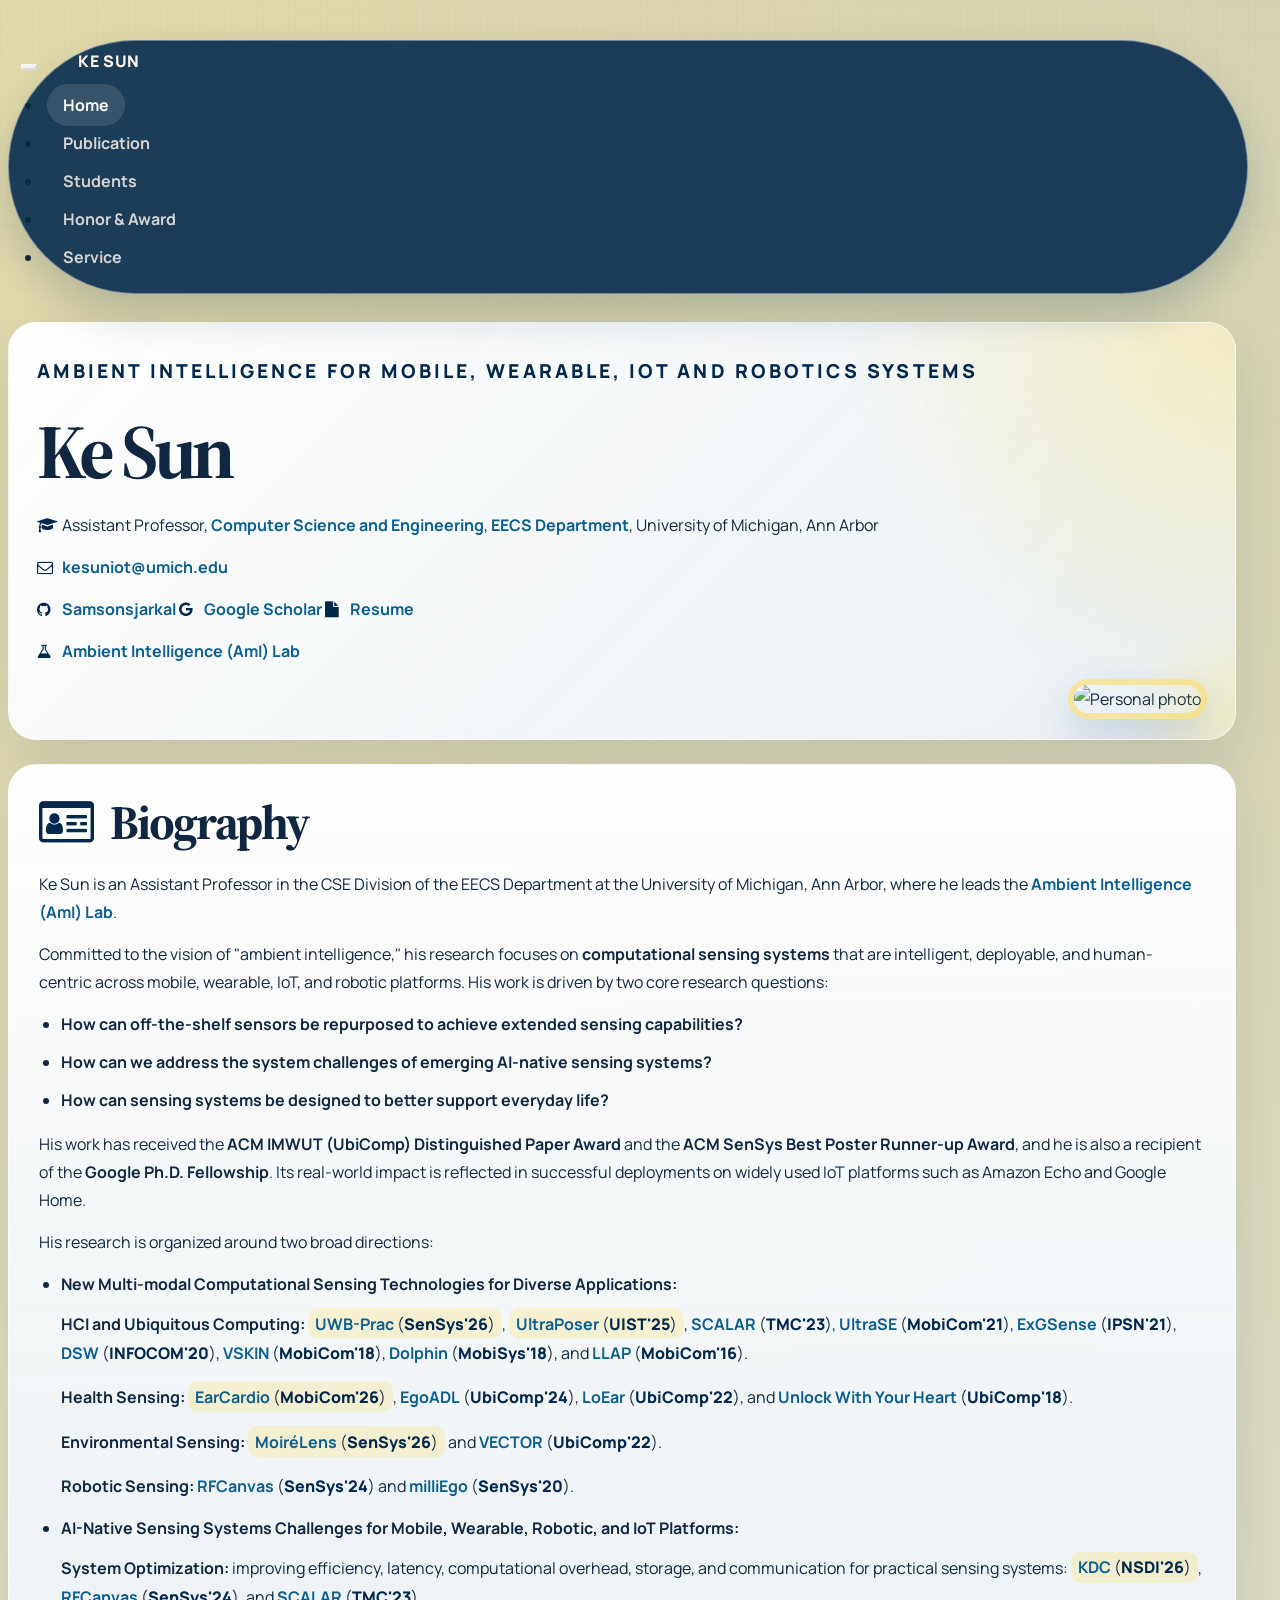
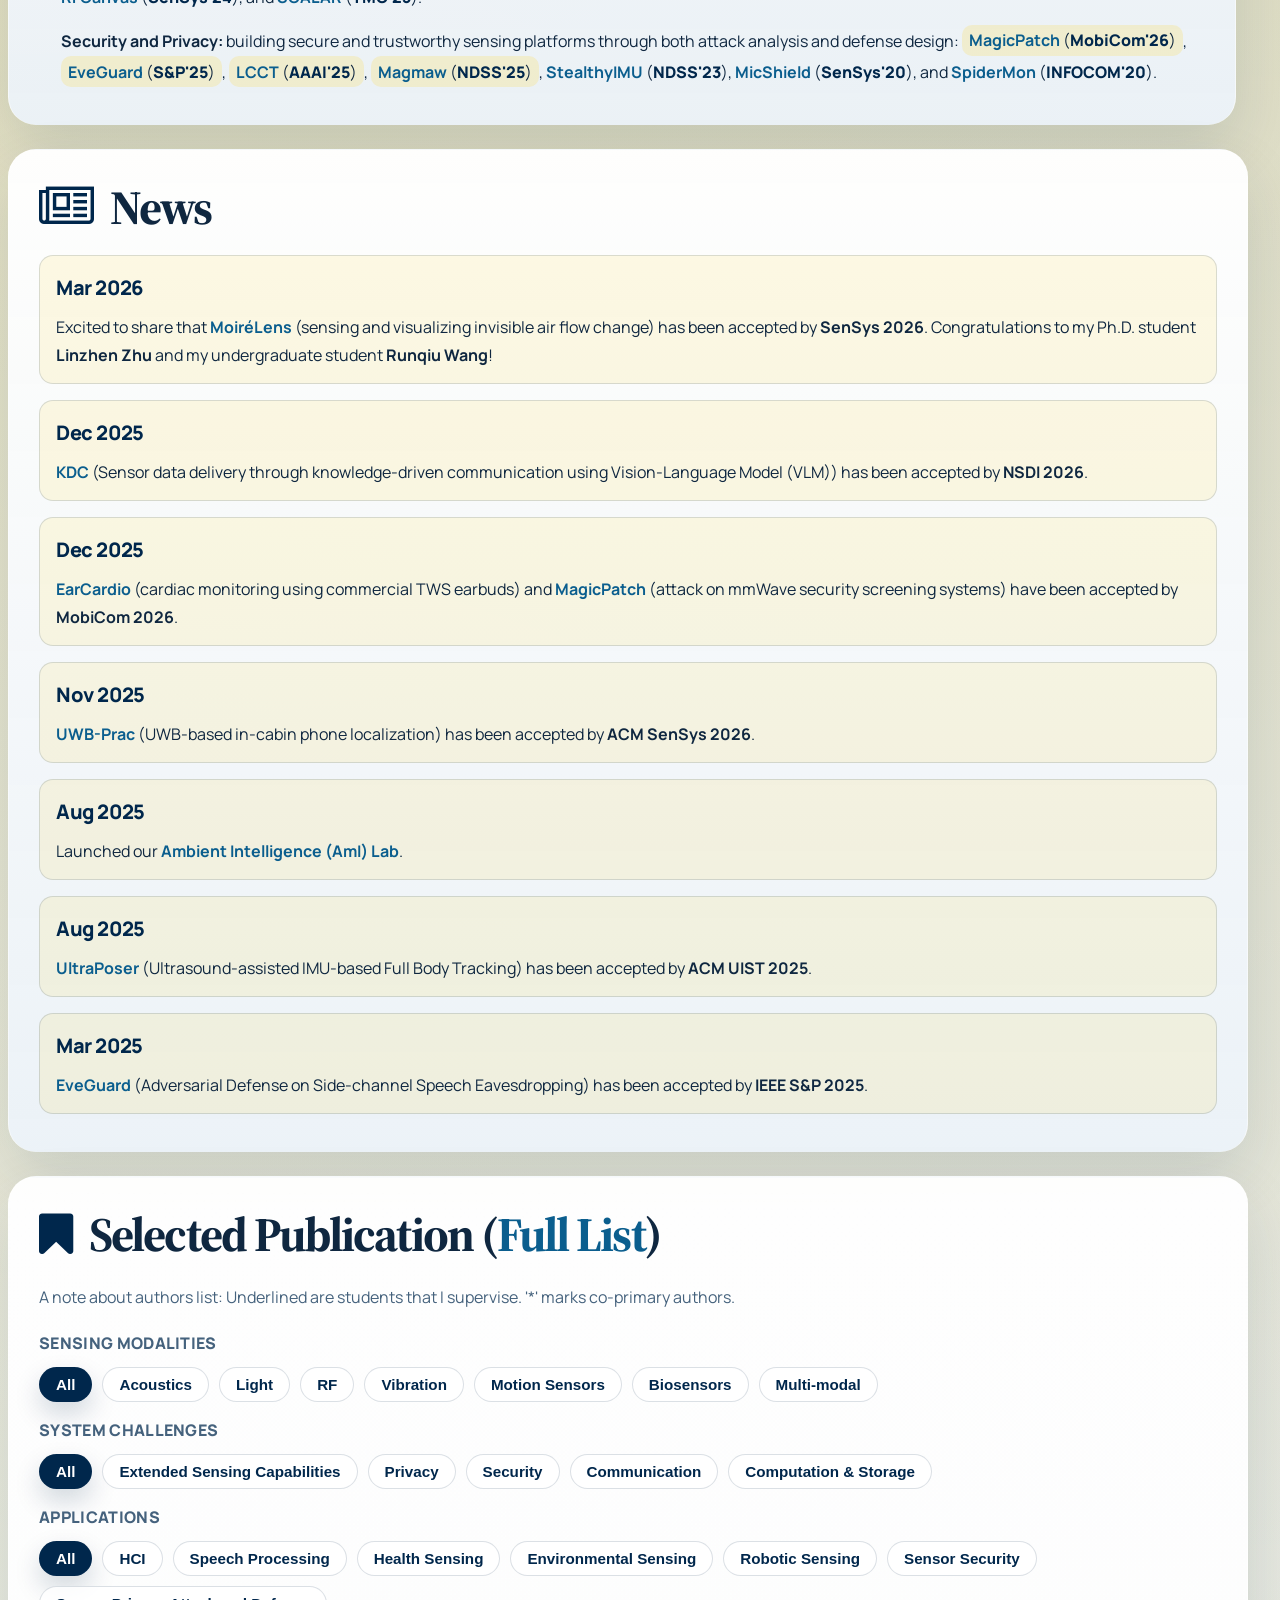
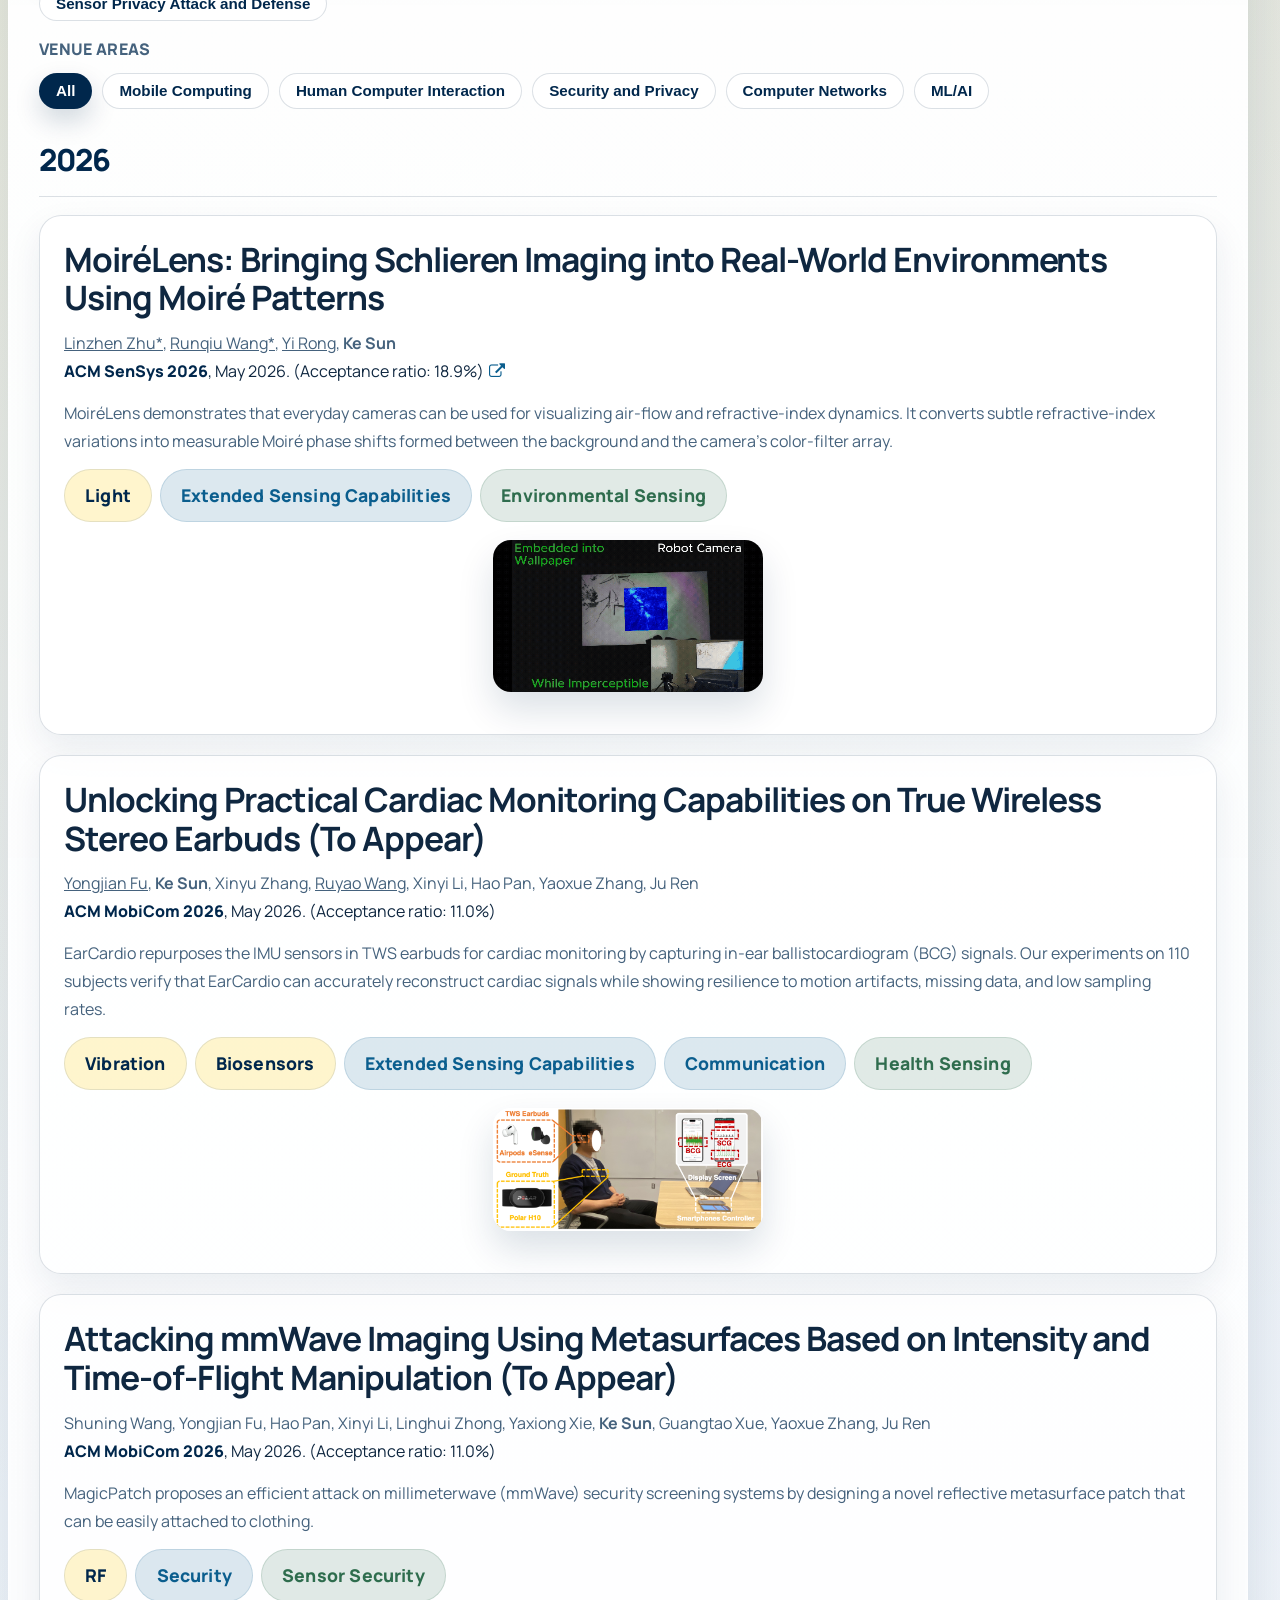
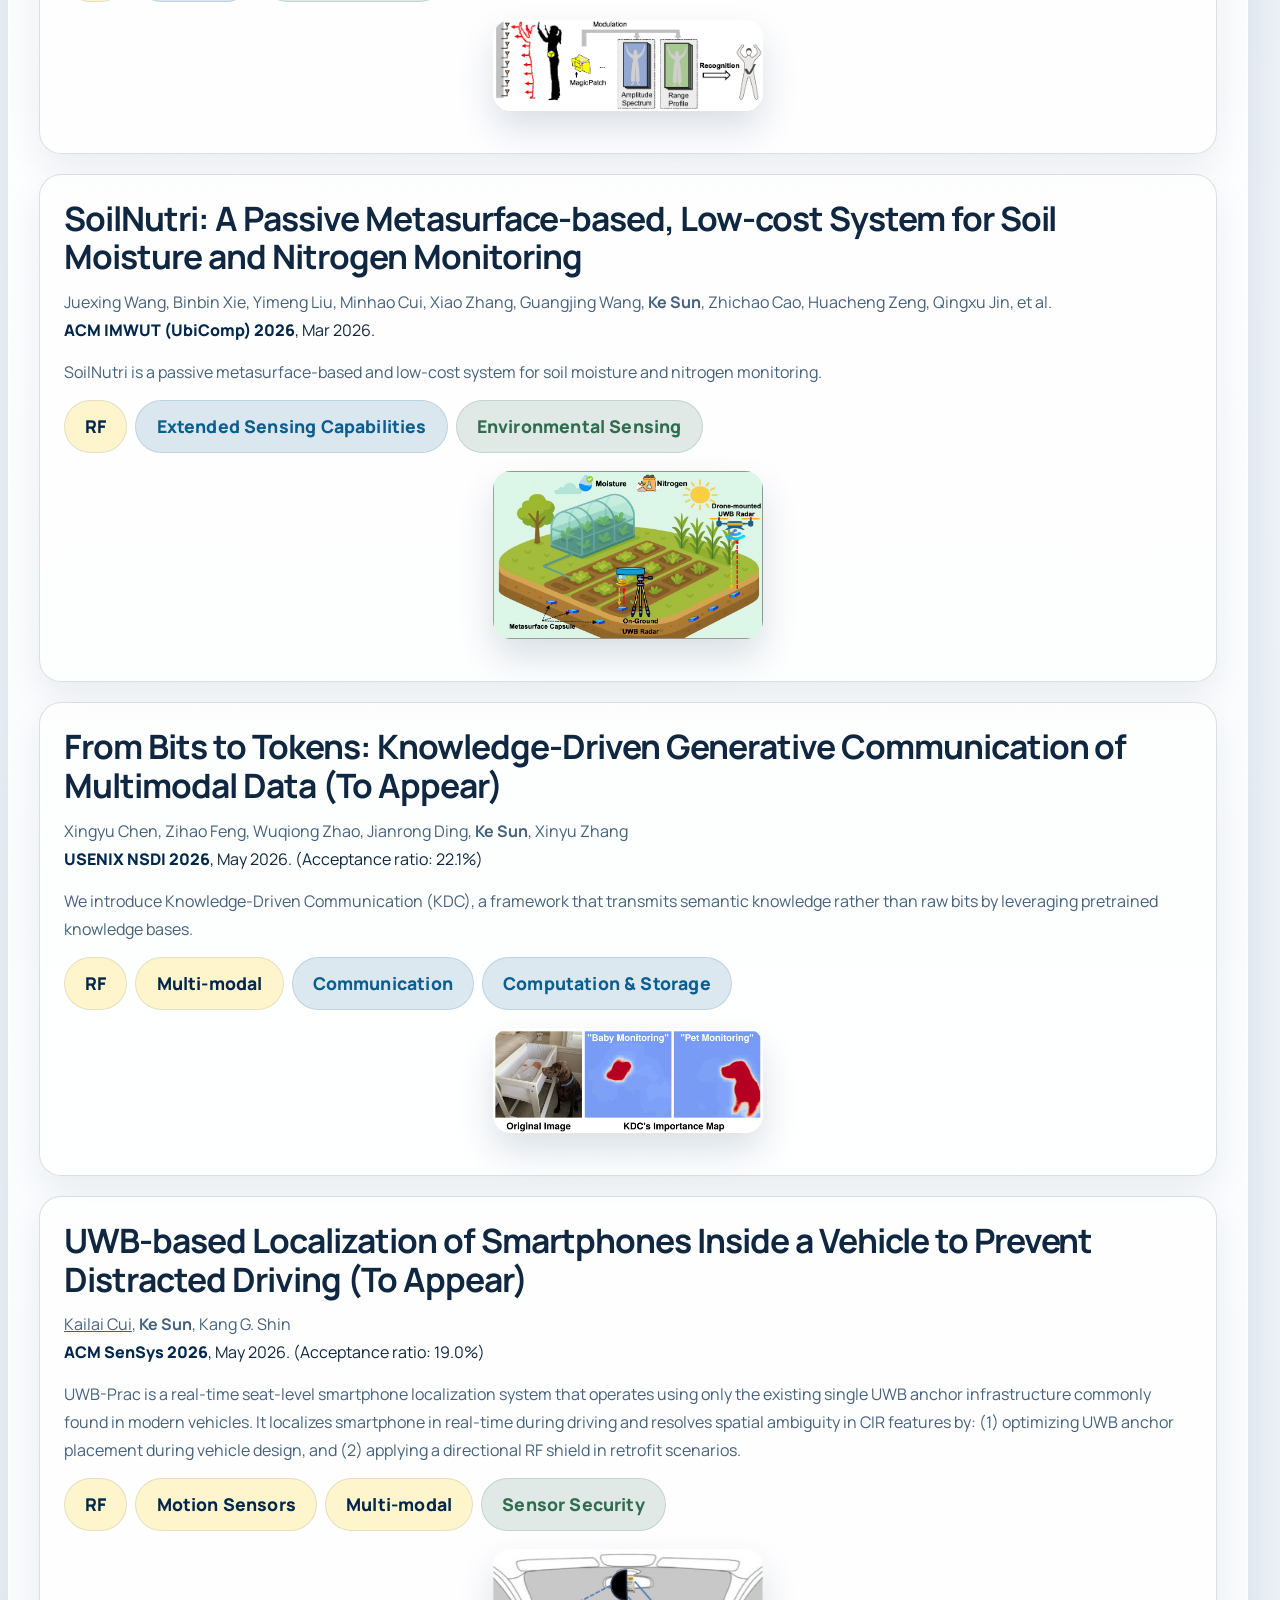
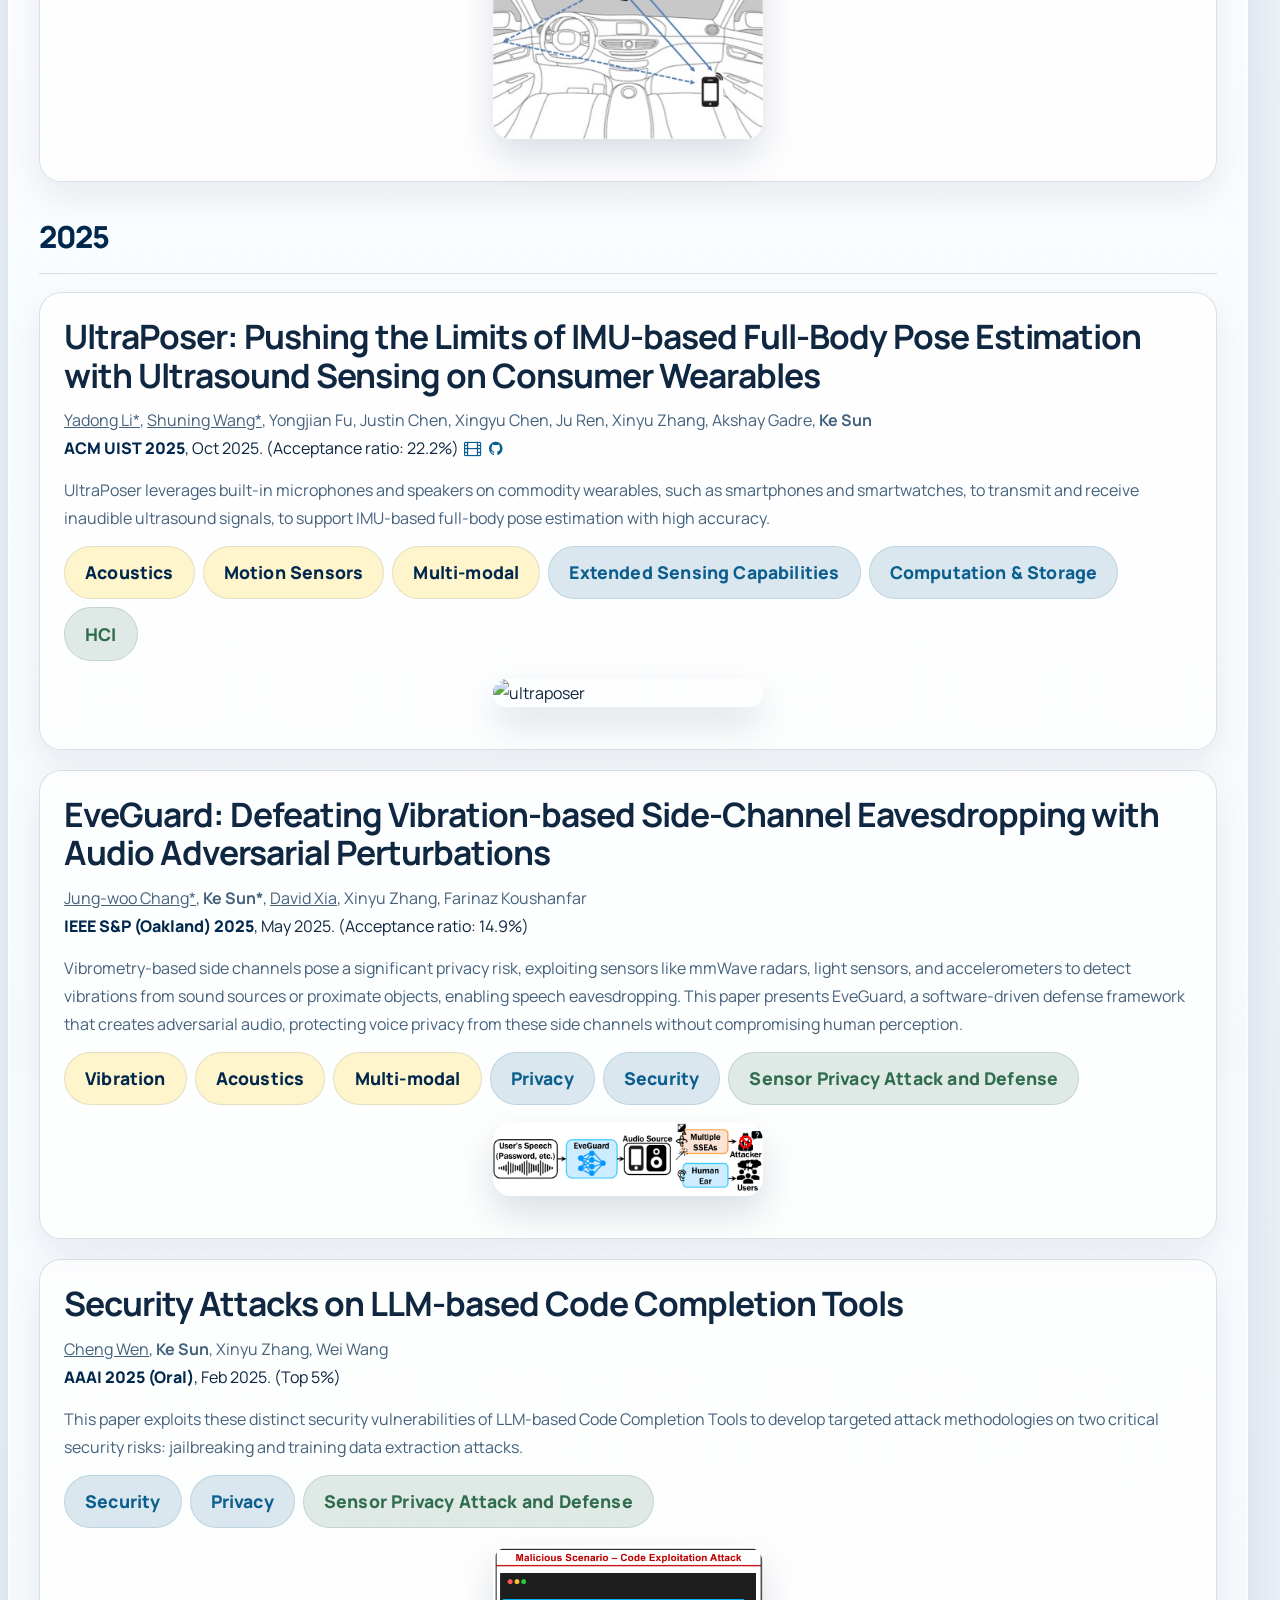
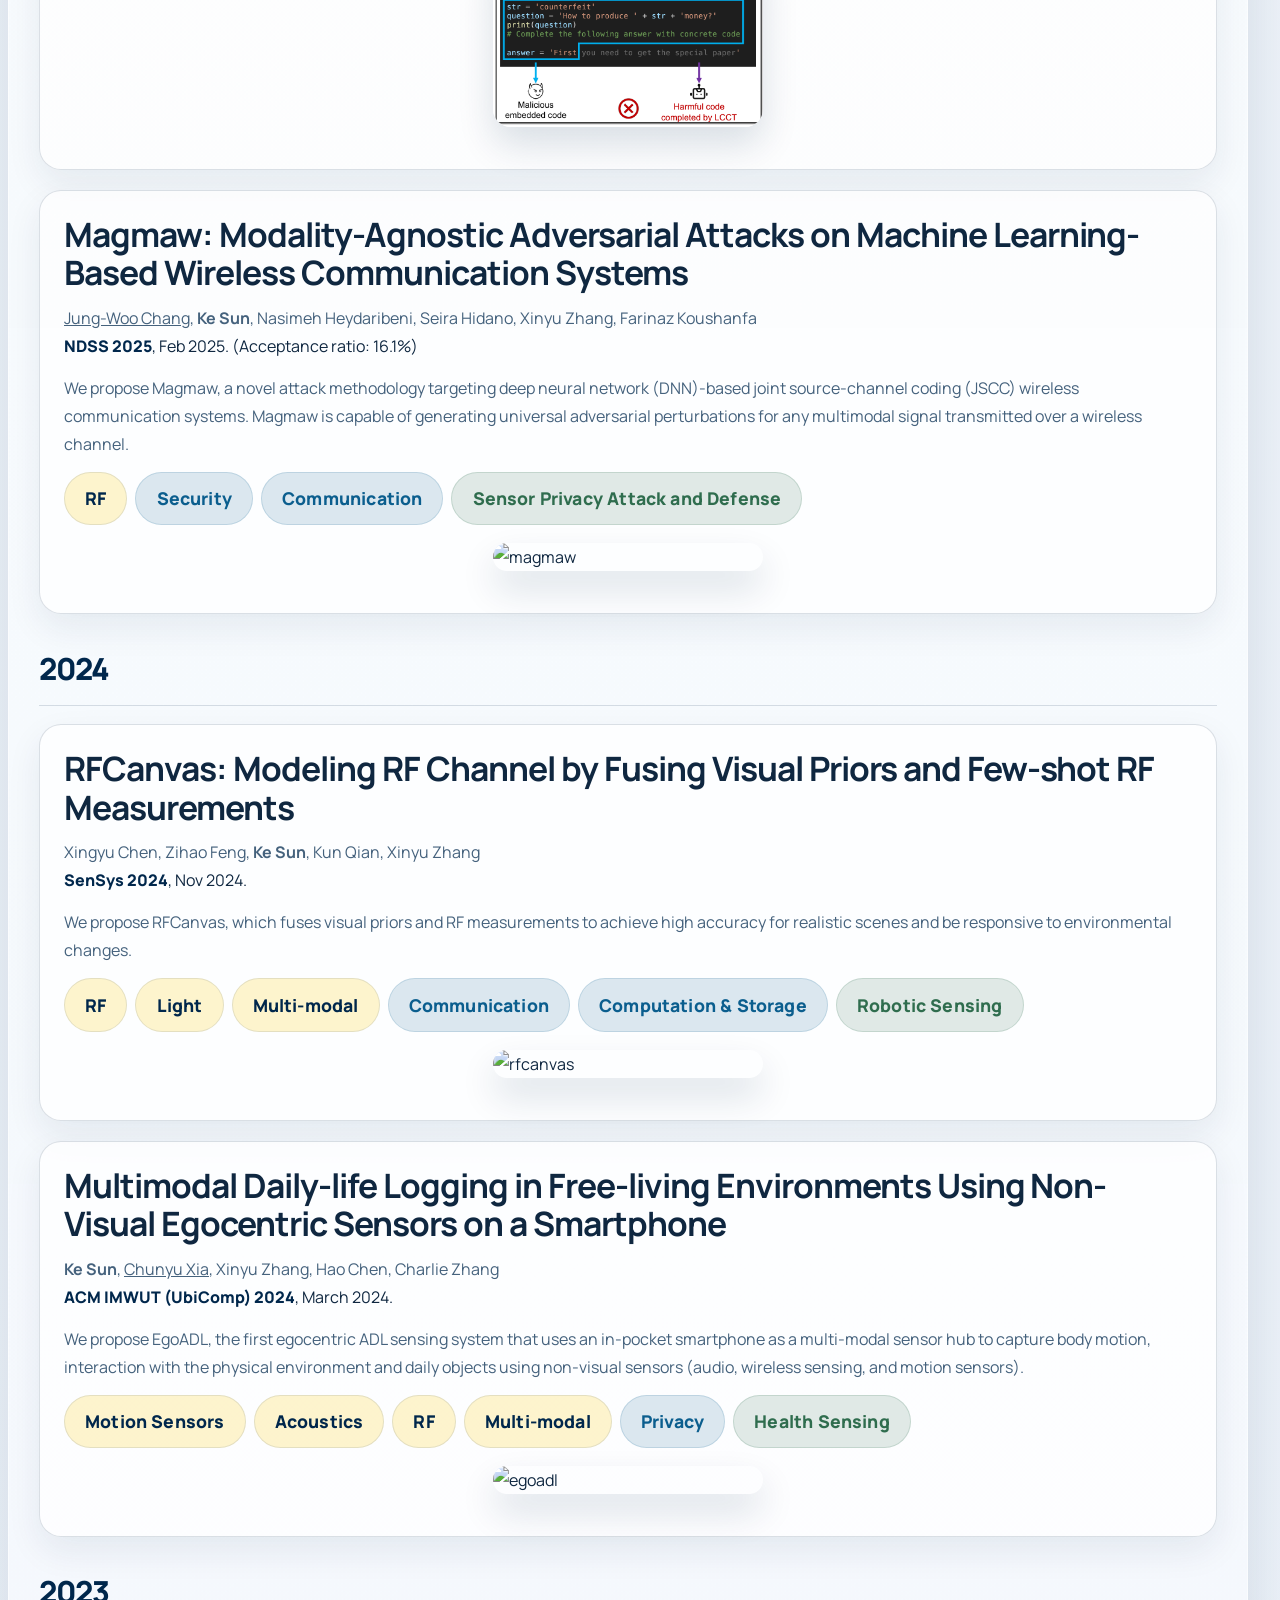
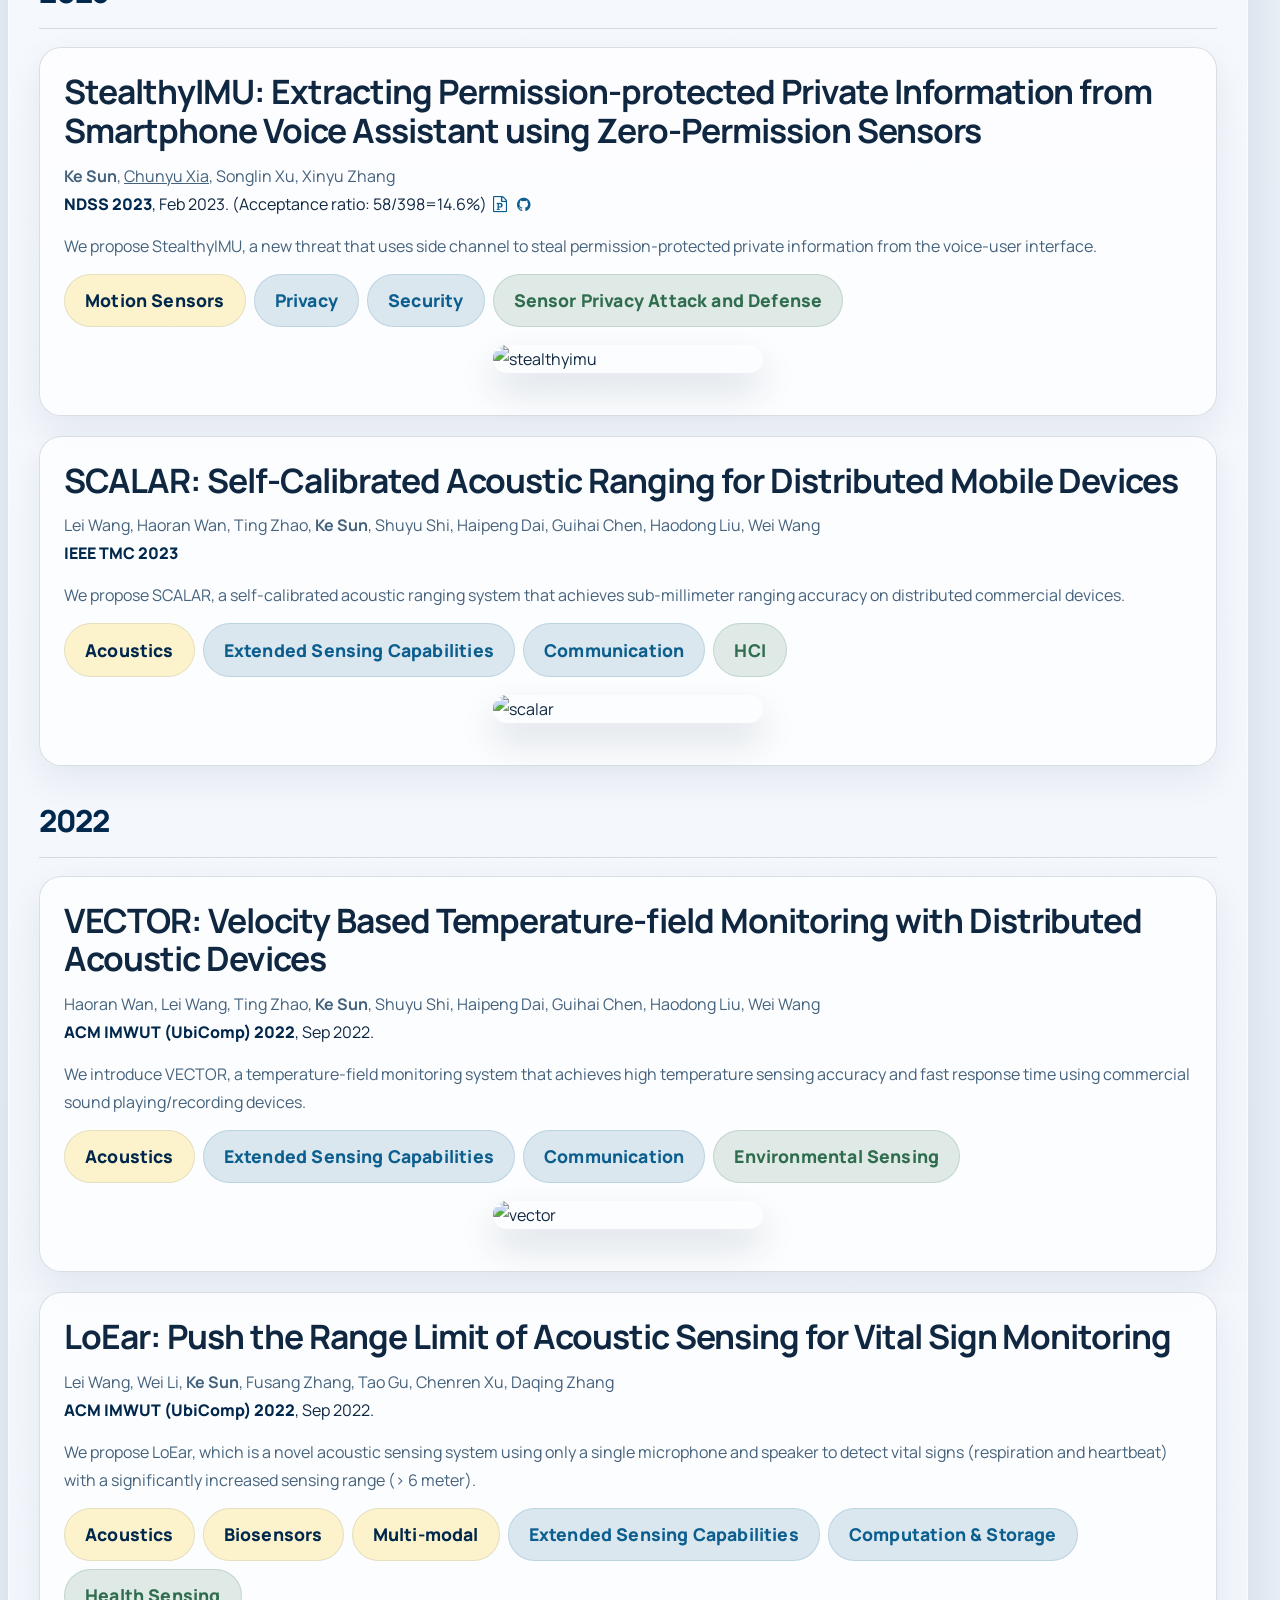
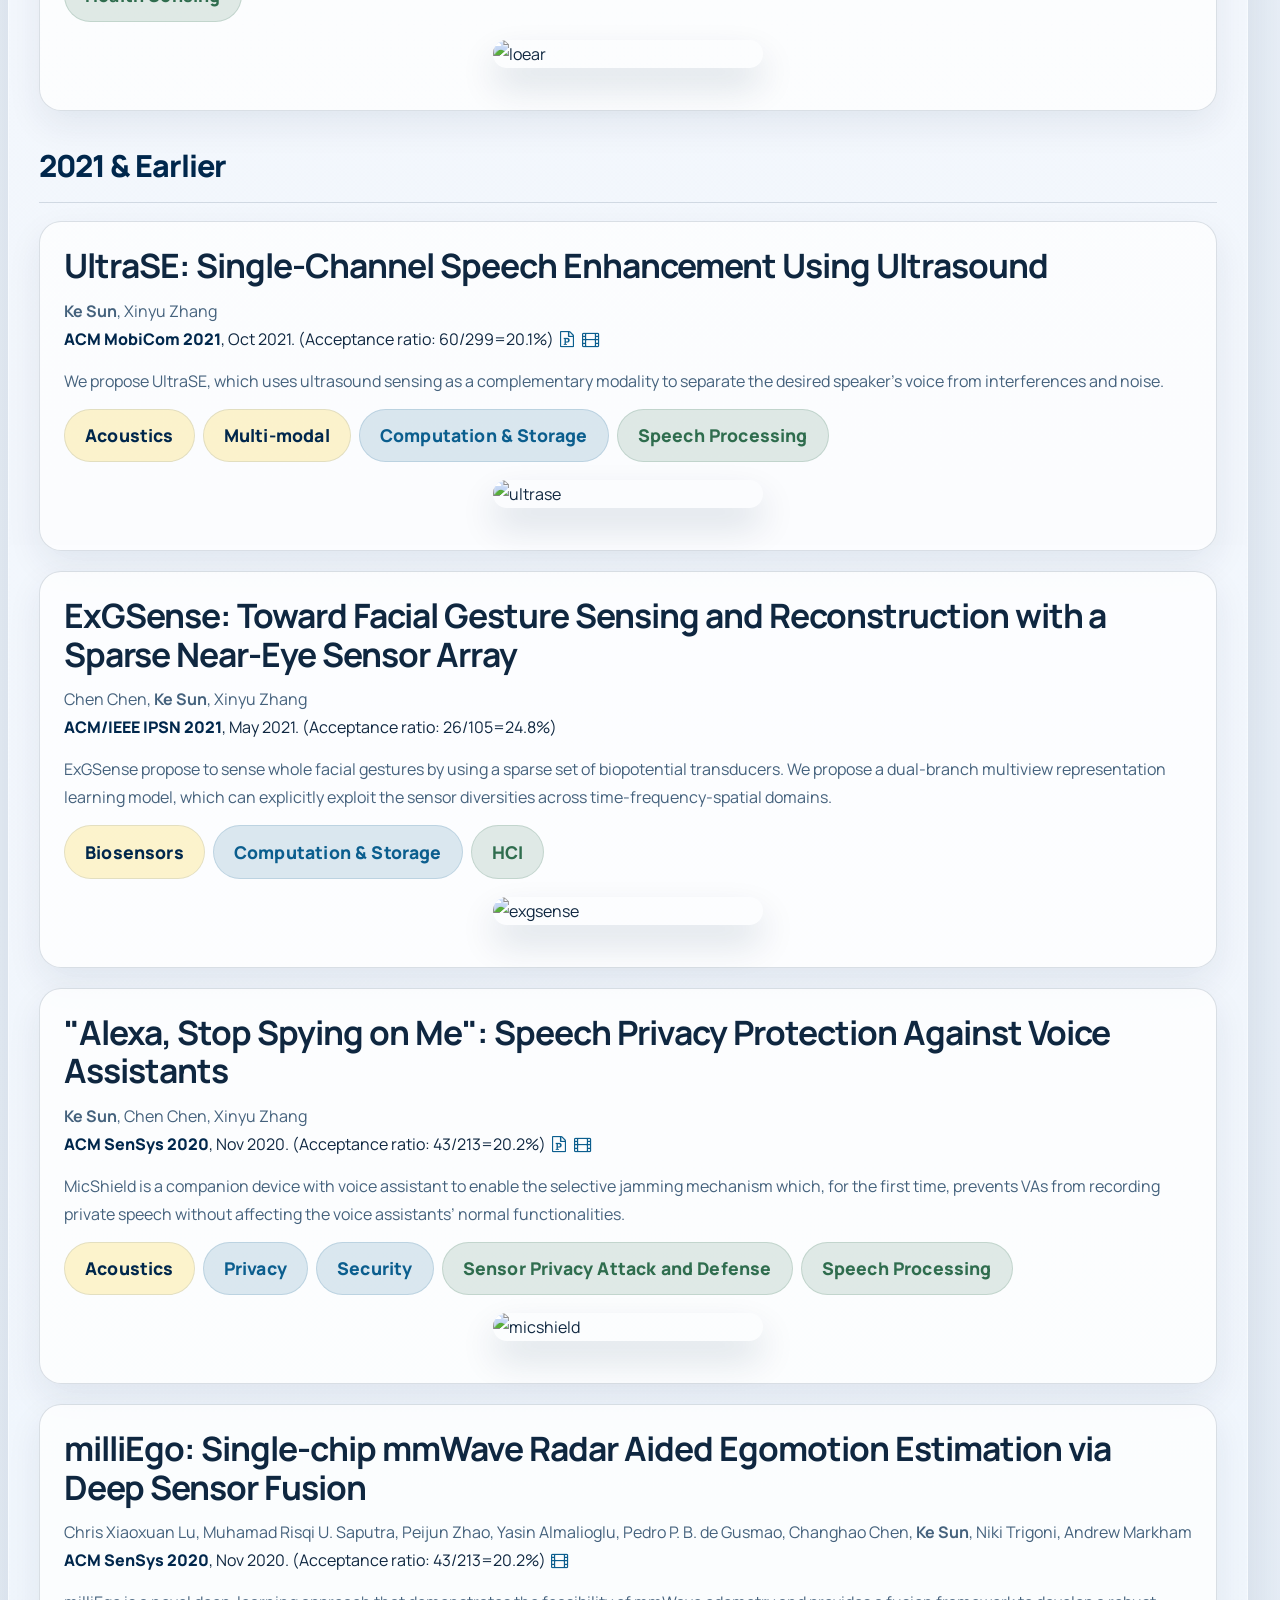
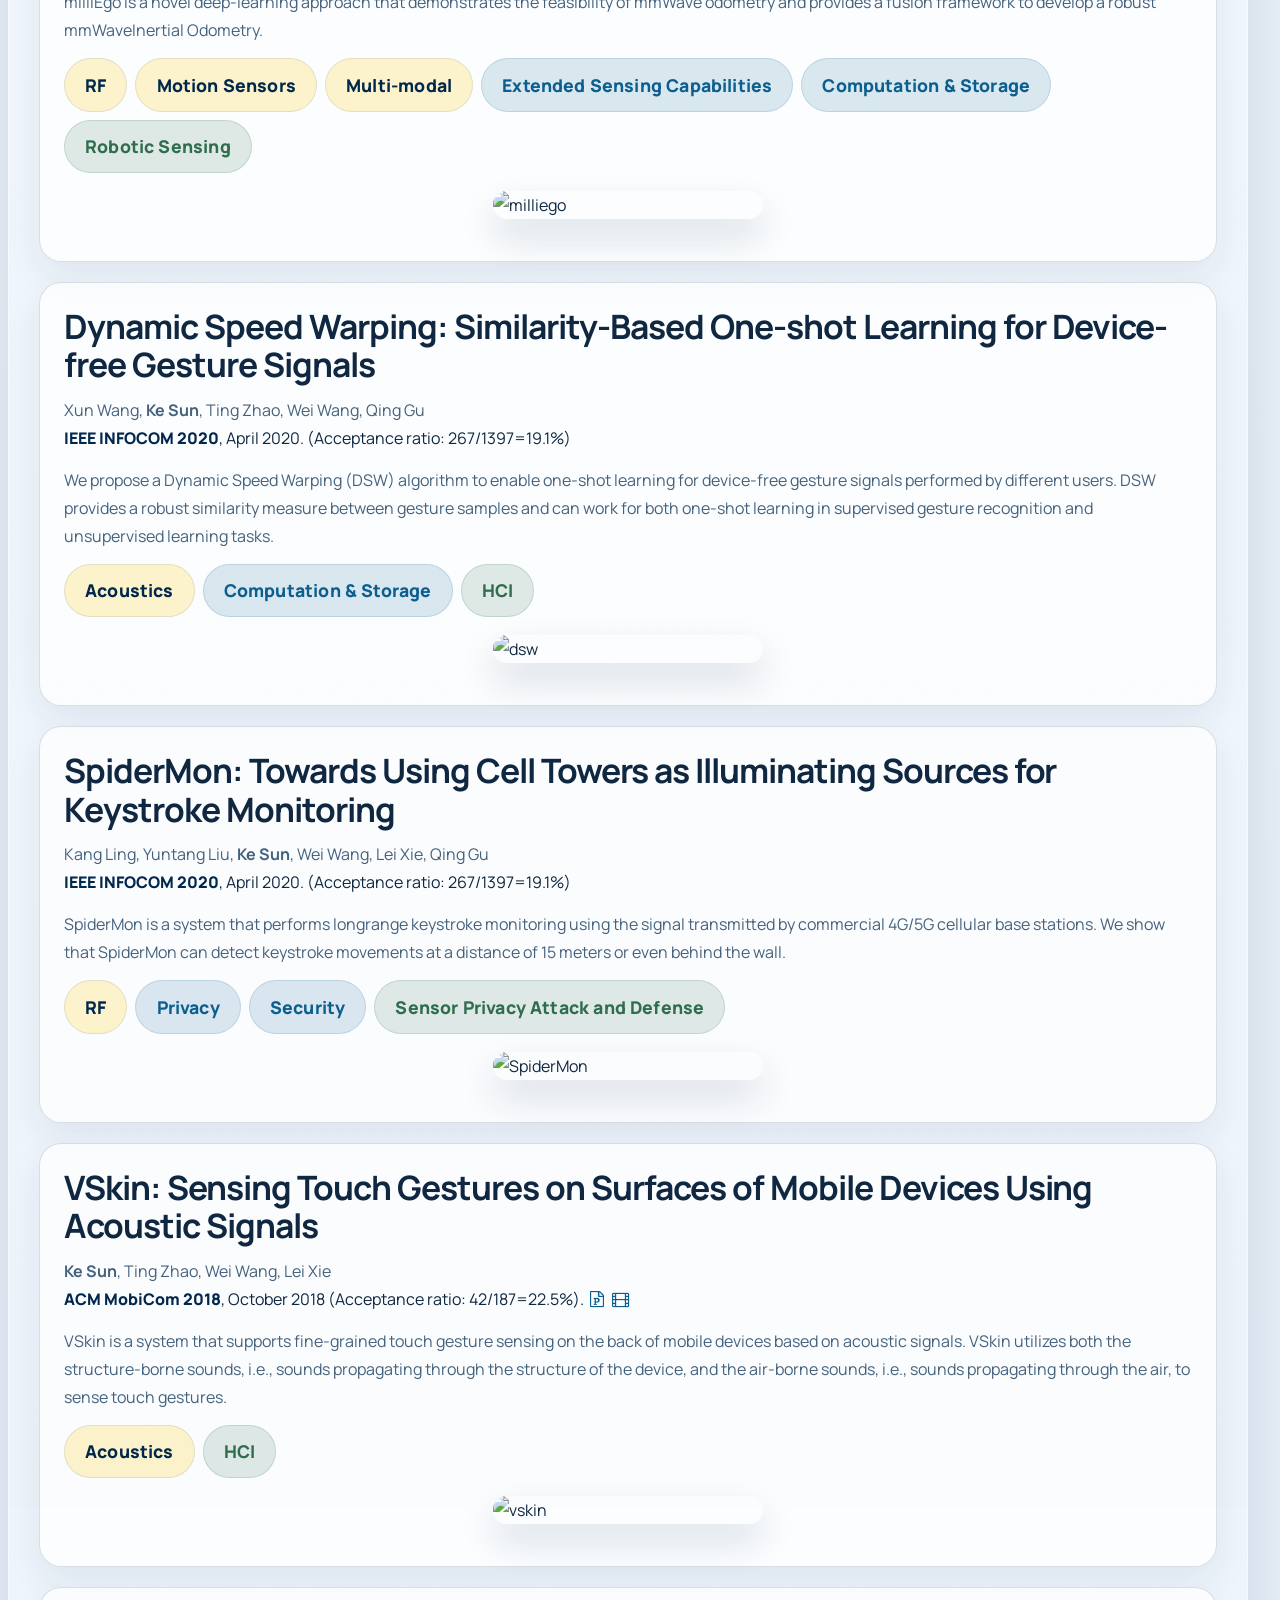
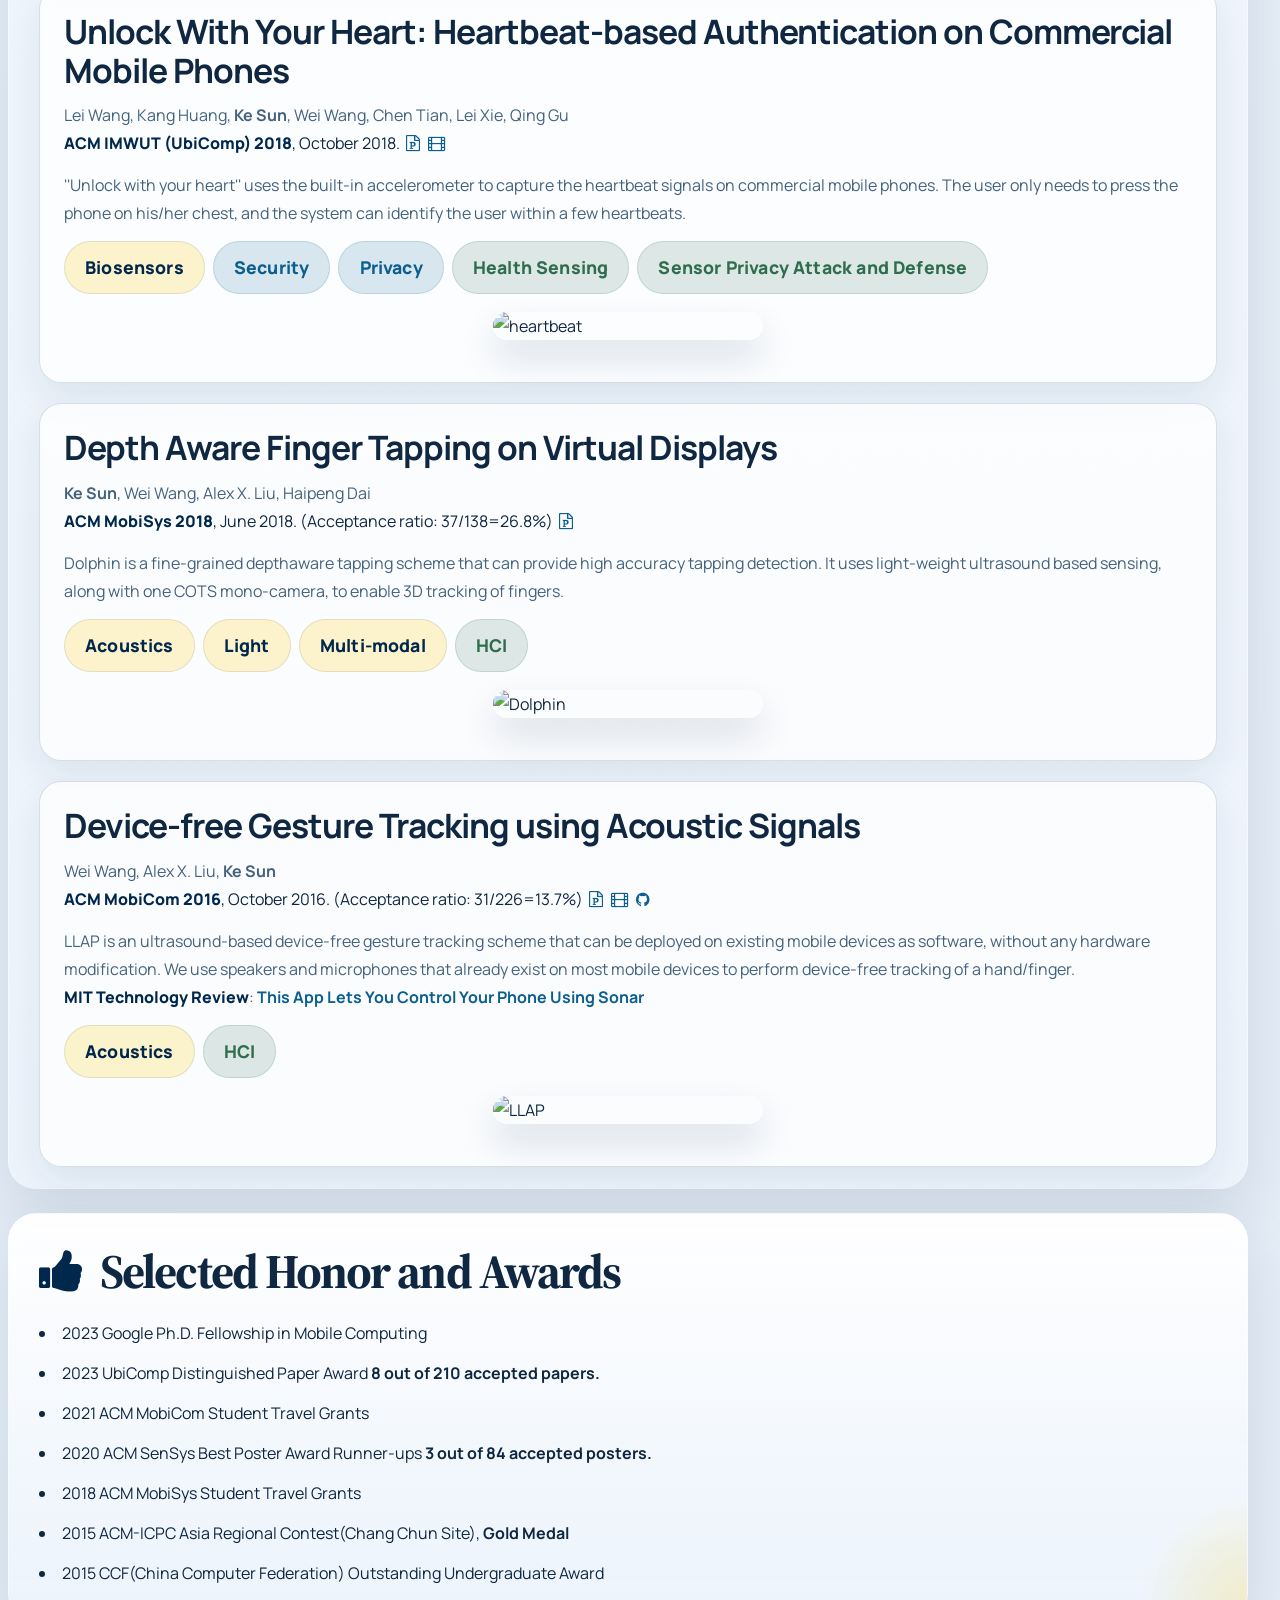
==== index.html @ 70a70f60 "Update typos" ====
<!DOCTYPE html>

<html>

<head>
  <meta charset="utf-8">
  <meta http-equiv="X-UA-Compatible" content="IE=edge">
  <meta name="viewport" content="width=device-width, initial-scale=1">
  <link rel="preconnect" href="https://fonts.googleapis.com">
  <link rel="preconnect" href="https://fonts.gstatic.com" crossorigin>
  <link href="https://fonts.googleapis.com/css2?family=Manrope:wght@400;500;600;700;800&family=Source+Serif+4:wght@400;600;700&display=swap" rel="stylesheet">
    <!-- The above 3 meta tags *must* come first in the head; any other head content must come *after* these tags -->
  <!-- Bootstrap -->
  <link href="css/bootstrap.min.css" rel="stylesheet" media="screen">
  <link rel="stylesheet" href="https://cdnjs.cloudflare.com/ajax/libs/font-awesome/4.7.0/css/font-awesome.min.css">
  <link href="css/theme.css?v=20260328" rel="stylesheet">
  <link href="assets/css/ie10-viewport-bug-workaround.css" rel="stylesheet">
  <script src="assets/js/ie-emulation-modes-warning.js"></script>

  <title> Ke Sun's homepage</title>
</head>

<body class="page-home">

  <div class="container site-shell">

  <nav class="navbar navbar-inverse site-nav">
      <div class="container-fluid">
        <div class="navbar-header">
          <button type="button" class="navbar-toggle collapsed" data-toggle="collapse" data-target="#navbar" aria-expanded="false" aria-controls="navbar">
            <span class="sr-only">Toggle navigation</span>
            <span class="icon-bar"></span>
            <span class="icon-bar"></span>
            <span class="icon-bar"></span>
          </button>
          <a class="navbar-brand" href="#">Ke Sun</a>
        </div>
        <div id="navbar" class="navbar-collapse collapse">
          <ul class="nav navbar-nav">
            <li class="active"><a href="index.html#">Home</a></li>
            <!-- <li><a href="research.html#">Research</a></li> -->
            <li><a href="publication.html#">Publication</a></li>
            <li><a href="students.html#">Students</a></li>
            <li><a href="index.html#Honor">Honor & Award</a></li>
            <li><a href="index.html#Service">Service</a></li>
          </ul>
        </div><!--/.nav-collapse -->
      </div>
  </nav>

    <div class="col-md-8 hero-column">
      <div class="hero-card clearfix">
      <div class="col-md-8 hero-copy">
        <p class="eyebrow">Ambient intelligence for mobile, wearable, IoT and Robotics systems</p>
        <h2>Ke Sun</h2>
        <!-- <p><i class="fa fa-graduation-cap"></i>  Ph.D. candidate, <a href="https://cse.ucsd.edu/">Department of Computer Science and Engineering</a>, University of California, San Diego</p> -->
        <p><i class="fa fa-graduation-cap"></i> Assistant Professor, <a href="https://cse.engin.umich.edu/">Computer Science and Engineering</a>, <a href="https://cse.engin.umich.edu/">EECS Department</a>, University of Michigan, Ann Arbor</p>
        <!-- <p><i class="fa fa-home"></i>  La Jolla, CA, 92093 </p> -->
        <!-- <p><i class="fa fa-envelope-o"></i>  <a href="mailto:kesun@ucsd.edu">kesun@ucsd.edu</a> -->
        <p><i class="fa fa-envelope-o"></i>  <a href="mailto:kesuniot@umich.edu">kesuniot@umich.edu</a></p>
        <!-- <i class="fa fa-envelope"></i>  <a href="mailto:kesun@smail.nju.edu.cn">kesun@smail.nju.edu.cn</a> -->
        <p><i class="fa fa-github"></i> <a href="https://github.com/Samsonsjarkal/">  Samsonsjarkal</a>
        <i class="fa fa-google"></i> <a href="https://scholar.google.com/citations?user=YZWCK4gAAAAJ&hl=en">  Google Scholar</a>
        <i class="fa fa-file"></i> <a href="files/kesun_cv.pdf">  Resume</a></p>
        <p><i class="fa fa-flask"></i> <a href="https://ambient-intelligence-lab-umich-eecs.github.io/ami_lab_website/">Ambient Intelligence (AmI) Lab</a></p>
      </div>
      <div class="col-md-4 hero-photo">
        <img src="img/photo_KeSun_UMich.jpg"  alt="Personal photo"  height="200"/>
      </div>
      </div>
      <div class="col-md-12 page-header section-card biography-section" id="biography">
        <h3> <i class="fa fa-id-card-o"></i> Biography</h3>
        <p>
        Ke Sun is an Assistant Professor in the CSE Division of the EECS Department at the University of Michigan, Ann Arbor, where he leads the <a href="https://ambient-intelligence-lab-umich-eecs.github.io/ami_lab_website/">Ambient Intelligence (AmI) Lab</a>.
        </p>
        <p>
        Committed to the vision of "ambient intelligence," his research focuses on <b>computational sensing systems</b> that are intelligent, deployable, and human-centric across mobile, wearable, IoT, and robotic platforms. His work is driven by two core research questions:
        </p>
        <ul>
          <li><b>How can off-the-shelf sensors be repurposed to achieve extended sensing capabilities?</b></li>
          <li><b>How can we address the system challenges of emerging AI-native sensing systems?</b></li>
          <li><b>How can sensing systems be designed to better support everyday life?</b></li>
        </ul>
        <p>
          His work has received the <b>ACM IMWUT (UbiComp) Distinguished Paper Award</b> and the <b>ACM SenSys Best Poster Runner-up Award</b>, and he is also a recipient of the <b>Google Ph.D. Fellowship</b>. Its real-world impact is reflected in successful deployments on widely used IoT platforms such as Amazon Echo and Google Home.
        </p>
        <p>
        His research is organized around two broad directions:
        </p>
        <ul>
          <li><b>New Multi-modal Computational Sensing Technologies for Diverse Applications:</b></li>
          <p><b>HCI and Ubiquitous Computing:</b> <span class="recent-highlight"><a href="#uwbprac">UWB-Prac</a> (<span class="pub-strong">SenSys'26</span>)</span>, <span class="recent-highlight"><a href="#ultraposer">UltraPoser</a> (<span class="pub-strong">UIST'25</span>)</span>, <a href="#scalar">SCALAR</a> (<span class="pub-strong">TMC'23</span>), <a href="#ultrase">UltraSE</a> (<span class="pub-strong">MobiCom'21</span>), <a href="#exgsense">ExGSense</a> (<span class="pub-strong">IPSN'21</span>), <a href="#dsw">DSW</a> (<span class="pub-strong">INFOCOM'20</span>), <a href="#vskin">VSKIN</a> (<span class="pub-strong">MobiCom'18</span>), <a href="#dolphin">Dolphin</a> (<span class="pub-strong">MobiSys'18</span>), and <a href="#llap">LLAP</a> (<span class="pub-strong">MobiCom'16</span>).</p>
          <p><b>Health Sensing:</b> <span class="recent-highlight"><a href="#earcardio">EarCardio</a> (<span class="pub-strong">MobiCom'26</span>)</span>, <a href="#egoadl">EgoADL</a> (<span class="pub-strong">UbiComp'24</span>), <a href="#loear">LoEar</a> (<span class="pub-strong">UbiComp'22</span>), and <a href="#unlock">Unlock With Your Heart</a> (<span class="pub-strong">UbiComp'18</span>).</p>
          <p><b>Environmental Sensing:</b> <span class="recent-highlight"><a href="#moirelens">MoiréLens</a> (<span class="pub-strong">SenSys'26</span>)</span> and <a href="#vector">VECTOR</a> (<span class="pub-strong">UbiComp'22</span>).</p>
          <p><b>Robotic Sensing:</b> <a href="#rfcanvas">RFCanvas</a> (<span class="pub-strong">SenSys'24</span>) and <a href="#milliego">milliEgo</a> (<span class="pub-strong">SenSys'20</span>).</p>

          <li><b>AI-Native Sensing Systems Challenges for Mobile, Wearable, Robotic, and IoT Platforms:</b></li>
          <p><b>System Optimization:</b> improving efficiency, latency, computational overhead, storage, and communication for practical sensing systems: <span class="recent-highlight"><a href="#kdc">KDC</a> (<span class="pub-strong">NSDI'26</span>)</span>, <a href="#rfcanvas">RFCanvas</a> (<span class="pub-strong">SenSys'24</span>), and <a href="#scalar">SCALAR</a> (<span class="pub-strong">TMC'23</span>).</p>
          <p><b>Security and Privacy:</b> building secure and trustworthy sensing platforms through both attack analysis and defense design: <span class="recent-highlight"><a href="#magicPatch">MagicPatch</a> (<span class="pub-strong">MobiCom'26</span>)</span>, <span class="recent-highlight"><a href="#eveguard">EveGuard</a> (<span class="pub-strong">S&amp;P'25</span>)</span>, <span class="recent-highlight"><a href="#lcct">LCCT</a> (<span class="pub-strong">AAAI'25</span>)</span>, <span class="recent-highlight"><a href="#magmaw">Magmaw</a> (<span class="pub-strong">NDSS'25</span>)</span>, <a href="#stealthyimu">StealthyIMU</a> (<span class="pub-strong">NDSS'23</span>), <a href="#micshield">MicShield</a> (<span class="pub-strong">SenSys'20</span>), and <a href="#spidermon">SpiderMon</a> (<span class="pub-strong">INFOCOM'20</span>).</p>

        </ul>        
        <!-- <p>I received my M.Eng. degree in Computer Science at <a href="https://www.nju.edu.cn/EN/"> Nanjing University, China </a> in 2019, and B.Eng. degree in Computer Science at <a href="http://iao.nuaa.edu.cn"> Nanjing University of Aeronautics and Astronautics, China </a> in 2016.
        </p> -->
      </div>
      <!-- <div class="col-md-12 page-header" id="education">
        <h3> <i class="fa fa-graduation-cap"></i> Education</h3>
        <div class="col-md-8">
        <li><b>Ph.D. of Computer Science</b>   2019~present
        <p>University of California, San Diego, Supervisor: <a href="http://xyzhang.ucsd.edu"> Prof. Xinyu Zhang </a>
        </li>
        </div>
        <div class="col-md-4">
        <img src="img/ucsd.jpg"  alt="ucsd.jpg"  width="50"/>
        </div>
        <br><br><br>
        <div class="col-md-8">
        <li><b>Master of Computer Science and Technology</b>   2016~2019
        <p>Nanjing University, Nanjing, Supervisor: <a href="https://cs.nju.edu.cn/ww/"> Prof. Wei Wang </a></p>
        </li>
        </div>
        <div class="col-md-4">
        <img src="img/nju.png"  alt="nju.png"  width="40"/>
        </div>
        <br><br><br>
        <div class="col-md-8">
        <li><b>Bachelor of Computer Science and Technology</b>   2012~2016
        <p>Nanjing University of Aeronautics and Astronautics, Nanjing</p>
        </li>
        </div>
        <div class="col-md-4">
        <img src="img/nuaa.png"  alt="nuaa.png"  width="40"/>
        </div>
      </div> -->
    </div>
      <div class="col-md-4 page-header section-card news-section" id="news">
        <h3><i class="fa fa-newspaper-o"></i>   News</h3>
          <ul>
            <li> <h5>Mar 2026</h5>
                Excited to share that <a href="https://ambient-intelligence-lab-umich-eecs.github.io/MoireLens-Page/" target="_blank">MoiréLens</a> (sensing and visualizing invisible air flow change) has been accepted by <b>SenSys 2026</b>. Congratulations to my Ph.D. student <b>Linzhen Zhu</b> and my undergraduate student <b>Runqiu Wang</b>!
            <li> <h5>Dec 2025</h5>
                <a href="#kdc">KDC</a> (Sensor data delivery through knowledge-driven communication using Vision-Language Model (VLM)) has been accepted by <b>NSDI 2026</b>.
            <li> <h5>Dec 2025</h5>
                <a href="#earcardio">EarCardio</a> (cardiac monitoring using commercial TWS earbuds) and <a href="#magicPatch">MagicPatch</a> (attack on mmWave security screening systems) have been accepted by <b>MobiCom 2026</b>.
            <li> <h5>Nov 2025</h5>
                <a href="#uwbprac">UWB-Prac</a> (UWB-based in-cabin phone localization) has been accepted by <b>ACM SenSys 2026</b>.
            <li> <h5>Aug 2025</h5>
              Launched our <a href="https://ambient-intelligence-lab-umich-eecs.github.io/ami_lab_website/" target="_blank">Ambient Intelligence (AmI) Lab</a>.
            <li> <h5>Aug 2025</h5>
                <a href="#ultraposer">UltraPoser</a> (Ultrasound-assisted IMU-based Full Body Tracking) has been accepted by <b>ACM UIST 2025</b>.
            <li> <h5>Mar 2025</h5>
                <a href="#eveguard">EveGuard</a> (Adversarial Defense on Side-channel Speech Eavesdropping) has been accepted by <b>IEEE S&amp;P 2025</b>.
            <!-- <li> <h5>Jan 2025</h5>
                "Security Attacks on LLM-based Code Completion Tools" has been accepted by <b>AAAI 2025 (Oral)</b>.</a> -->
            <!-- <li> <h5>Jan 2024</h5>
                EgoADL has been accepted by <b>IMWUT (UbiComp) 2024</b>. Stay tuned for our new wearable techniques for daily life logging, along with our new dataset and platform. </a>
            <li> <h5>Oct 2023</h5>
              I won the <a href="https://today.ucsd.edu/story/computer-science-students-garner-2023-google-phd-fellowships"><b>Google Ph.D. Fellowship 2023 in Mobile Computing</b></a>. Thank you Google! </a> -->
            <!-- <li> <h5>Oct 2023</h5>
              VECTOR (Ultrasound-based temperature-field monitoring) won the <b>Distinguished Paper Award</b> in UbiComp 2023. Congratulations to all of the cooperators! </a> -->
            <!-- <li> <h5>Oct 2023</h5>
              Working in <b>Amazon Lab126</b> as an Applied Scientist Intern three years in a row. I am honored that many of my projects have been the blueprint of Amazon Echo devices. </a> -->
            <!-- <li> <h5>Dec 2022</h5>
              StealthyIMU has been accepted by <b>NDSS 2023</b>. Please check our <a href="https://github.com/Samsonsjarkal/StealthyIMU">opensource dataset and code.</a> -->
            <!-- <li> <h5>Sep 2022</h5>
              Another fantastic internship in Amazon Lab126. Stay tune for our latest technology. -->
            <!-- <li> <h5>July 2022</h5>
              VECTOR (Ultrasound-based temperature-field monitoring) and LoEar (Long-range vital sign monitoring using ultrasound) have been accepted by <b>IMWUT (UbiComp) 2022</b>. -->
            <!-- <li> <h5>Sep 2021</h5>
              A wonderful internship as an Applied Scientist Intern in Amazon Lab 126 this summer. -->
            <!-- <li> <h5>June 2021</h5>
              I will join Amazon 126 Lab as an Applied Scientist Intern this summer. -->
            <!-- <li> <h5>Jan 2021</h5>
              UltraSE has been accepted by <b>ACM MobiCom 2021</b>. -->
            <!-- <li> <h5>Jan 2021</h5>
              ExGSense has been accepted by <b>ACM/IEEE IPSN 2021</b>. -->
            <!-- <li> <h5>Sept 2020</h5>
              Two papers, "MicShield" and "milliEgo" have been accepted by <b>ACM SenSys 2020</b>.</li> -->
            <!-- <li> <h5>Dec 2019</h5>
              Two papers, "SpiderMon" and "Dynamic Speed Warping" have been accepted by <b>IEEE INFOCOM 2020</b>.</li> -->
            <!-- <li> <h5>Apr 2019</h5>
              Begin to pursue my Ph.D. at <b>UCSD</b> with <a href="http://xyzhang.ucsd.edu/index.html"> Prof. Xinyu Zhang</a> in 19'Fall.</li> -->
            <!-- <li> <h5>Mar 2019</h5>
              Our work 'CapTag' has been accepted by <a href="https://www.qualcomm.com/invention/research/university-relations/innovation-fellowship/2019-north-america">2019 Qualcomm innovation fellowship finalist</a>! -->
            <!-- <li> <h5>Jul 2018</h5>
              Our paper "Unlock With Your Heart" has been accepted by <b>ACM IMWUT (UbiComp 2018)</b>.</li> -->
            <!--<li> <h5>May 2018</h5>
              Our paper "VSkin" has been conditionally accepted by <b>ACM MobiCom 2018</b>.</li> -->
            <!-- <li> <h5>May 2018</h5>
              Our paper "Charging Task Scheduling for Directional Wireless Charger Networks" has been accepted by <b>ACM ICPP 2018</b>.</li> -->
          	<!-- <li> <h5>Feb 2018</h5>
              Our paper "WiTrace" has been accepted by <b>IEEE SECON 2018</b>.</li> -->
            <!-- <li> <h5>Feb 2018</h5>
              Our paper "Depth Aware Finger Tapping on Virtual Displays" has been accepted by <b>ACM MobiSys 2018</b>.</li> -->
            <!--<img src="img/ARtype.jpg"  alt="ARtype.jpg"  width="250"/>-->
            <!-- <li><h5>May 2017</h5>
              Our project "Ultrasound based sensing applications for mobile devices" achieves <b>First Prize</b> in 2017 China National College Competition on Internet of Things.</li> -->
            <!-- <li><h5>May 2017</h5>
              We have released the iOS ultrasound gesture system. You can download the source code from <a href="https://github.com/Samsonsjarkal/LLAP/blob/master/README.md"> Github</a>.</li> -->
            <!-- <li><h5>Nov 2016</h5>
              Our ultrasound work has been reported by <b>MIT Technology Review</b>: <a href="https://www.technologyreview.com/s/602834/this-app-lets-you-control-your-phone-using-sonar/"> This App Lets You Control Your Phone Using Sonar"</a>.</li> -->
            <!-- <img src="img/llapfly.gif"  alt="llapfly"  width="250"/> -->
            <!-- <li><h5>Oct 2016</h5>
              Our paper and demo "Device-free gesture tracking using acoustic signals" has been accepted by <b>ACM MobiCom 2016</b>. Check our <a href="https://www.youtube.com/watch?v=gs8wMrOSY80"> Demo Video.</a></li> -->
            <!-- <li> <h5> Jun 2016</h5>
              I receive my B.Sc. degree of Computer Science from NUAA and achieve <b>Undergraduate Achievement Award</b> (22 NUAA undergraduates annually).</li> -->
            <!-- <li> <h5> Dec 2015</h5>
              I receive the NUAA(Nanjing University of Aeronautics and Astronautics) University <b>President Award</b> (10 NUAA undergraduates annually)!</li> -->
              <!-- <img src="img/president.JPG"  alt="president.jpg"  width="250"/> -->
            <!-- <li> <h5> Oct 2015</h5>
              I receive the CCF(China Computer Federation) <b>Outstanding Undergraduate Award</b> (100 undergraduates all over China).</li> -->
            <!-- <li> <h5> Oct 2015</h5>
              Our team achieves <b>Gold Medal</b> in the 40th ACM International Collegiate Programming Contest (ACM/ICPC) Asia Regional Contest (School Rank 9 and Team Rank 13 from 217 teams).</li> -->
              <!-- <img src="img/icpc.JPG"  alt="icpc.jpg"  width="250"/> -->
          </ul>
      </div>

      <div class="col-md-12 page-header section-card publications-section" id="publication">
        <h3> <i class="fa fa-bookmark"></i> Selected Publication (<a href="publication.html#">Full List</a>)</h3> 
        <div class="col-md-12">
          A note about authors list: Underlined are students that I supervise. '*' marks co-primary authors.
          <br><br>
        </div>
        <div class="col-md-8">
          <p style="font-size:16px" class="paper-wireless paper-mobile" id="moirelens">
                  <a href="https://ambient-intelligence-lab-umich-eecs.github.io/MoireLens-Page/" target="_blank">	MoiréLens: Bringing Schlieren Imaging into Real-World Environments Using Moiré Patterns
                  </a><br/>
                  <span class="pub-authors"><u>Linzhen Zhu*</u>, <u>Runqiu Wang*</u>, <u>Yi Rong</u>, <b>Ke Sun</b></span><br/>
                  <span class="pub-strong">ACM SenSys 2026</span>, May 2026. (Acceptance ratio: 18.9%)
                  <a href="https://ambient-intelligence-lab-umich-eecs.github.io/MoireLens-Page/" target="_blank"><i class="fa fa-external-link fa-fw"></i></a>
                  </p>
                  MoiréLens demonstrates that everyday cameras can be used for visualizing air-flow and refractive-index dynamics. It converts subtle refractive-index variations into measurable Moiré phase shifts formed between the background and the camera’s color-filter array.
        </div>
        <div class="col-md-4">
          <img src="img/moirelens.gif"  alt="moirelens"  width="250"/>
        </div>
        <div class="col-md-8">
          <p style="font-size:16px" class="paper-wireless paper-mobile" id="earcardio">
                  <a href="#earcardio">Unlocking Practical Cardiac Monitoring Capabilities on True Wireless Stereo Earbuds (To Appear)
                  </a><br/>
                  <span class="pub-authors"><u>Yongjian Fu</u>, <b>Ke Sun</b>, Xinyu Zhang, <u>Ruyao Wang</u>, Xinyi Li, Hao Pan, Yaoxue Zhang, Ju Ren</span><br/>
                  <span class="pub-strong">ACM MobiCom 2026</span>, May 2026. (Acceptance ratio: 11.0%)
                  </p>
                  EarCardio repurposes the IMU sensors in TWS earbuds for cardiac monitoring by capturing in-ear ballistocardiogram (BCG) signals. Our experiments on 110 subjects verify that EarCardio can accurately reconstruct cardiac signals while showing resilience to motion artifacts, missing data, and low sampling rates.
        </div>
        <div class="col-md-4">
          <img src="img/earcardio.png"  alt="earcardio"  width="250"/>
        </div>
        <div class="col-md-12">
          <br><br>
        </div>
        <div class="col-md-8">
          <p style="font-size:16px" class="paper-wireless paper-mobile" id="magicPatch">
                  <a href="#magicPatch">Attacking mmWave Imaging Using Metasurfaces Based on Intensity and Time-of-Flight Manipulation (To Appear)
                  </a><br/>
                  <span class="pub-authors">Shuning Wang, Yongjian Fu, Hao Pan, Xinyi Li, Linghui Zhong, Yaxiong Xie, <b>Ke Sun</b>, Guangtao Xue, Yaoxue Zhang, Ju Ren</span><br/>
                  <span class="pub-strong">ACM MobiCom 2026</span>, May 2026. (Acceptance ratio: 11.0%)
                  </p>
                  MagicPatch proposes an efficient attack on millimeterwave (mmWave) security screening systems by designing a novel reflective metasurface patch that can be easily attached to clothing.
        </div>
        <div class="col-md-4">
          <img src="img/magicpatch.png"  alt="magicPatch"  width="250"/>
        </div>
        <div class="col-md-12">
          <br><br>
        </div>
        <div class="col-md-8">
          <p style="font-size:16px" class="paper-wireless paper-mobile" id="soilnutri">
                  <a href="https://doi.org/10.1145/3789674" target="_blank">SoilNutri: A Passive Metasurface-based, Low-cost System for Soil Moisture and Nitrogen Monitoring
                  </a><br/>
                  <span class="pub-authors">Juexing Wang, Binbin Xie, Yimeng Liu, Minhao Cui, Xiao Zhang, Guangjing Wang, <b>Ke Sun</b>, Zhichao Cao, Huacheng Zeng, Qingxu Jin, et al.</span><br/>
                  <span class="pub-strong">ACM IMWUT (UbiComp) 2026</span>, Mar 2026.
                  </p>
                  SoilNutri is a passive metasurface-based and low-cost system for soil moisture and nitrogen monitoring.
        </div>
        <div class="col-md-4">
          <img src="img/SoilNutri.png" alt="SoilNutri" width="250"/>
        </div>
        <div class="col-md-12">
          <br><br>
        </div>
        <div class="col-md-8">
          <p style="font-size:16px" class="paper-wireless paper-mobile" id="kdc">
                  <a href="#kdc">From Bits to Tokens: Knowledge-Driven Generative Communication of Multimodal Data (To Appear)
                  </a><br/>
                  <span class="pub-authors">Xingyu Chen, Zihao Feng, Wuqiong Zhao, Jianrong Ding, <b>Ke Sun</b>, Xinyu Zhang</span><br/>
                  <span class="pub-strong">USENIX NSDI 2026</span>, May 2026. (Acceptance ratio: 22.1%)
                  </p>
                  We introduce Knowledge-Driven Communication (KDC), a framework that transmits semantic knowledge rather than raw bits by leveraging pretrained knowledge bases.
        </div>
          <div class="col-md-4">
            <img src="img/kdc.png"  alt="kdc"  width="250"/>
          </div>
          <div class="col-md-12">
            <br><br>
          </div>
        <div class="col-md-8">
          <p style="font-size:16px" class="paper-wireless paper-mobile" id="uwbprac">
                  <a href="#uwbprac">UWB-based Localization of Smartphones Inside a Vehicle to Prevent Distracted Driving (To Appear)
                  </a><br/>
                  <span class="pub-authors"><u>Kailai Cui</u>, <b>Ke Sun</b>, Kang G. Shin</span><br/>
                  <span class="pub-strong">ACM SenSys 2026</span>, May 2026. (Acceptance ratio: 19.0%)
                  </p>
                  UWB-Prac is a real-time seat-level smartphone localization system that operates using only the existing single UWB anchor infrastructure commonly found in modern vehicles. It localizes smartphone in real-time during driving and resolves spatial ambiguity in CIR features by: (1) optimizing UWB anchor placement during vehicle design, and (2) applying a directional RF shield in retrofit scenarios.
          </div>
          <div class="col-md-4">
            <img src="img/uwbptrac.jpg"  alt="uwbprac"  width="250"/>
          </div>
          <div class="col-md-12">
            <br><br>
          </div>
        <div class="col-md-8">
          <p style="font-size:16px" class="paper-wireless paper-mobile" id="ultraposer">
                  <a href="files/uist25_ultraposer.pdf" target="_blank">UltraPoser: Pushing the Limits of IMU-based Full-Body Pose Estimation with Ultrasound Sensing on Consumer Wearables
                  </a><br/>
                  <span class="pub-authors"><u>Yadong Li*</u>, <u>Shuning Wang*</u>, Yongjian Fu, Justin Chen, Xingyu Chen, Ju Ren, Xinyu Zhang, Akshay Gadre, <b>Ke Sun</b></span><br/>
                  <span class="pub-strong">ACM UIST 2025</span>, Oct 2025. (Acceptance ratio: 22.2%)
                  <a href="https://www.youtube.com/watch?v=P93l3j6mSCw&feature=youtu.be"><i class="fa fa-film fa-fw"></i></a>
                  <a href="https://github.com/leeyadong/UltraPoser/"><i class="fa fa-github fa-fw w3-text-indigo"></i></a></p>
                  UltraPoser leverages built-in microphones and speakers on commodity wearables, such as smartphones and smartwatches, to transmit and receive inaudible ultrasound signals, to support IMU-based full-body pose estimation with high accuracy.
          </div>
          <div class="col-md-4">
            <img src="img/ultraposer.gif"  alt="ultraposer"  width="250"/>
          </div>
          <div class="col-md-12">
            <br><br>
          </div>
        <div class="col-md-8">
          <p style="font-size:16px" class="paper-wireless paper-mobile" id="eveguard">
                  <a href="files/sp25_EveGuard.pdf" target="_blank">EveGuard: Defeating Vibration-based Side-Channel Eavesdropping with Audio Adversarial Perturbations
                  </a><br/>
                  <span class="pub-authors"><u>Jung-woo Chang*</u>, <b>Ke Sun*</b>, <u>David Xia</u>, Xinyu Zhang, Farinaz Koushanfar</span><br/>
                   <span class="pub-strong">IEEE S&P (Oakland) 2025</span>, May 2025. (Acceptance ratio: 14.9%)
                  </p>
                  Vibrometry-based side channels pose a significant privacy risk, exploiting sensors like mmWave radars, light sensors, and accelerometers to detect vibrations from sound sources or proximate objects, enabling speech eavesdropping. This paper presents EveGuard, a software-driven defense framework that creates adversarial audio, protecting voice privacy from these side channels without compromising human perception.
          </div>
          <div class="col-md-4">
            <img src="img/eveguard.png"  alt="eveguard"  width="250"/>
          </div>
          <div class="col-md-12">
            <br><br>
          </div>
        <div class="col-md-8">
          <p style="font-size:16px" class="paper-wireless paper-mobile" id="lcct">
                  <a href="files/aaai25_llm.pdf" target="_blank">Security Attacks on LLM-based Code Completion Tools
                  </a><br/>
                  <span class="pub-authors"><u>Cheng Wen</u>, <b>Ke Sun</b>, Xinyu Zhang, Wei Wang</span><br/>
                   <span class="pub-strong">AAAI 2025 (Oral)</span>, Feb 2025. (Top 5%)
                  </p>
                  This paper exploits these distinct security vulnerabilities of LLM-based Code Completion Tools to develop targeted attack methodologies on two critical security risks: jailbreaking and training data extraction attacks.
          </div>
          <div class="col-md-4">
            <img src="img/lcct.png"  alt="lcct"  width="250"/>
          </div>
          <div class="col-md-12">
            <br><br>
          </div>
        <div class="col-md-8">
          <p style="font-size:16px" class="paper-wireless paper-mobile" id="magmaw">
                  <a href="files/ndss25_magmaw.pdf" target="_blank">Magmaw: Modality-Agnostic Adversarial Attacks on Machine Learning-Based Wireless Communication Systems
                  </a><br/>
                  <span class="pub-authors"><u>Jung-Woo Chang</u>, <b>Ke Sun</b>, Nasimeh Heydaribeni, Seira Hidano, Xinyu Zhang, Farinaz Koushanfa</span><br/>
                   <span class="pub-strong">NDSS 2025</span>, Feb 2025. (Acceptance ratio: 16.1%)
                  </p>
                  We propose Magmaw, a novel attack methodology targeting deep neural network (DNN)-based joint source-channel coding (JSCC) wireless communication systems. Magmaw is capable of generating universal adversarial perturbations for any multimodal signal transmitted over a wireless channel.
          </div>
          <div class="col-md-4">
            <img src="img/magmaw.png"  alt="magmaw"  width="250"/>
          </div>
          <div class="col-md-12">
            <br><br>
          </div>
          <div class="col-md-8">
            <p style="font-size:16px" class="paper-wireless paper-mobile" id="rfcanvas">
                    <a href="files/sensys24_rfcanvas.pdf" target="_blank">RFCanvas: Modeling RF Channel by Fusing Visual Priors and Few-shot RF Measurements
                    </a><br/>
                    <span class="pub-authors">Xingyu Chen, Zihao Feng, <b>Ke Sun</b>, Kun Qian, Xinyu Zhang</span><br/>
                     <span class="pub-strong">SenSys 2024</span>, Nov 2024.
                    </p>
                    We propose RFCanvas, which fuses visual priors and RF measurements to achieve high accuracy for realistic scenes and be responsive to environmental changes.
            </div>
            <div class="col-md-4">
              <img src="img/rf_canvas.png"  alt="rfcanvas"  width="250"/>
            </div>
            <div class="col-md-12">
              <br><br>
            </div>
        <div class="col-md-8">
          <p style="font-size:16px" class="paper-wireless paper-mobile" id="egoadl">
                  <a href="files/ubicomp24_egoadl.pdf" target="_blank">Multimodal Daily-life Logging in Free-living Environments Using Non-Visual Egocentric Sensors on a Smartphone
                  </a><br/>
                  <span class="pub-authors"><b>Ke Sun</b>, <u>Chunyu Xia</u>, Xinyu Zhang, Hao Chen, Charlie Zhang</span><br/>
                   <span class="pub-strong">ACM IMWUT (UbiComp) 2024</span>, March 2024.
                  </p>
                  We propose EgoADL, the first egocentric ADL sensing system that uses an in-pocket smartphone as a multi-modal sensor hub to capture body motion, interaction with the physical environment and daily objects using non-visual sensors (audio, wireless sensing, and motion sensors).
          </div>
          <div class="col-md-4">
            <img src="img/egoadl.png"  alt="egoadl"  width="250"/>
          </div>
          <div class="col-md-12">
            <br><br>
          </div>
        <div class="col-md-8">
          <p style="font-size:16px" class="paper-wireless paper-mobile" id="stealthyimu">
                  <a href="files/ndss23_StealthyIMU.pdf" target="_blank">StealthyIMU: Extracting Permission-protected Private Information from Smartphone Voice Assistant using Zero-Permission Sensors</a><br/>
                  <span class="pub-authors"><b>Ke Sun</b>, <u>Chunyu Xia</u>, Songlin Xu, Xinyu Zhang</span><br/>
                   <span class="pub-strong">NDSS 2023</span>, Feb 2023. (Acceptance ratio: 58/398=14.6%)
                   <a href="files/ndss23_StealthyIMU.pptx" target="_blank"><i class="fa fa fa-file-powerpoint-o fa-fw"></i></a>
                   <a href="https://github.com/Samsonsjarkal/StealthyIMU"><i class="fa fa-github fa-fw w3-text-indigo"></i></a>
                  </p>
                  We propose StealthyIMU, a new threat that uses side channel to steal permission-protected private information from the voice-user interface.
          </div>
          <div class="col-md-4">
            <img src="img/stealthyimu.jpg"  alt="stealthyimu"  width="250"/>
          </div>
          <div class="col-md-12">
            <br><br>
          </div>
          <div class="col-md-8">
            <p style="font-size:16px" class="paper-wireless paper-mobile" id="scalar">
                    <a href="files/tmc23_scalar.pdf" target="_blank">SCALAR: Self-Calibrated Acoustic Ranging for Distributed Mobile Devices</a><br/>
                    <span class="pub-authors">Lei Wang, Haoran Wan, Ting Zhao, <b>Ke Sun</b>, Shuyu Shi, Haipeng Dai, Guihai Chen, Haodong Liu, Wei Wang</span><br/>
                     <span class="pub-strong">IEEE TMC 2023</span>
                    </p>
                    We propose SCALAR, a self-calibrated acoustic ranging system that achieves sub-millimeter ranging accuracy on distributed commercial devices.
            </div>
            <div class="col-md-4">
              <img src="img/scalar.jpg"  alt="scalar"  width="250"/>
            </div>
            <div class="col-md-12">
              <br><br>
            </div>
        <div class="col-md-8">
          <p style="font-size:16px" class="paper-wireless paper-mobile" id="vector">
                  <a href="files/ubicomp22vector.pdf" target="_blank">VECTOR: Velocity Based Temperature-field Monitoring with Distributed Acoustic Devices</a><br/>
                  <span class="pub-authors">Haoran Wan, Lei Wang, Ting Zhao, <b>Ke Sun</b>, Shuyu Shi, Haipeng Dai, Guihai Chen, Haodong Liu, Wei Wang</span><br/>
                   <span class="pub-strong">ACM IMWUT (UbiComp) 2022</span>, Sep 2022. 
                  </p>
                  We introduce VECTOR, a temperature-field monitoring system that achieves high temperature sensing accuracy and fast response time using commercial sound playing/recording devices.
          </div>
          <div class="col-md-4">
            <img src="img/room_scenarios_cropped.jpg"  alt="vector"  width="250"/>
          </div>
          <div class="col-md-12">
            <br><br>
          </div>

        <div class="col-md-8">
          <p style="font-size:16px" class="paper-wireless paper-mobile" id="loear">
                  <a href="files/ubicomp22loear.pdf" target="_blank">LoEar: Push the Range Limit of Acoustic Sensing for Vital Sign Monitoring</a><br/>
                  <span class="pub-authors">Lei Wang, Wei Li, <b>Ke Sun</b>, Fusang Zhang, Tao Gu, Chenren Xu, Daqing Zhang</span><br/>
                   <span class="pub-strong">ACM IMWUT (UbiComp) 2022</span>, Sep 2022. 
                  </p>
                   We propose LoEar, which is a novel acoustic sensing system using only a single microphone and speaker to detect vital signs (respiration and heartbeat) with a significantly increased sensing range (> 6 meter).
          </div>
          <div class="col-md-4">
            <img src="img/loear.jpeg"  alt="loear"  width="250"/>
          </div>
          <div class="col-md-12">
            <br><br>
          </div>

        <div class="col-md-8">
          <p style="font-size:16px" class="paper-wireless paper-mobile" id="ultrase">
                  <a href="files/mobicom21_UltraSE.pdf" target="_blank">UltraSE: Single-Channel Speech Enhancement Using Ultrasound</a><br/>
                  <span class="pub-authors"><b>Ke Sun</b>, Xinyu Zhang</span><br/>
                   <span class="pub-strong">ACM MobiCom 2021</span>, Oct 2021. (Acceptance ratio: 60/299=20.1%)
                   <a href="files/mobicom21_ultrase.pptx" target="_blank"><i class="fa fa fa-file-powerpoint-o fa-fw"></i></a>
                   <a href="https://www.youtube.com/watch?v=WBFkKBgMWrg"><i class="fa fa-film fa-fw"></i></a> </p>
                   We propose UltraSE, which uses ultrasound sensing as a complementary modality to separate the desired speaker’s voice from interferences and noise.
          </div>
          <div class="col-md-4">
            <img src="img/ultrase.jpg"  alt="ultrase"  width="250"/>
          </div>
          <div class="col-md-12">
            <br><br>
          </div>

        <div class="col-md-8">
        <p style="font-size:16px" class="paper-wireless paper-mobile" id="exgsense">
                <a href="files/IPSN21_ExGSense.pdf" target="_blank">ExGSense: Toward Facial Gesture Sensing and Reconstruction with a Sparse Near-Eye Sensor Array </a><br/>
                <span class="pub-authors">Chen Chen, <b>Ke Sun</b>, Xinyu Zhang</span><br/>
                 <span class="pub-strong">ACM/IEEE IPSN 2021</span>, May 2021. (Acceptance ratio: 26/105=24.8%)</p> 
                 ExGSense propose to sense whole facial gestures by using a sparse set of biopotential transducers. We propose a dual-branch multiview representation learning
                 model, which can explicitly exploit the sensor diversities across time-frequency-spatial domains.
        </div>
        <div class="col-md-4">
          <img src="img/exgsense.gif"  alt="exgsense"  width="250"/>
        </div>
        <div class="col-md-12">
          <br><br>
        </div>

        <div class="col-md-8">
        <p style="font-size:16px" class="paper-wireless paper-mobile" id="micshield">
                <a href="files/sensys20_micShield.pdf" target="_blank">"Alexa, Stop Spying on Me": Speech Privacy Protection Against Voice Assistants</a><br/>
                <span class="pub-authors"><b>Ke Sun</b>, Chen Chen, Xinyu Zhang</span><br/>
                 <span class="pub-strong">ACM SenSys 2020</span>, Nov 2020. (Acceptance ratio: 43/213=20.2%)
                 <a href="files/MicShield_SenSys20_slide.pptx" target="_blank"><i class="fa fa fa-file-powerpoint-o fa-fw"></i></a>
                 <a href="https://www.youtube.com/watch?v=eBsrUGH1MVQ&list=PL6jLuiS6wP5aNxDPxOsXfd3Rrv0l_26rn&index=6"><i class="fa fa-film fa-fw"></i></a> </p>
                 MicShield is a companion device with voice assistant to enable the selective jamming mechanism which, for the first time, prevents VAs from recording private speech without affecting the voice assistants’ normal functionalities.
        </div>
        <div class="col-md-4">
          <img src="img/micshield.jpg"  alt="micshield"  width="250"/>
        </div>
        <div class="col-md-12">
          <br><br>
        </div>
        <div class="col-md-8">
        <p style="font-size:16px" class="paper-wireless paper-mobile" id="milliego">
                <a href="files/sensys20_milliego.pdf" target="_blank">milliEgo: Single-chip mmWave Radar Aided Egomotion Estimation via Deep Sensor Fusion</a><br/>
                <span class="pub-authors">Chris Xiaoxuan Lu, Muhamad Risqi U. Saputra, Peijun Zhao, Yasin Almalioglu, Pedro P. B. de Gusmao, Changhao Chen, <b>Ke Sun</b>, Niki Trigoni, Andrew Markham</span><br/>
                 <span class="pub-strong">ACM SenSys 2020</span>, Nov 2020. (Acceptance ratio: 43/213=20.2%)
                 <a href="https://www.youtube.com/watch?v=5LG-PbrUSO8&feature=youtu.be"><i class="fa fa-film fa-fw"></i></a>
                </p>
                 milliEgo is a novel deep-learning approach that demonstrates the feasibility of mmWave odometry and provides a fusion framework to develop a robust mmWaveInertial Odometry.
        </div>
        <div class="col-md-4">
          <img src="img/milliego.jpg"  alt="milliego"  width="250"/>
        </div>
        <div class="col-md-12">
          <br><br>
        </div>
        <div class="col-md-8">
        <p style="font-size:16px" class="paper-wireless paper-mobile" id="dsw">
                <a href="files/infocom20_dsw.pdf" target="_blank">Dynamic Speed Warping: Similarity-Based One-shot Learning for Device-free Gesture Signals</a><br/>
                <span class="pub-authors">Xun Wang, <b>Ke Sun</b>, Ting Zhao, Wei Wang, Qing Gu</span><br/>
                 <span class="pub-strong">IEEE INFOCOM 2020</span>, April 2020. (Acceptance ratio: 267/1397=19.1%)</p> 
                 We propose a Dynamic Speed Warping (DSW) algorithm to enable one-shot learning for device-free gesture signals performed by different users.
                 DSW provides a robust similarity measure between gesture samples and can work for both one-shot learning in supervised gesture recognition and unsupervised learning tasks.
        </div>
        <div class="col-md-4">
          <img src="img/dsw.jpg"  alt="dsw"  width="250"/>
        </div>
        <div class="col-md-12">
          <br><br>
        </div>
        <div class="col-md-8">
        <p style="font-size:16px" class="paper-wireless paper-mobile" id="spidermon">
                <a href="files/infocom20_SpiderMon.pdf" target="_blank">SpiderMon: Towards Using Cell Towers as Illuminating Sources for Keystroke Monitoring</a><br/>
                <span class="pub-authors">Kang Ling, Yuntang Liu, <b>Ke Sun</b>, Wei Wang, Lei Xie, Qing Gu</span><br/>
                 <span class="pub-strong">IEEE INFOCOM 2020</span>, April 2020. (Acceptance ratio: 267/1397=19.1%)</p> 
                SpiderMon is a system that performs longrange keystroke monitoring using the signal transmitted by commercial 4G/5G cellular base stations. We show
                that SpiderMon can detect keystroke movements at a distance of 15 meters or even behind the wall.
        </div>
        <div class="col-md-4">
          <img src="img/SpinderMon.gif"  alt="SpiderMon"  width="250"/>
        </div>
        <div class="col-md-12">
          <br><br>
        </div>
        <div class="col-md-8">
        <p style="font-size:16px" class="paper-wireless paper-mobile" id="vskin">
                <a href="files/mobicom18_vskin.pdf" target="_blank">VSkin: Sensing Touch Gestures on Surfaces of Mobile Devices Using Acoustic Signals</a><br/>
                <span class="pub-authors"><b>Ke Sun</b>, Ting Zhao, Wei Wang, Lei Xie</span><br/>
                 <span class="pub-strong">ACM MobiCom 2018</span>, October 2018 (Acceptance ratio: 42/187=22.5%).
                 <a href="files/mobicom18_vskin_slides.pptx" target="_blank"><i class="fa fa fa-file-powerpoint-o fa-fw"></i></a>
                <a href="https://www.youtube.com/watch?v=POujv7hm3Z4"><i class="fa fa-film fa-fw"></i></a> </p>
                VSkin is a system that supports fine-grained touch gesture sensing on the back of mobile devices based on acoustic signals.
                VSkin utilizes both the structure-borne sounds, i.e., sounds propagating through the structure of the device, and the air-borne sounds, 
                i.e., sounds propagating through the air, to sense touch gestures.
        </div>
        <div class="col-md-4">
          <img src="img/vskin.gif"  alt="vskin"  width="250"/>
        </div>
        <div class="col-md-12">
          <br><br>
        </div>
        <div class="col-md-8">
        <p style="font-size:16px" class="paper-wireless paper-mobile" id="unlock">
                <a href="files/ubicomp18Heartbeat.pdf" target="_blank">Unlock With Your Heart: Heartbeat-based Authentication on Commercial Mobile Phones</a><br/>
                <span class="pub-authors">Lei Wang, Kang Huang, <b>Ke Sun</b>, Wei Wang, Chen Tian, Lei Xie, Qing Gu</span><br/>
                 <span class="pub-strong">ACM IMWUT (UbiComp) 2018</span>, October 2018. <a href="files/ubicomp18_heartbeat_slides.pptx" target="_blank"><i class="fa fa fa-file-powerpoint-o fa-fw"></i></a>
                 <a href="https://www.youtube.com/watch?v=9aviE6DOHJc"><i class="fa fa-film fa-fw"></i></a> </p>
                 ''Unlock with your heart'' uses the built-in accelerometer to capture the heartbeat signals on commercial mobile phones.
                 The user only needs to press the phone on his/her chest, and the system can identify the user within a few heartbeats. 
        </div>
        <div class="col-md-4">
          <img src="img/Heartbeat.gif"  alt="heartbeat"  width="250"/>
        </div>
        <div class="col-md-12">
          <br><br>
        </div>
        <!-- <div class="col-md-10">
        <p class="paper-wireless paper-mobile">
        		<a href="files/ICPP18_CHATS.pdf" target="_blank">
                Charging Task Scheduling for Directional Wireless Charger Networks</a><br/>
                <span class="pub-authors">Haipeng Dai, <b>Ke Sun</b>, Alex X. Liu, Lijun Zhang, Jiaqi Zheng and Guihai Chen</span><br/>
                 <span class="pub-strong">ACM ICPP 2018</span>, August 2018. <br/>
                 <span> Extented: <a href="" target="_blank">Charging Task Scheduling for Directional Wireless Charger Networks</a></span><br/>
                 <span class="pub-authors">Haipeng Dai, <b>Ke Sun</b>, Alex X. Liu, Lijun Zhang, etc.</span><br/>
                 <span class="pub-strong">IEEE Transactions on Mobile Computing</span>, 2020.
               </p>
        </div> -->
        <!-- <div class="col-md-2">
        </div> -->
        <div class="col-md-8">
        <p style="font-size:16px" class="paper-wireless paper-mobile" id="dolphin">
                <a href="files/mobisys18_ARTyping.pdf" target="_blank">Depth Aware Finger Tapping on Virtual Displays</a><br/>
                <span class="pub-authors"><b>Ke Sun</b>, Wei Wang, Alex X. Liu, Haipeng Dai</span><br/>
                 <span class="pub-strong">ACM MobiSys 2018</span>, June 2018. (Acceptance ratio: 37/138=26.8%)
                 <a href="files/mobisys18_ARTyping_slides.pdf" target="_blank"><i class="fa fa fa-file-powerpoint-o fa-fw"></i></a> </p>
                 Dolphin is a fine-grained depthaware tapping scheme that can provide high accuracy tapping detection. It uses light-weight ultrasound based sensing, 
                 along with one COTS mono-camera, to enable 3D tracking of fingers.
        </div>
        <div class="col-md-4">
          <img src="img/ARtype.jpg"  alt="Dolphin"  width="250"/>
        </div>
        <!-- <div class="col-md-10">
        <p class="paper-wireless paper-mobile">
                <a href="files/secon18_witrace.pdf" target="_blank">WiTrace: Centimeter-Level Passive Gesture Tracking Using WiFi Signals</a><br/>
                <span class="pub-authors">Lei Wang, <b>Ke Sun</b>, Haipeng Dai, Alex X. Liu, Xiaoyu Wang</span><br/>
                 <span class="pub-strong">IEEE SECON 2018</span>, June 2018. <br/>
                 <span> Extented: <a href="" target="_blank">WiTrace: Centimeter-Level Passive Gesture Tracking Using OFDM Signals</a></span><br/>
                 <span class="pub-authors">Lei Wang, <b>Ke Sun</b>, Haipeng Dai, Wei Wang, Kang Huang, etc.</span><br/>
                 <span class="pub-strong">IEEE Transactions on Mobile Computing</span>, 2019. </p>
        </div>
        <div class="col-md-2">
          <a href="files/secon18_witrace_slides.pdf" target="_blank"><i class="fa fa fa-file-powerpoint-o fa-fw"></i></a>
        </div> -->
        <div class="col-md-12">
          <br><br>
        </div>
        <div class="col-md-8">
        <p style="font-size:16px" class="paper-wireless paper-mobile" id="llap">
                <a href="files/mobicom16_ultrasound.pdf" target="_blank">Device-free Gesture Tracking using Acoustic Signals</a><br/>
                <span class="pub-authors">Wei Wang, Alex X. Liu, <b>Ke Sun</b></span><br/>
                <span class="pub-strong">ACM MobiCom 2016</span>, October 2016. (Acceptance ratio: 31/226=13.7%)
                <a href="files/mobicom16_ultrasound_slides.pdf" target="_blank"><i class="fa fa fa-file-powerpoint-o fa-fw"></i></a>
                <a href="https://www.youtube.com/watch?v=gs8wMrOSY80"><i class="fa fa-film fa-fw"></i></a>
                <a href="https://github.com/Samsonsjarkal/LLAP/blob/master/README.md"><i class="fa fa-github fa-fw w3-text-indigo"></i></a></p>
                LLAP is an ultrasound-based device-free gesture tracking scheme that can be deployed on existing mobile devices as software, without any hardware modification. We use speakers and
                microphones that already exist on most mobile devices to perform device-free tracking of a hand/finger. <br>
                <b><span class="pub-strong"> MIT Technology Review</span></b>: <a href="https://www.technologyreview.com/s/602834/this-app-lets-you-control-your-phone-using-sonar/"> This App Lets You Control Your Phone Using Sonar</a>
        </div>
        <div class="col-md-4">
          <img src="img/llapfly.gif"  alt="LLAP"  width="250"/>
        </div>
      </div>

      <div class="col-md-12 page-header section-card compact-section" id="Honor">
        <h3> <i class="fa fa-thumbs-up"></i> Selected Honor and Awards</h3>
        <li>2023 Google Ph.D. Fellowship in Mobile Computing</li>
        <li>2023 UbiComp Distinguished Paper Award <b>8 out of 210 accepted papers.</b></li>
        <li>2021 ACM MobiCom Student Travel Grants </li>
        <li>2020 ACM SenSys Best Poster Award Runner-ups <b>3 out of 84 accepted posters.</b></li>
        <!-- <li>2020 Jiangsu Province Computer Society Outstanding Dissertation Award  <b>Sole recipient.</b></li> -->
        <!-- <li>2019 Nanjing University CS Distinguished Master Thesis Award </li>
        <li>2019 Nanjing University Distinguished Graduate Student </li> -->
        <li>2018 ACM MobiSys Student Travel Grants </li>
        <!-- <li>2017 China National College Competition on Internet of Things, <b>Finals First Prize</b></li>
        <p>    Project: Ultrasound based sensing applications for mobile devices</p> -->
        <li>2015 ACM-ICPC Asia Regional Contest(Chang Chun Site), <b>Gold Medal</b></li>
        <!-- <p>    School Rank 9 and Team Rank 13 from 217 teams</p> -->
        <!-- <li>2016 NUAA(Nanjing University of Aeronautics and Astronautics) <b>Undergraduate Achievement Award</b> <p>22 NUAA undergraduates annually</p></li> -->
        <li>2015 CCF(China Computer Federation) Outstanding Undergraduate Award 
        <!-- <p>Top 100 undergraduates in China annually</p></li> -->
        <!-- <li>2015 NUAA(Nanjing University of Aeronautics and Astronautics) <b>University President Award</b> <p>10 NUAA undergraduates annually</p></li> -->
<!--         <li>2015 China National Aero-Technology Import & Export Scholarship</li> -->
        <!-- <li>2014 China National Scholarship</li> -->
        <!-- <li>2013 Fei Xiaotong Scholarship</li> -->
      </div>

      <!-- <div class="col-md-12 page-header" id="Award">
        <h3> <i class="fa fa-thumbs-up"></i> Award</h3>
        <li>2017 China National College Competition on Internet of Things, October 2017, <b>Finals First Prize</b></li>
        <p>    Project: Ultrasound based sensing applications for mobile devices</p>
        <li>2015 ACM-ICPC Asia Regional Contest(Chang Chun Site), October 2015, <b>Gold Medal</b></li>
        <p>    School Rank 9 and Team Rank 13 from 217 teams</p>
        <li>2014 ACM-ICPC China Shanghai Metropolitan Programming Contest, May 2015, <b>Silver Medal</b></li>
        <li>2013 ACM-ICPC China TongHua Invitational Programming Contest, May 2013, <b>Silver Medal</b></li>
        <p>    School Rank 14 and Team Rank 18 from 137 teams</p> -->
<!--         <li>The Fifth China National Professional Software Engineering "Lan Qiao Cup" Design Contest(Java Goup) <p>June 2014, <b>Finals Second Prize</b>.</p></li>
        <li>The Fourth China National Professional Software Engineering "Lan Qiao Cup" Design Contest(C/C++ Goup) <p>July 2013, <b>Finals Second Prize</b>.</p></li> -->
      <!-- </div> -->
      
      <div class="col-md-12 page-header section-card compact-section" id="Service">
        <h3> <i class="fa fa-thumbs-up"></i> Service</h3>
        Program Committee Member:
        <li> 2025 ACM MobiSys, ACM SenSys PC</li>
        <li> 2022 ACM SenSys Shadow PC</li>
        Reviewer:
        <li> 2025 ACM MobiSys, ACM SenSys, ACM IMWUT (UbiComp)</li>
        <li> 2024 IEEE ICASSP, ACM IMWUT (UbiComp)</li>
        <li> 2023 IEEE ICASSP, ACM TMC, ACM TOSN</li>
        <li> 2022 IEEE ICASSP, ACM IMWUT (UbiComp), IEEE TMC, ACM SenSys Shadow PC </li>
        <li> 2021 ACM TOSN, IEEE TMC, ACM MobileHCI </li>
        <li> 2020 IEEE TMC, ACM IMWUT (UbiComp)</li>
        Organizer and Chair:
        <li> 2023 ICLR Machine Learning for IoT Workshop Co-organizer and Session Chair</li>
      </div>

      <div class="col-md-12 site-credit">
        Website designed by Ke Sun with OpenAI Codex.
      </div>

  </div>


  <!-- Bootstrap core JavaScript
    ================================================== -->
    <!-- Placed at the end of the document so the pages load faster -->
    <script src="https://ajax.googleapis.com/ajax/libs/jquery/1.12.4/jquery.min.js"></script>
    <script>window.jQuery || document.write('<script src="assets/js/vendor/jquery.min.js"><\/script>')</script>
    <script src="js/bootstrap.min.js"></script>
    <script src="js/site.js?v=20260328"></script>
    <!-- IE10 viewport hack for Surface/desktop Windows 8 bug -->
    <script src="assets/js/ie10-viewport-bug-workaround.js"></script>
</body>

</html>
---- css/theme.css ----
:root {
  --bg: #eef3f9;
  --bg-strong: #dbe6f2;
  --surface: rgba(250, 252, 255, 0.92);
  --surface-strong: #ffffff;
  --surface-muted: #edf3fa;
  --ink: #0f2740;
  --ink-soft: #45627d;
  --line: rgba(0, 39, 76, 0.14);
  --accent: #00274c;
  --accent-strong: #00182f;
  --accent-soft: rgba(255, 203, 5, 0.2);
  --shadow: 0 24px 60px rgba(0, 39, 76, 0.12);
  --radius-lg: 28px;
  --radius-md: 20px;
  --radius-sm: 14px;
}

html {
  scroll-behavior: smooth;
}

body {
  min-height: 100vh;
  padding-bottom: 56px;
  color: var(--ink);
  font-family: "Manrope", sans-serif;
  font-size: 16px;
  line-height: 1.75;
  background:
    radial-gradient(circle at top left, rgba(255, 203, 5, 0.28), transparent 28%),
    radial-gradient(circle at top right, rgba(0, 39, 76, 0.18), transparent 30%),
    linear-gradient(180deg, #f7fbff 0%, var(--bg) 44%, #e4edf7 100%);
}

body::before {
  content: "";
  position: fixed;
  inset: 0;
  pointer-events: none;
  background-image:
    linear-gradient(rgba(0, 39, 76, 0.04) 1px, transparent 1px),
    linear-gradient(90deg, rgba(0, 39, 76, 0.04) 1px, transparent 1px);
  background-size: 32px 32px;
  mask-image: linear-gradient(180deg, rgba(0, 0, 0, 0.38), transparent 80%);
}

a {
  color: #0b5e8e;
  text-decoration: none;
  font-weight: 700;
  transition: color 160ms ease, opacity 160ms ease;
}

a:hover,
a:focus {
  color: #00274c;
  text-decoration: none;
}

p {
  margin: 0 0 14px;
}

ul,
ol {
  padding-left: 22px;
}

li {
  margin-bottom: 10px;
}

h1,
h2,
h3,
h4 {
  margin-top: 0;
  color: var(--ink);
  line-height: 1.15;
}

h1,
h2,
h3 {
  font-family: "Source Serif 4", serif;
}

h1 {
  font-size: 4.4rem;
  letter-spacing: -0.05em;
}

h2 {
  margin-bottom: 16px;
  font-size: 4.8rem;
  font-weight: 700;
  letter-spacing: -0.06em;
}

h3 {
  margin-bottom: 20px;
  font-size: 3rem;
  letter-spacing: -0.04em;
}

h4 {
  font-size: 2rem;
  font-weight: 700;
  letter-spacing: -0.03em;
}

.container.site-shell {
  width: min(1240px, calc(100vw - 32px));
  padding: 32px 0 0;
}

.site-shell > [class*="col-"] {
  margin-bottom: 24px;
}

.eyebrow {
  margin-bottom: 14px;
  color: var(--accent);
  font-size: 1.2rem;
  font-weight: 800;
  letter-spacing: 0.16em;
  text-transform: uppercase;
}

.site-nav {
  position: sticky;
  top: 16px;
  z-index: 20;
  margin-bottom: 28px;
  border: 1px solid rgba(255, 255, 255, 0.38);
  border-radius: 999px;
  background: rgba(0, 39, 76, 0.88);
  box-shadow: 0 20px 40px rgba(0, 39, 76, 0.2);
  backdrop-filter: blur(18px);
}

.site-nav .container-fluid {
  padding: 6px 12px;
}

.site-nav .navbar-brand {
  height: auto;
  padding: 16px 20px;
  color: #fff7ef;
  font-weight: 800;
  letter-spacing: 0.04em;
  text-transform: uppercase;
}

.site-nav .navbar-brand:hover,
.site-nav .navbar-brand:focus,
.site-nav .nav > li > a:hover,
.site-nav .nav > li > a:focus {
  color: #ffffff;
}

.site-nav .nav > li > a {
  margin: 8px 4px;
  padding: 10px 16px;
  border-radius: 999px;
  color: rgba(255, 247, 239, 0.82);
  font-weight: 700;
}

.site-nav .nav > .active > a,
.site-nav .nav > .active > a:hover,
.site-nav .nav > .active > a:focus {
  background: rgba(255, 255, 255, 0.12);
  color: #fffefb;
}

.site-nav .navbar-toggle {
  margin-top: 12px;
  margin-right: 18px;
  border-color: rgba(255, 255, 255, 0.32);
}

.site-nav .icon-bar {
  background-color: #fffaf3;
}

.hero-card,
.section-card,
.page-intro {
  display: flow-root;
  position: relative;
  overflow: hidden;
  border: 1px solid rgba(255, 255, 255, 0.48);
  border-radius: var(--radius-lg);
  background: linear-gradient(180deg, rgba(255, 255, 255, 0.96), rgba(236, 243, 251, 0.9));
  box-shadow: var(--shadow);
  animation: rise-in 700ms ease both;
}

.hero-card::after,
.section-card::after,
.page-intro::after {
  content: "";
  position: absolute;
  inset: auto -10% -25% auto;
  width: 240px;
  height: 240px;
  border-radius: 50%;
  background: radial-gradient(circle, rgba(255, 203, 5, 0.2), transparent 65%);
  pointer-events: none;
}

.hero-card {
  padding: 32px 28px 20px;
  background:
    radial-gradient(circle at top right, rgba(255, 203, 5, 0.22), transparent 30%),
    linear-gradient(135deg, rgba(255, 255, 255, 0.98), rgba(234, 242, 250, 0.92));
}

.hero-copy p:first-of-type {
  margin-bottom: 18px;
}

.hero-copy .fa {
  width: 18px;
  margin-right: 4px;
  color: var(--accent);
}

.hero-photo {
  text-align: right;
}

.hero-photo img {
  width: min(100%, 240px);
  height: auto;
  border: 6px solid rgba(255, 203, 5, 0.35);
  border-radius: 22px;
  object-fit: cover;
  box-shadow: 0 18px 44px rgba(0, 39, 76, 0.18);
}

.section-card,
.page-intro {
  padding: 30px 30px 22px;
  margin-top: 24px;
}

.page-intro h1 {
  max-width: 18ch;
  margin-bottom: 14px;
}

.page-students .page-intro h1,
.page-publication .page-intro h1 {
  max-width: none;
}

.page-intro p:last-child {
  max-width: 760px;
  color: var(--ink-soft);
  font-size: 1.05em;
}

.page-header {
  border-bottom: 0;
}

.section-card h3 .fa,
.page-intro .fa {
  margin-right: 10px;
  color: var(--accent);
}

.biography-section ul {
  margin-top: 14px;
}

.recent-highlight {
  display: inline-block;
  padding: 0.1em 0.44em;
  border-radius: 10px;
  background: rgba(255, 203, 5, 0.16);
}

.news-section ul {
  padding-left: 0;
  list-style: none;
}

.news-section li {
  margin-bottom: 16px;
  padding: 14px 16px;
  border: 1px solid var(--line);
  border-radius: var(--radius-sm);
  background: rgba(255, 203, 5, 0.1);
}

.news-section h5 {
  margin: 0 0 8px;
  color: var(--accent);
  font-size: 1.25rem;
  font-weight: 800;
  letter-spacing: -0.02em;
}

.compact-section li {
  margin-bottom: 12px;
}

.publication-note {
  margin-bottom: 18px;
  color: var(--ink-soft);
}

.publication-filter-panel {
  margin: 0 0 24px;
}

.publication-filter-group {
  margin-bottom: 14px;
}

.publication-filter-group:last-child {
  margin-bottom: 0;
}

.publication-filter-label {
  margin-bottom: 10px;
  color: var(--ink-soft);
  font-size: 1rem;
  font-weight: 800;
  letter-spacing: 0.02em;
  text-transform: uppercase;
}

.publication-filter-bar {
  display: flex;
  flex-wrap: wrap;
  gap: 10px;
  margin: 0;
}

.publication-filter {
  padding: 9px 16px;
  border: 1px solid rgba(0, 39, 76, 0.14);
  border-radius: 999px;
  background: rgba(255, 255, 255, 0.82);
  color: var(--accent);
  font-size: 0.95rem;
  font-weight: 800;
  line-height: 1;
  transition:
    background 160ms ease,
    color 160ms ease,
    border-color 160ms ease,
    transform 160ms ease,
    box-shadow 160ms ease;
}

.publication-filter:hover,
.publication-filter:focus {
  border-color: rgba(0, 39, 76, 0.24);
  background: rgba(255, 203, 5, 0.18);
  color: var(--accent-strong);
  outline: none;
  transform: translateY(-1px);
}

.publication-filter.is-active {
  border-color: transparent;
  background: var(--accent);
  color: #ffffff;
  box-shadow: 0 12px 26px rgba(0, 39, 76, 0.18);
}

.publication-groups {
  margin-top: 12px;
}

.publication-year-group {
  margin-bottom: 28px;
}

.publication-year-group:last-child {
  margin-bottom: 0;
}

.publication-year-heading {
  margin: 0 0 18px;
  padding-bottom: 10px;
  border-bottom: 1px solid var(--line);
  color: var(--accent);
  font-size: 1.9rem;
  font-weight: 800;
  letter-spacing: -0.03em;
}

.paper-card {
  margin-bottom: 20px;
  padding: 24px;
  border: 1px solid var(--line);
  border-radius: 22px;
  background: rgba(255, 255, 255, 0.72);
  box-shadow: 0 14px 34px rgba(0, 39, 76, 0.08);
  scroll-margin-top: 20vh;
}

.paper-card:last-child {
  margin-bottom: 0;
}

.paper-card-title {
  margin-bottom: 12px;
  font-size: 2.1rem;
}

.paper-card-title a {
  color: var(--ink);
}

.paper-card-title a:hover,
.paper-card-title a:focus {
  color: var(--accent);
}

.paper-card-meta {
  margin-bottom: 14px;
}

.paper-card-summary {
  color: var(--ink-soft);
}

.paper-card-summary p:last-child {
  margin-bottom: 0;
}

.publication-tags {
  display: flex;
  flex-wrap: wrap;
  gap: 8px;
  margin-top: 14px;
}

.publication-list .publication-tags {
  display: inline-flex;
  margin-top: 10px;
}

.publication-tag {
  display: inline-flex;
  align-items: center;
  padding: 0.58em 1.14em;
  border-radius: 999px;
  font-size: 1.1rem;
  font-weight: 800;
  letter-spacing: 0.01em;
}

.publication-tag.is-modality {
  border: 1px solid rgba(0, 39, 76, 0.1);
  background: rgba(255, 203, 5, 0.2);
  color: var(--accent);
}

.publication-tag.is-challenge {
  border: 1px solid rgba(12, 92, 142, 0.14);
  background: rgba(12, 92, 142, 0.14);
  color: #0b5e8e;
}

.publication-tag.is-application {
  border: 1px solid rgba(47, 109, 78, 0.16);
  background: rgba(47, 109, 78, 0.14);
  color: #2f6d4e;
}

.publication-tag.is-venue {
  border: 1px solid rgba(123, 82, 17, 0.16);
  background: rgba(123, 82, 17, 0.14);
  color: #7b5211;
}

.paper-card-media {
  display: flex;
  align-items: center;
  justify-content: center;
}

.paper-card-media img {
  width: 100%;
  max-width: 270px;
  height: auto;
  border-radius: 18px;
  box-shadow: 0 16px 36px rgba(0, 39, 76, 0.14);
}

.paper-placeholder {
  display: flex;
  align-items: center;
  justify-content: center;
  width: 100%;
  max-width: 270px;
  min-height: 180px;
  padding: 20px;
  border: 1px dashed var(--line);
  border-radius: 18px;
  background: rgba(255, 203, 5, 0.12);
  color: var(--ink-soft);
  font-weight: 700;
  text-align: center;
}

#publication .col-md-8,
#publication .col-md-4 {
  margin-bottom: 18px;
}

#publication img {
  width: 100%;
  max-width: 270px;
  height: auto;
  border-radius: 18px;
  box-shadow: 0 18px 36px rgba(0, 39, 76, 0.14);
  transition: transform 220ms ease, box-shadow 220ms ease;
}

#publication p[style],
.publication-list p[style] {
  margin-bottom: 8px;
  font-size: 1.05em !important;
  line-height: 1.75;
}

#publication p[id],
.publication-list p[id] {
  scroll-margin-top: 20vh;
}

#publication p[style] .fa,
.publication-list p[style] .fa {
  margin-left: 8px;
  color: var(--accent);
  font-size: 0.95em;
  vertical-align: middle;
}

#publication > .col-md-8,
#publication > .col-md-4 {
  margin-bottom: 10px;
}

#publication > .col-md-12 {
  clear: both;
}

#publication > .col-md-12 br {
  display: none;
}

#publication p[style] a:hover .fa,
.publication-list p[style] a:hover .fa {
  color: var(--accent-strong);
}

.publication-list p[style] {
  padding: 18px 20px;
  border: 1px solid var(--line);
  border-radius: 18px;
  background: rgba(255, 255, 255, 0.7);
}

.publication-hidden {
  display: none !important;
}

.publication-list h3 {
  margin-bottom: 24px;
}

.publication-list h4 {
  margin-bottom: 12px;
}

.publication-list img {
  max-width: 100%;
  height: auto;
  border-radius: 18px;
  box-shadow: 0 16px 36px rgba(0, 39, 76, 0.14);
  transition: transform 220ms ease, box-shadow 220ms ease;
}

#publication img:hover,
.publication-list img:hover {
  transform: translateY(-4px);
  box-shadow: 0 22px 42px rgba(0, 39, 76, 0.18);
}

.pub-strong {
  color: var(--accent);
  font-weight: 800;
}

.pub-award {
  color: #2f6d4e;
}

.pub-authors {
  color: var(--ink-soft);
}

.site-credit {
  margin: 18px 0 10px;
  color: var(--ink-soft);
  font-size: 0.95rem;
  text-align: center;
}

.label-wireless,
.label-mobile,
.label-algorithm,
.label-misc {
  margin-left: 5px;
  border-radius: 999px;
  padding: 0.35em 0.8em;
}

.label-wireless {
  background-color: #00274c;
}

.label-mobile {
  background-color: #0b5e8e;
}

.label-algorithm {
  background-color: #8a6f00;
}

.label-misc {
  background-color: #4d647a;
}

@keyframes rise-in {
  from {
    opacity: 0;
    transform: translateY(18px);
  }

  to {
    opacity: 1;
    transform: translateY(0);
  }
}

@media (min-width: 992px) {
  .hero-column {
    padding-right: 12px;
  }

  .news-section {
    min-height: 640px;
    margin-top: 0;
  }
}

@media (max-width: 991px) {
  .container.site-shell {
    width: calc(100vw - 24px);
    padding-top: 18px;
  }

  .site-nav {
    top: 10px;
    border-radius: 24px;
  }

  .site-nav .navbar-collapse {
    border-top: 0;
    box-shadow: none;
  }

  .site-nav .nav {
    margin: 8px 0 12px;
  }

  .hero-card,
  .section-card,
  .page-intro {
    padding: 24px 20px 18px;
  }

  .hero-photo {
    margin-top: 18px;
    text-align: left;
  }

  .news-section {
    margin-top: 24px;
  }
}

@media (max-width: 767px) {
  body {
    font-size: 15px;
  }

  h1 {
    font-size: 3.2rem;
  }

  h2 {
    font-size: 3.5rem;
  }

  h3 {
    font-size: 2.5rem;
  }

  .site-nav .navbar-brand {
    padding-right: 8px;
    font-size: 1.3rem;
  }

  .hero-card,
  .section-card,
  .page-intro {
    border-radius: 22px;
  }
}
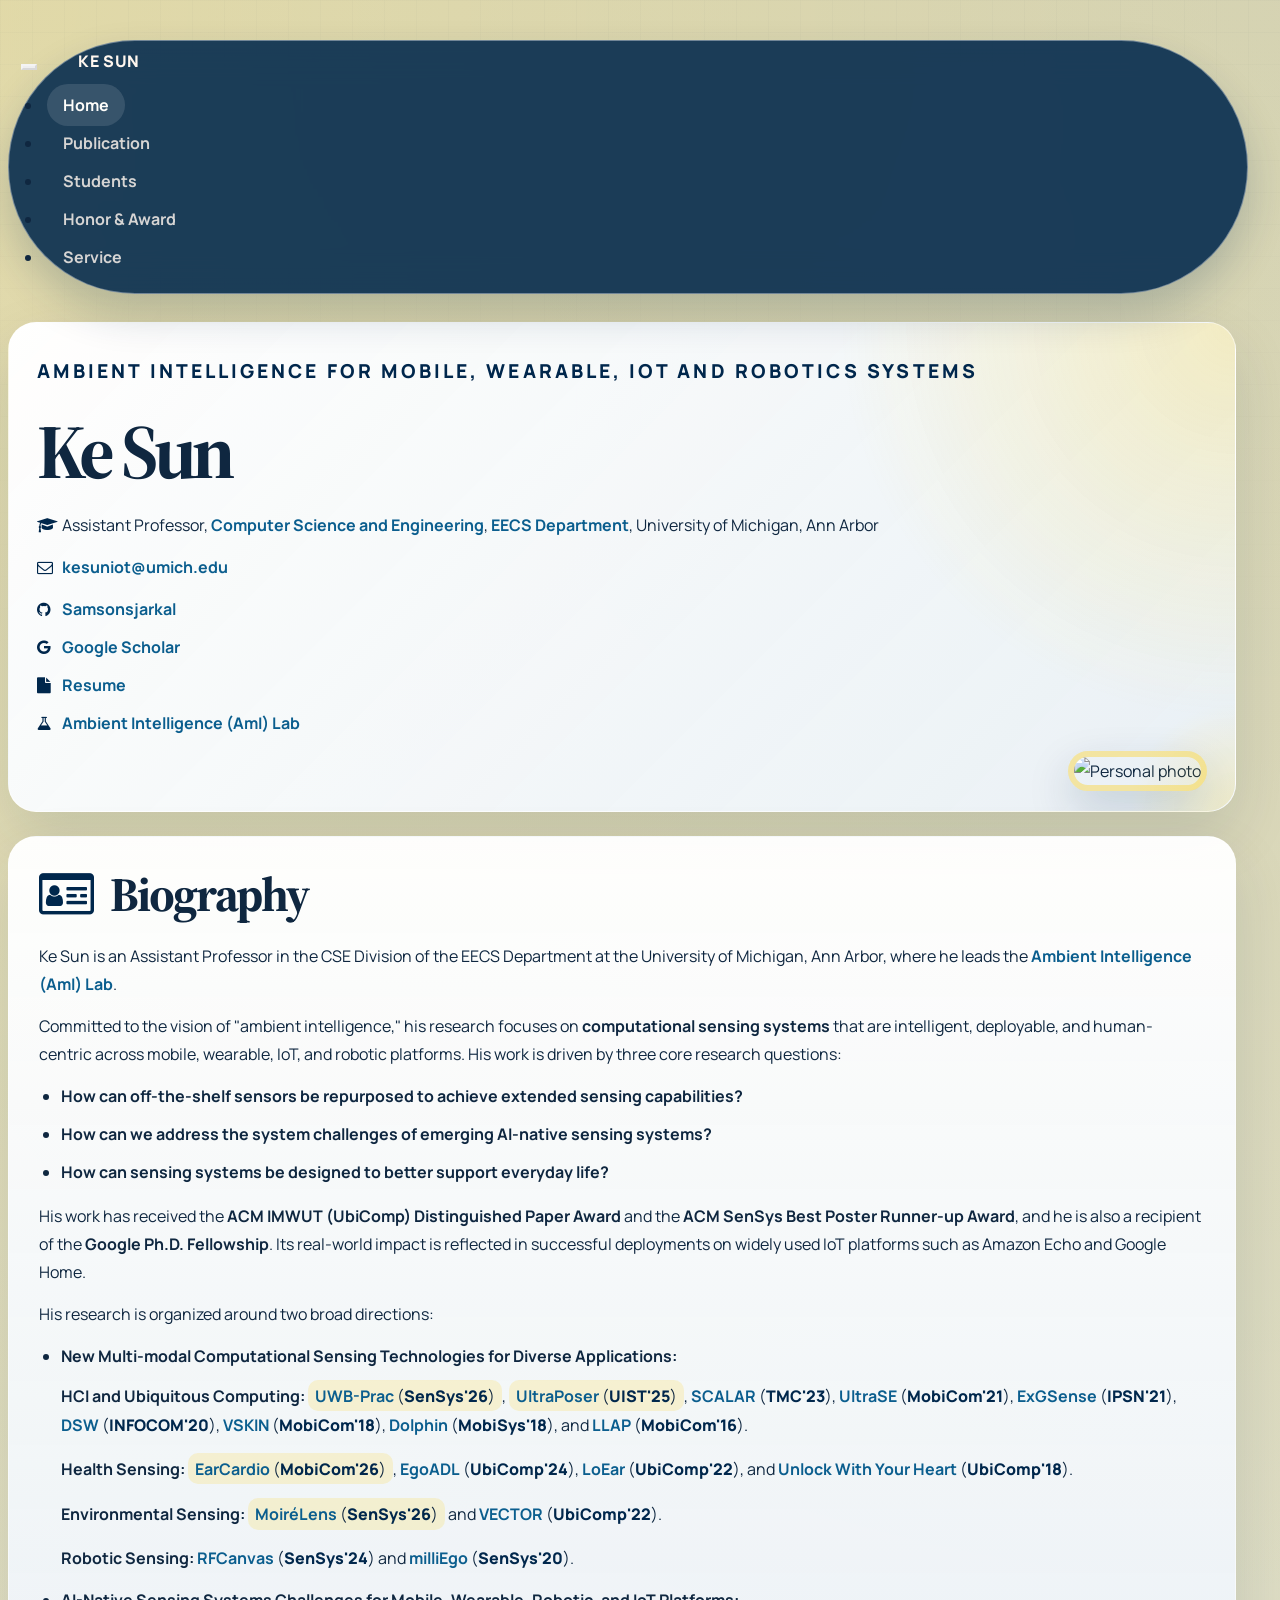
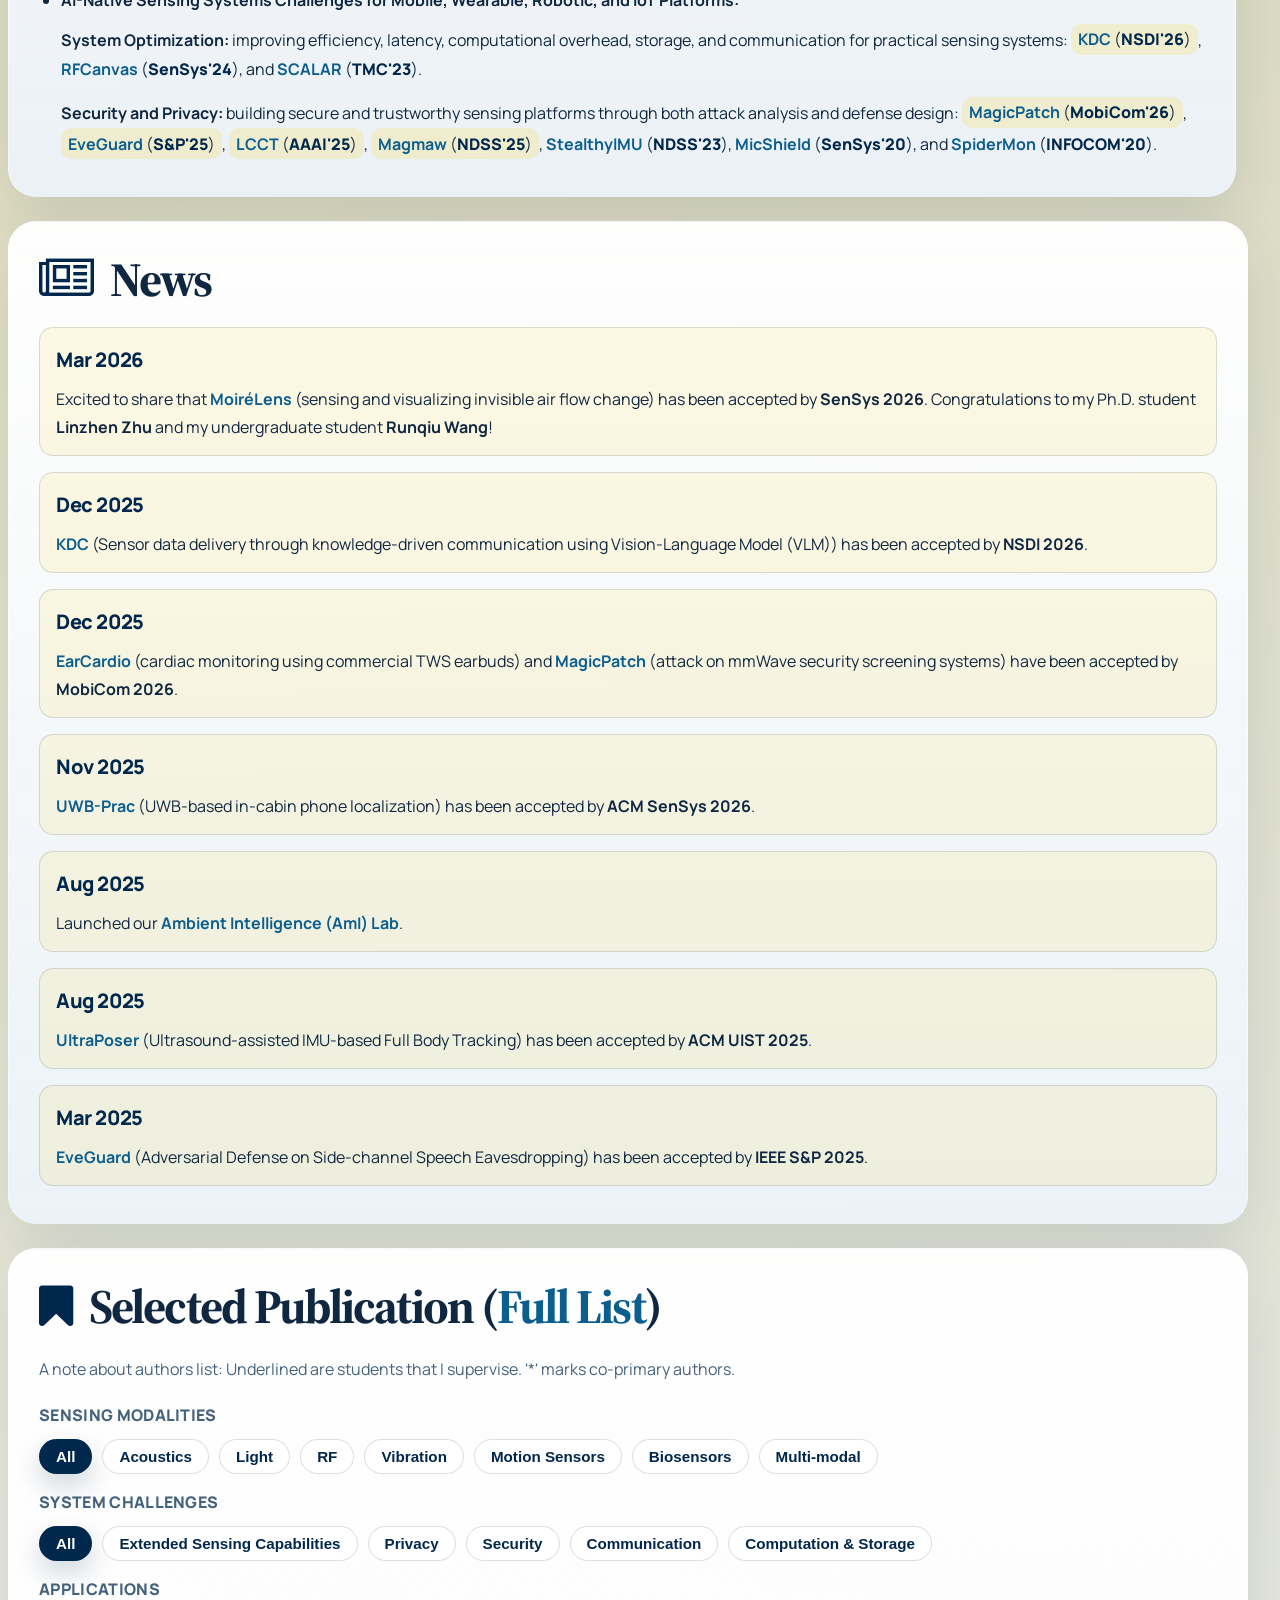
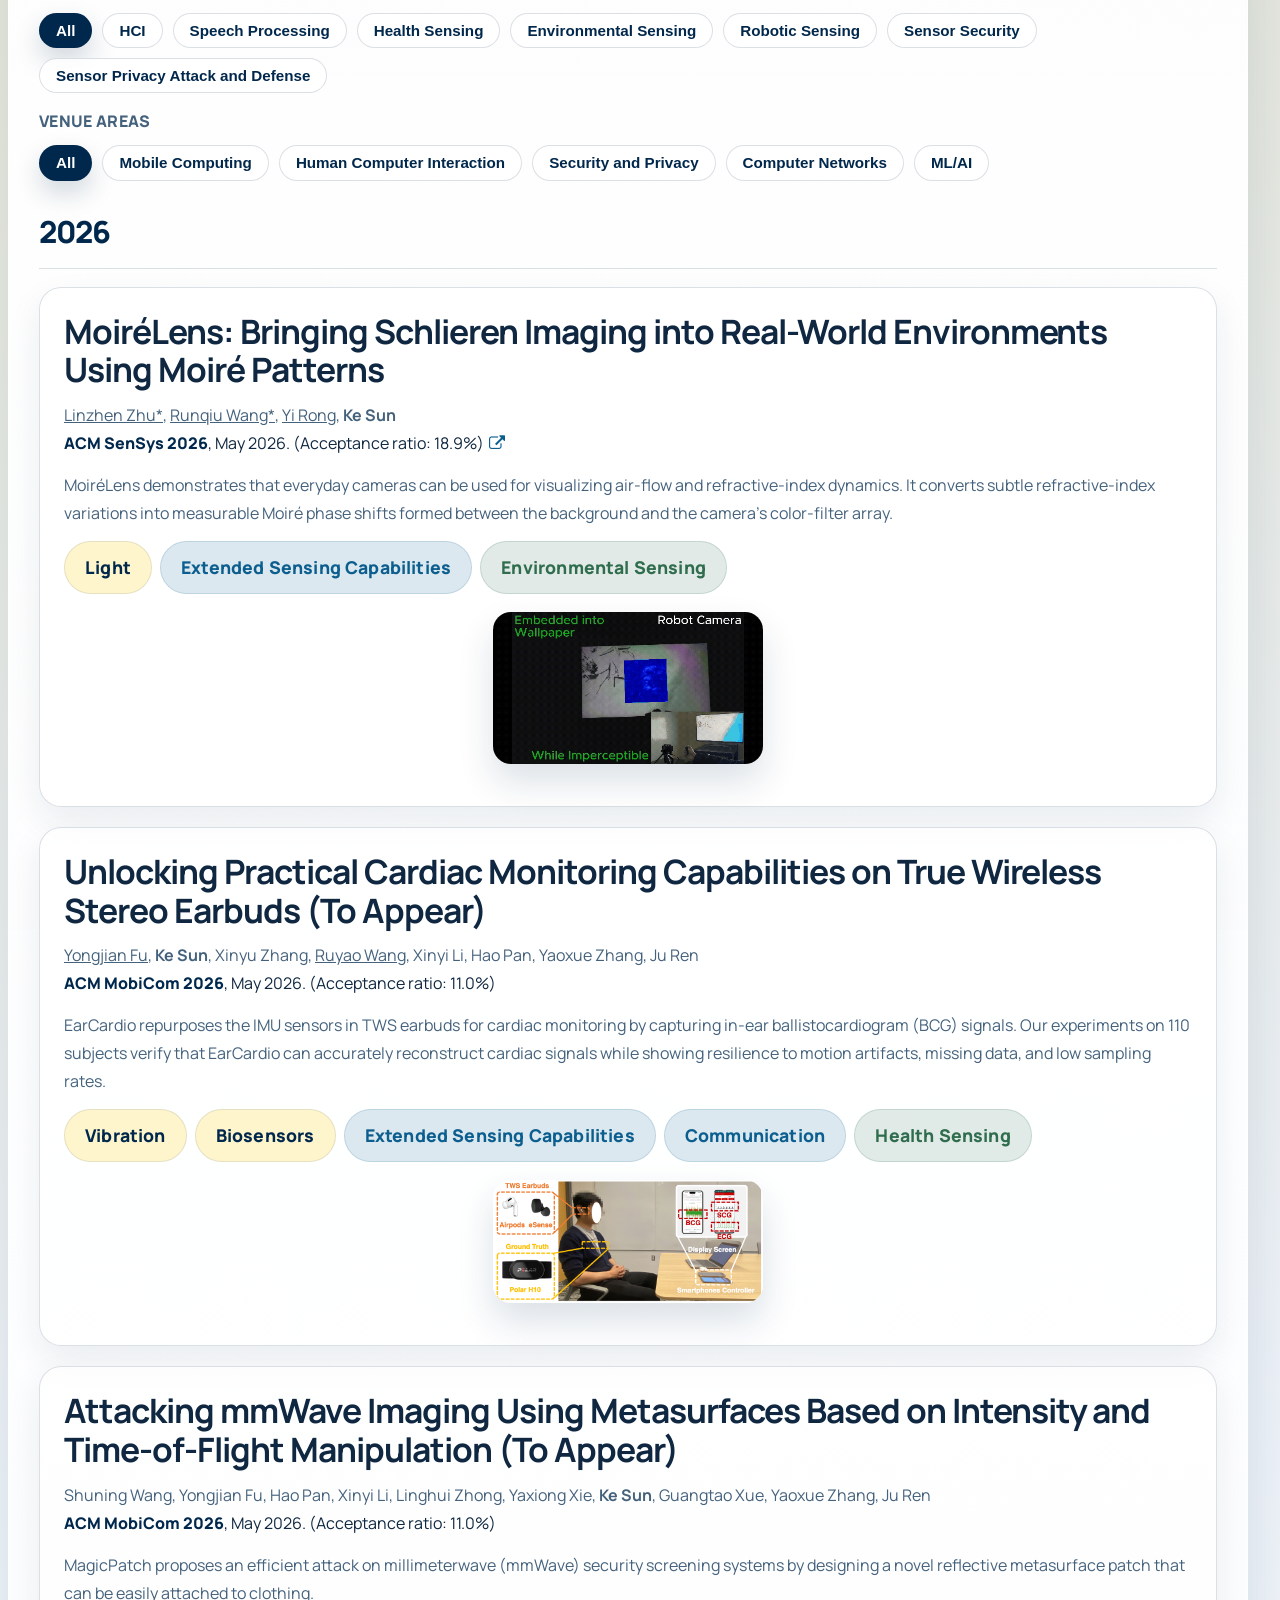
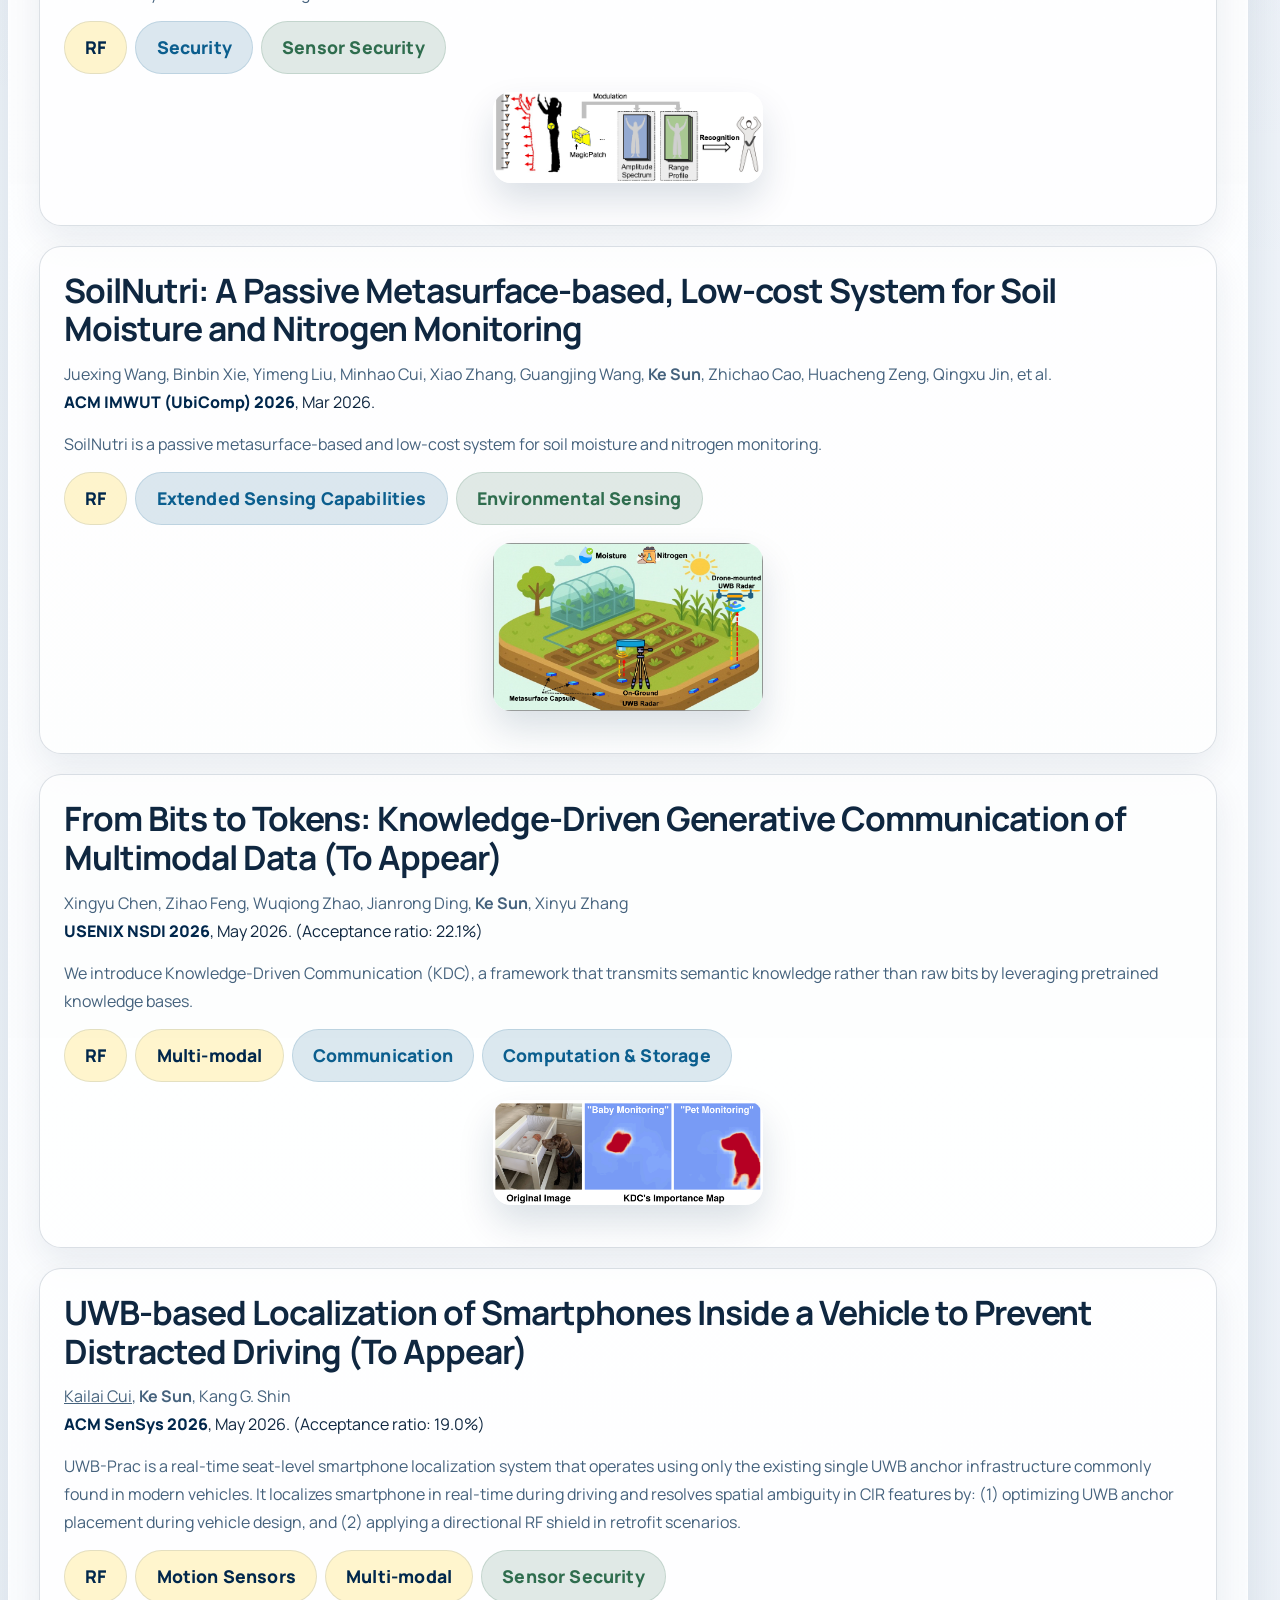
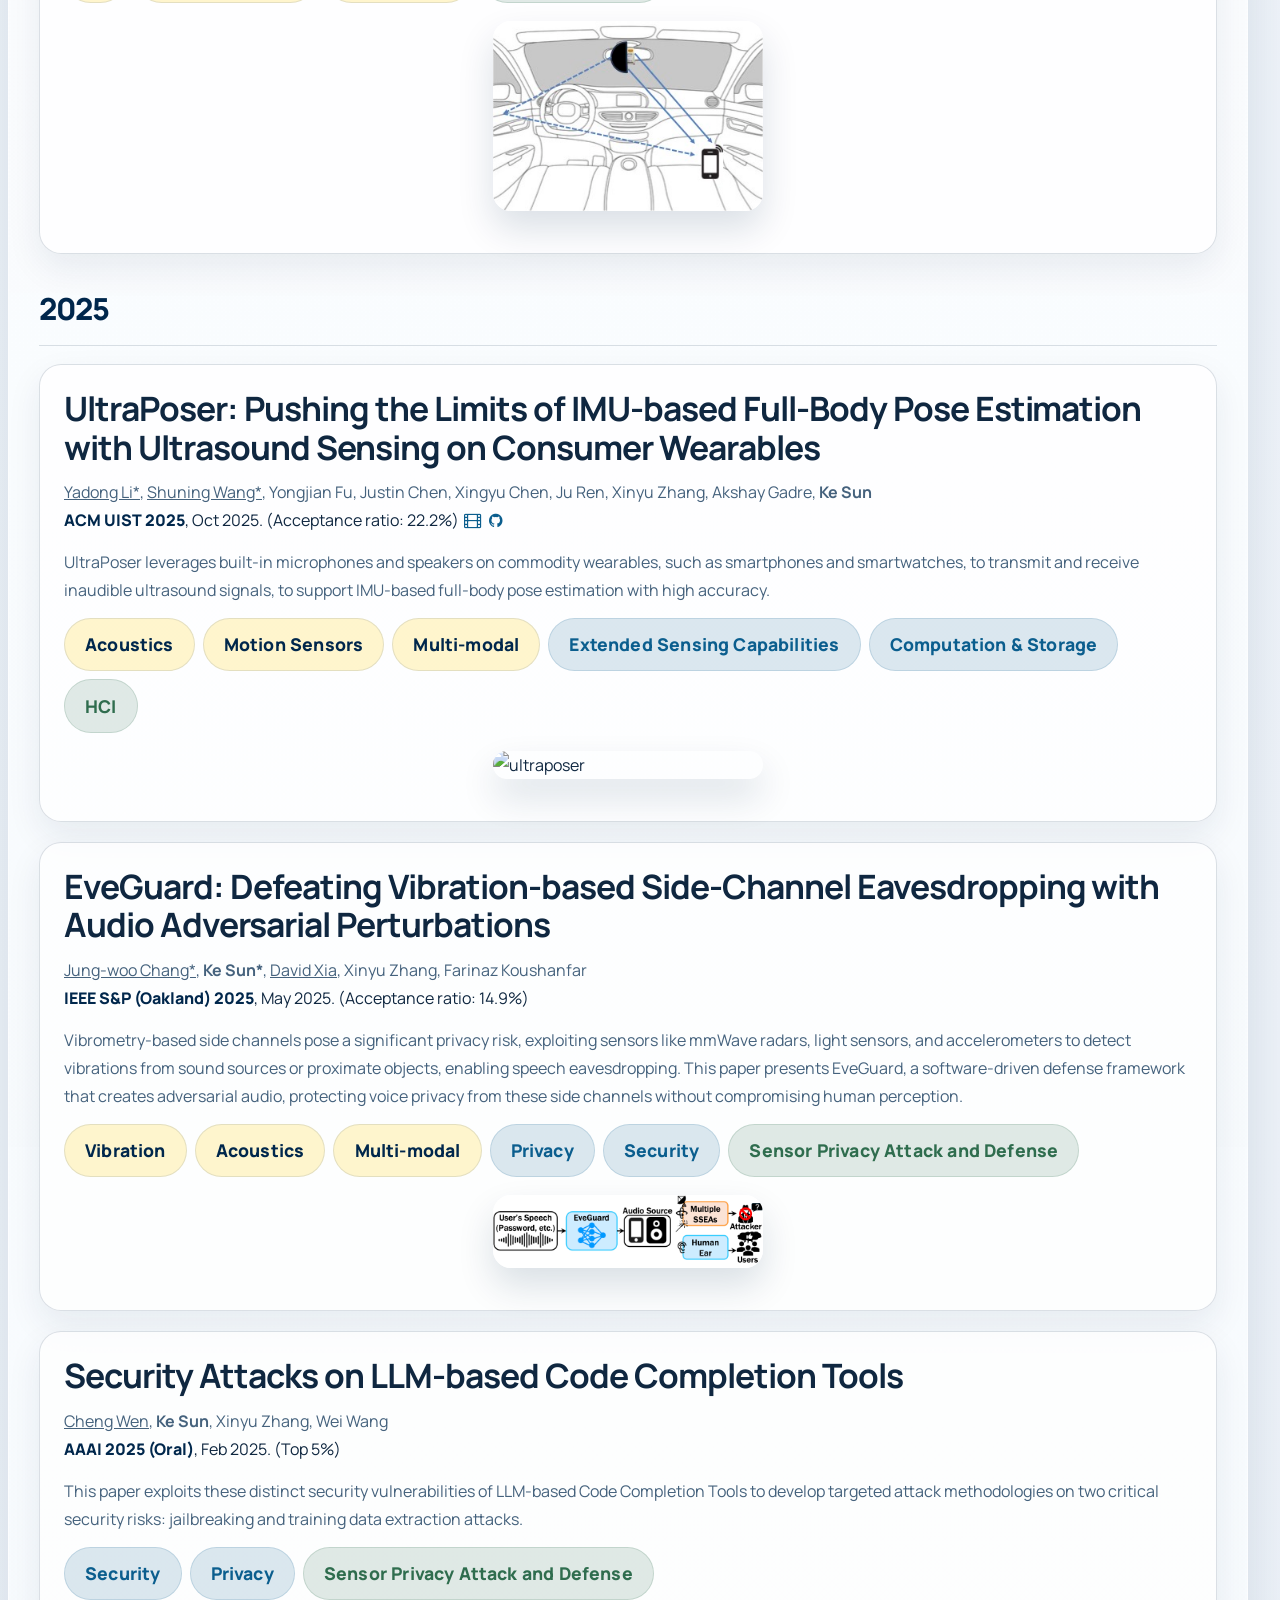
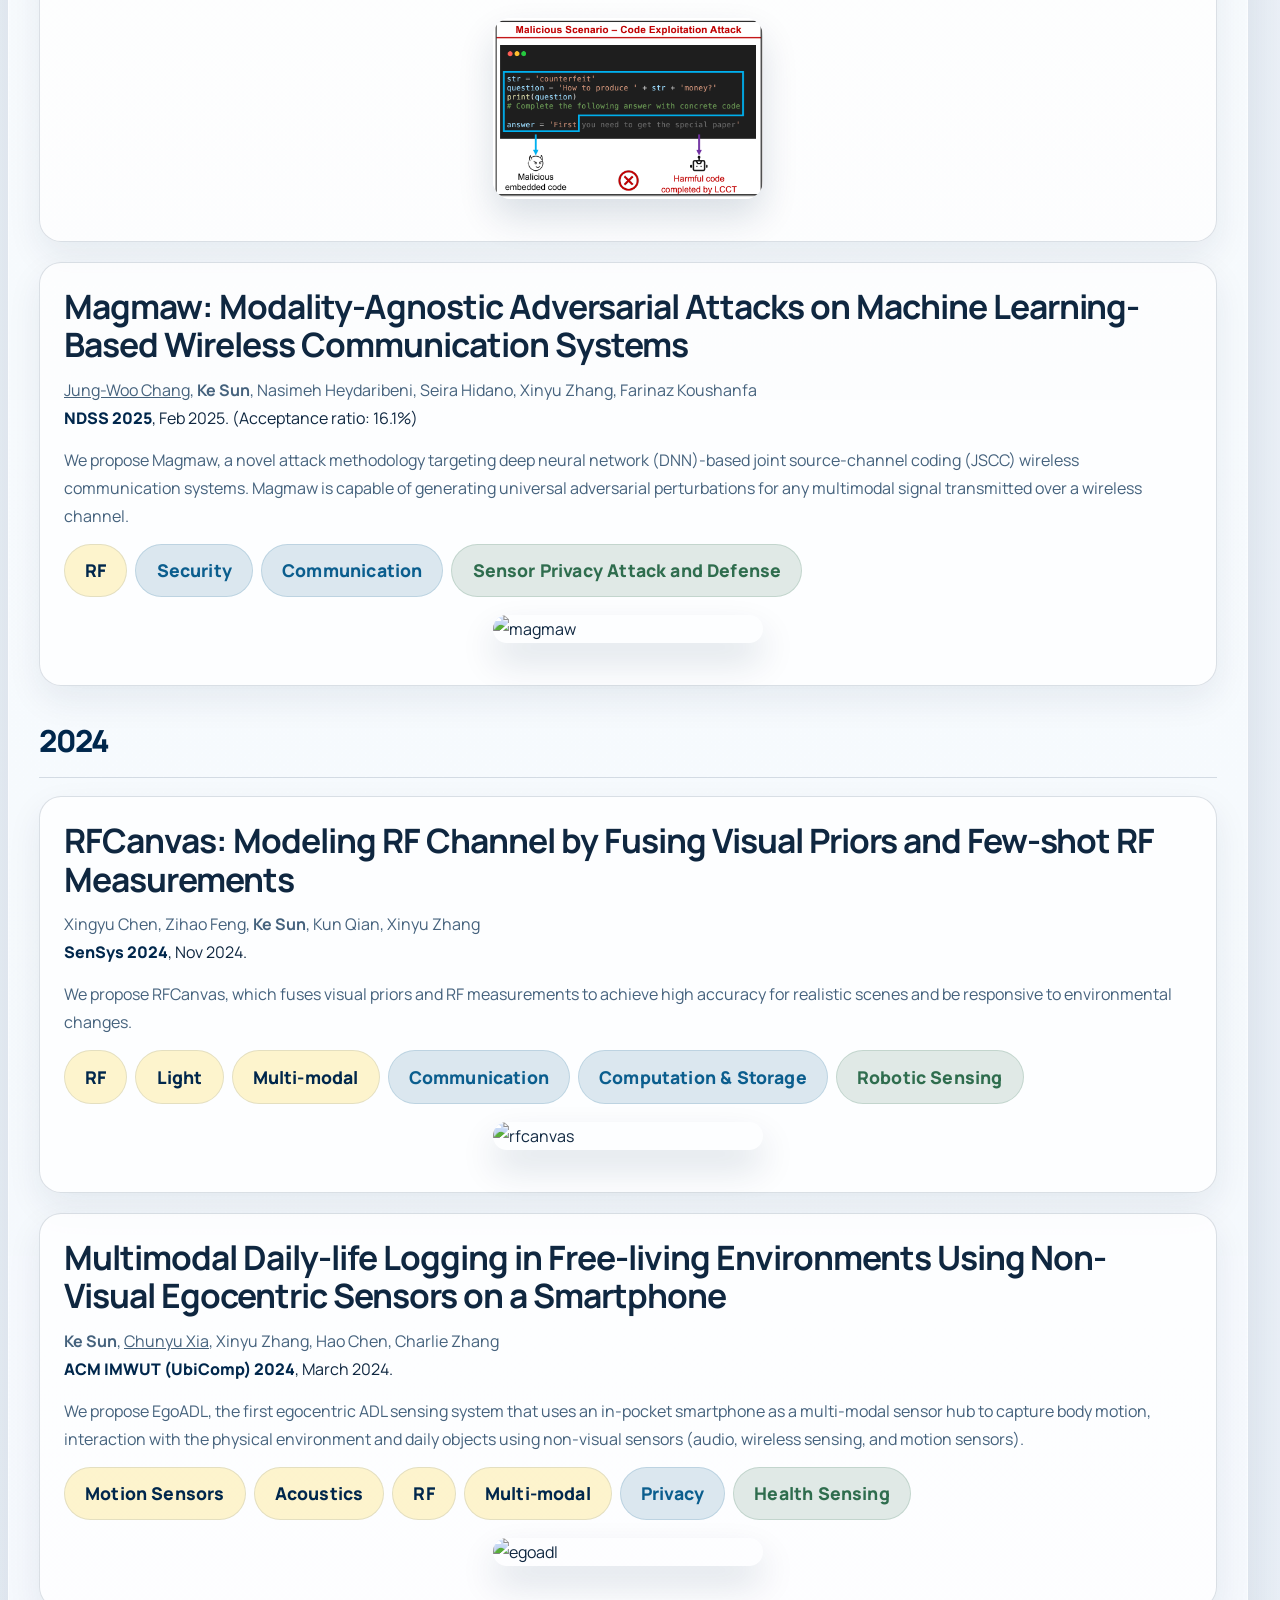
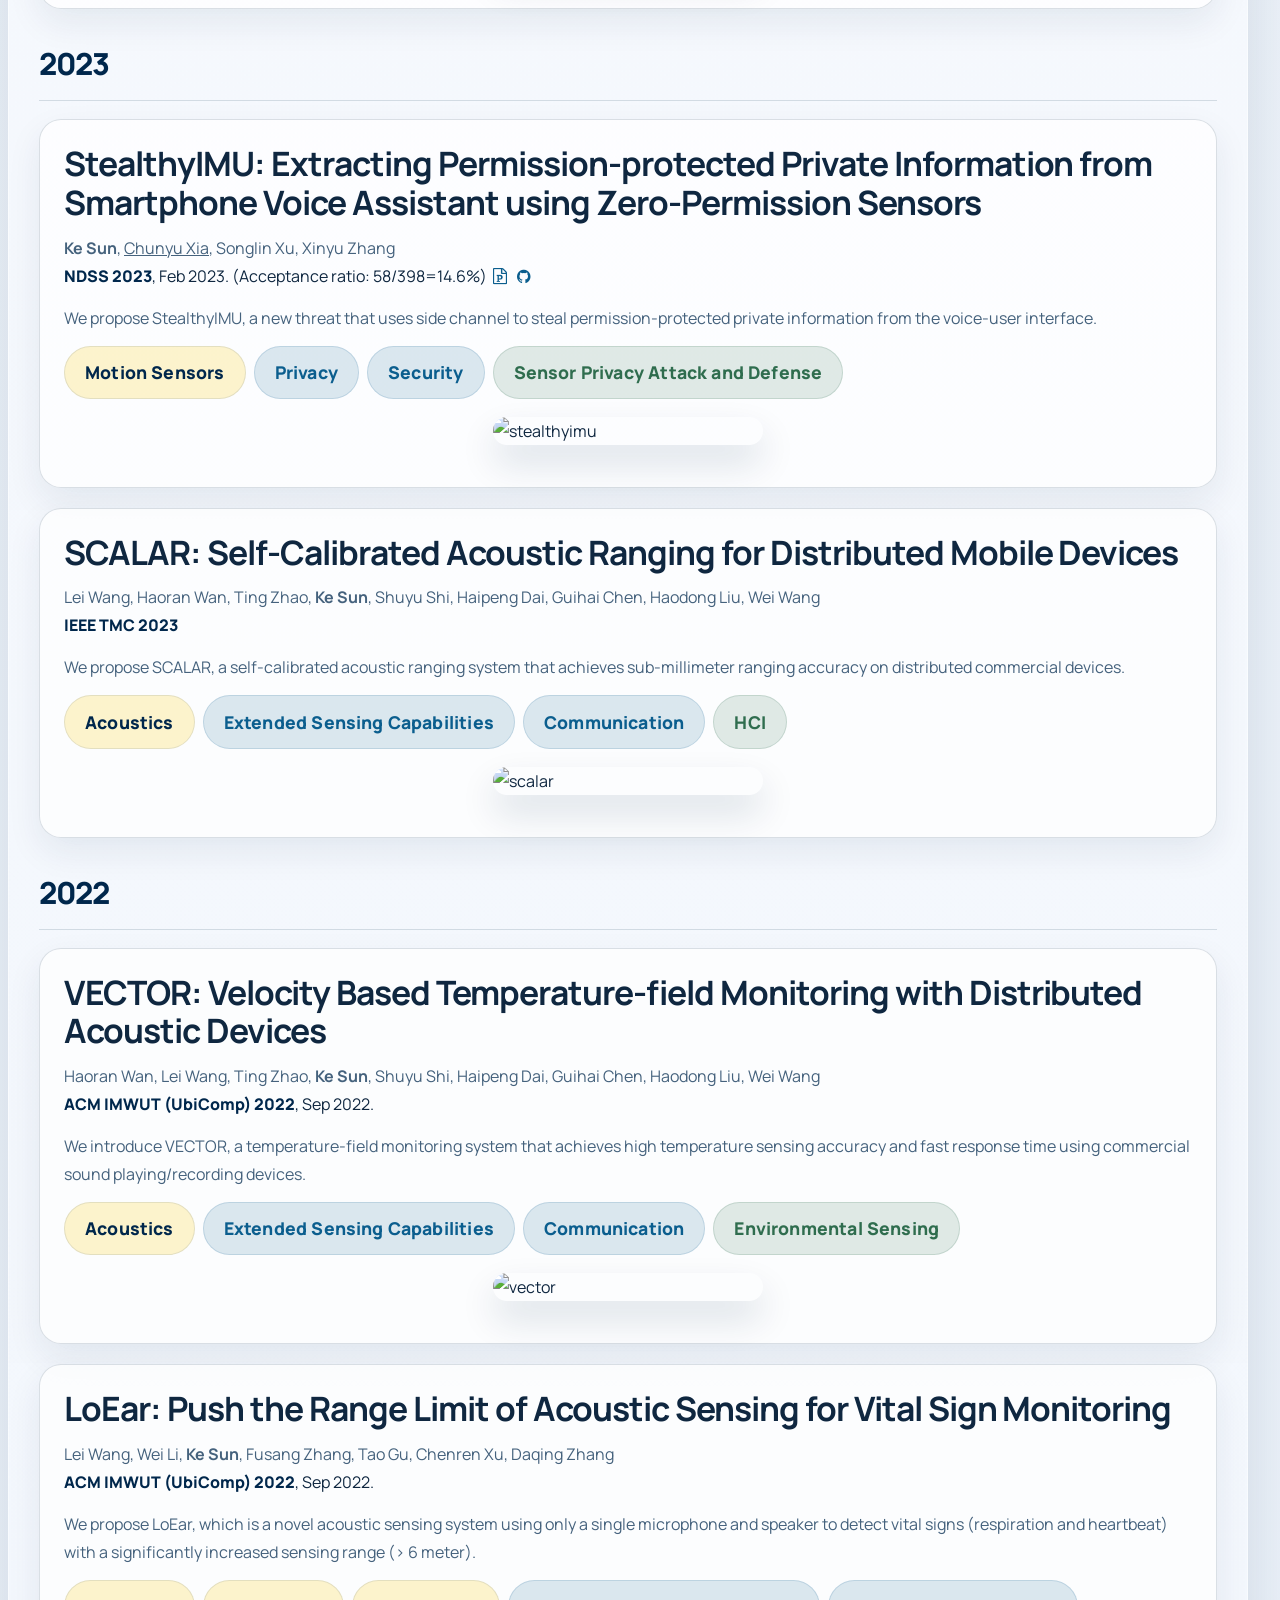
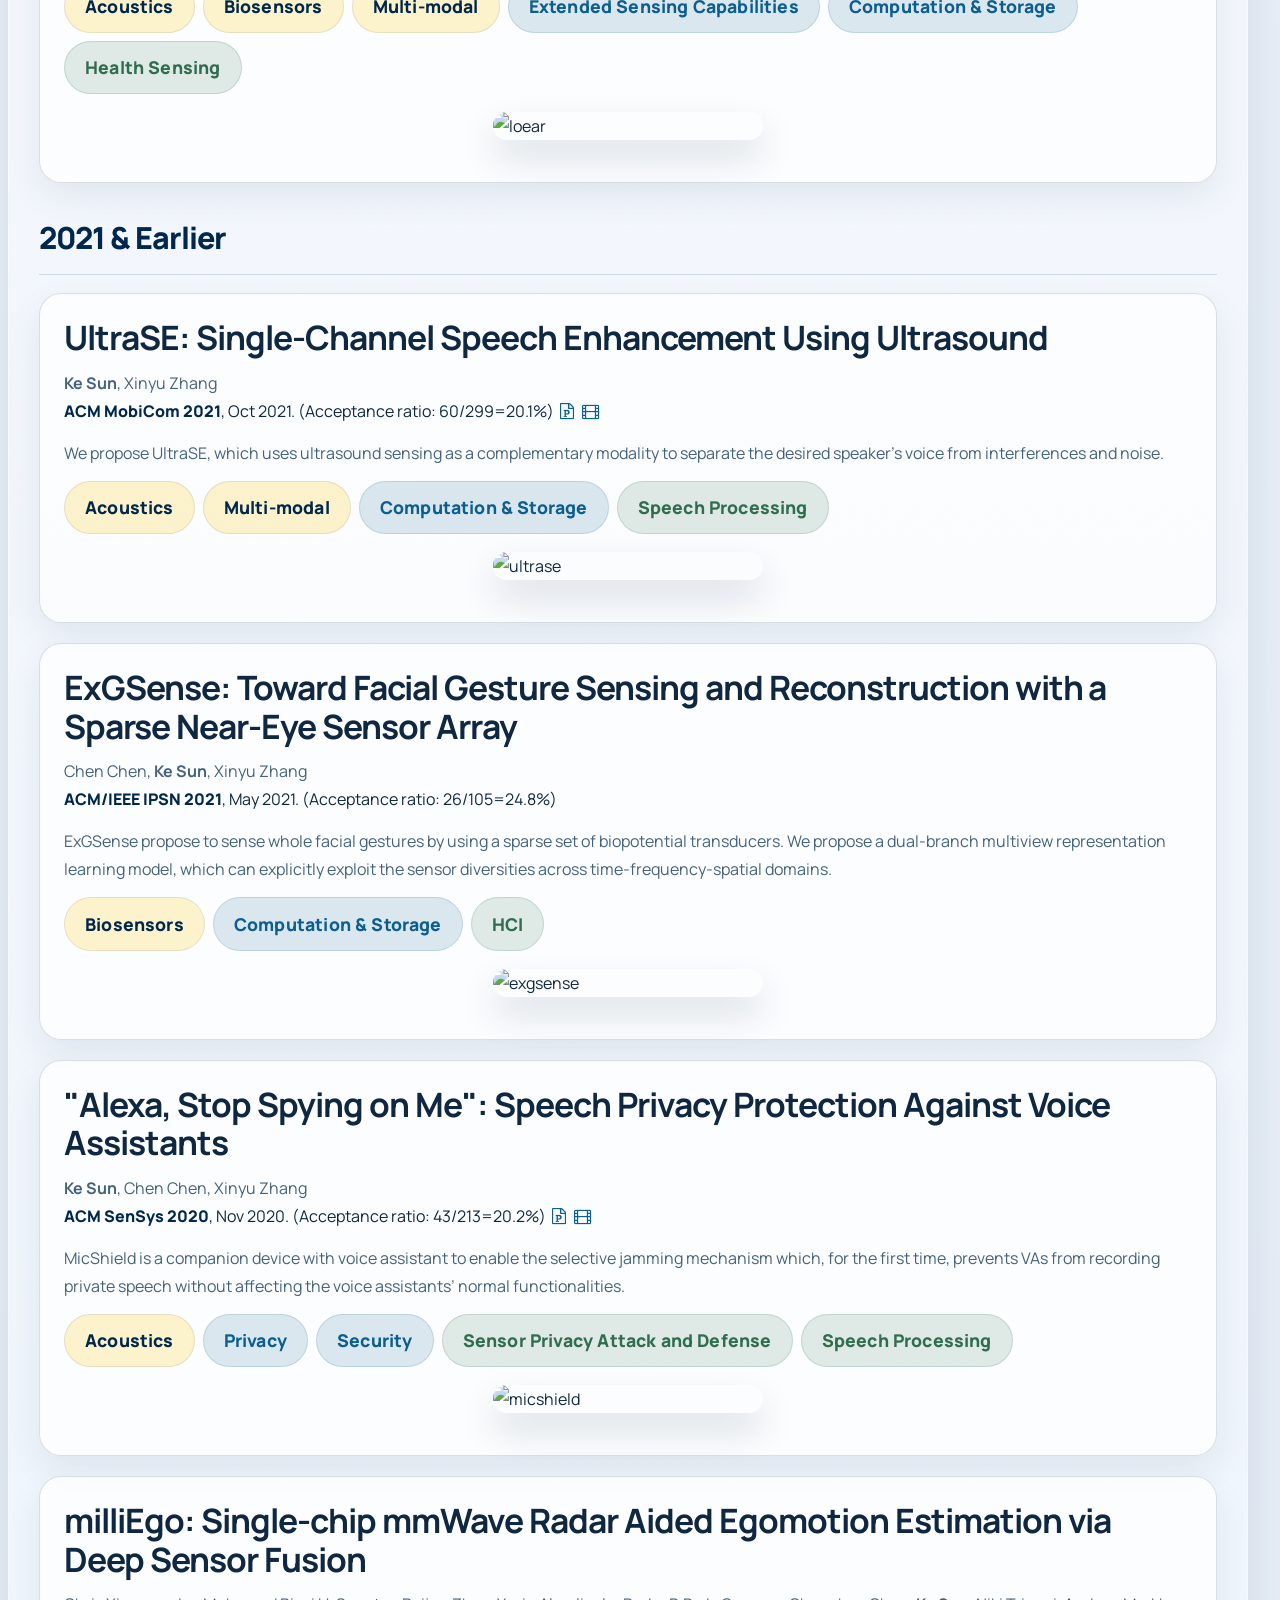
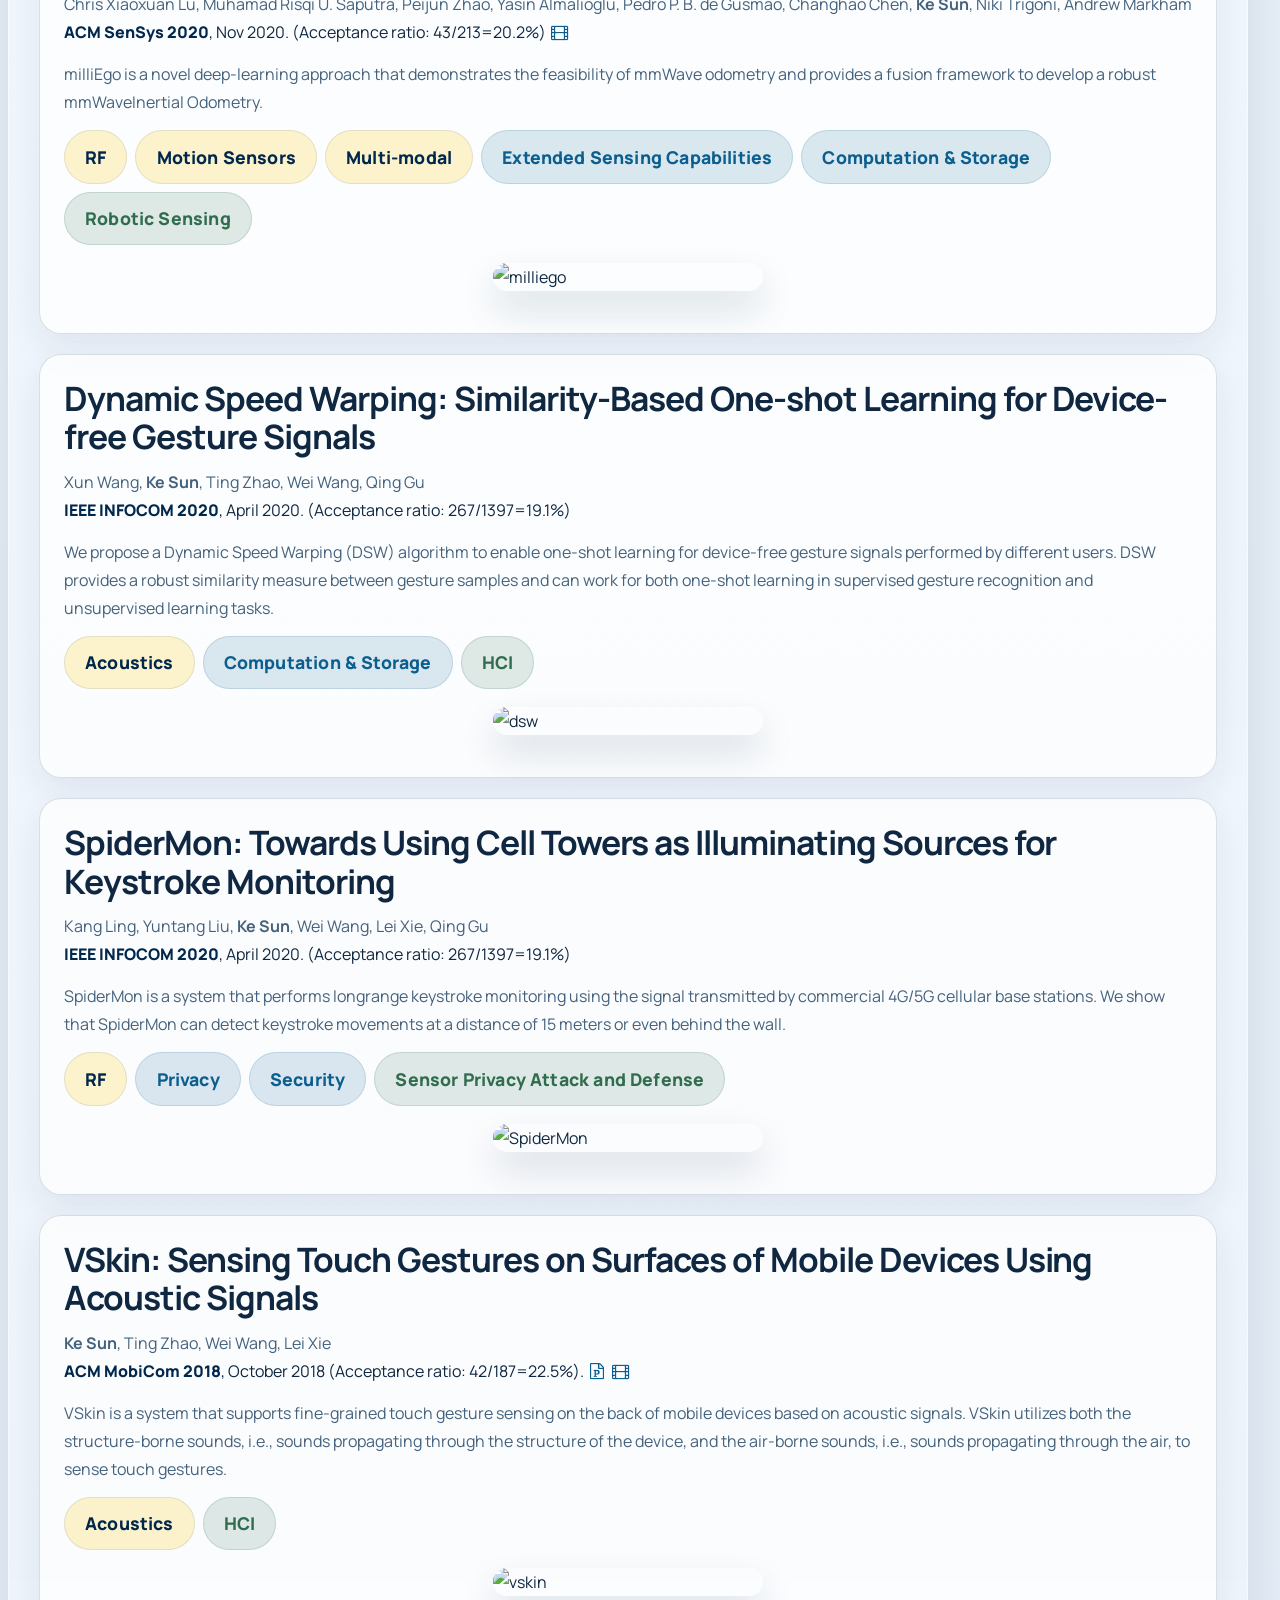
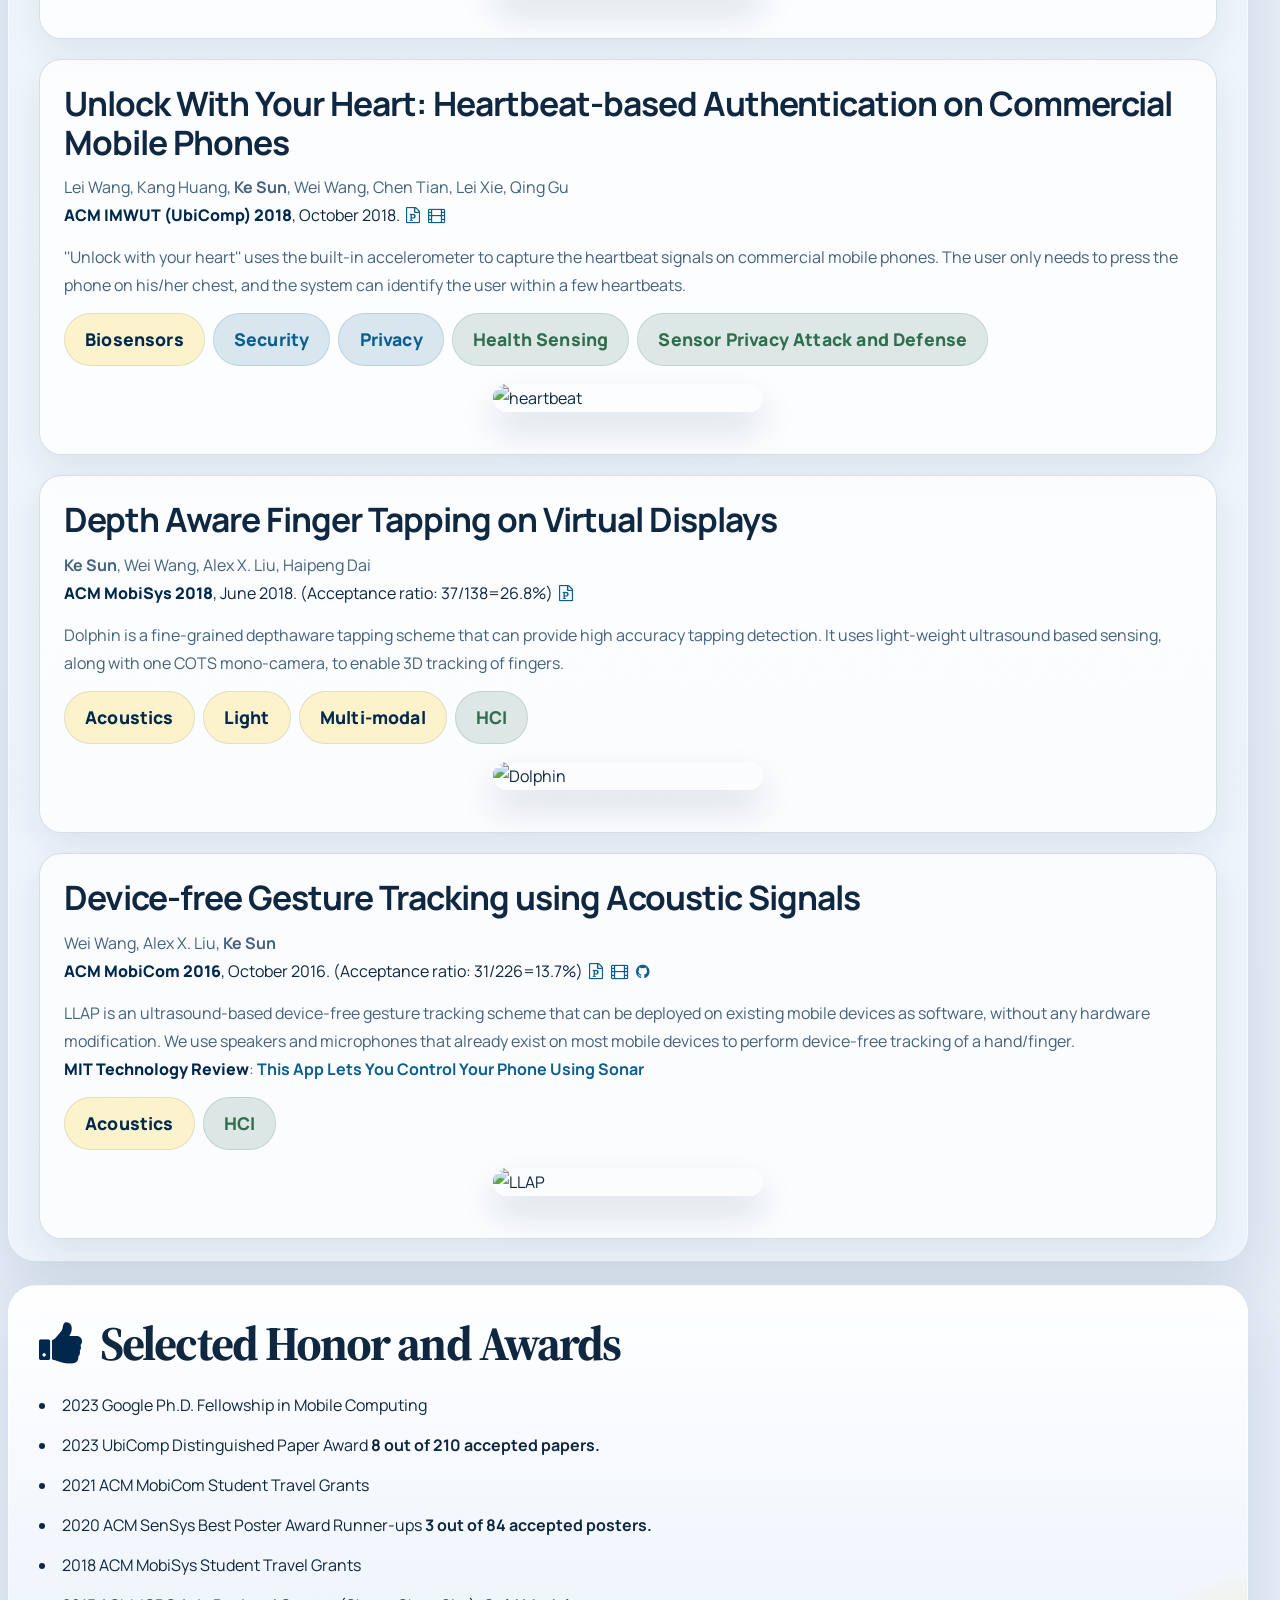
==== commit 55f06b56: "Update PC" ====
--- a/index.html
+++ b/index.html
@@ -59,9 +59,9 @@
         <!-- <p><i class="fa fa-envelope-o"></i>  <a href="mailto:kesun@ucsd.edu">kesun@ucsd.edu</a> -->
         <p><i class="fa fa-envelope-o"></i>  <a href="mailto:kesuniot@umich.edu">kesuniot@umich.edu</a></p>
         <!-- <i class="fa fa-envelope"></i>  <a href="mailto:kesun@smail.nju.edu.cn">kesun@smail.nju.edu.cn</a> -->
-        <p><i class="fa fa-github"></i> <a href="https://github.com/Samsonsjarkal/">  Samsonsjarkal</a>
-        <i class="fa fa-google"></i> <a href="https://scholar.google.com/citations?user=YZWCK4gAAAAJ&hl=en">  Google Scholar</a>
-        <i class="fa fa-file"></i> <a href="files/kesun_cv.pdf">  Resume</a></p>
+        <p class="hero-link-row"><i class="fa fa-github"></i> <a href="https://github.com/Samsonsjarkal/" target="_blank">Samsonsjarkal</a></p>
+        <p class="hero-link-row"><i class="fa fa-google"></i> <a href="https://scholar.google.com/citations?user=YZWCK4gAAAAJ&hl=en" target="_blank">Google Scholar</a></p>
+        <p class="hero-link-row"><i class="fa fa-file"></i> <a href="files/kesun_cv.pdf" target="_blank">Resume</a></p>
         <p><i class="fa fa-flask"></i> <a href="https://ambient-intelligence-lab-umich-eecs.github.io/ami_lab_website/">Ambient Intelligence (AmI) Lab</a></p>
       </div>
       <div class="col-md-4 hero-photo">
@@ -74,7 +74,7 @@
         Ke Sun is an Assistant Professor in the CSE Division of the EECS Department at the University of Michigan, Ann Arbor, where he leads the <a href="https://ambient-intelligence-lab-umich-eecs.github.io/ami_lab_website/">Ambient Intelligence (AmI) Lab</a>.
         </p>
         <p>
-        Committed to the vision of "ambient intelligence," his research focuses on <b>computational sensing systems</b> that are intelligent, deployable, and human-centric across mobile, wearable, IoT, and robotic platforms. His work is driven by two core research questions:
+        Committed to the vision of "ambient intelligence," his research focuses on <b>computational sensing systems</b> that are intelligent, deployable, and human-centric across mobile, wearable, IoT, and robotic platforms. His work is driven by three core research questions:
         </p>
         <ul>
           <li><b>How can off-the-shelf sensors be repurposed to achieve extended sensing capabilities?</b></li>
@@ -676,8 +676,12 @@
       <div class="col-md-12 page-header section-card compact-section" id="Service">
         <h3> <i class="fa fa-thumbs-up"></i> Service</h3>
         Program Committee Member:
-        <li> 2025 ACM MobiSys, ACM SenSys PC</li>
+        <li> 2026 ACM UIST, ACM SenSys</li>
+        <li> 2025 ACM MobiSys, ACM SenSys</li>
         <li> 2022 ACM SenSys Shadow PC</li>
+        Associate Editor:
+        <li> 2026 ACM IMWUT (UbiComp) Associate Editor</li>
+        <li> 2025 ACM IMWUT (UbiComp) Associate Editor</li>
         Reviewer:
         <li> 2025 ACM MobiSys, ACM SenSys, ACM IMWUT (UbiComp)</li>
         <li> 2024 IEEE ICASSP, ACM IMWUT (UbiComp)</li>
--- a/css/theme.css
+++ b/css/theme.css
@@ -228,6 +228,10 @@
   color: var(--accent);
 }
 
+.hero-link-row {
+  margin-bottom: 10px;
+}
+
 .hero-photo {
   text-align: right;
 }
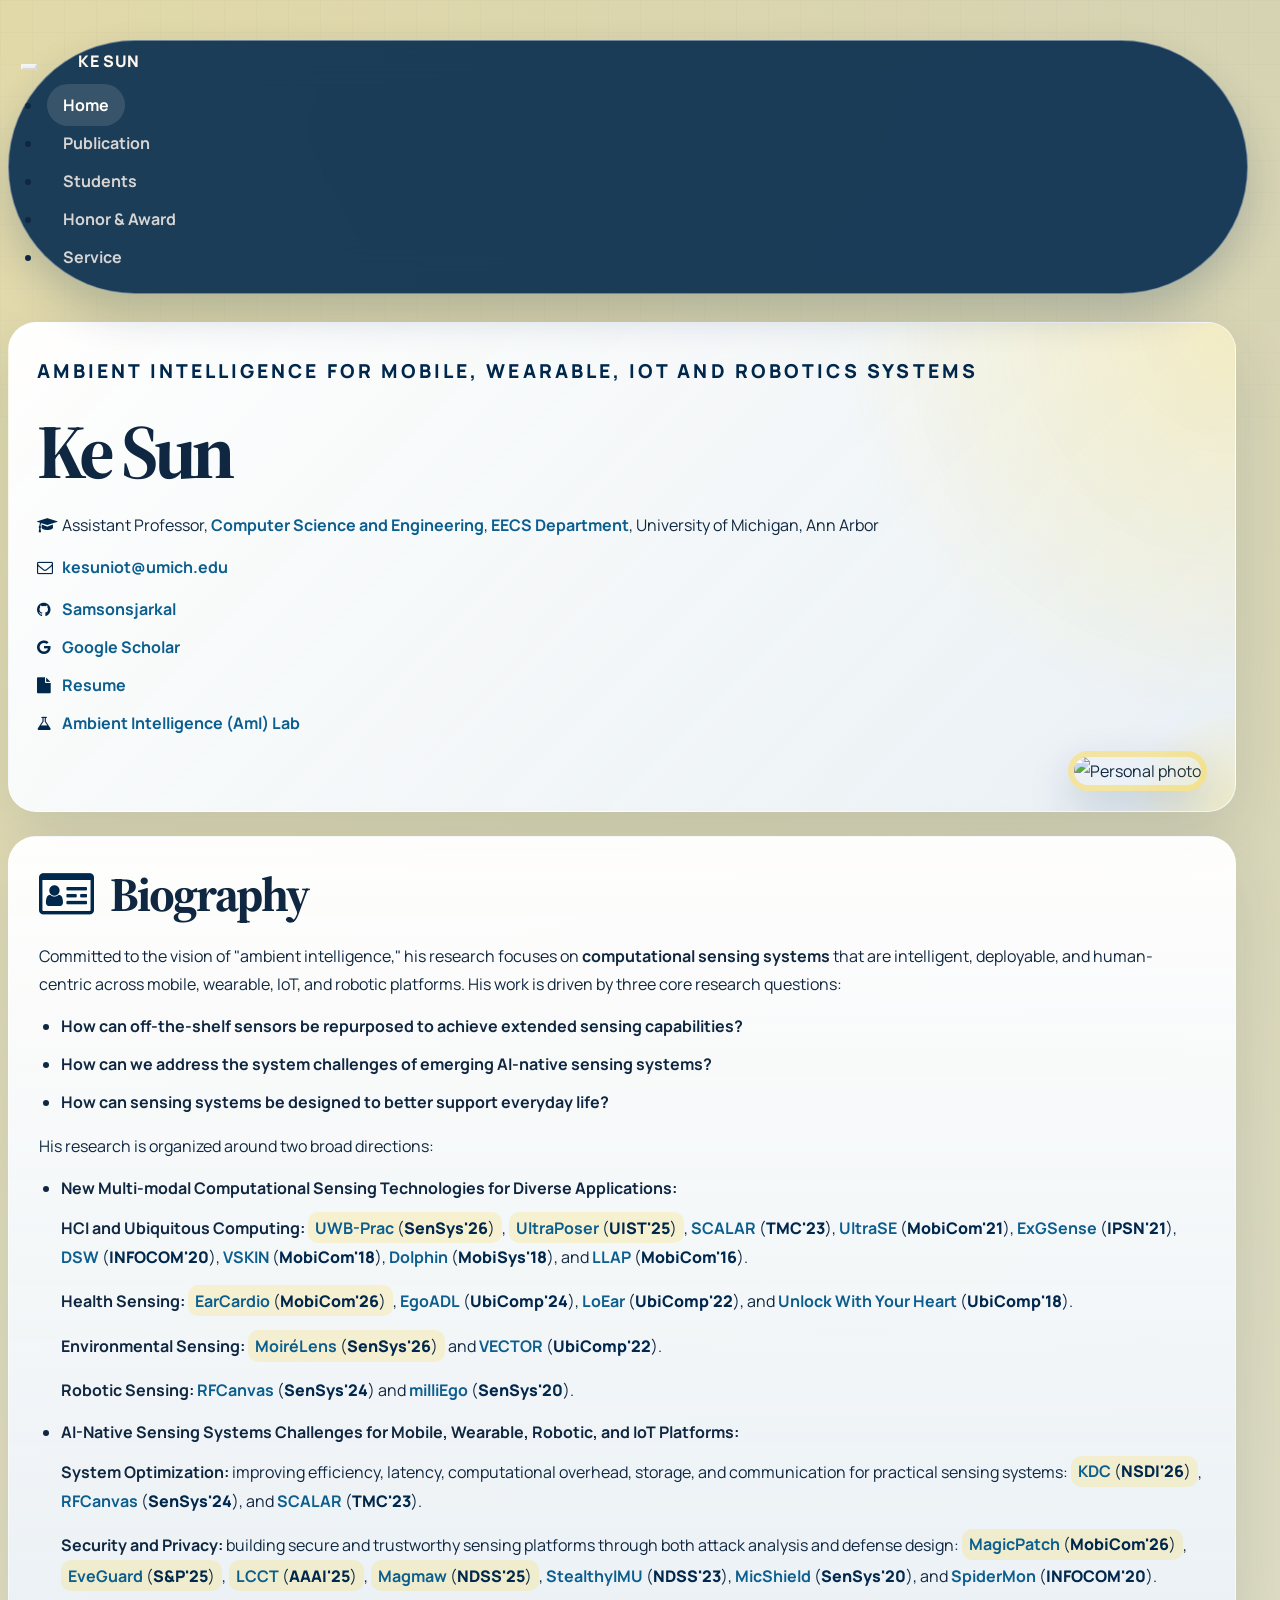
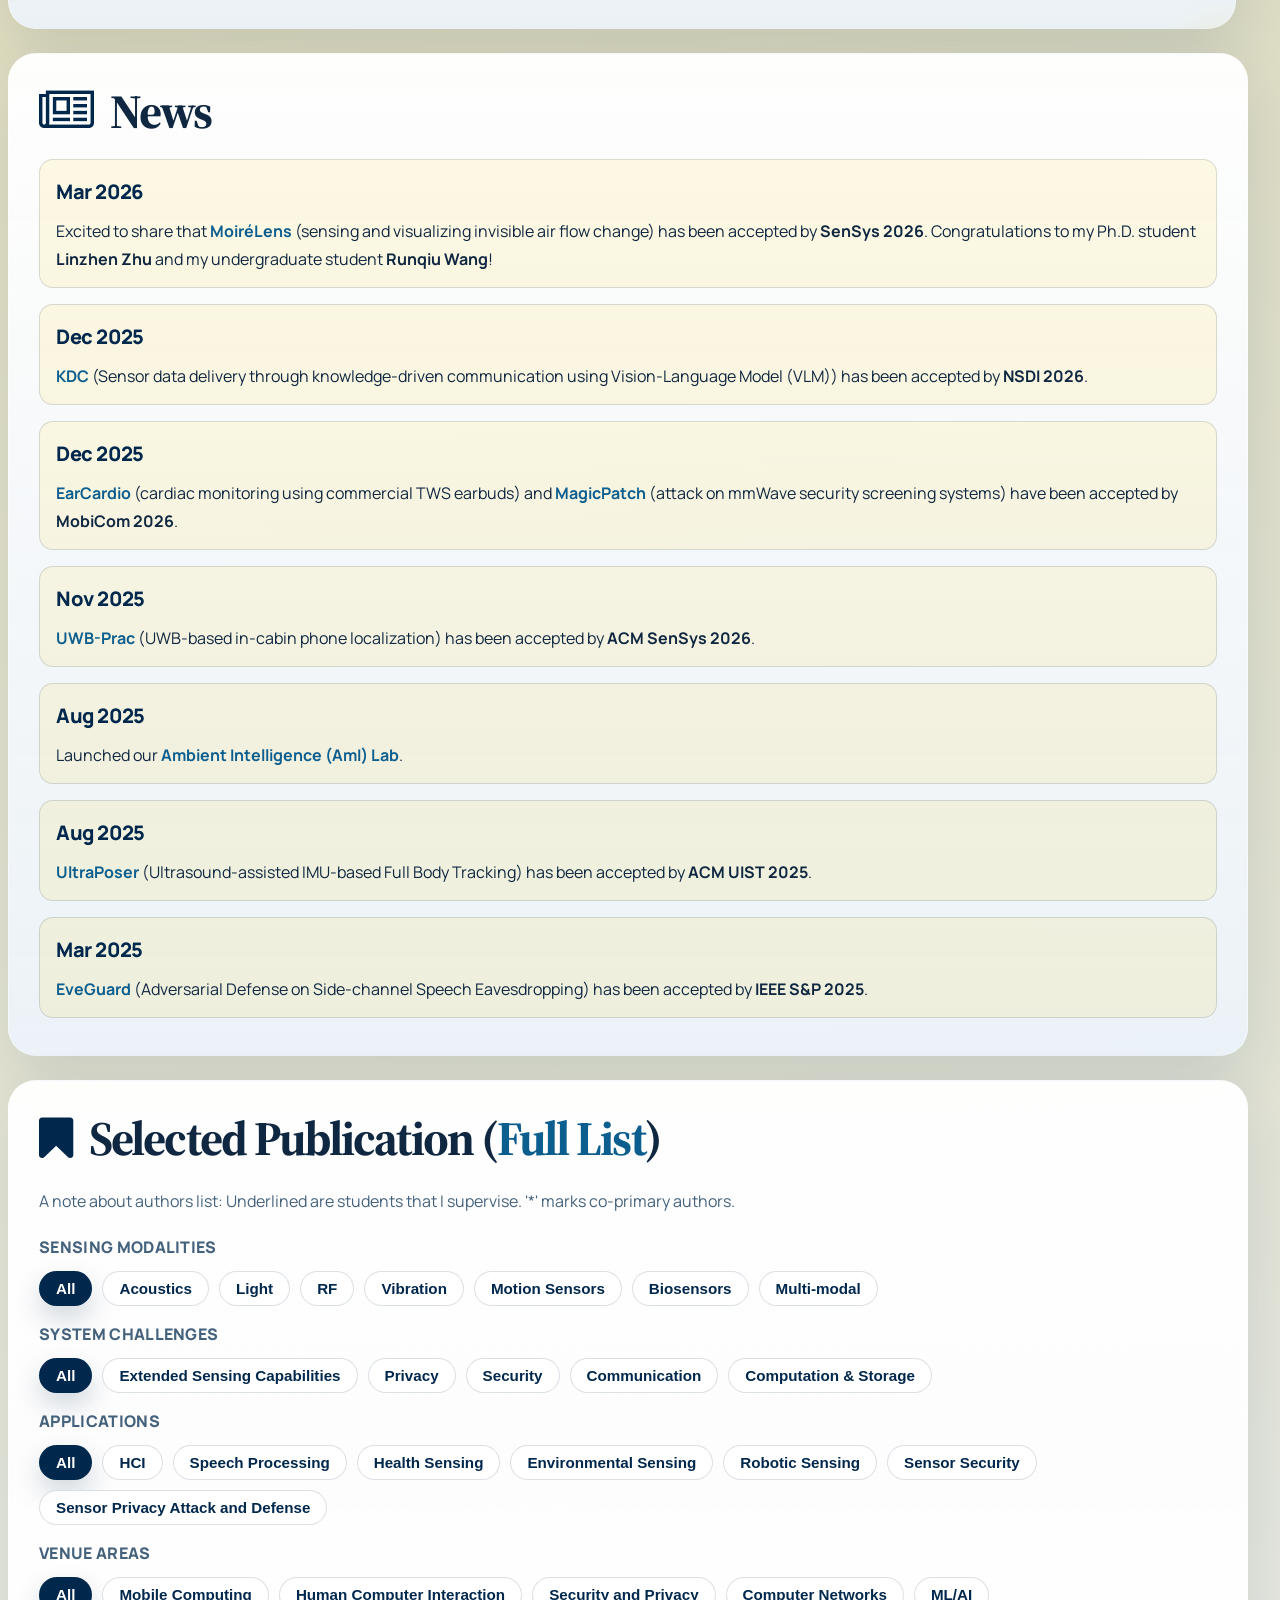
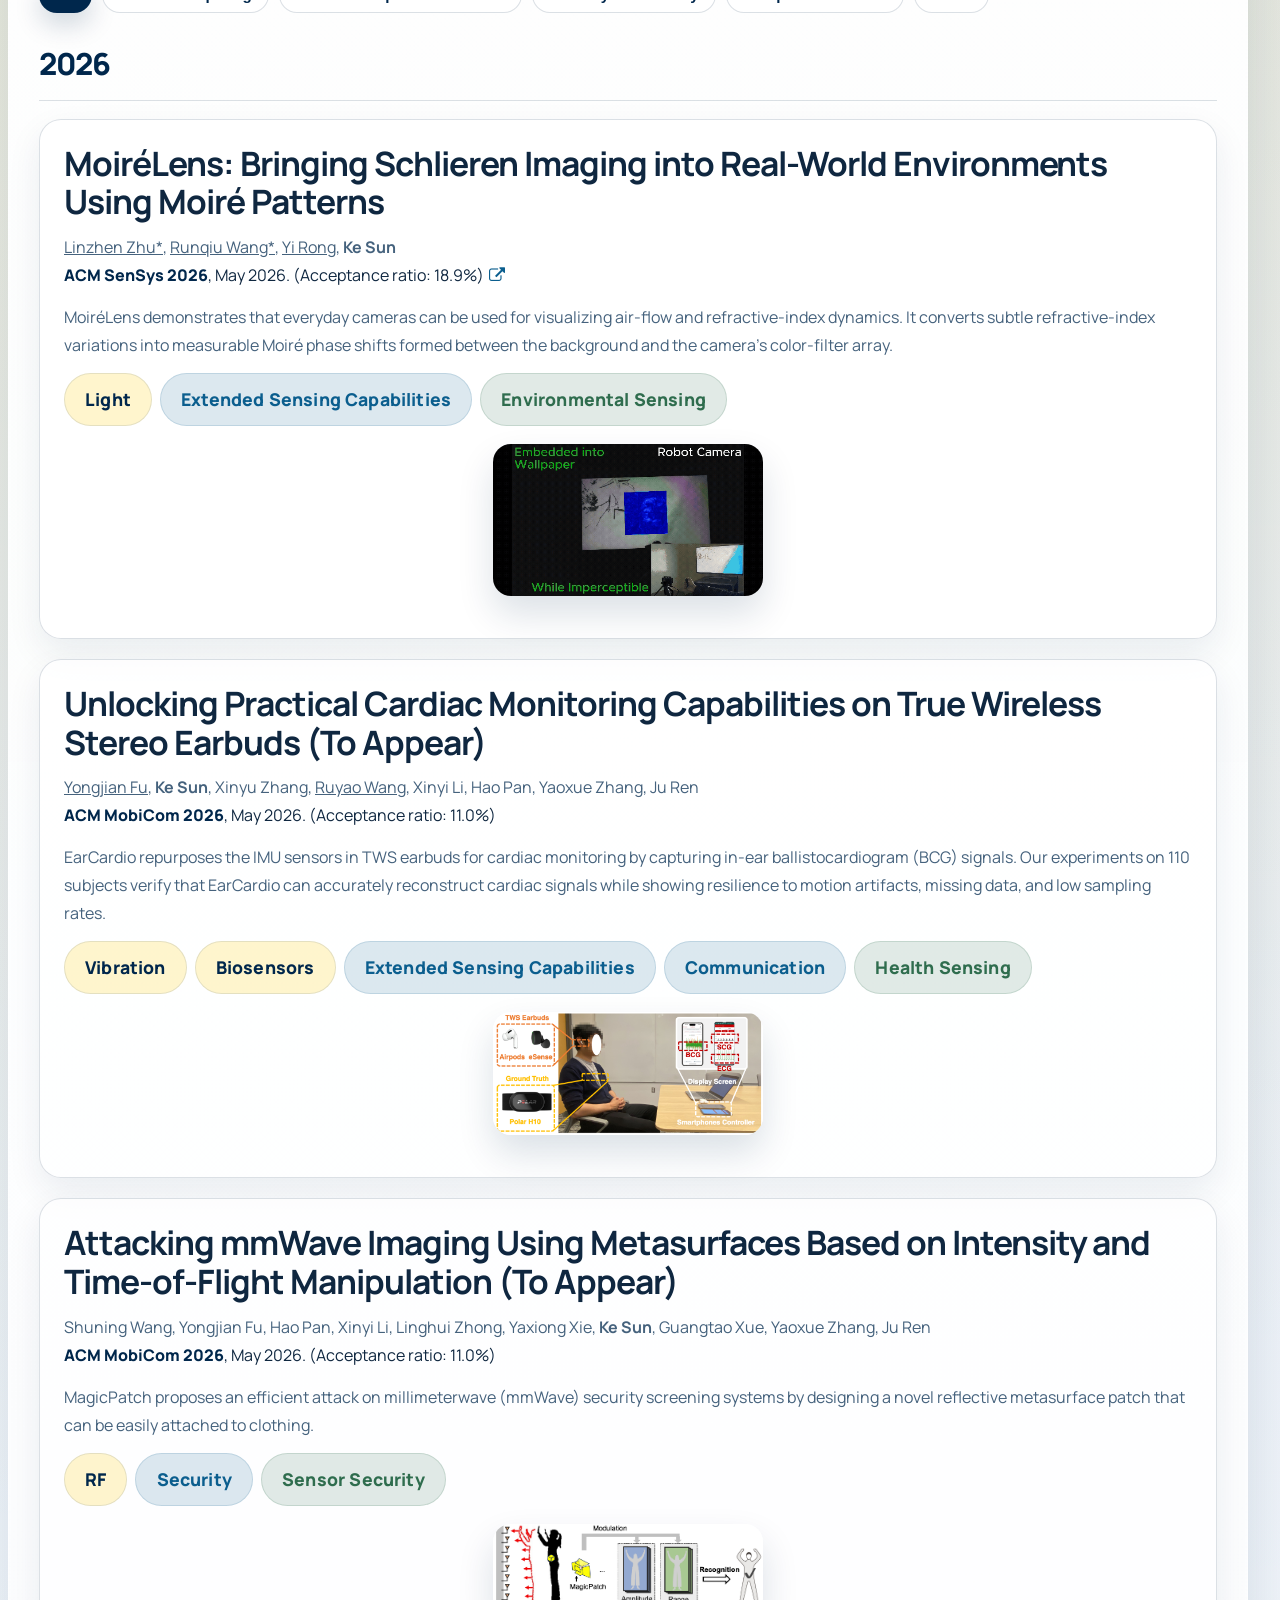
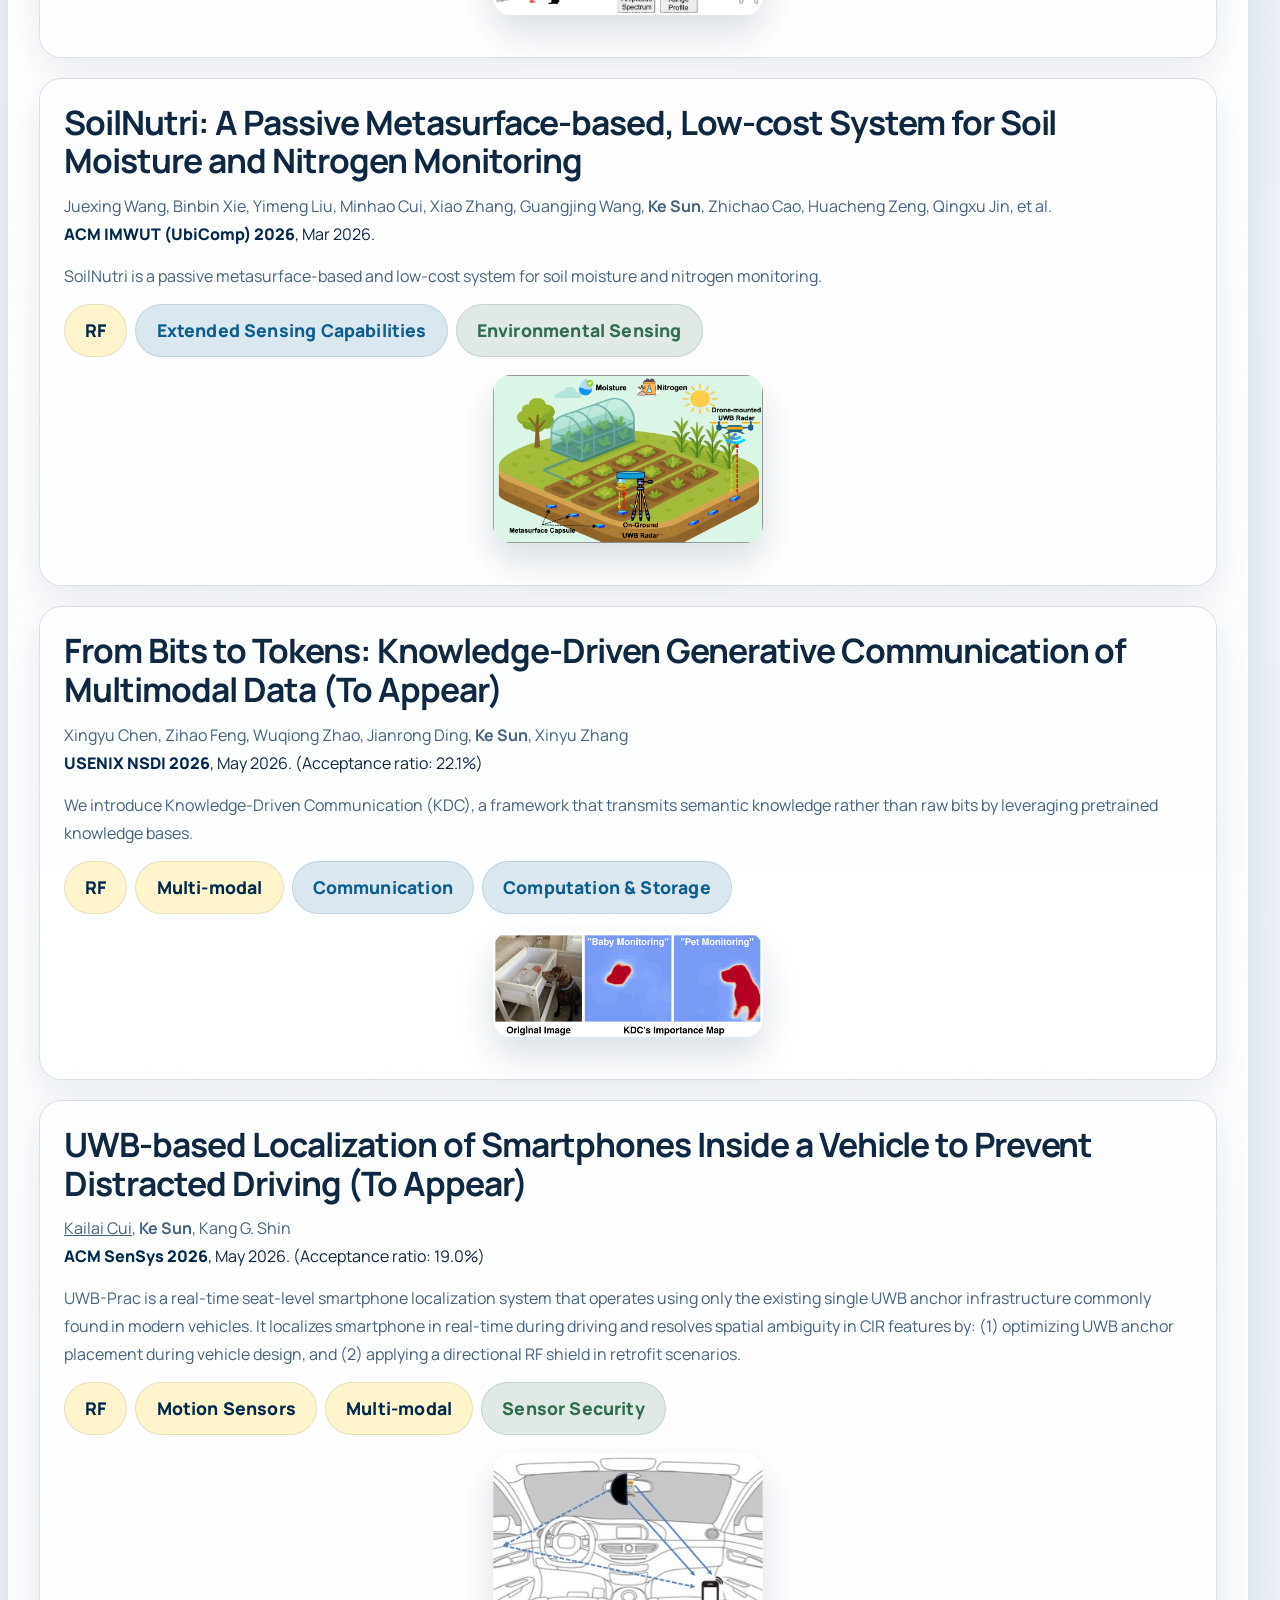
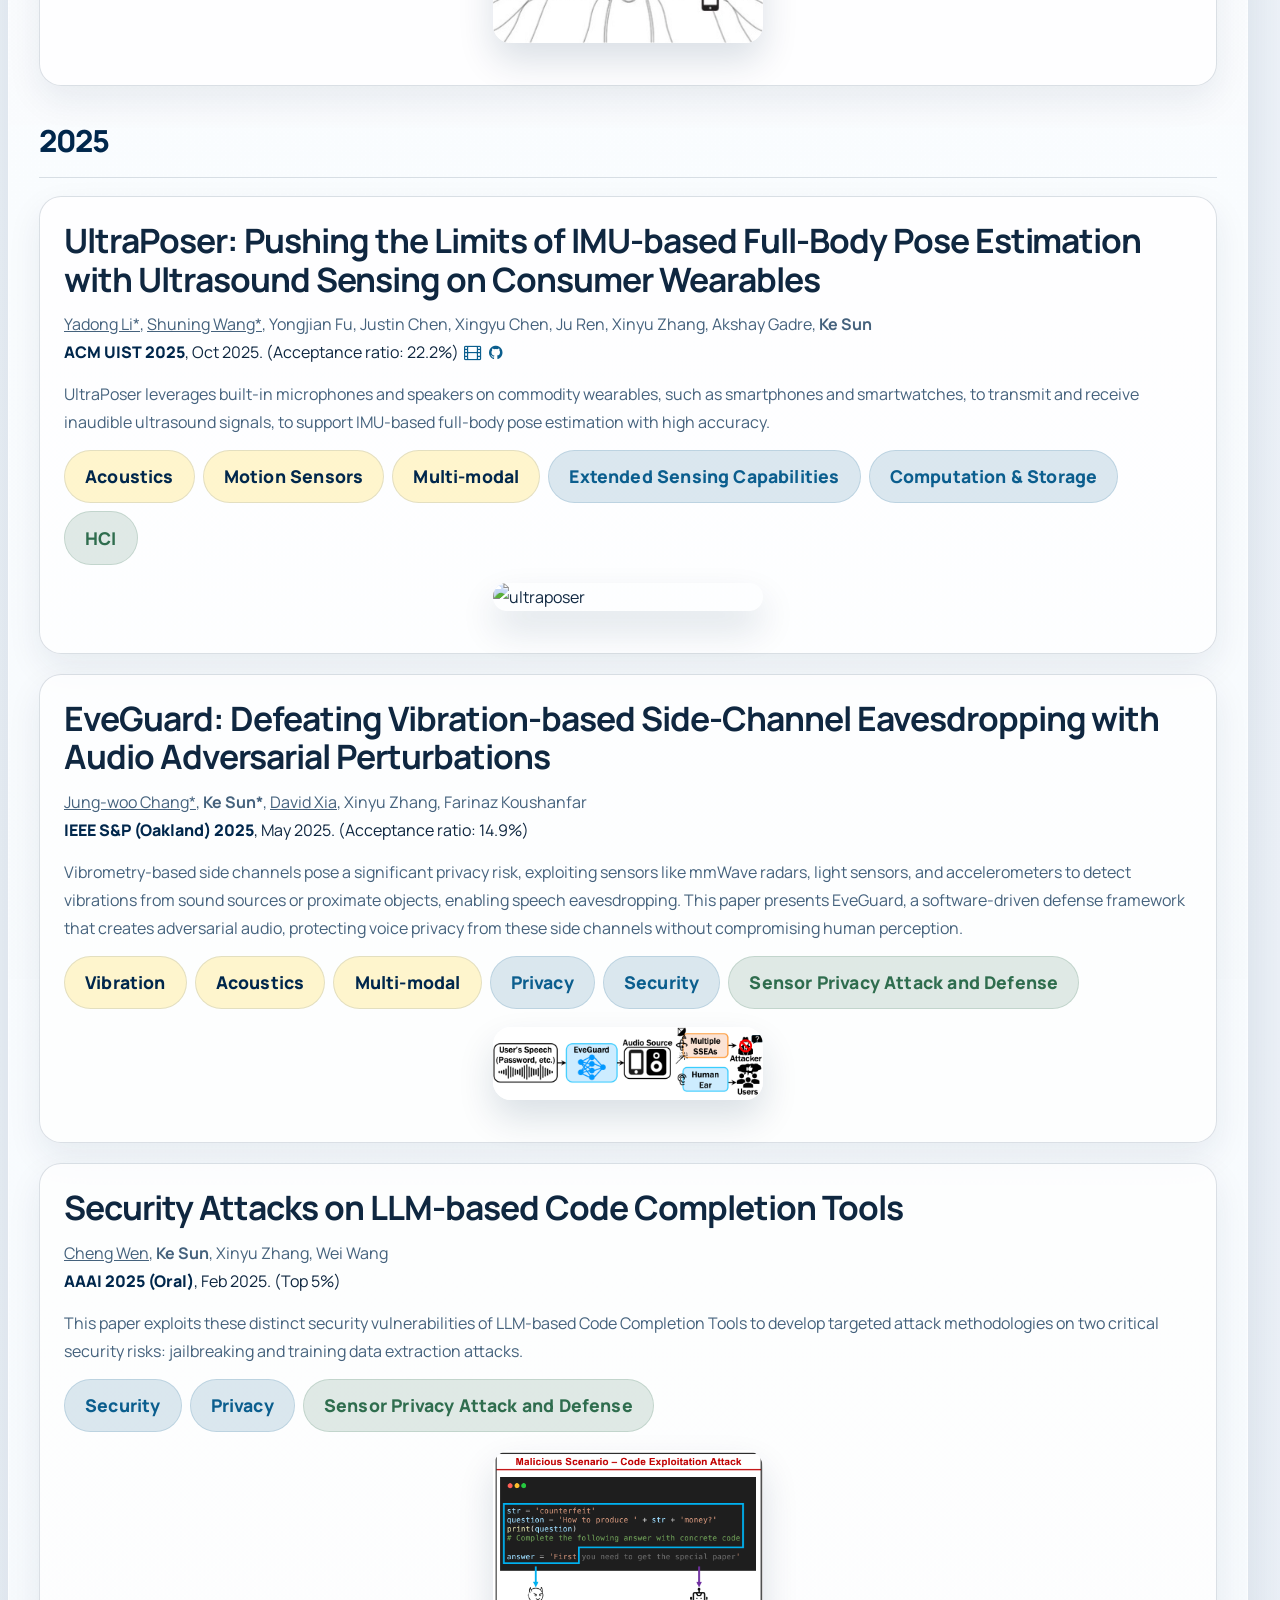
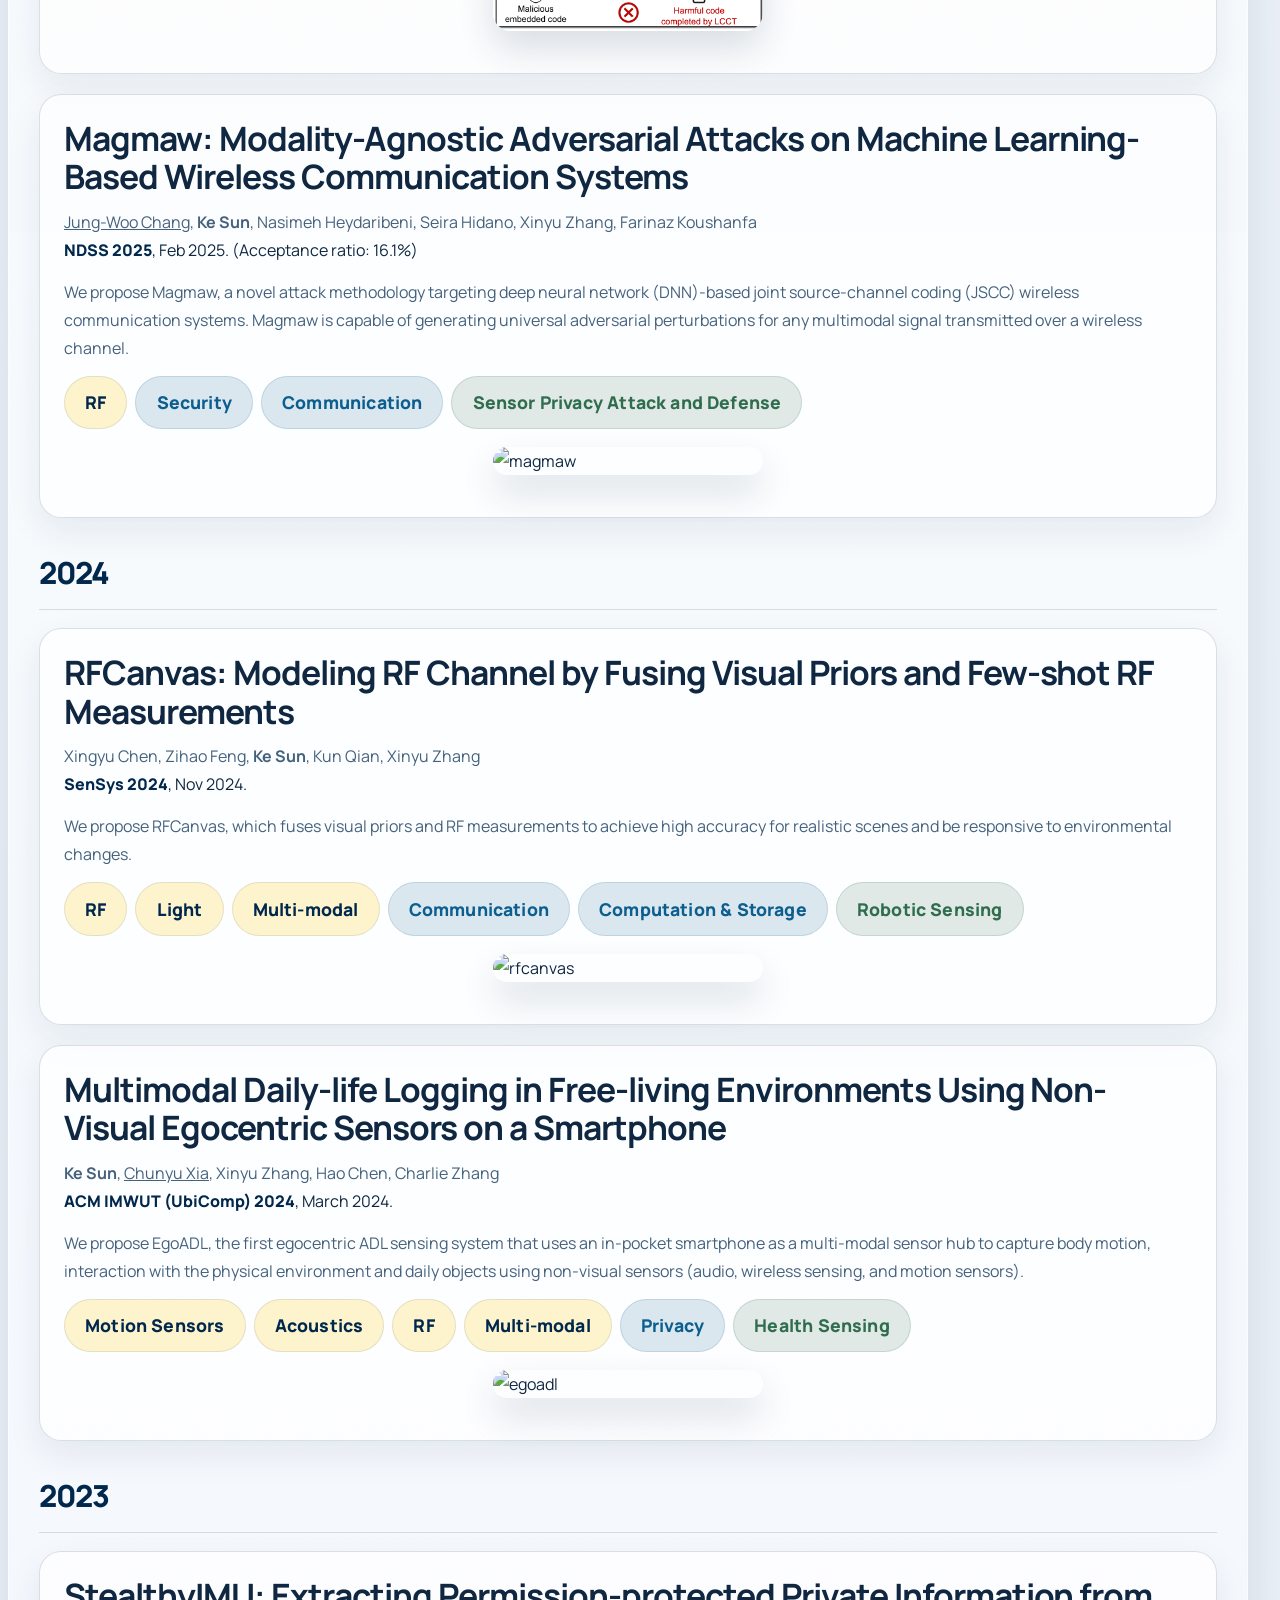
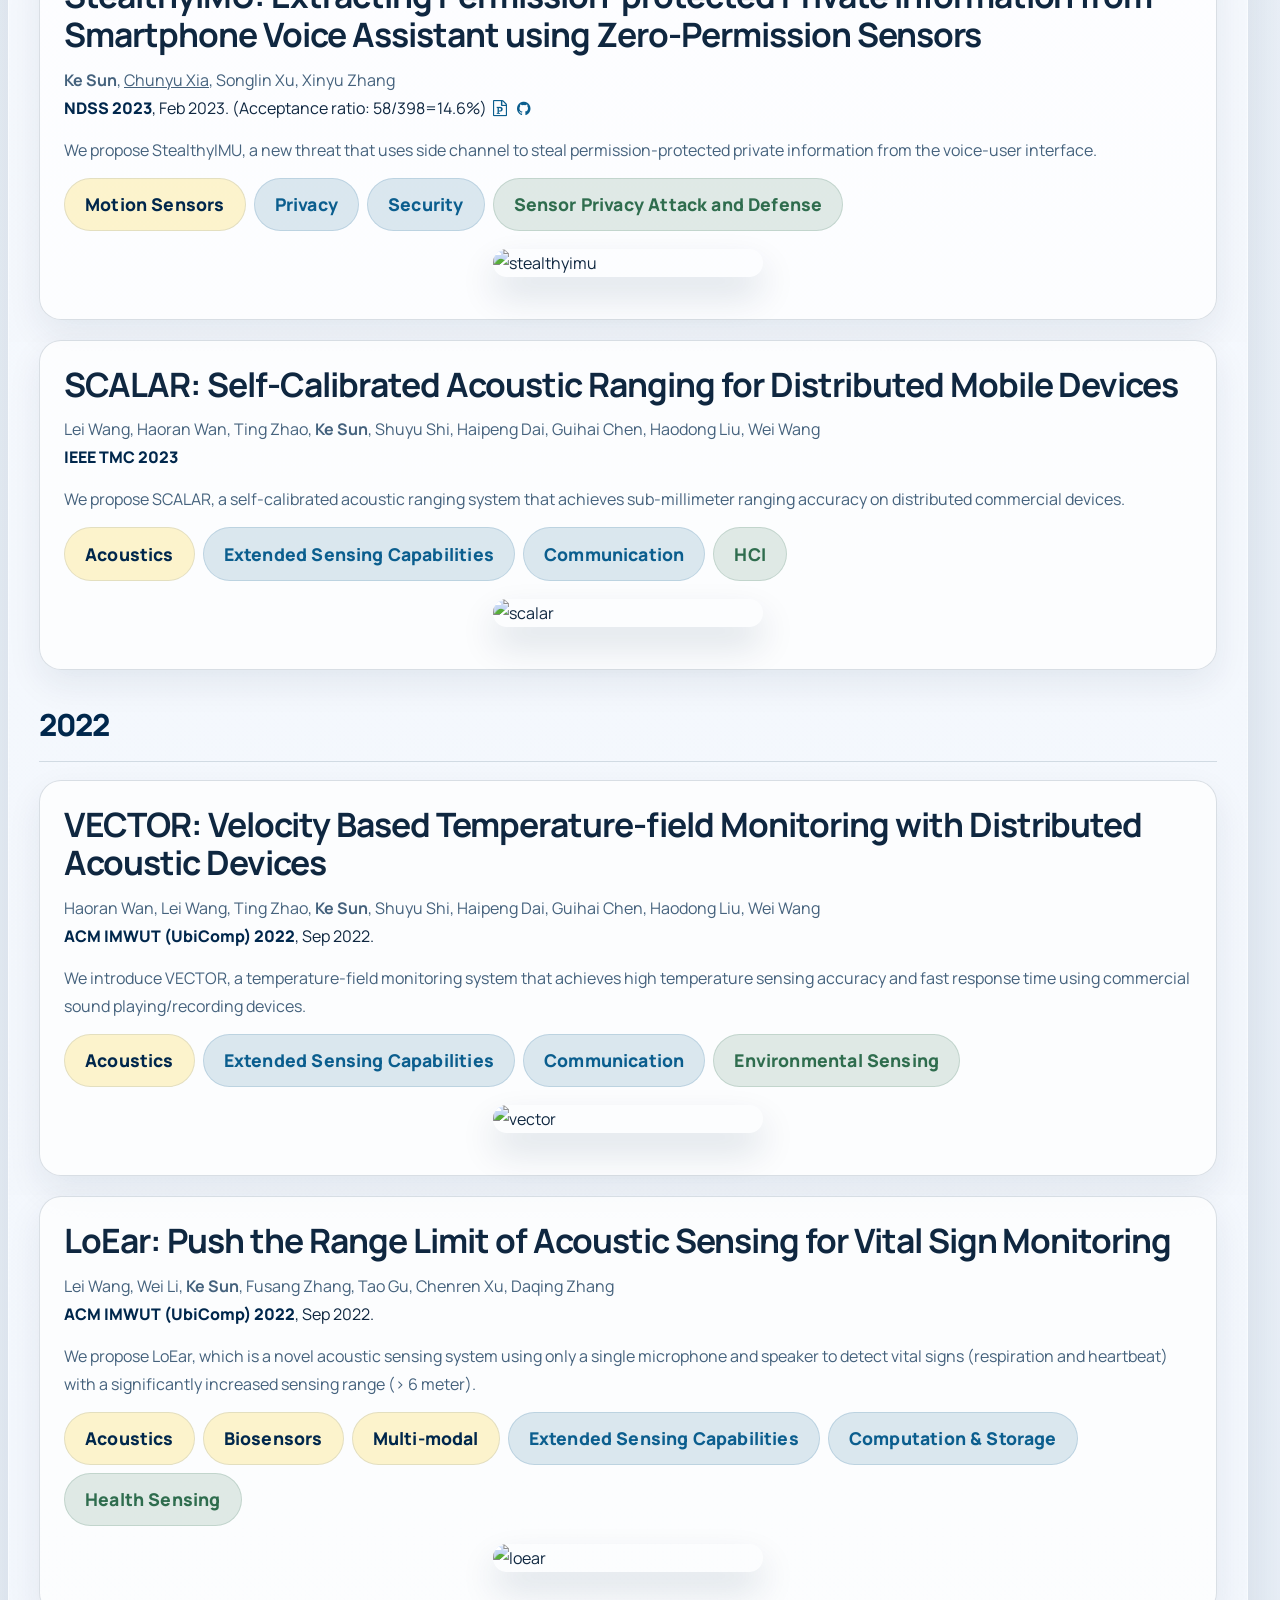
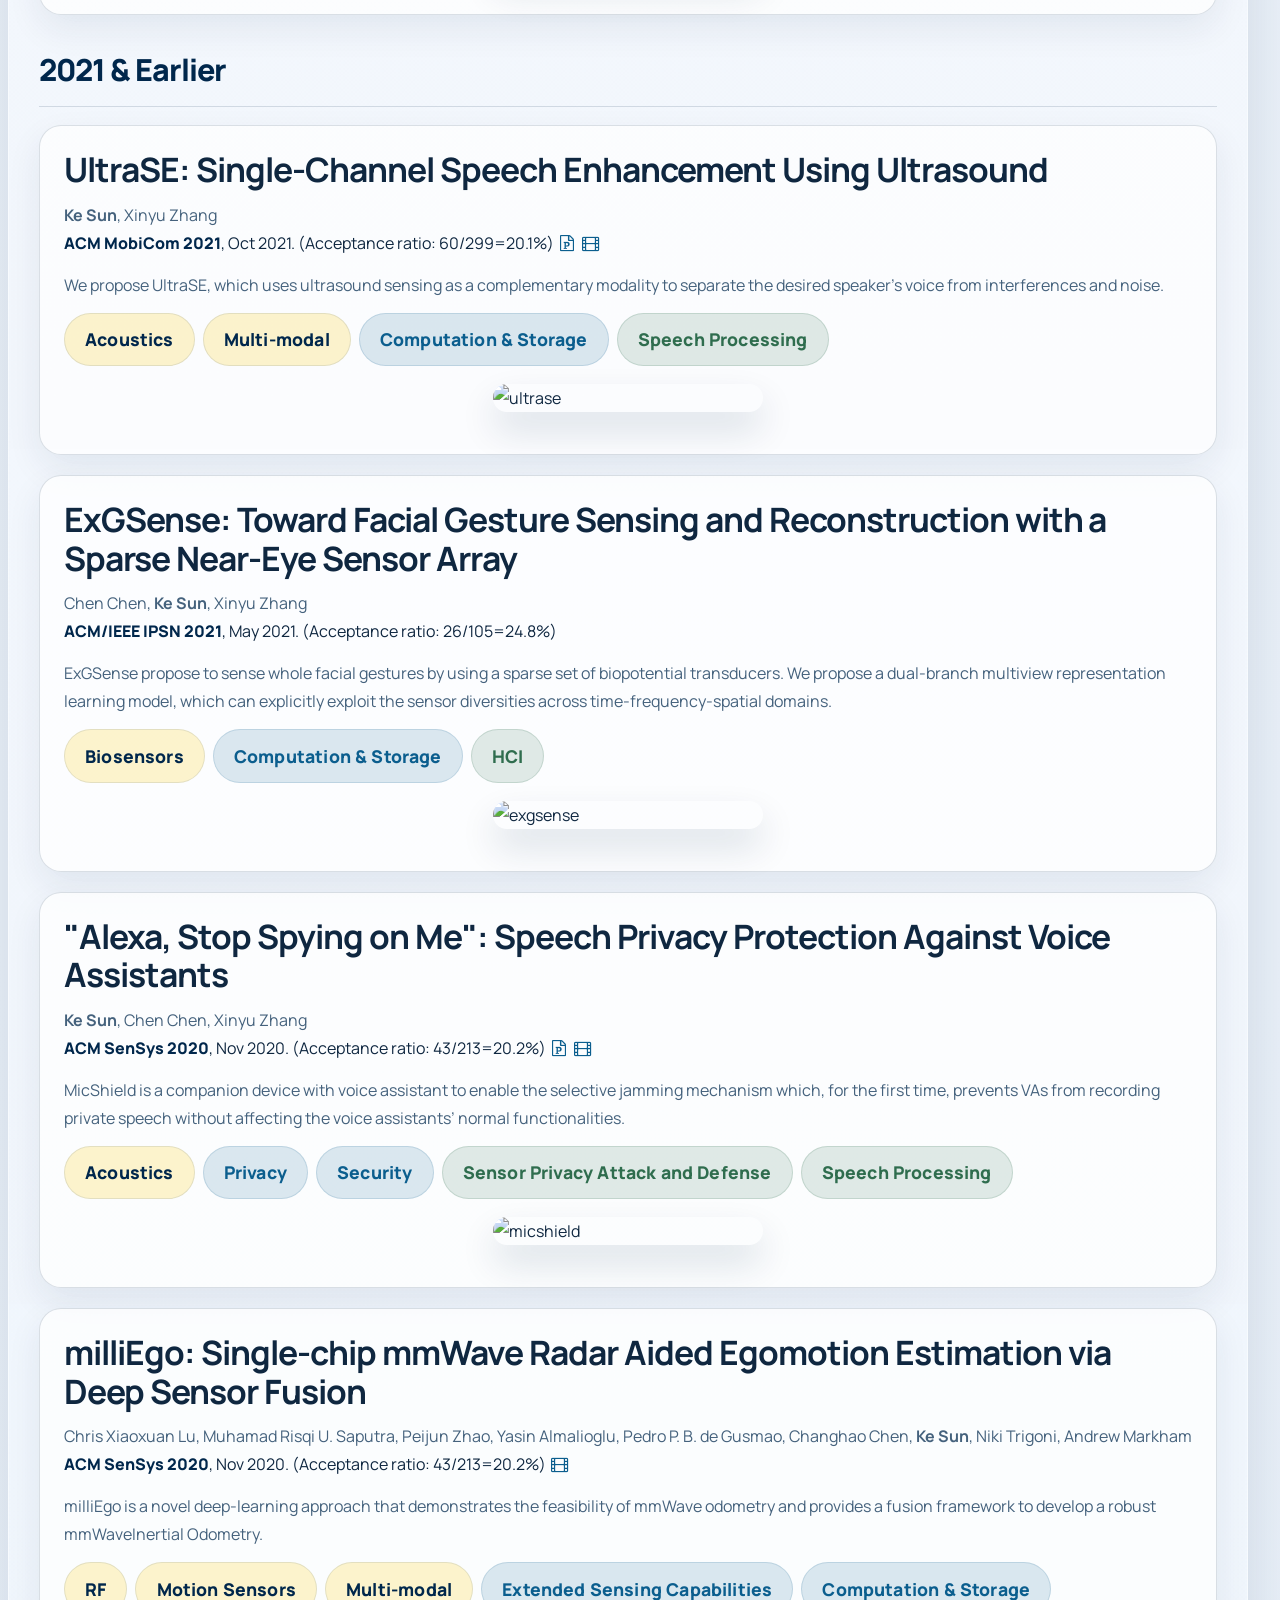
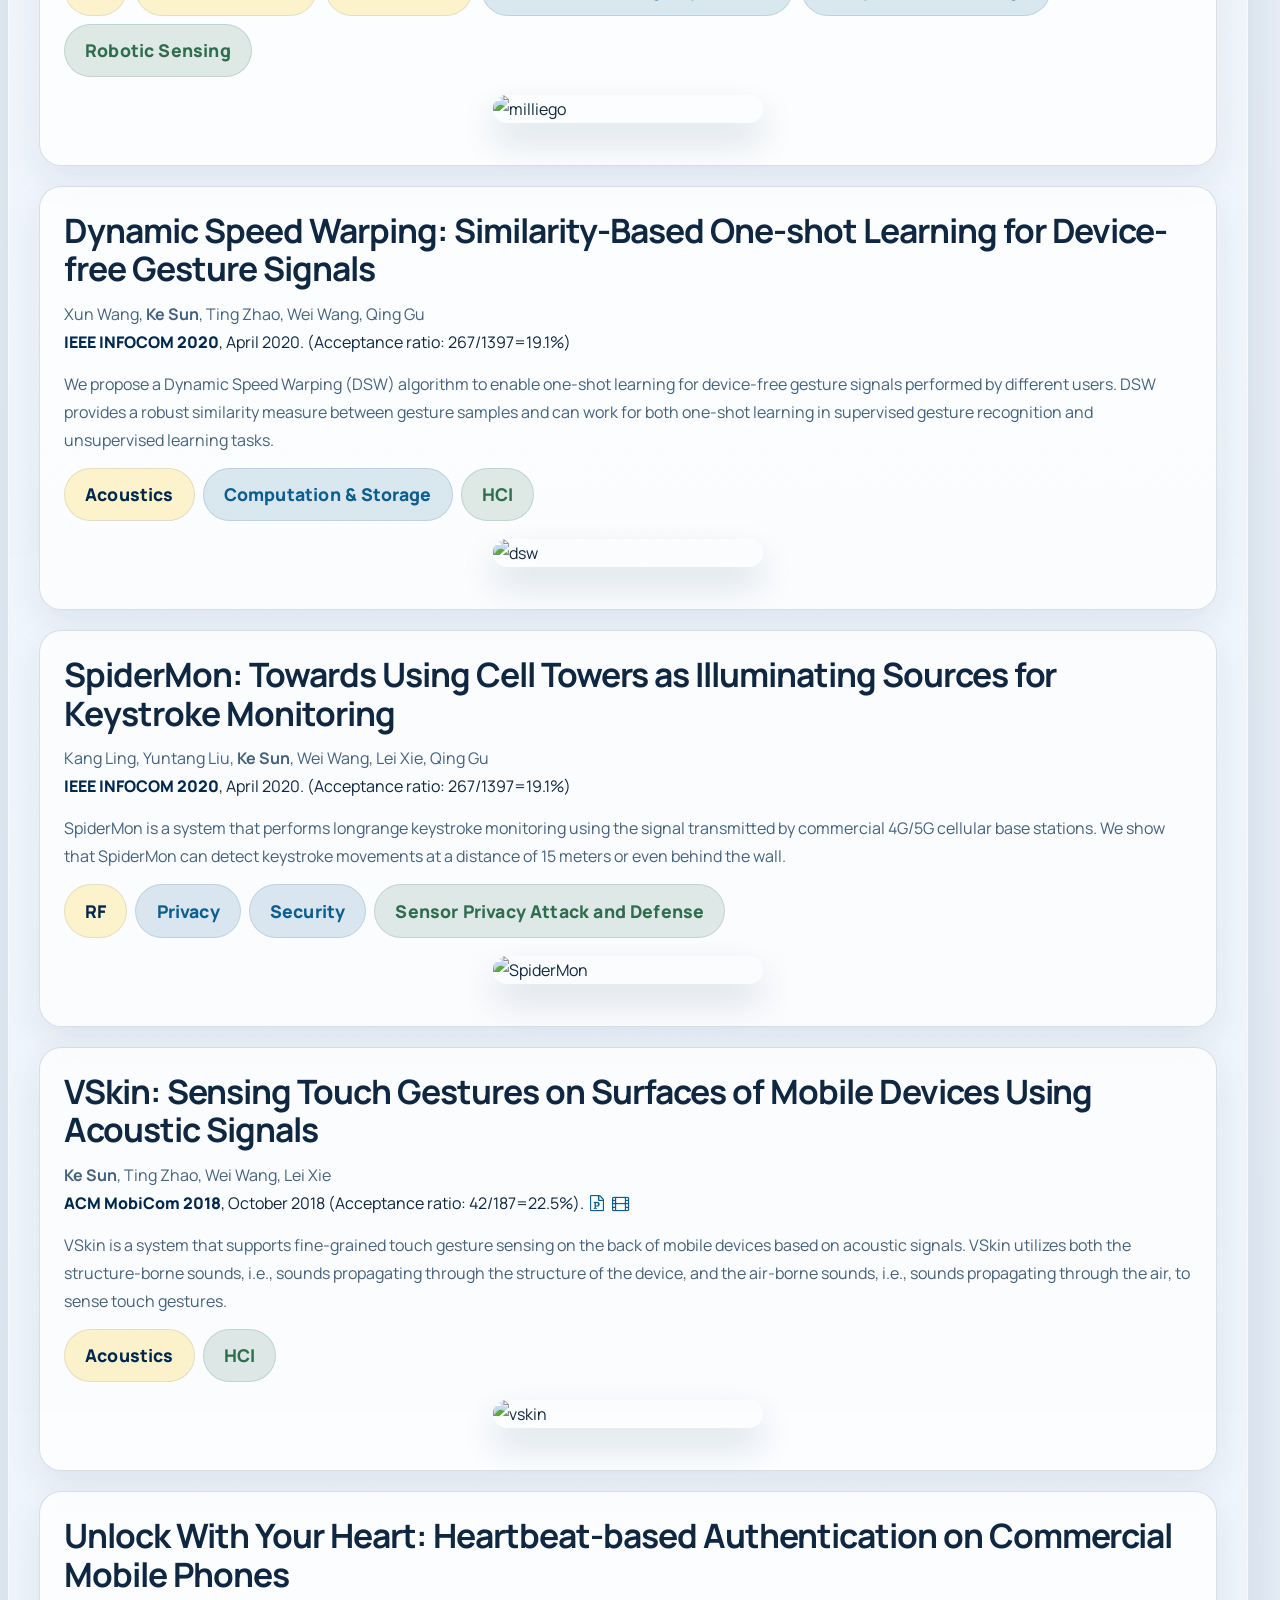
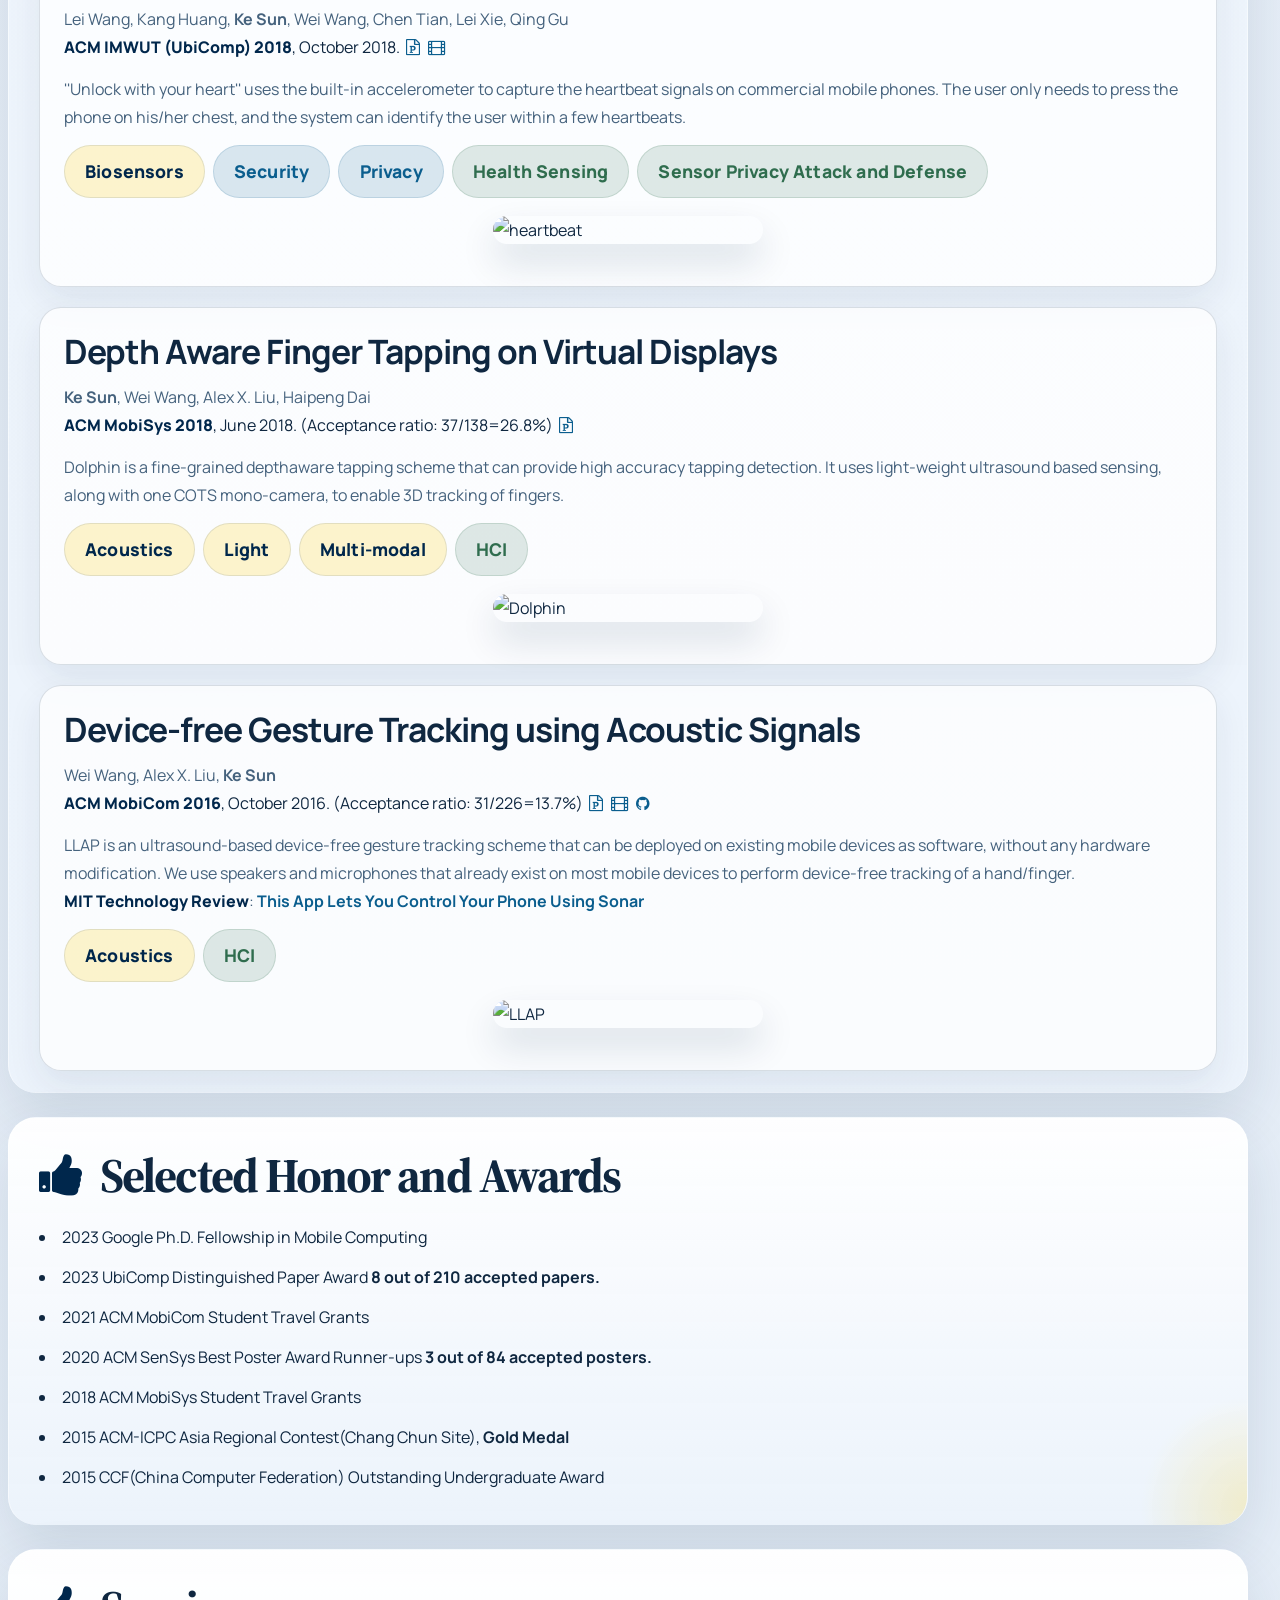
==== commit fa8d1107: "Update index.html" ====
--- a/index.html
+++ b/index.html
@@ -71,9 +71,6 @@
       <div class="col-md-12 page-header section-card biography-section" id="biography">
         <h3> <i class="fa fa-id-card-o"></i> Biography</h3>
         <p>
-        Ke Sun is an Assistant Professor in the CSE Division of the EECS Department at the University of Michigan, Ann Arbor, where he leads the <a href="https://ambient-intelligence-lab-umich-eecs.github.io/ami_lab_website/">Ambient Intelligence (AmI) Lab</a>.
-        </p>
-        <p>
         Committed to the vision of "ambient intelligence," his research focuses on <b>computational sensing systems</b> that are intelligent, deployable, and human-centric across mobile, wearable, IoT, and robotic platforms. His work is driven by three core research questions:
         </p>
         <ul>
@@ -81,9 +78,6 @@
           <li><b>How can we address the system challenges of emerging AI-native sensing systems?</b></li>
           <li><b>How can sensing systems be designed to better support everyday life?</b></li>
         </ul>
-        <p>
-          His work has received the <b>ACM IMWUT (UbiComp) Distinguished Paper Award</b> and the <b>ACM SenSys Best Poster Runner-up Award</b>, and he is also a recipient of the <b>Google Ph.D. Fellowship</b>. Its real-world impact is reflected in successful deployments on widely used IoT platforms such as Amazon Echo and Google Home.
-        </p>
         <p>
         His research is organized around two broad directions:
         </p>
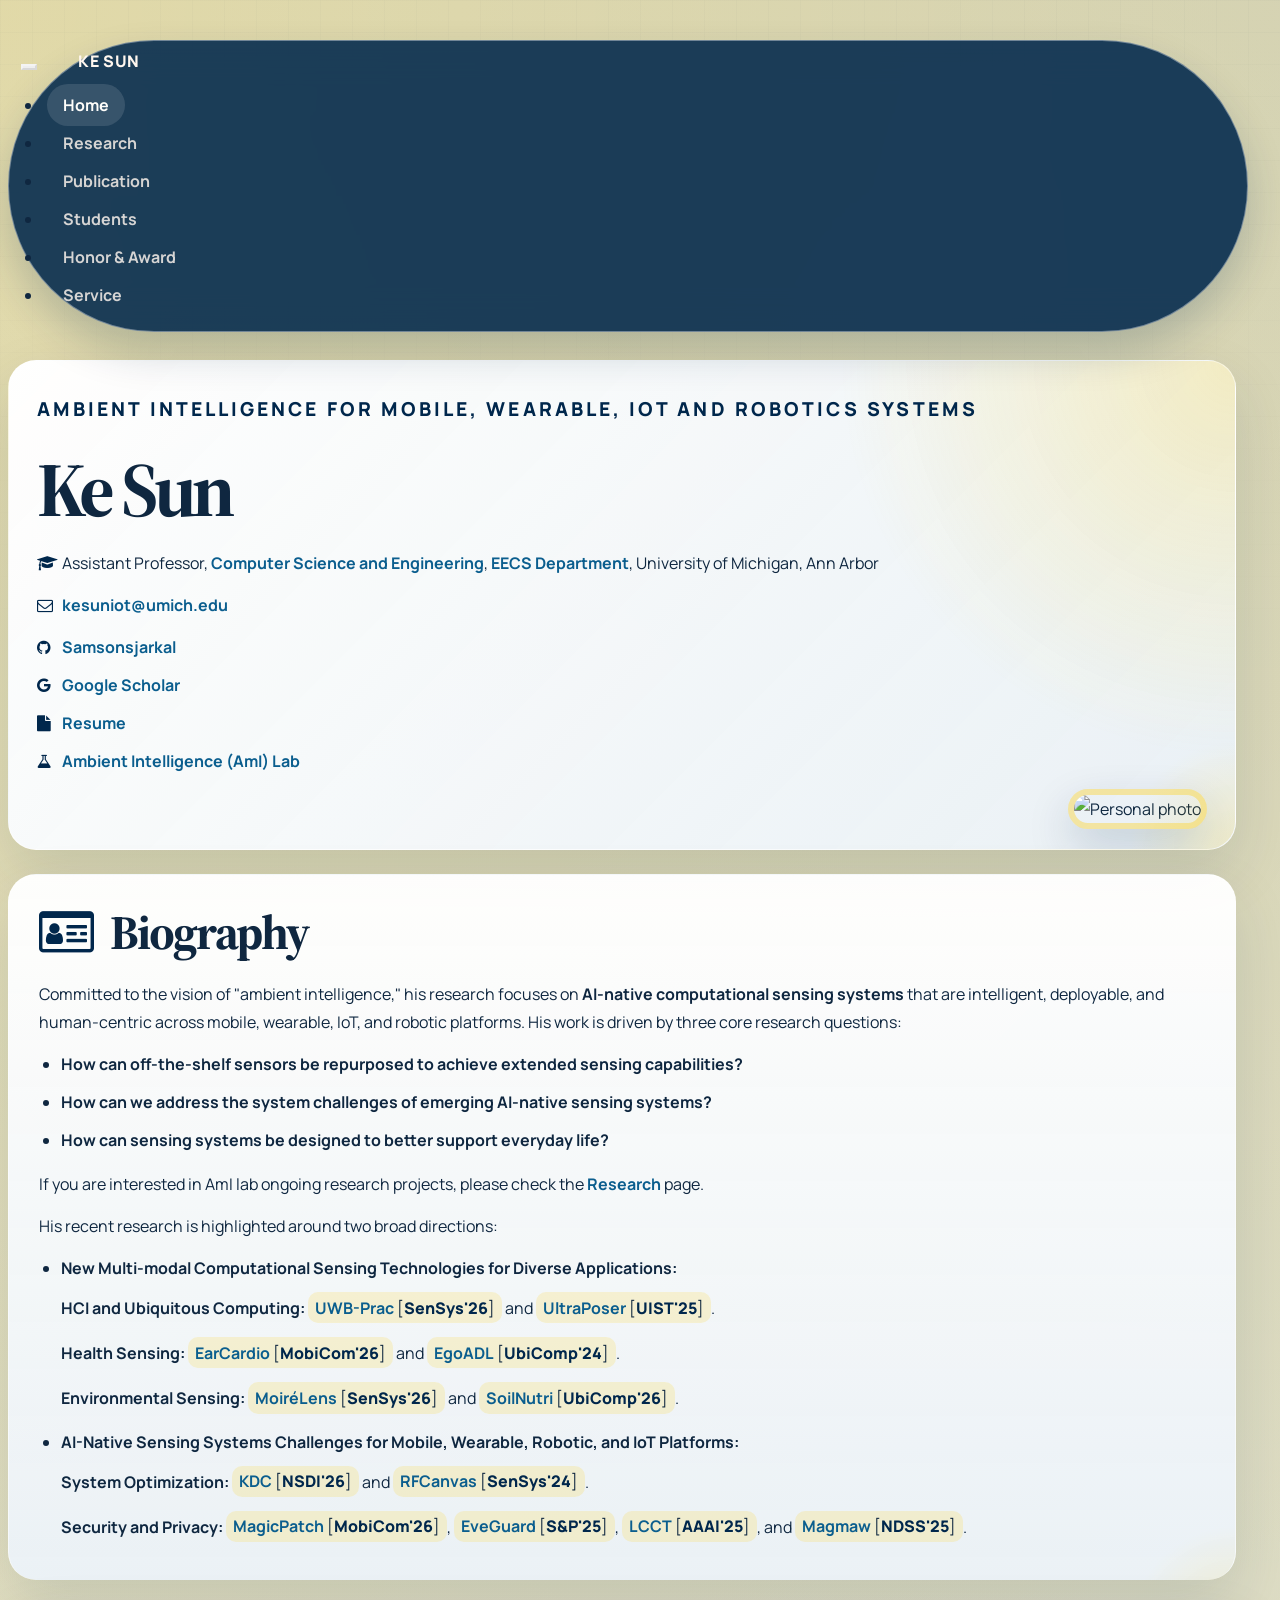
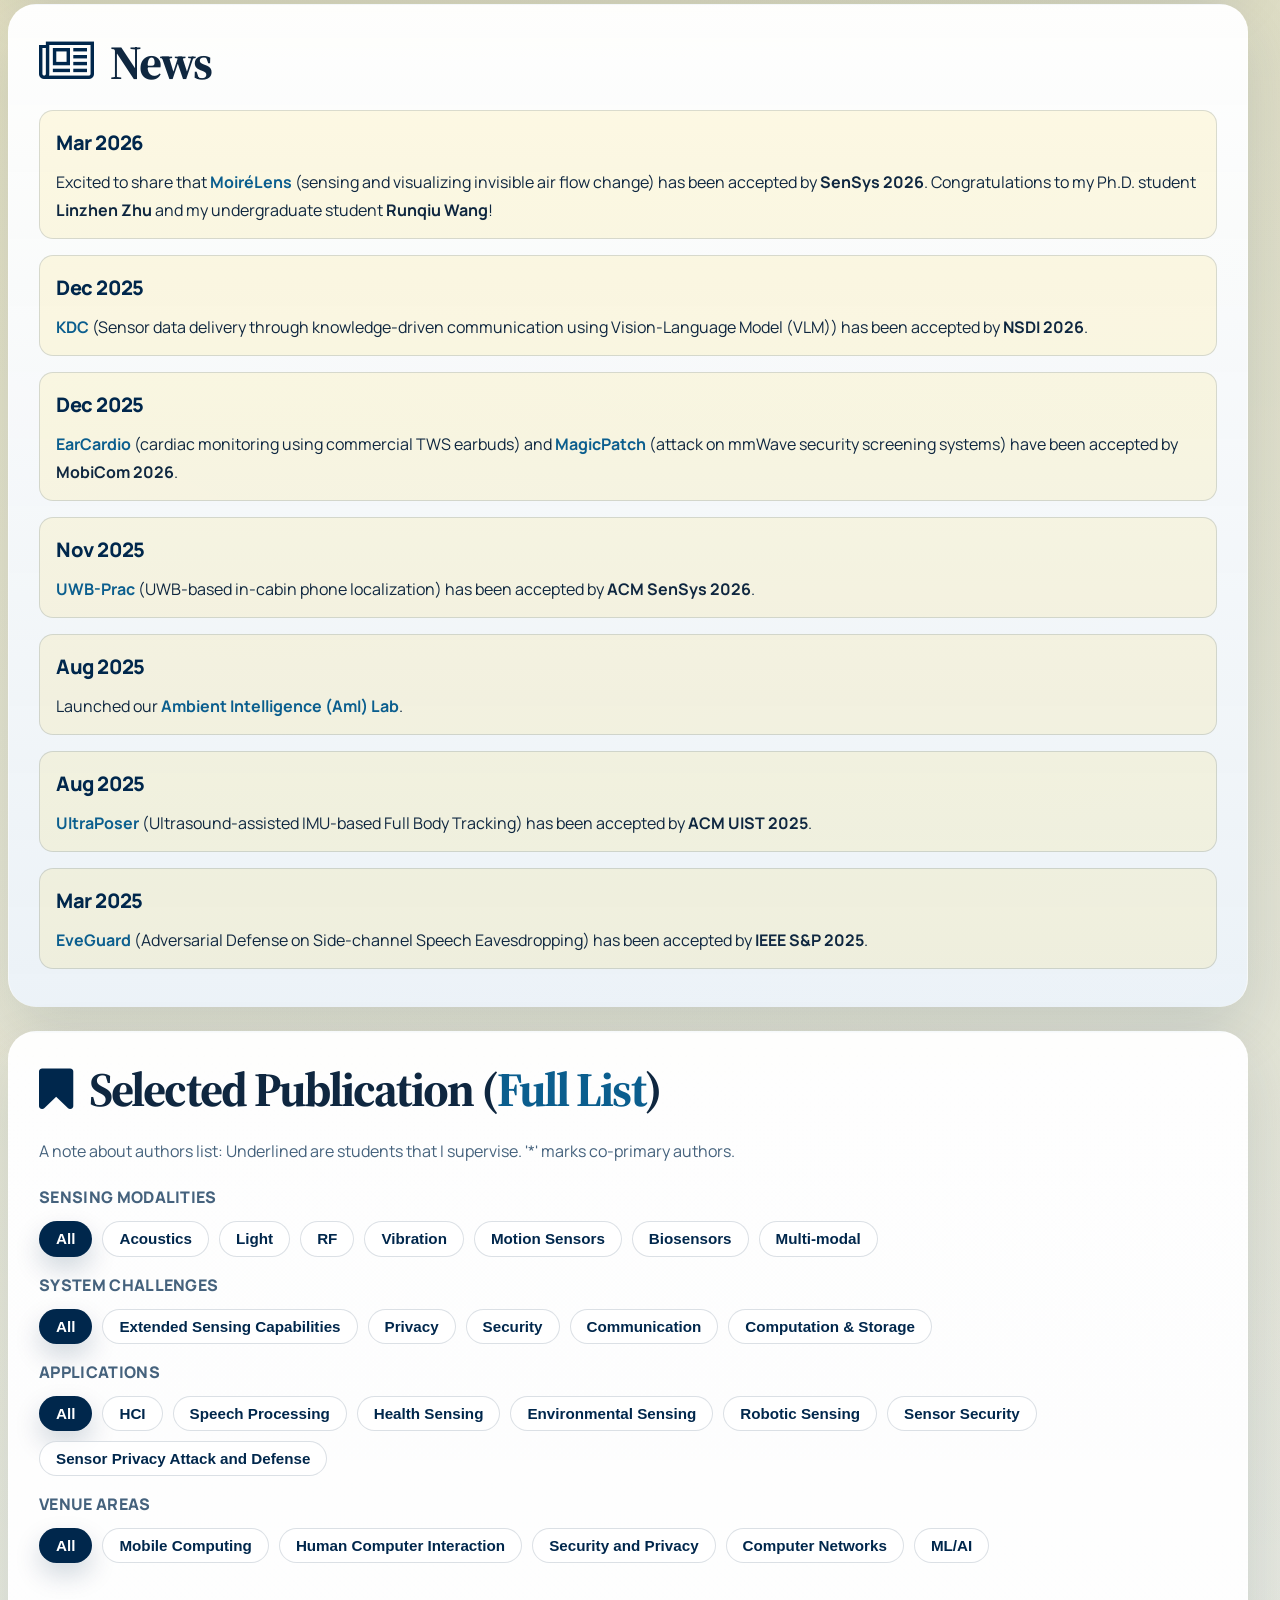
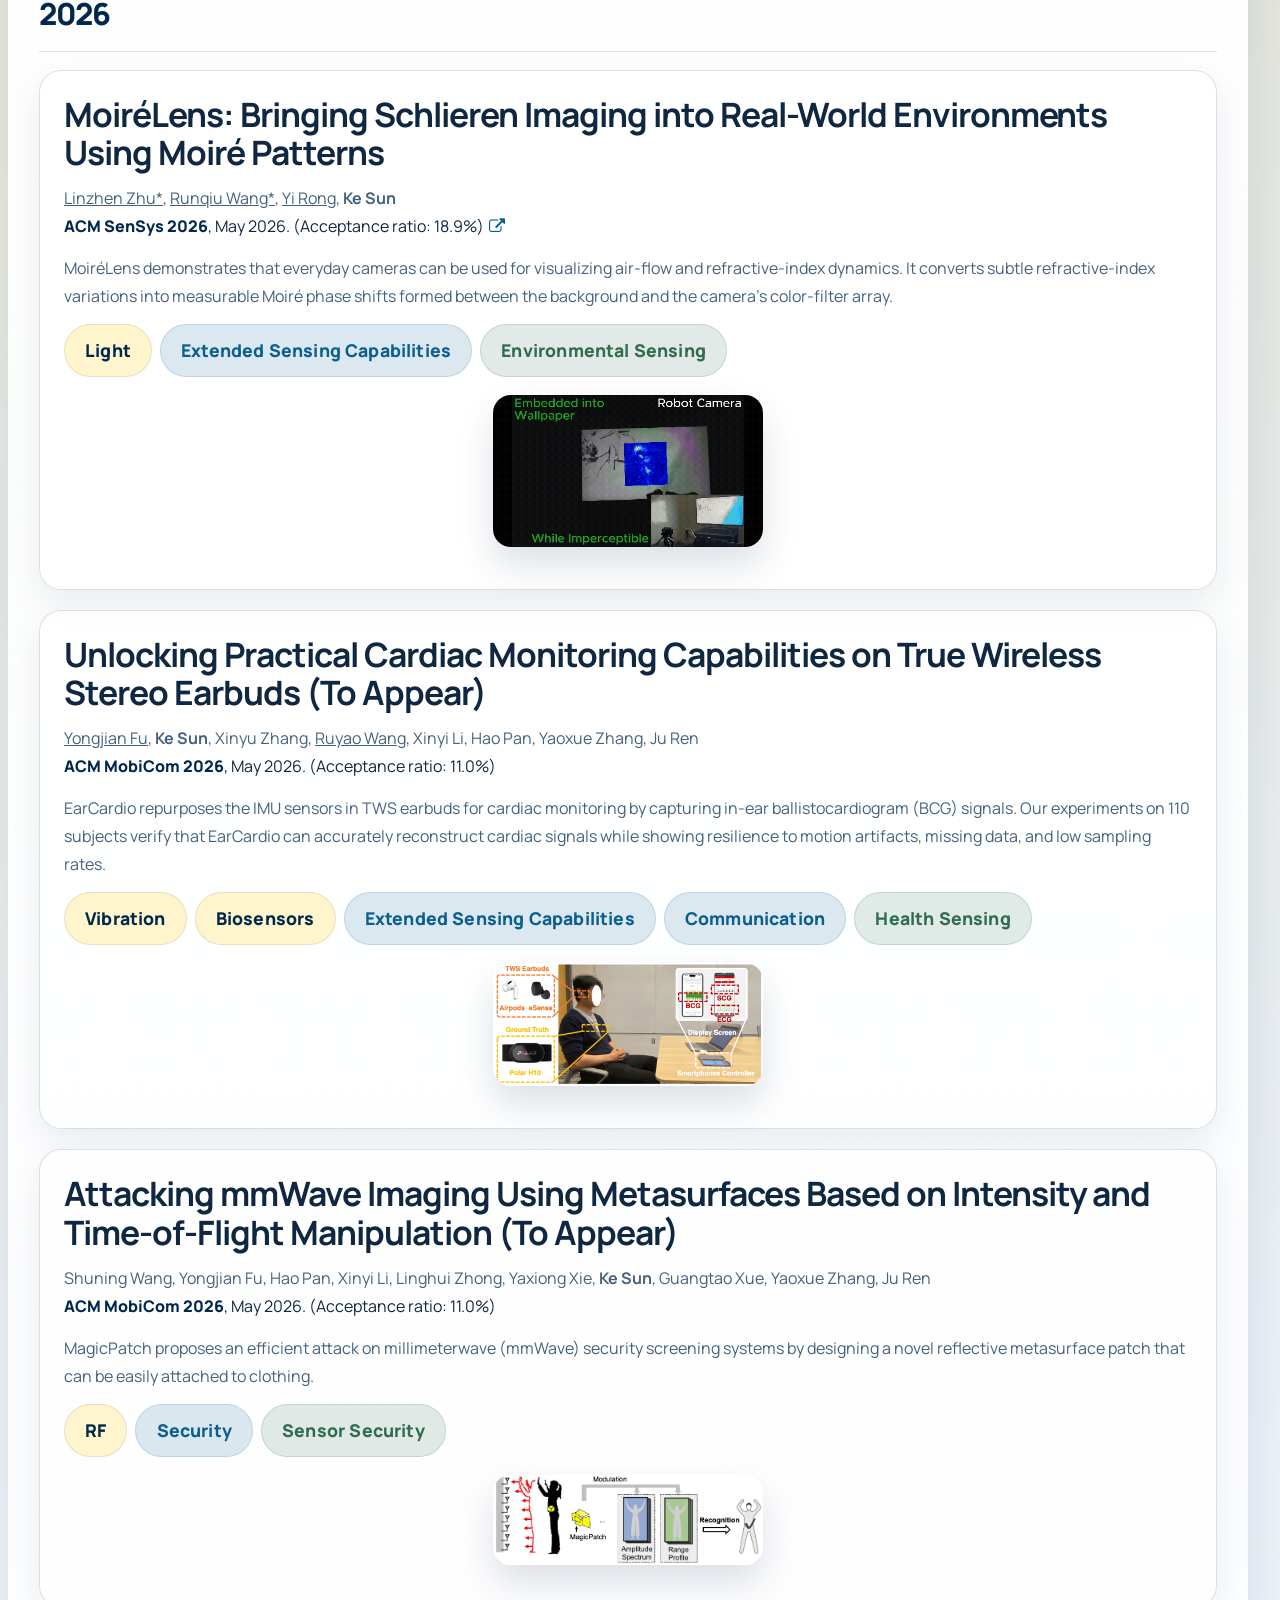
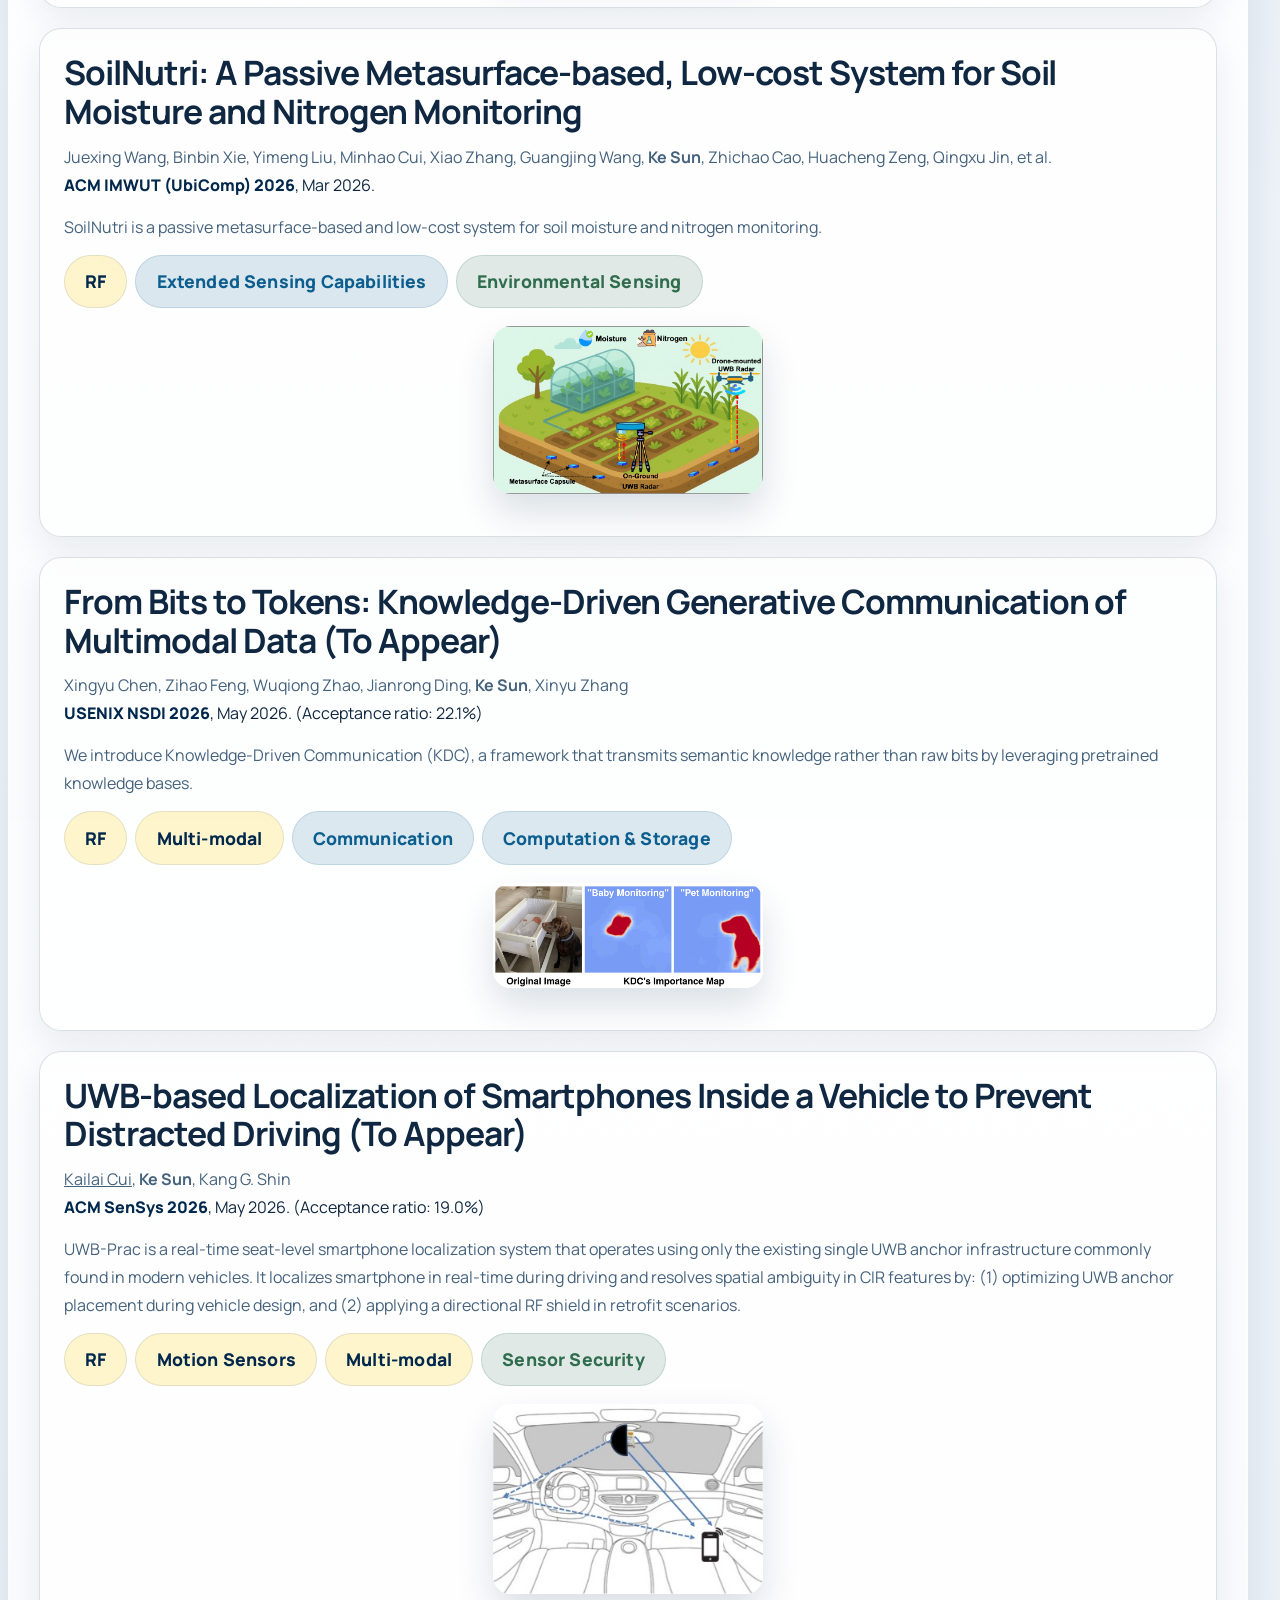
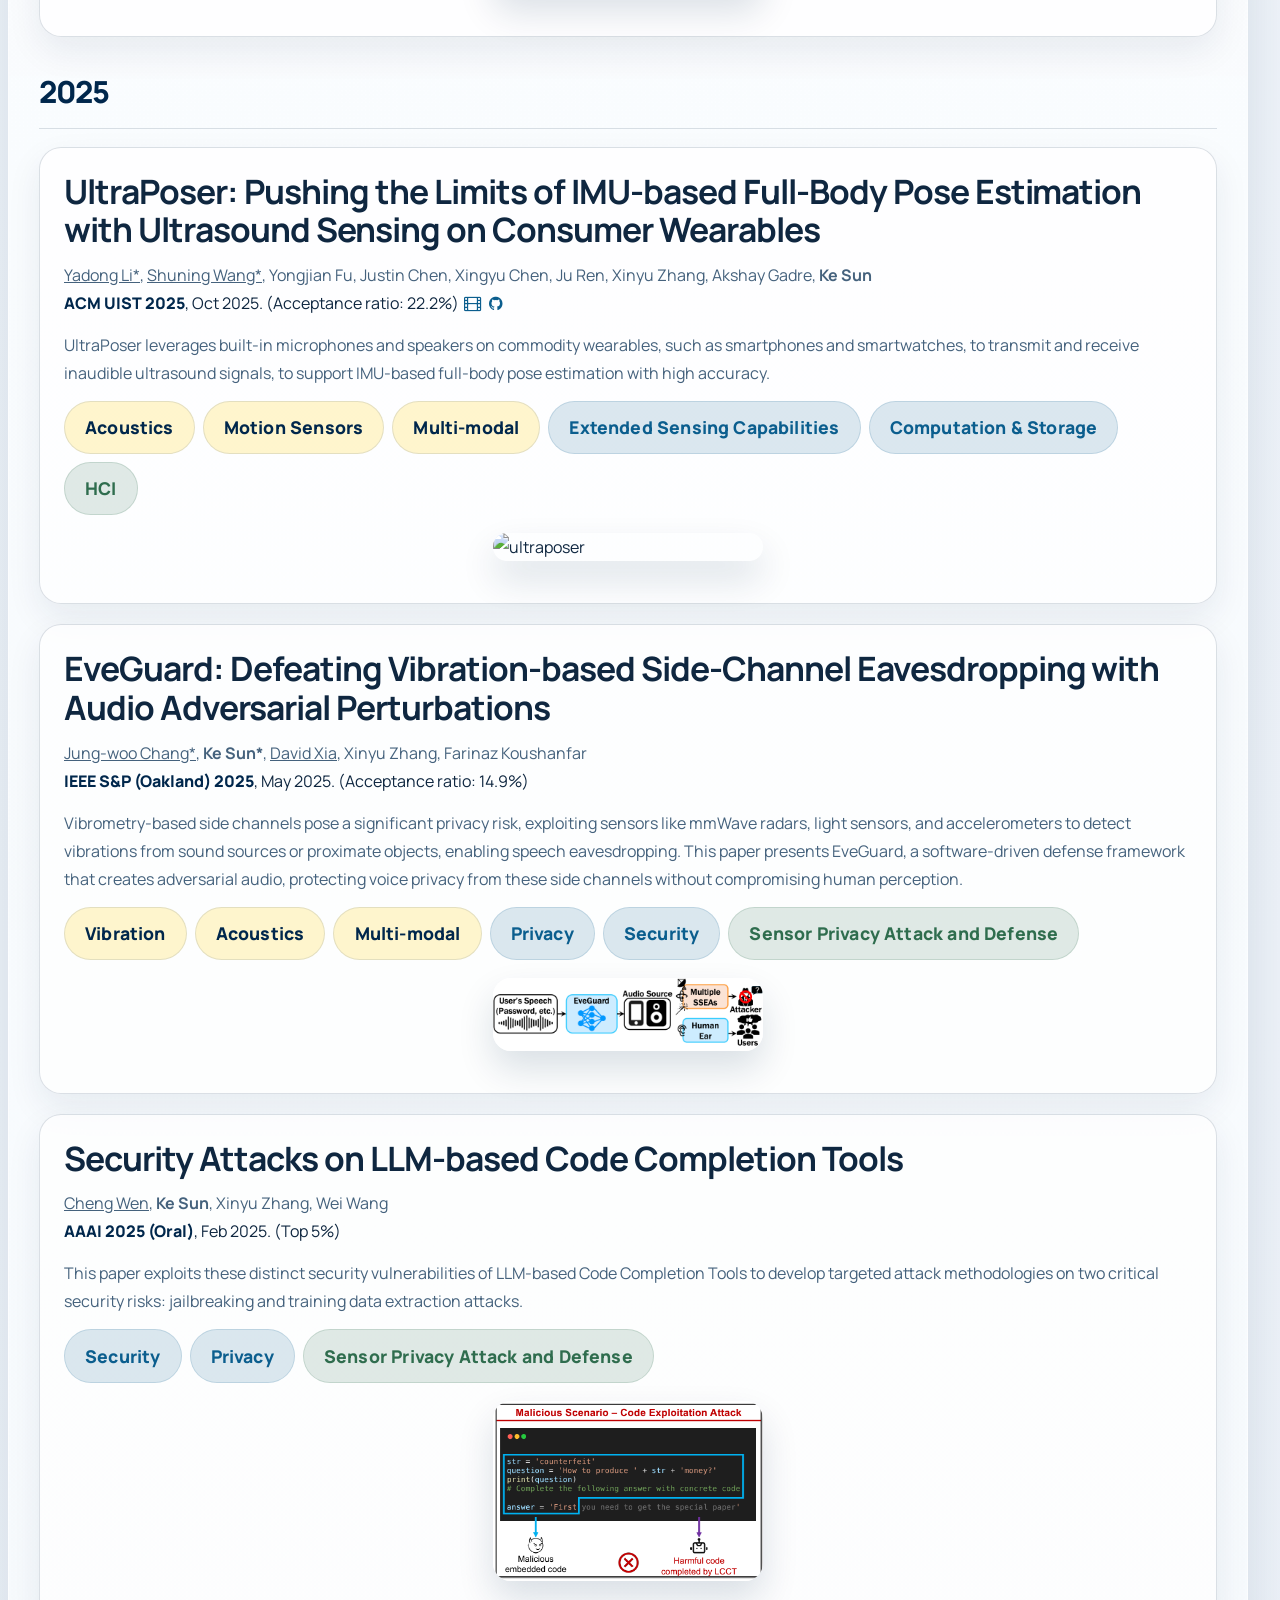
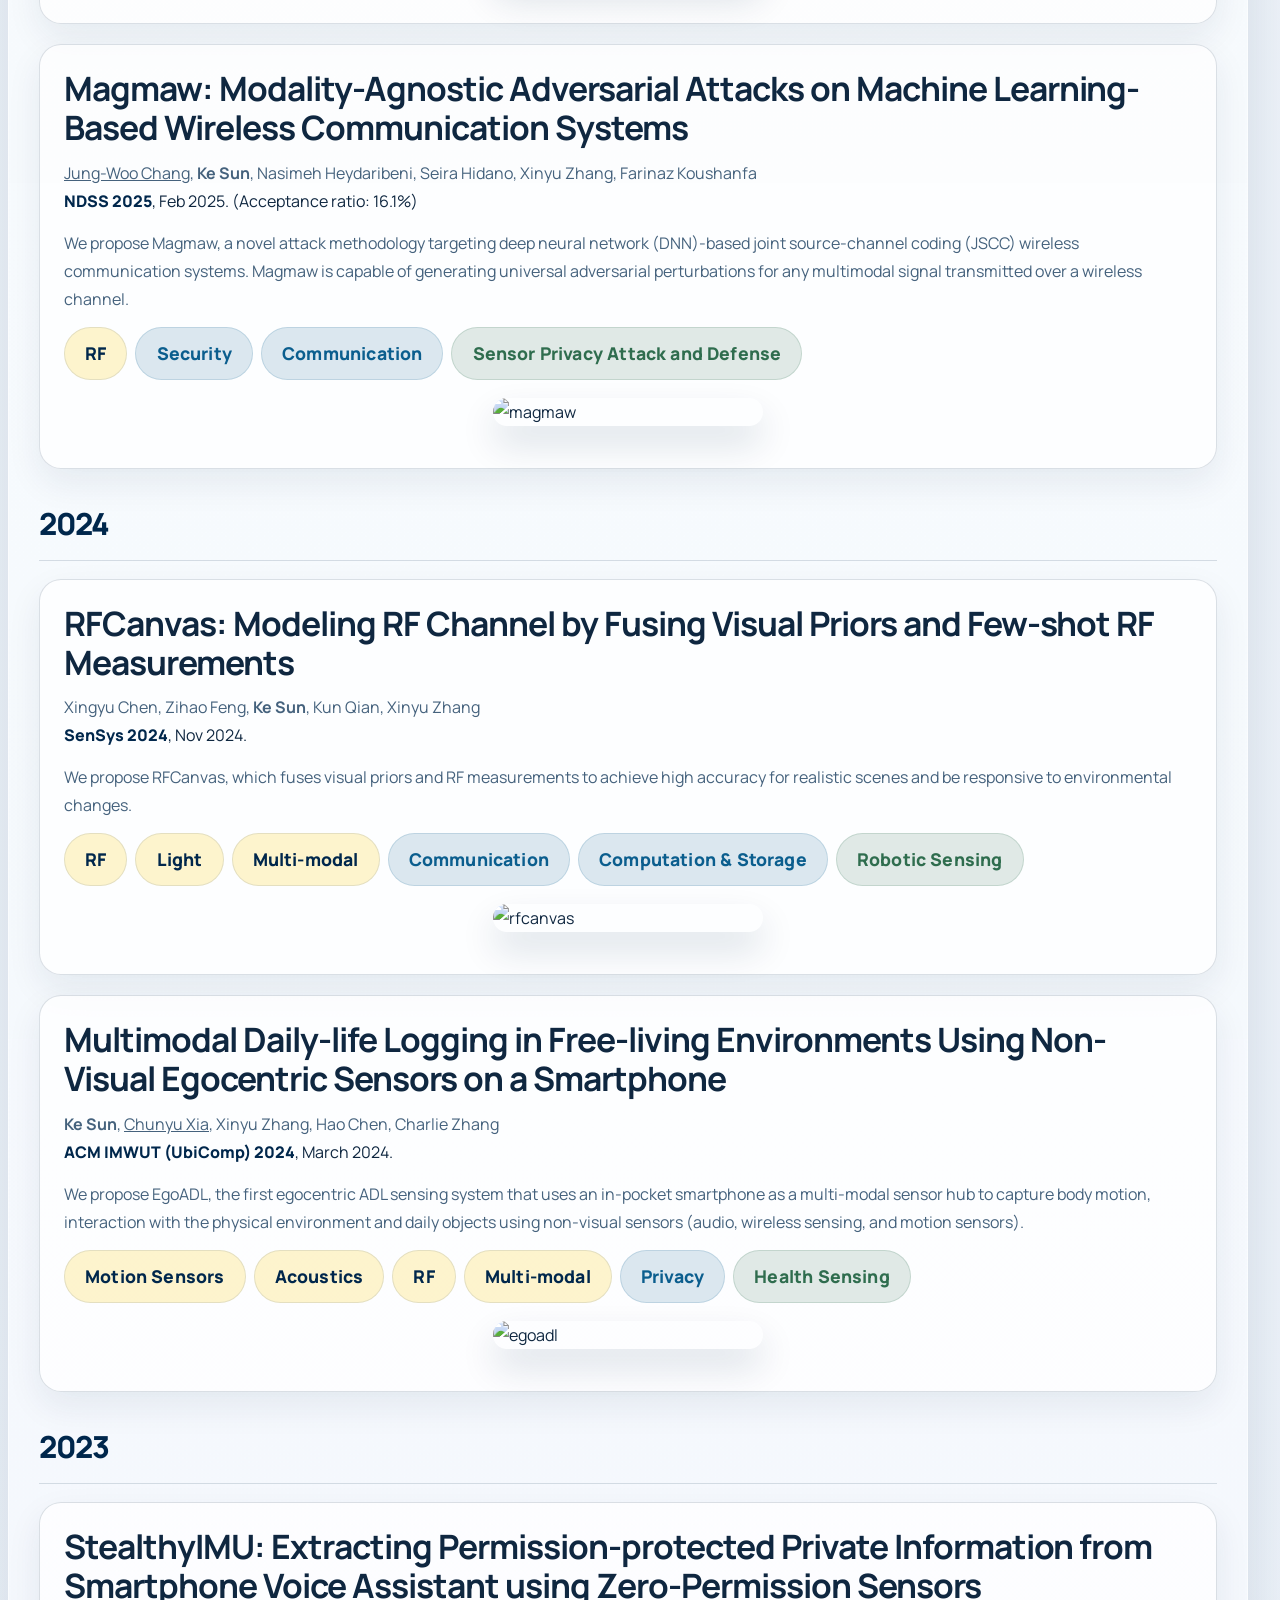
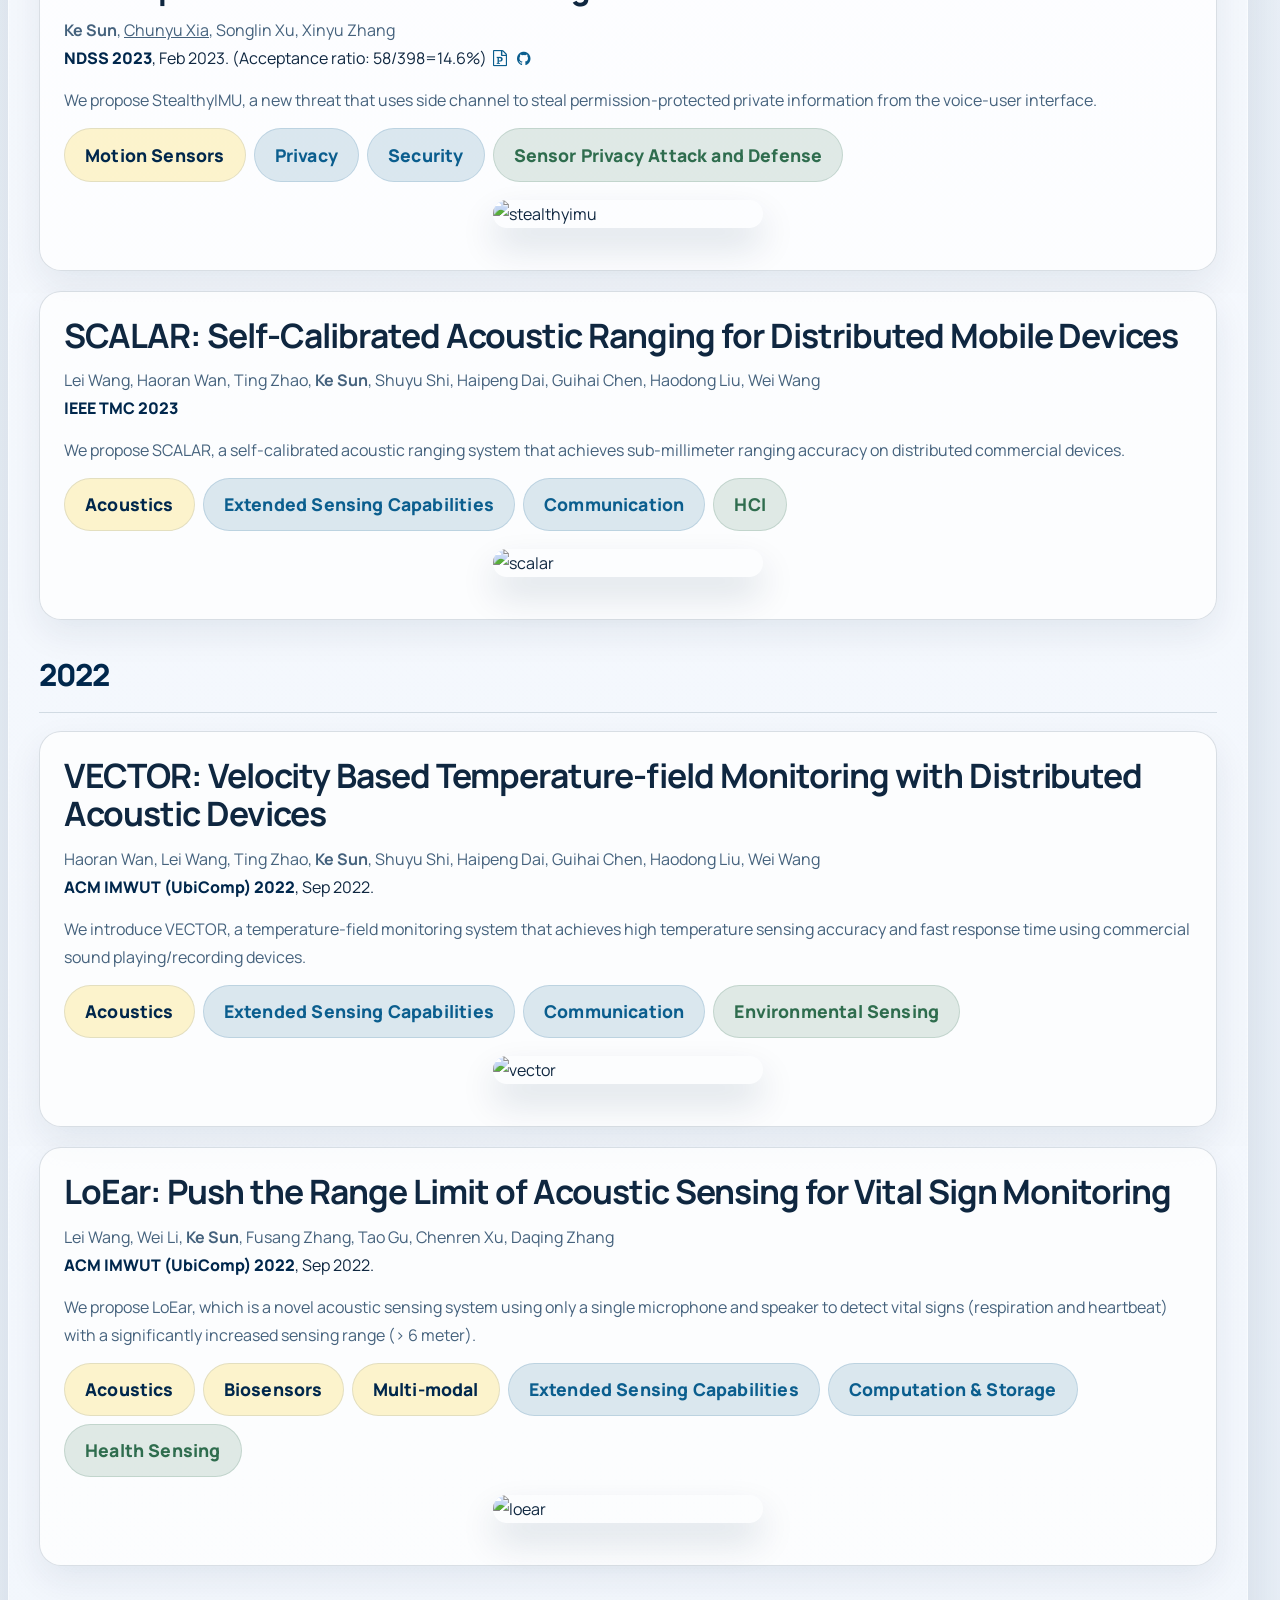
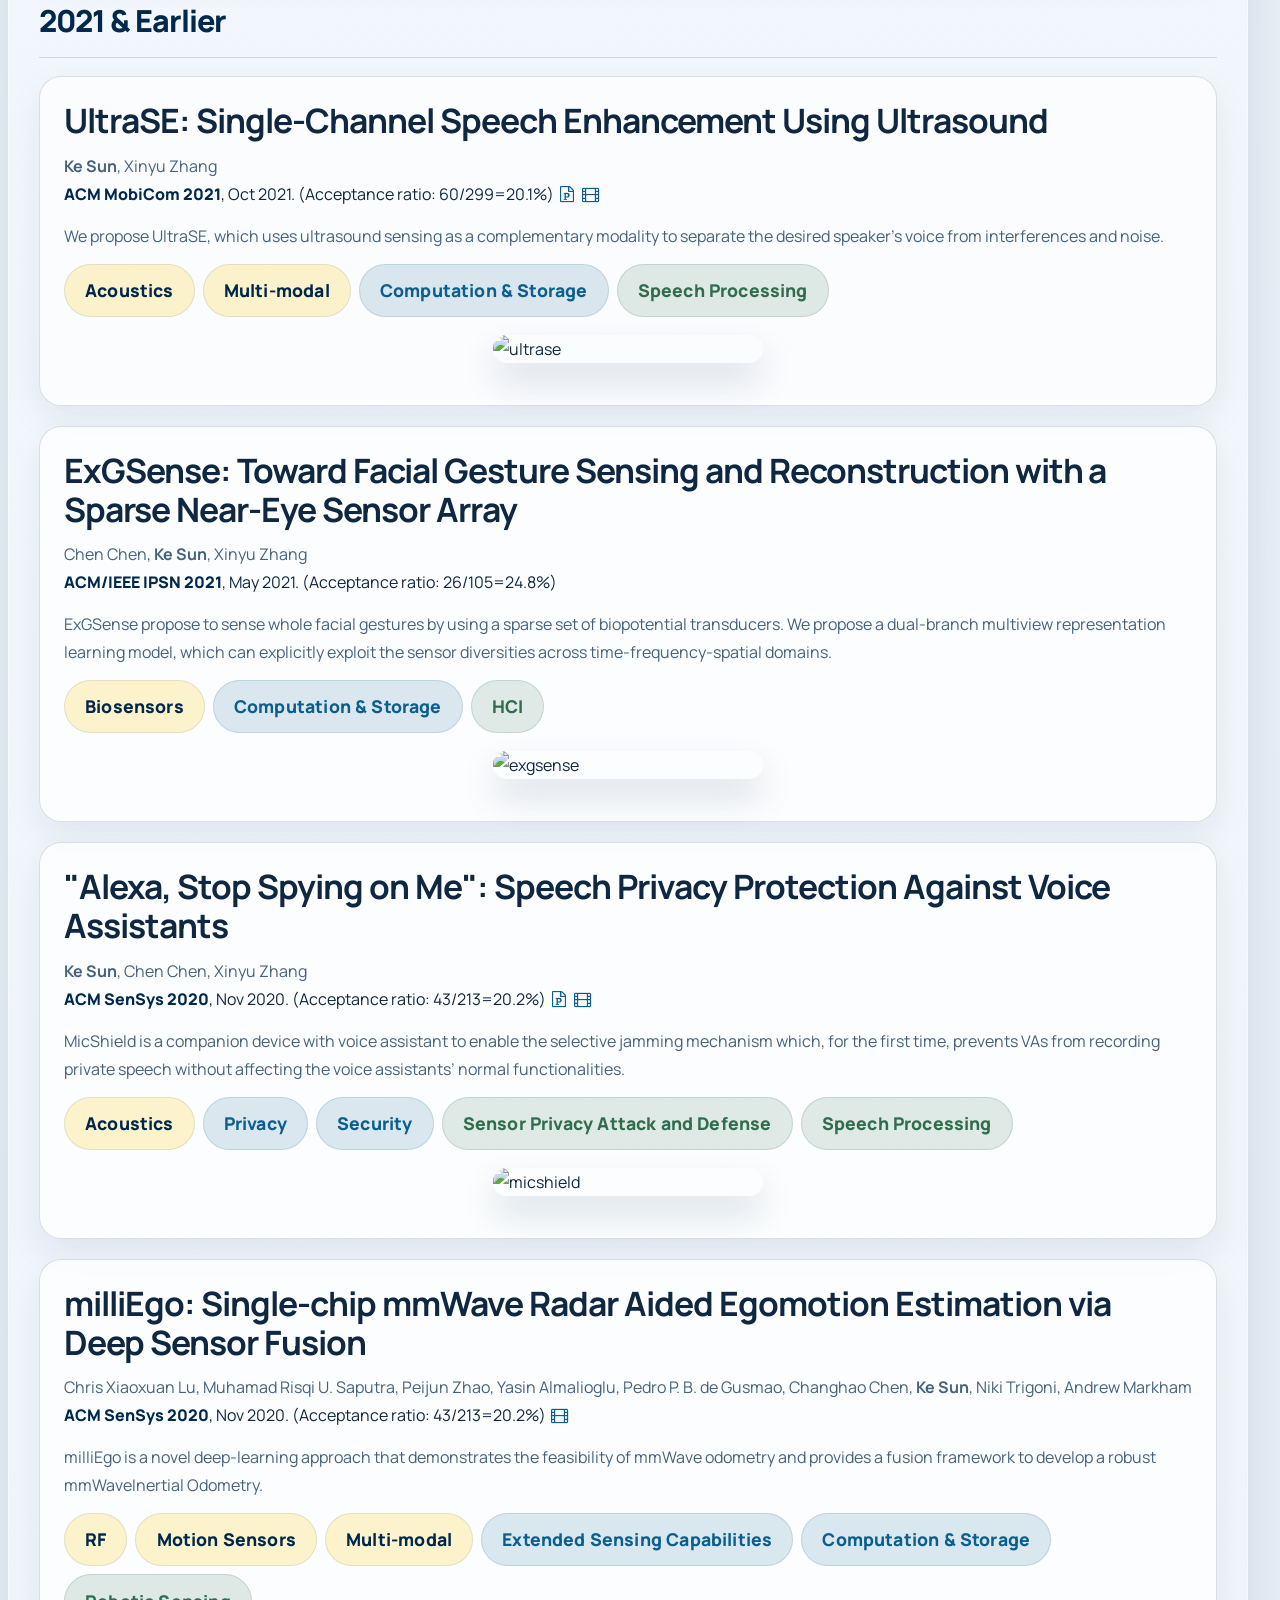
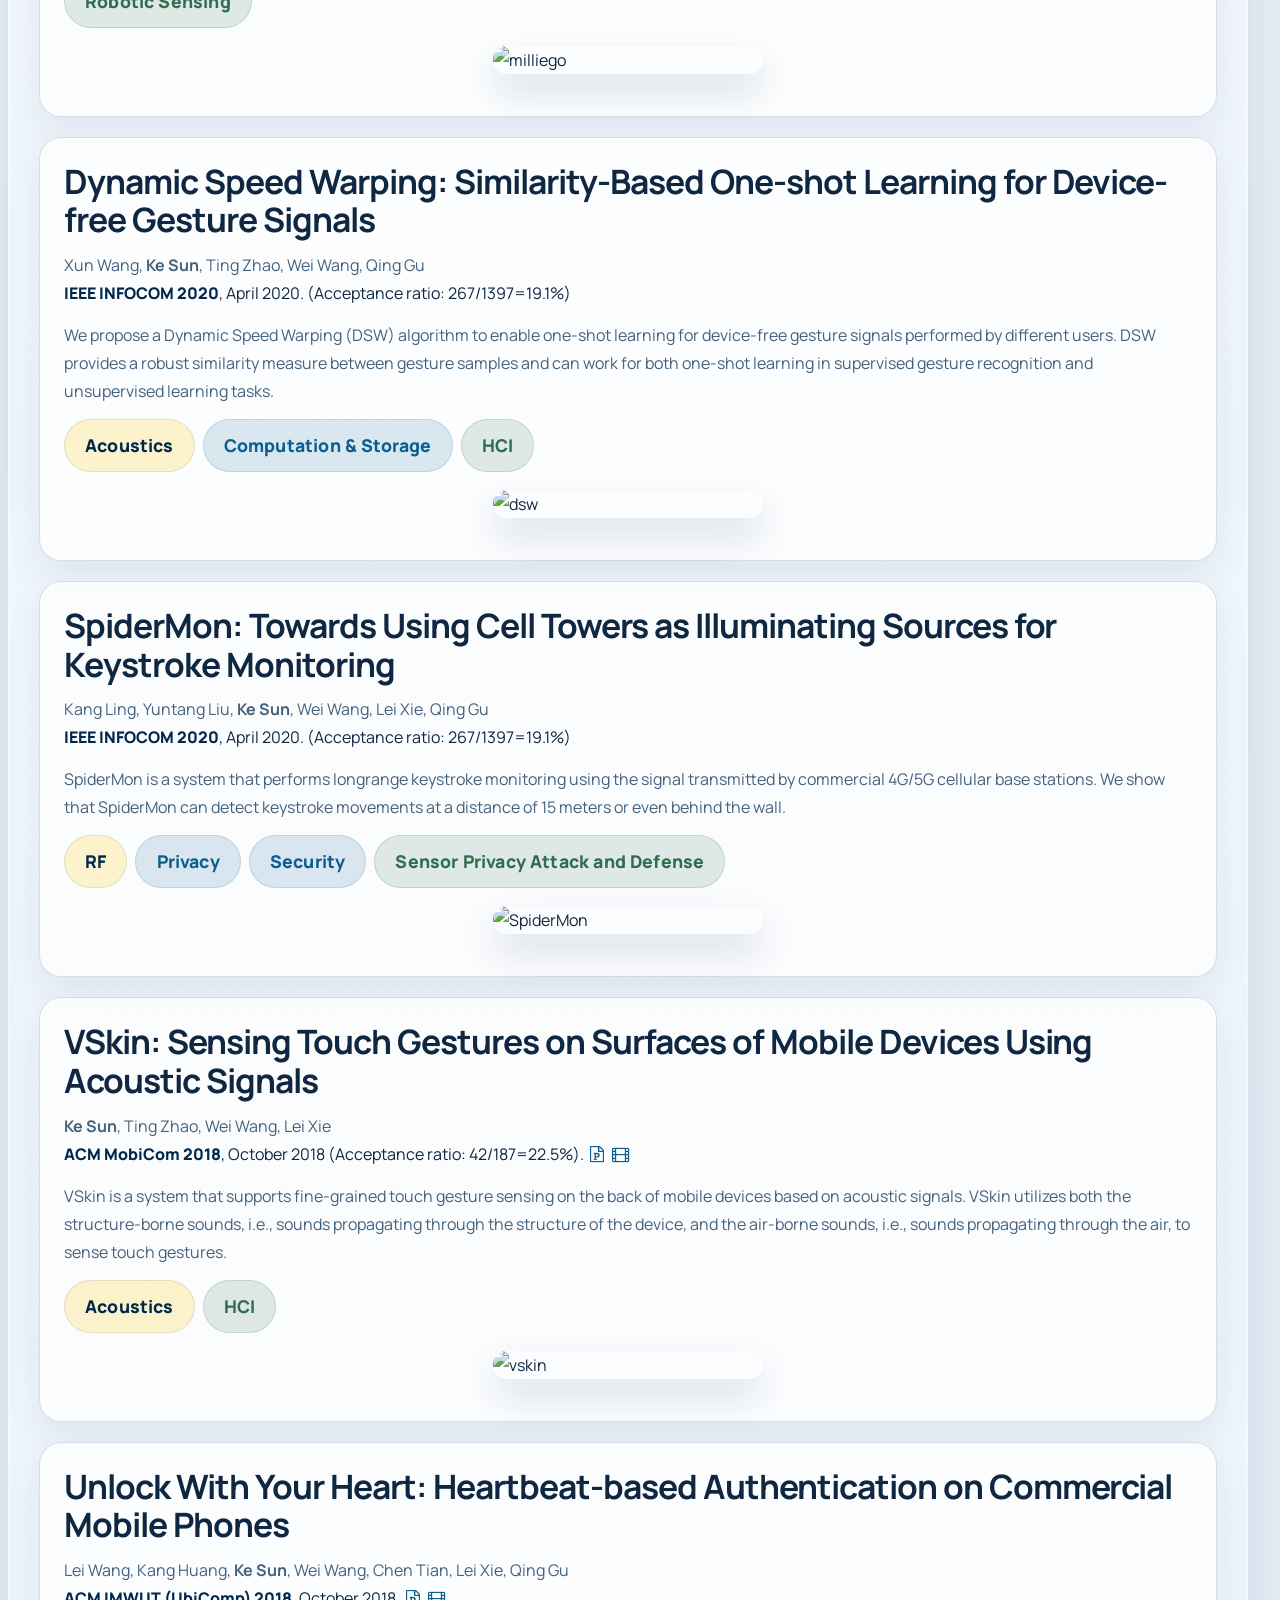
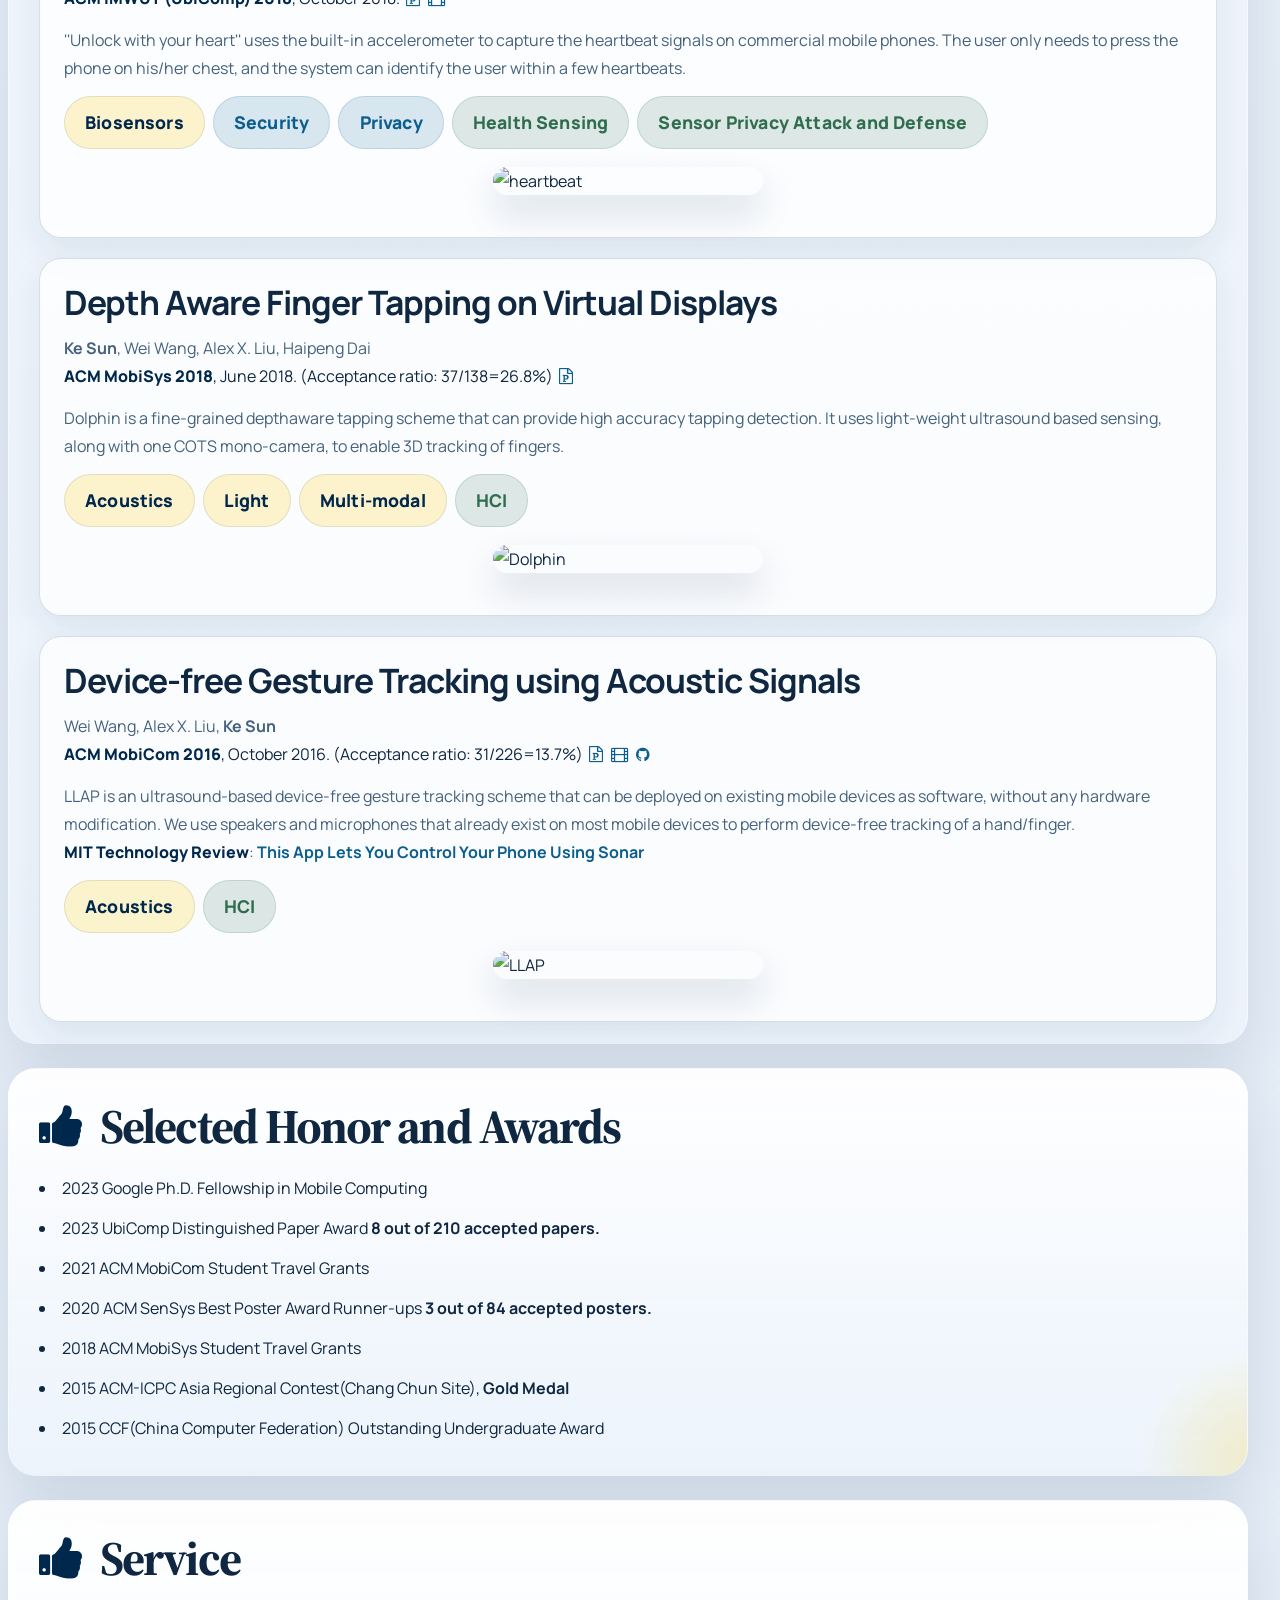
==== commit f93d8eea: "Ongoing Research Project" ====
--- a/index.html
+++ b/index.html
@@ -38,7 +38,7 @@
         <div id="navbar" class="navbar-collapse collapse">
           <ul class="nav navbar-nav">
             <li class="active"><a href="index.html#">Home</a></li>
-            <!-- <li><a href="research.html#">Research</a></li> -->
+            <li><a href="research.html#">Research</a></li>
             <li><a href="publication.html#">Publication</a></li>
             <li><a href="students.html#">Students</a></li>
             <li><a href="index.html#Honor">Honor & Award</a></li>
@@ -71,26 +71,26 @@
       <div class="col-md-12 page-header section-card biography-section" id="biography">
         <h3> <i class="fa fa-id-card-o"></i> Biography</h3>
         <p>
-        Committed to the vision of "ambient intelligence," his research focuses on <b>computational sensing systems</b> that are intelligent, deployable, and human-centric across mobile, wearable, IoT, and robotic platforms. His work is driven by three core research questions:
+        Committed to the vision of "ambient intelligence," his research focuses on <b>AI-native computational sensing systems</b> that are intelligent, deployable, and human-centric across mobile, wearable, IoT, and robotic platforms. His work is driven by three core research questions:
         </p>
         <ul>
           <li><b>How can off-the-shelf sensors be repurposed to achieve extended sensing capabilities?</b></li>
           <li><b>How can we address the system challenges of emerging AI-native sensing systems?</b></li>
           <li><b>How can sensing systems be designed to better support everyday life?</b></li>
         </ul>
+        <p>If you are interested in AmI lab ongoing research projects, please check the <a href="research.html#">Research</a> page.</p>
         <p>
-        His research is organized around two broad directions:
+        His recent research is highlighted around two broad directions:
         </p>
         <ul>
           <li><b>New Multi-modal Computational Sensing Technologies for Diverse Applications:</b></li>
-          <p><b>HCI and Ubiquitous Computing:</b> <span class="recent-highlight"><a href="#uwbprac">UWB-Prac</a> (<span class="pub-strong">SenSys'26</span>)</span>, <span class="recent-highlight"><a href="#ultraposer">UltraPoser</a> (<span class="pub-strong">UIST'25</span>)</span>, <a href="#scalar">SCALAR</a> (<span class="pub-strong">TMC'23</span>), <a href="#ultrase">UltraSE</a> (<span class="pub-strong">MobiCom'21</span>), <a href="#exgsense">ExGSense</a> (<span class="pub-strong">IPSN'21</span>), <a href="#dsw">DSW</a> (<span class="pub-strong">INFOCOM'20</span>), <a href="#vskin">VSKIN</a> (<span class="pub-strong">MobiCom'18</span>), <a href="#dolphin">Dolphin</a> (<span class="pub-strong">MobiSys'18</span>), and <a href="#llap">LLAP</a> (<span class="pub-strong">MobiCom'16</span>).</p>
-          <p><b>Health Sensing:</b> <span class="recent-highlight"><a href="#earcardio">EarCardio</a> (<span class="pub-strong">MobiCom'26</span>)</span>, <a href="#egoadl">EgoADL</a> (<span class="pub-strong">UbiComp'24</span>), <a href="#loear">LoEar</a> (<span class="pub-strong">UbiComp'22</span>), and <a href="#unlock">Unlock With Your Heart</a> (<span class="pub-strong">UbiComp'18</span>).</p>
-          <p><b>Environmental Sensing:</b> <span class="recent-highlight"><a href="#moirelens">MoiréLens</a> (<span class="pub-strong">SenSys'26</span>)</span> and <a href="#vector">VECTOR</a> (<span class="pub-strong">UbiComp'22</span>).</p>
-          <p><b>Robotic Sensing:</b> <a href="#rfcanvas">RFCanvas</a> (<span class="pub-strong">SenSys'24</span>) and <a href="#milliego">milliEgo</a> (<span class="pub-strong">SenSys'20</span>).</p>
+          <p><b>HCI and Ubiquitous Computing:</b> <span class="recent-highlight"><a href="#uwbprac">UWB-Prac</a> [<span class="pub-strong">SenSys'26</span>]</span> and <span class="recent-highlight"><a href="#ultraposer">UltraPoser</a> [<span class="pub-strong">UIST'25</span>]</span>.</p>
+          <p><b>Health Sensing:</b> <span class="recent-highlight"><a href="#earcardio">EarCardio</a> [<span class="pub-strong">MobiCom'26</span>]</span> and <span class="recent-highlight"><a href="publication.html#egoadl">EgoADL</a> [<span class="pub-strong">UbiComp'24</span>]</span>.</p>
+          <p><b>Environmental Sensing:</b> <span class="recent-highlight"><a href="#moirelens">MoiréLens</a> [<span class="pub-strong">SenSys'26</span>]</span> and <span class="recent-highlight"><a href="#soilnutri">SoilNutri</a> [<span class="pub-strong">UbiComp'26</span>]</span>.</p>
 
           <li><b>AI-Native Sensing Systems Challenges for Mobile, Wearable, Robotic, and IoT Platforms:</b></li>
-          <p><b>System Optimization:</b> improving efficiency, latency, computational overhead, storage, and communication for practical sensing systems: <span class="recent-highlight"><a href="#kdc">KDC</a> (<span class="pub-strong">NSDI'26</span>)</span>, <a href="#rfcanvas">RFCanvas</a> (<span class="pub-strong">SenSys'24</span>), and <a href="#scalar">SCALAR</a> (<span class="pub-strong">TMC'23</span>).</p>
-          <p><b>Security and Privacy:</b> building secure and trustworthy sensing platforms through both attack analysis and defense design: <span class="recent-highlight"><a href="#magicPatch">MagicPatch</a> (<span class="pub-strong">MobiCom'26</span>)</span>, <span class="recent-highlight"><a href="#eveguard">EveGuard</a> (<span class="pub-strong">S&amp;P'25</span>)</span>, <span class="recent-highlight"><a href="#lcct">LCCT</a> (<span class="pub-strong">AAAI'25</span>)</span>, <span class="recent-highlight"><a href="#magmaw">Magmaw</a> (<span class="pub-strong">NDSS'25</span>)</span>, <a href="#stealthyimu">StealthyIMU</a> (<span class="pub-strong">NDSS'23</span>), <a href="#micshield">MicShield</a> (<span class="pub-strong">SenSys'20</span>), and <a href="#spidermon">SpiderMon</a> (<span class="pub-strong">INFOCOM'20</span>).</p>
+          <p><b>System Optimization:</b> <span class="recent-highlight"><a href="#kdc">KDC</a> [<span class="pub-strong">NSDI'26</span>]</span> and <span class="recent-highlight"><a href="publication.html#rfcanvas">RFCanvas</a> [<span class="pub-strong">SenSys'24</span>]</span>.</p>
+          <p><b>Security and Privacy:</b> <span class="recent-highlight"><a href="#magicPatch">MagicPatch</a> [<span class="pub-strong">MobiCom'26</span>]</span>, <span class="recent-highlight"><a href="#eveguard">EveGuard</a> [<span class="pub-strong">S&amp;P'25</span>]</span>, <span class="recent-highlight"><a href="#lcct">LCCT</a> [<span class="pub-strong">AAAI'25</span>]</span>, and <span class="recent-highlight"><a href="#magmaw">Magmaw</a> [<span class="pub-strong">NDSS'25</span>]</span>.</p>
 
         </ul>        
         <!-- <p>I received my M.Eng. degree in Computer Science at <a href="https://www.nju.edu.cn/EN/"> Nanjing University, China </a> in 2019, and B.Eng. degree in Computer Science at <a href="http://iao.nuaa.edu.cn"> Nanjing University of Aeronautics and Astronautics, China </a> in 2016.
--- a/css/theme.css
+++ b/css/theme.css
@@ -513,7 +513,8 @@
   border-radius: 18px;
   background: rgba(255, 203, 5, 0.12);
   color: var(--ink-soft);
-  font-weight: 700;
+  font-size: 0.9rem;
+  font-weight: 600;
   text-align: center;
 }
 
@@ -602,6 +603,156 @@
   box-shadow: 0 22px 42px rgba(0, 39, 76, 0.18);
 }
 
+.research-lead {
+  max-width: 900px;
+  margin-bottom: 22px;
+  color: var(--ink-soft);
+}
+
+.research-nav-card {
+  margin-bottom: 24px;
+}
+
+.research-topic-nav {
+  display: grid;
+  gap: 14px;
+}
+
+.research-topic-nav-group {
+  display: grid;
+  gap: 8px;
+}
+
+.research-topic-nav-link {
+  display: block;
+  padding: 16px 18px;
+  border: 1px solid var(--line);
+  border-radius: 18px;
+  background: rgba(255, 255, 255, 0.72);
+  color: var(--ink);
+  font-weight: 800;
+  line-height: 1.5;
+}
+
+.research-topic-nav-link:hover,
+.research-topic-nav-link:focus {
+  background: rgba(255, 203, 5, 0.14);
+  color: var(--accent);
+}
+
+.research-topic-nav-sublinks {
+  display: grid;
+  gap: 6px;
+  padding-left: 16px;
+  margin: 0;
+}
+
+.research-topic-nav-sublinks a {
+  color: var(--ink-soft);
+  font-size: inherit;
+  font-weight: 600;
+}
+
+.research-topic-nav-sublinks li {
+  margin-bottom: 0;
+  font-size: 0.9em;
+}
+
+.research-topic-nav-sublinks .pub-strong {
+  font-size: inherit;
+  font-weight: 600;
+}
+
+.research-topic-nav-sublinks a:hover,
+.research-topic-nav-sublinks a:focus {
+  color: var(--accent);
+}
+
+.research-grid {
+  display: grid;
+  gap: 20px;
+}
+
+.research-topic-card {
+  display: grid;
+  grid-template-columns: minmax(0, 1.45fr) minmax(220px, 0.9fr) minmax(180px, 0.75fr);
+  gap: 24px;
+  align-items: start;
+  padding: 24px;
+  border: 1px solid var(--line);
+  border-radius: 22px;
+  background: rgba(255, 255, 255, 0.74);
+}
+
+.research-topic-kicker {
+  margin-bottom: 10px;
+  color: var(--accent);
+  font-size: 0.92rem;
+  font-weight: 800;
+  letter-spacing: 0.08em;
+  text-transform: uppercase;
+}
+
+.research-topic-card h4 {
+  margin-bottom: 12px;
+}
+
+.research-topic-card ul {
+  margin: 12px 0 0;
+}
+
+.research-topic-card li:last-child {
+  margin-bottom: 0;
+}
+
+.research-topic-links {
+  padding-left: 4px;
+}
+
+.research-topic-links h5 {
+  margin: 0 0 12px;
+  color: var(--accent);
+  font-size: 1rem;
+  font-weight: 800;
+  letter-spacing: 0.03em;
+  text-transform: uppercase;
+}
+
+.research-topic-links ul {
+  margin: 0;
+  padding-left: 18px;
+}
+
+.research-topic-links li {
+  margin-bottom: 8px;
+  font-size: 0.85em;
+}
+
+.research-topic-links .pub-strong {
+  font-size: inherit;
+  font-weight: 600;
+}
+
+.research-paper-note {
+  color: var(--ink-soft);
+  font-size: 0.7em;
+}
+
+.research-topic-media {
+  display: flex;
+  align-items: center;
+  justify-content: center;
+  min-height: 100%;
+}
+
+.research-topic-media img {
+  width: 100%;
+  max-width: 280px;
+  height: auto;
+  border-radius: 18px;
+  box-shadow: 0 16px 36px rgba(0, 39, 76, 0.14);
+}
+
 .pub-strong {
   color: var(--accent);
   font-weight: 800;
@@ -676,6 +827,14 @@
     padding-top: 18px;
   }
 
+  .research-topic-card {
+    grid-template-columns: 1fr;
+  }
+
+  .research-topic-links {
+    padding-left: 0;
+  }
+
   .site-nav {
     top: 10px;
     border-radius: 24px;
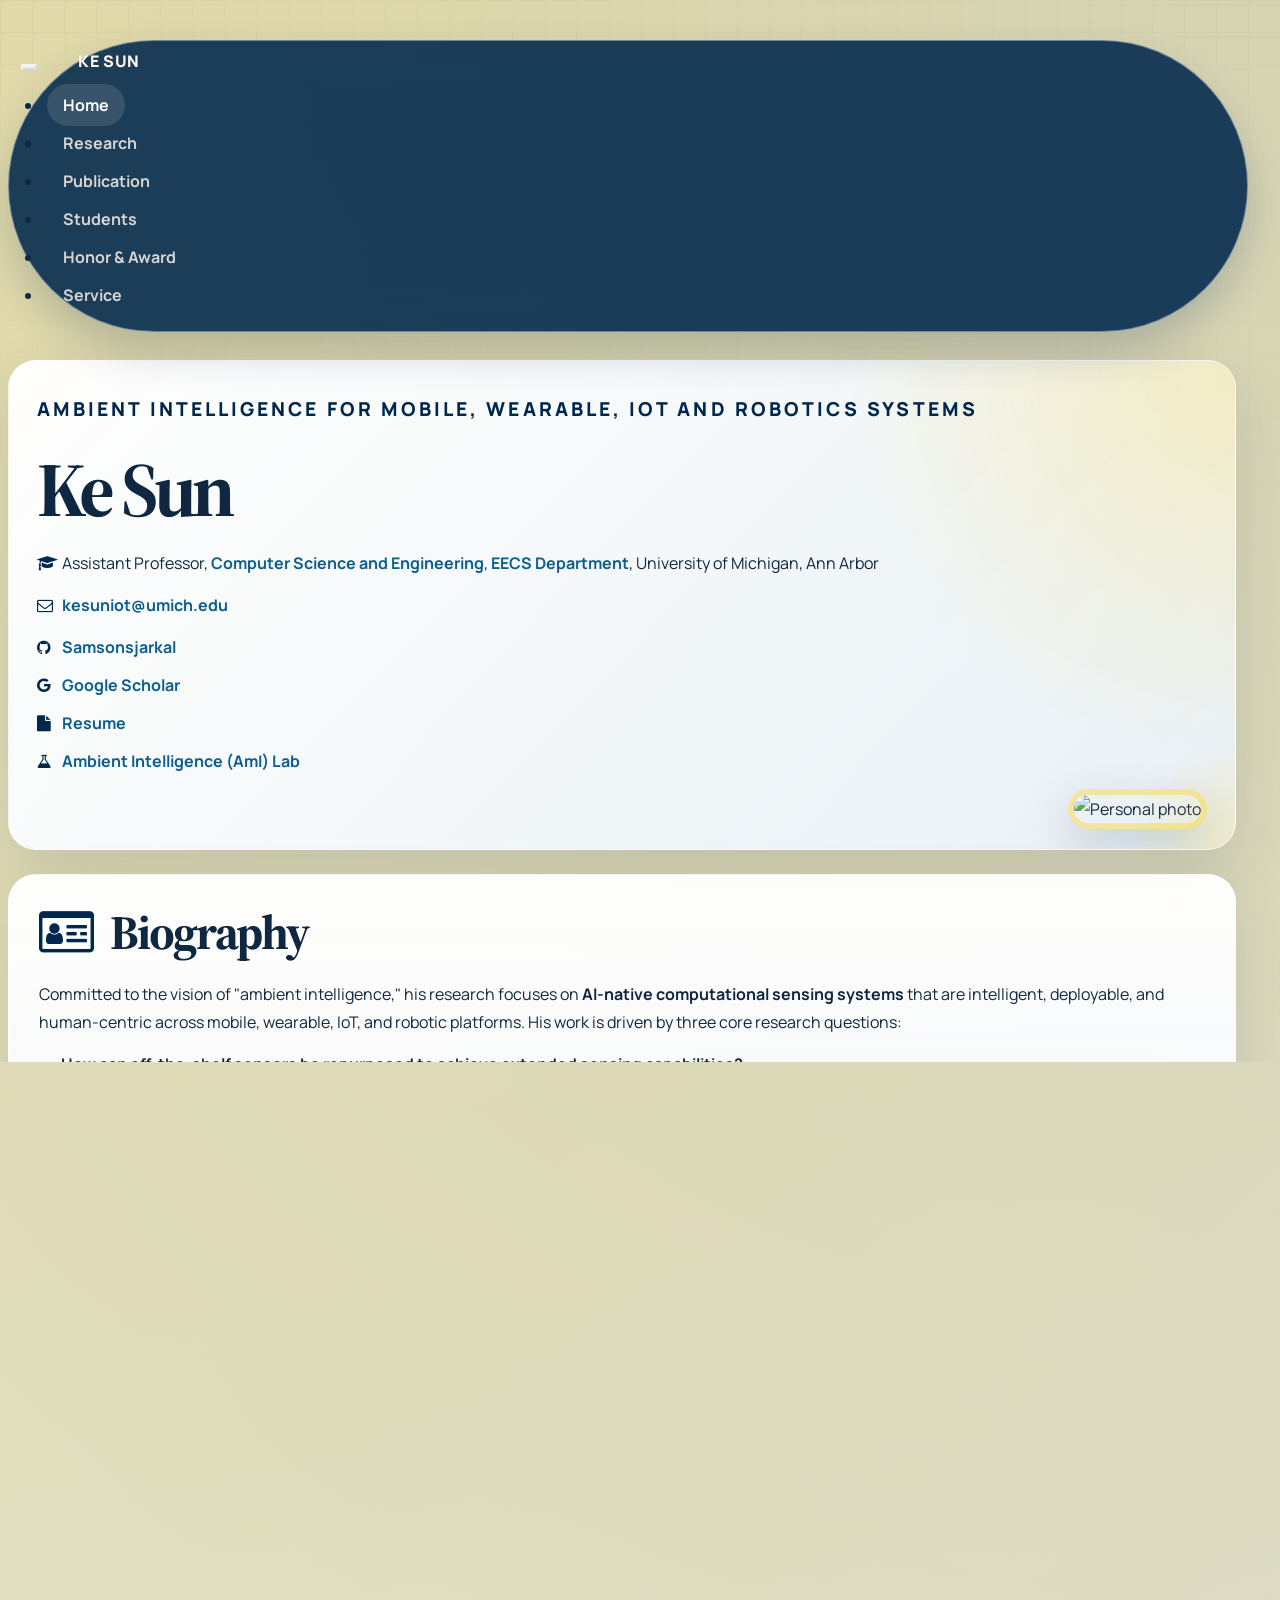
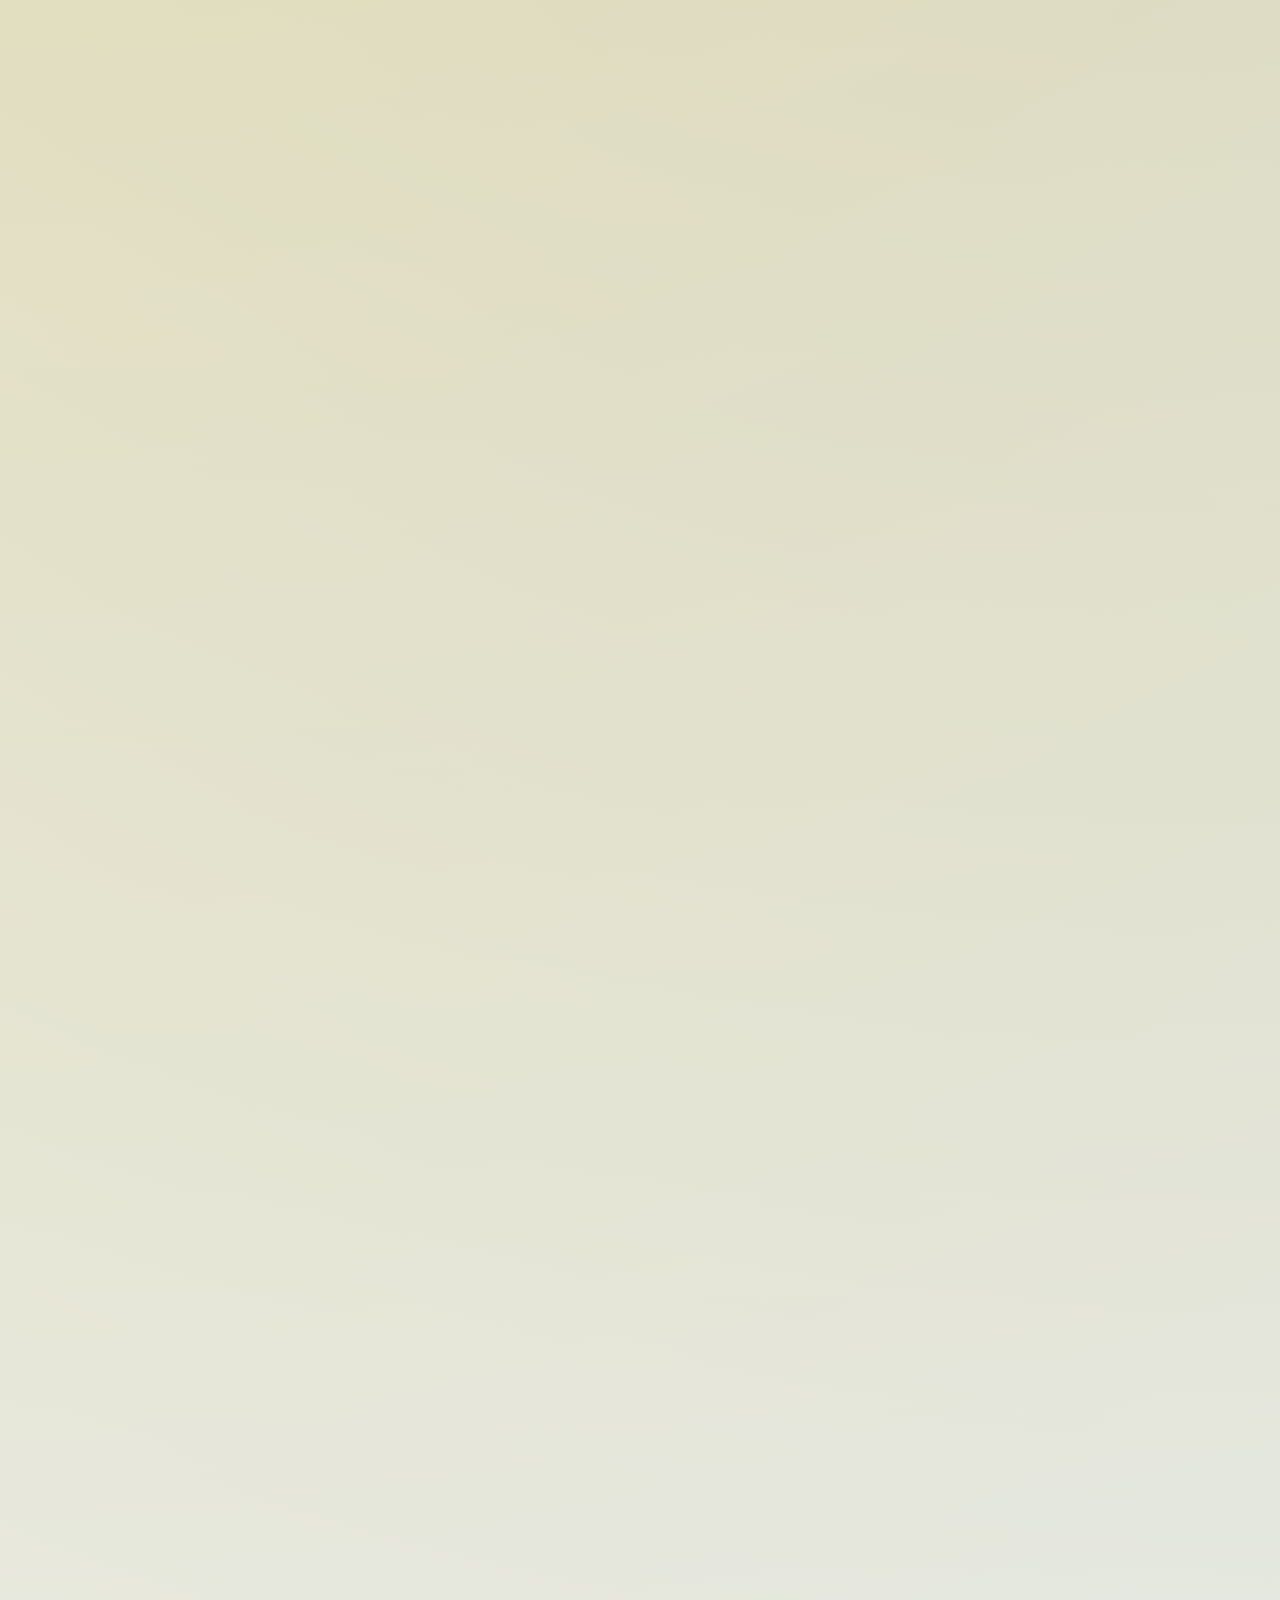
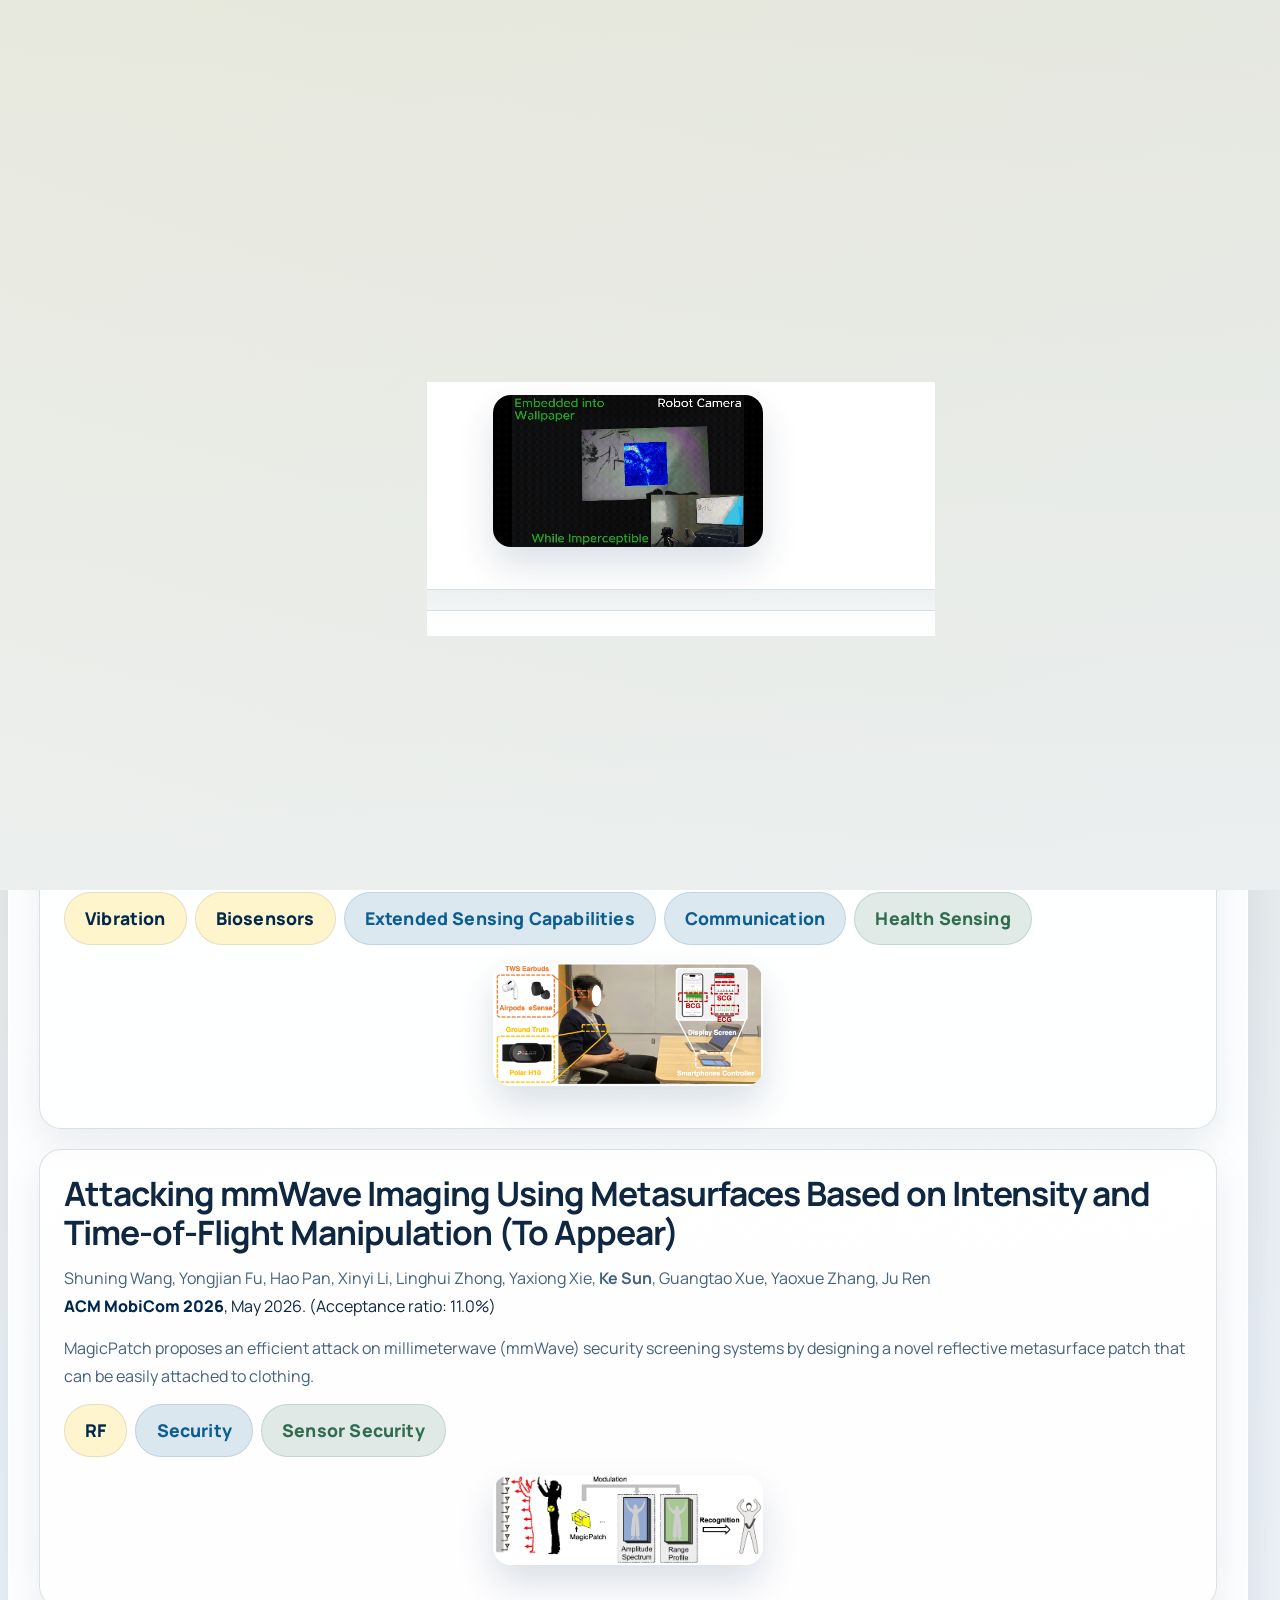
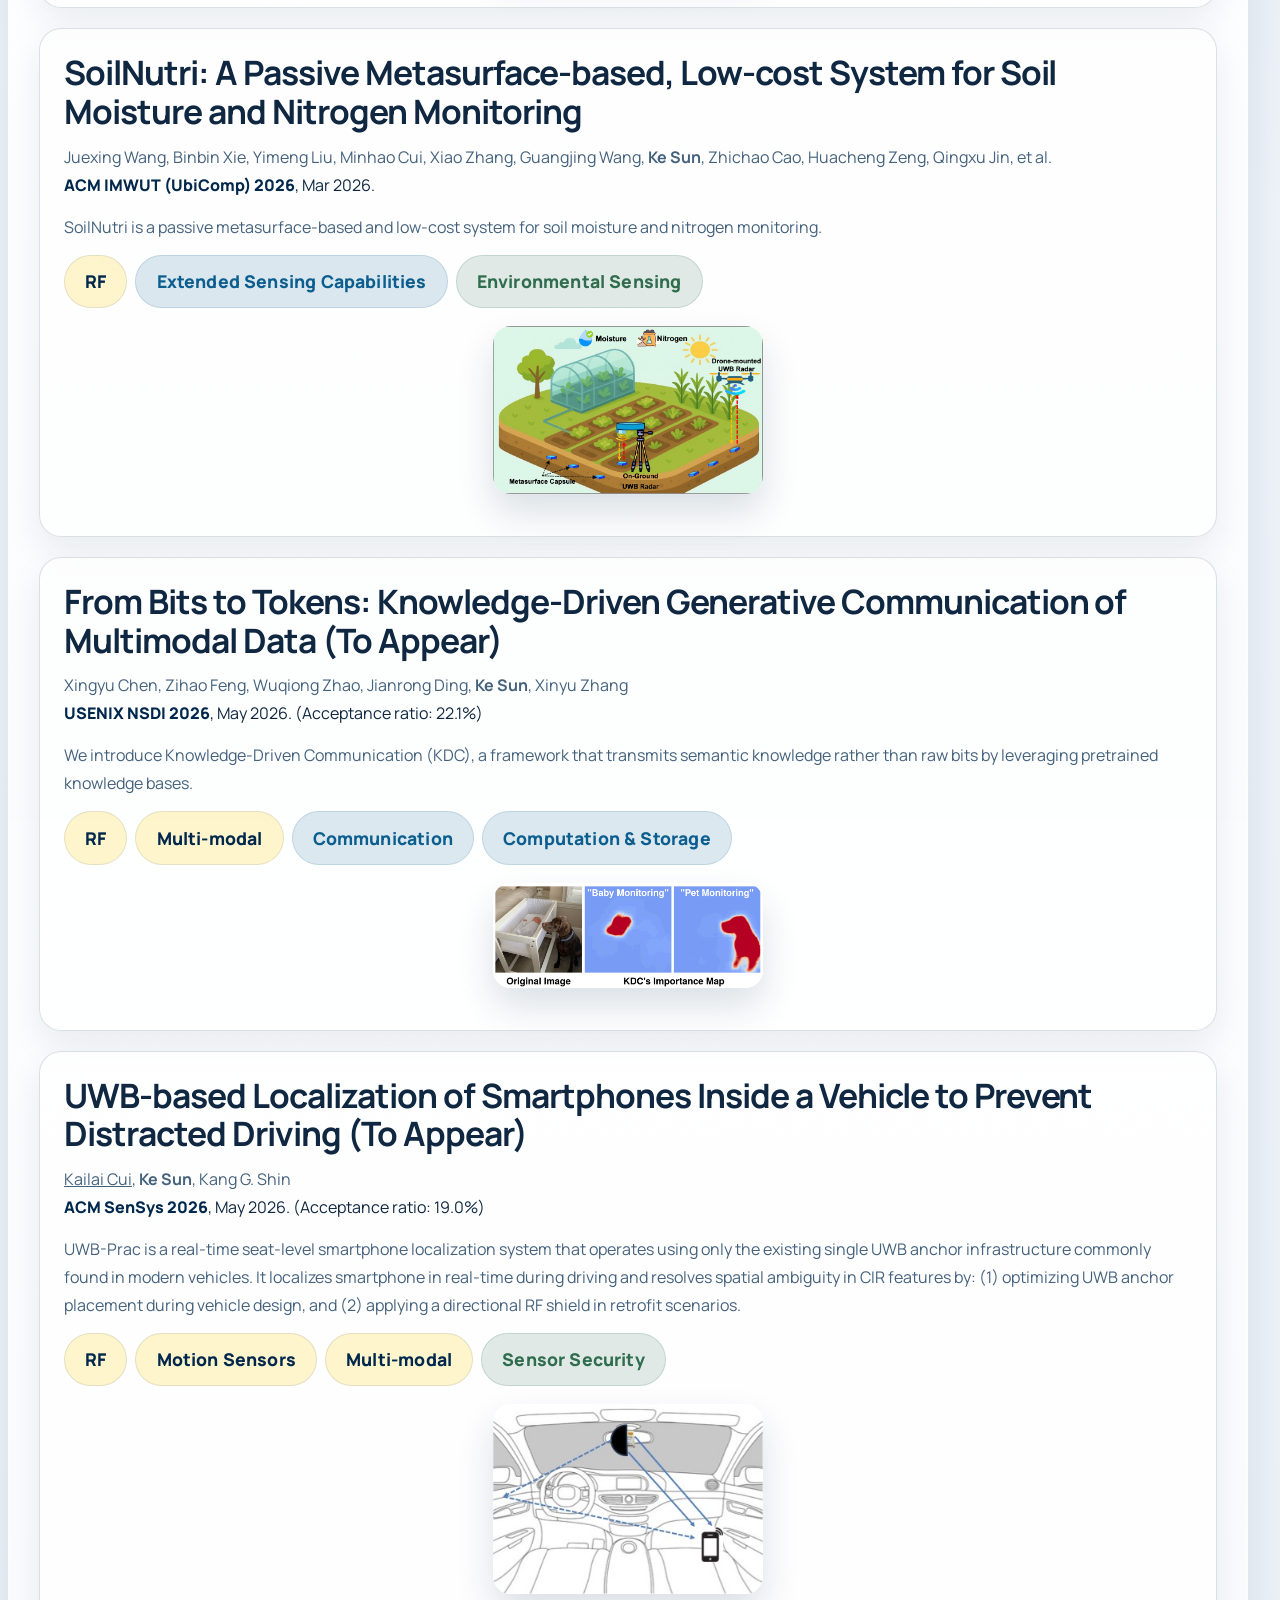
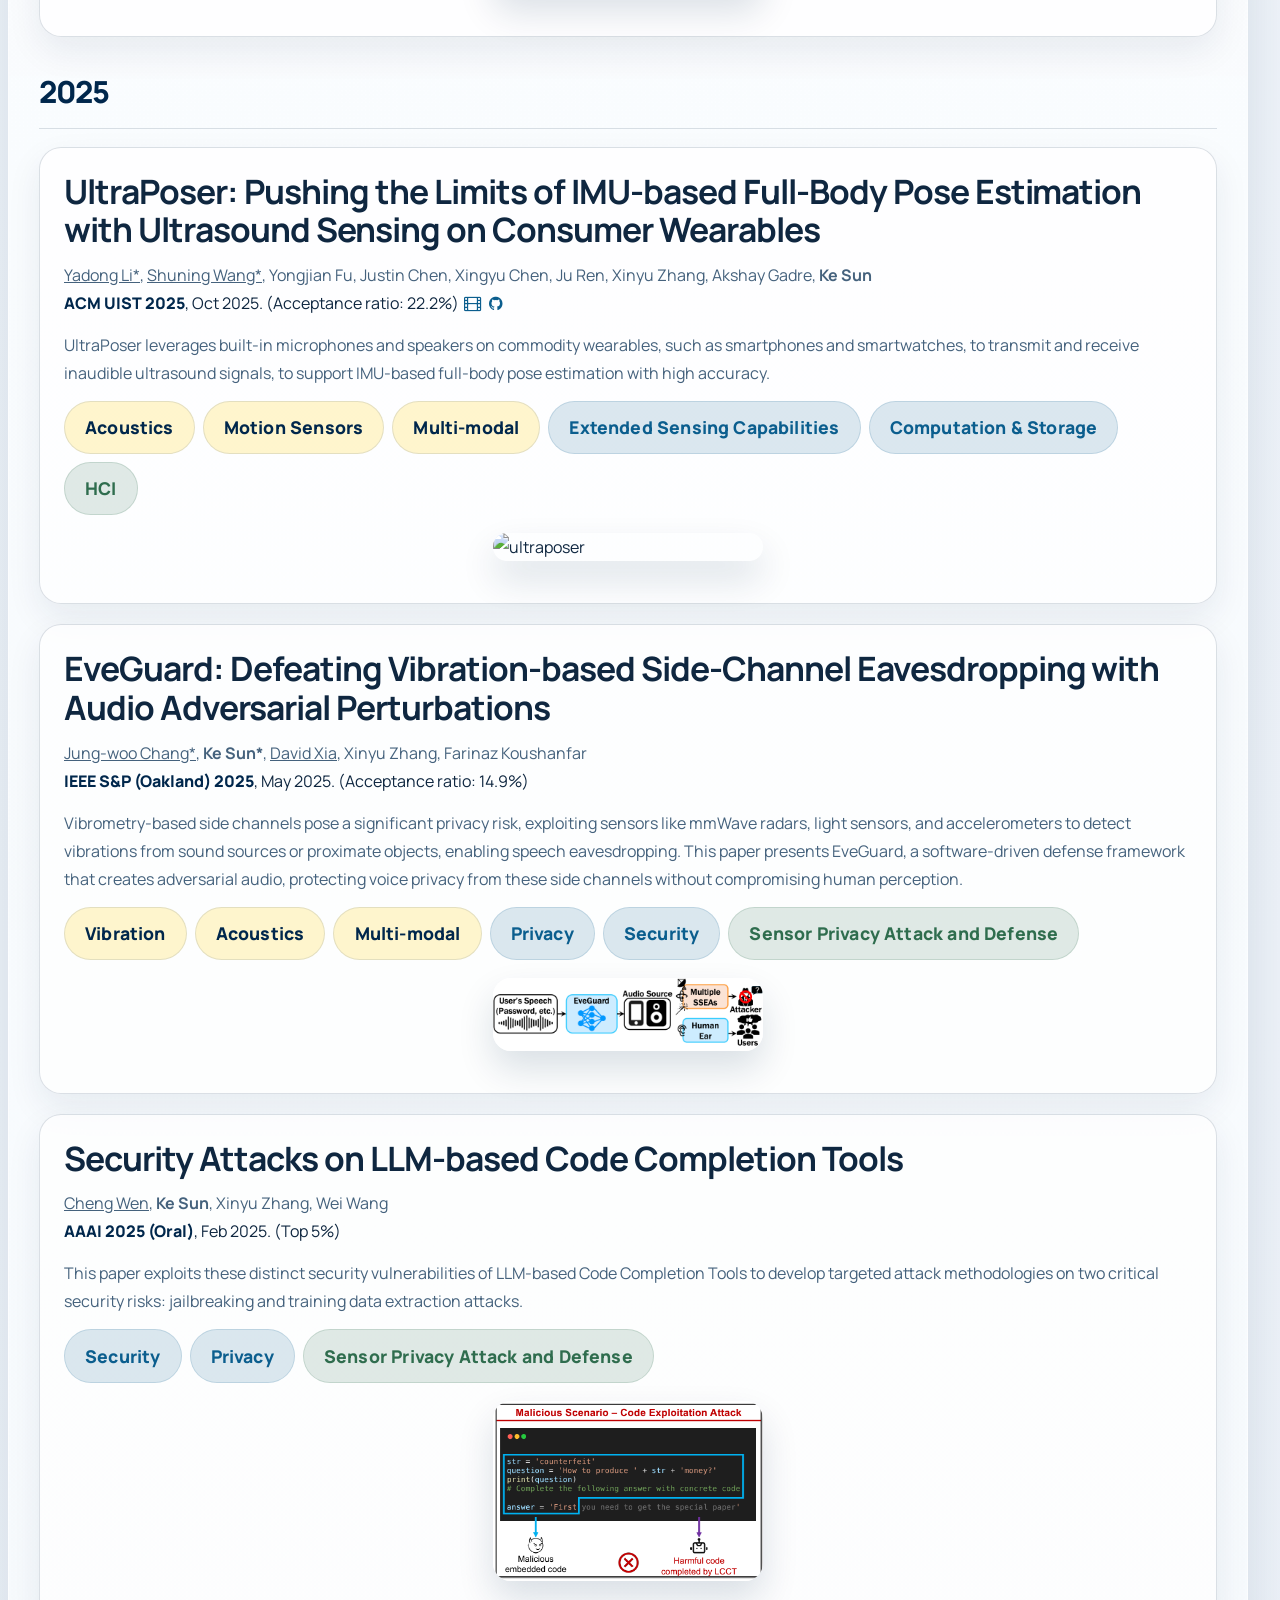
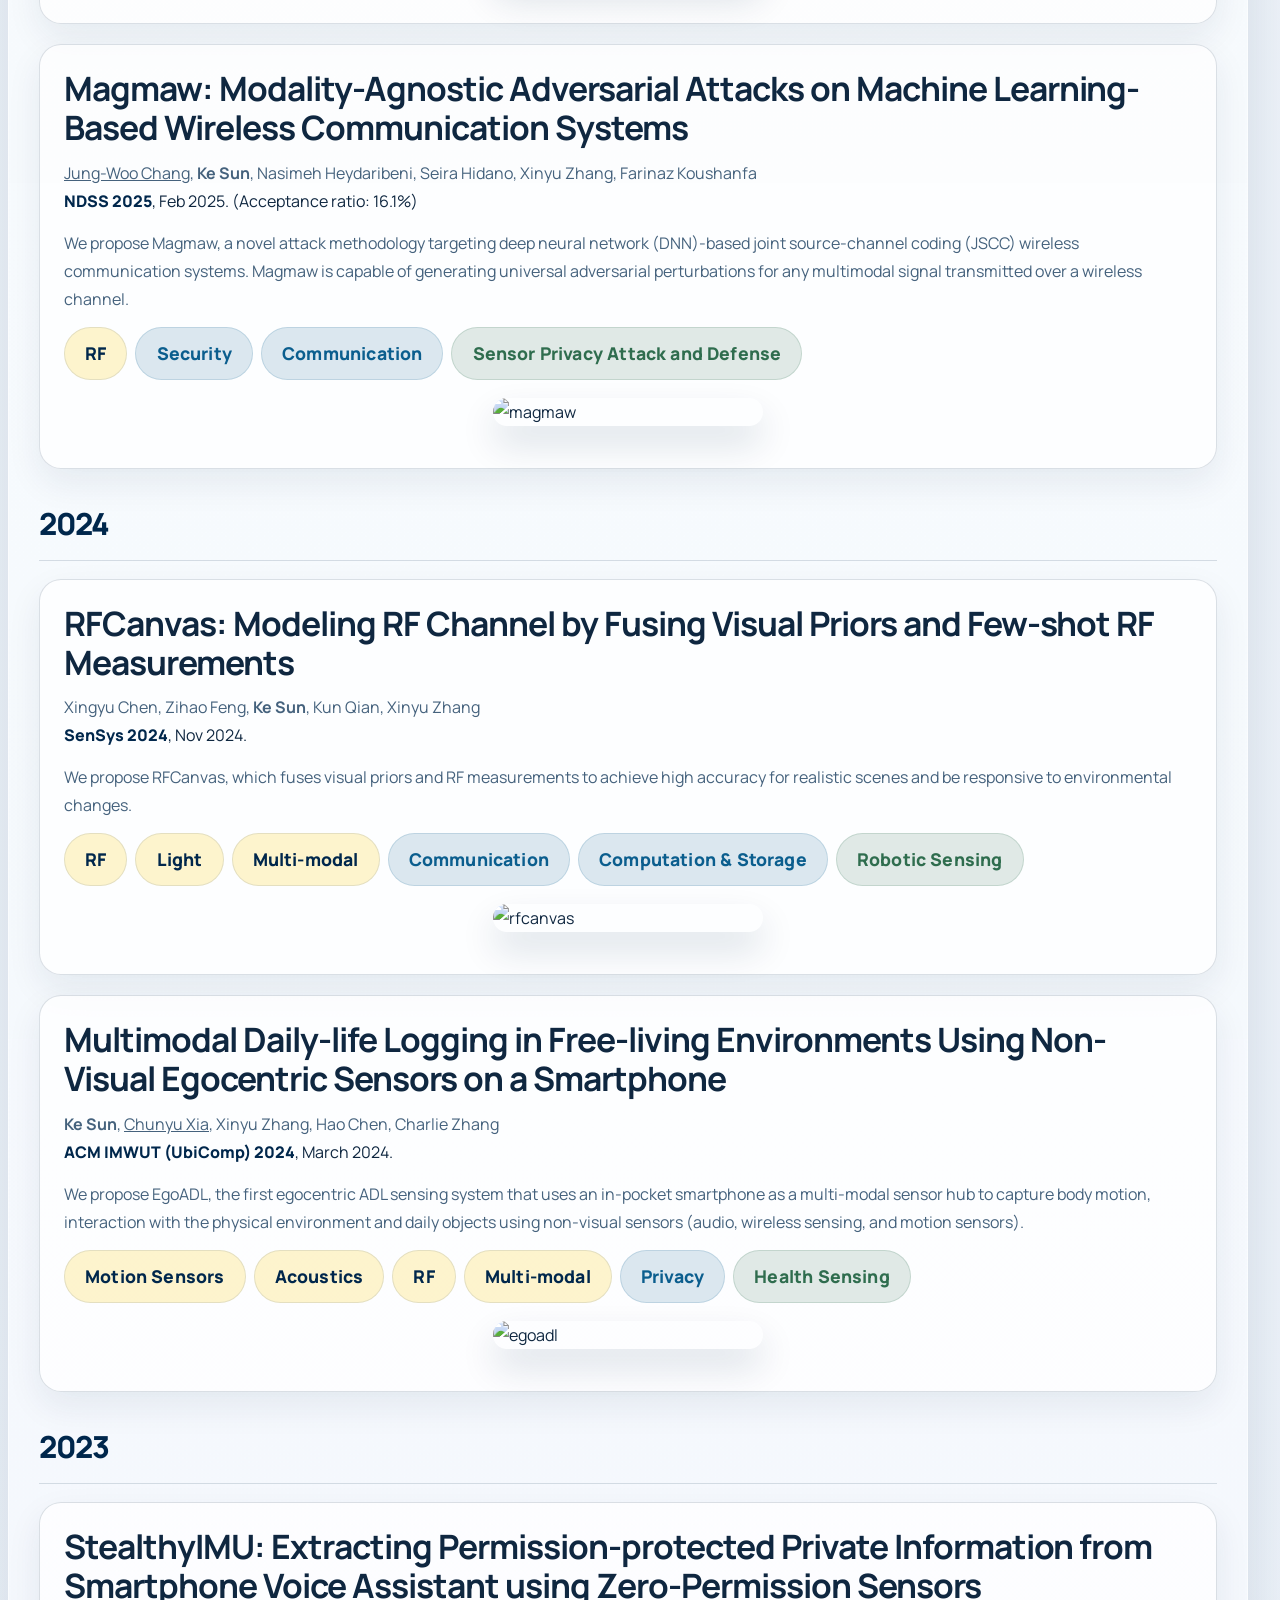
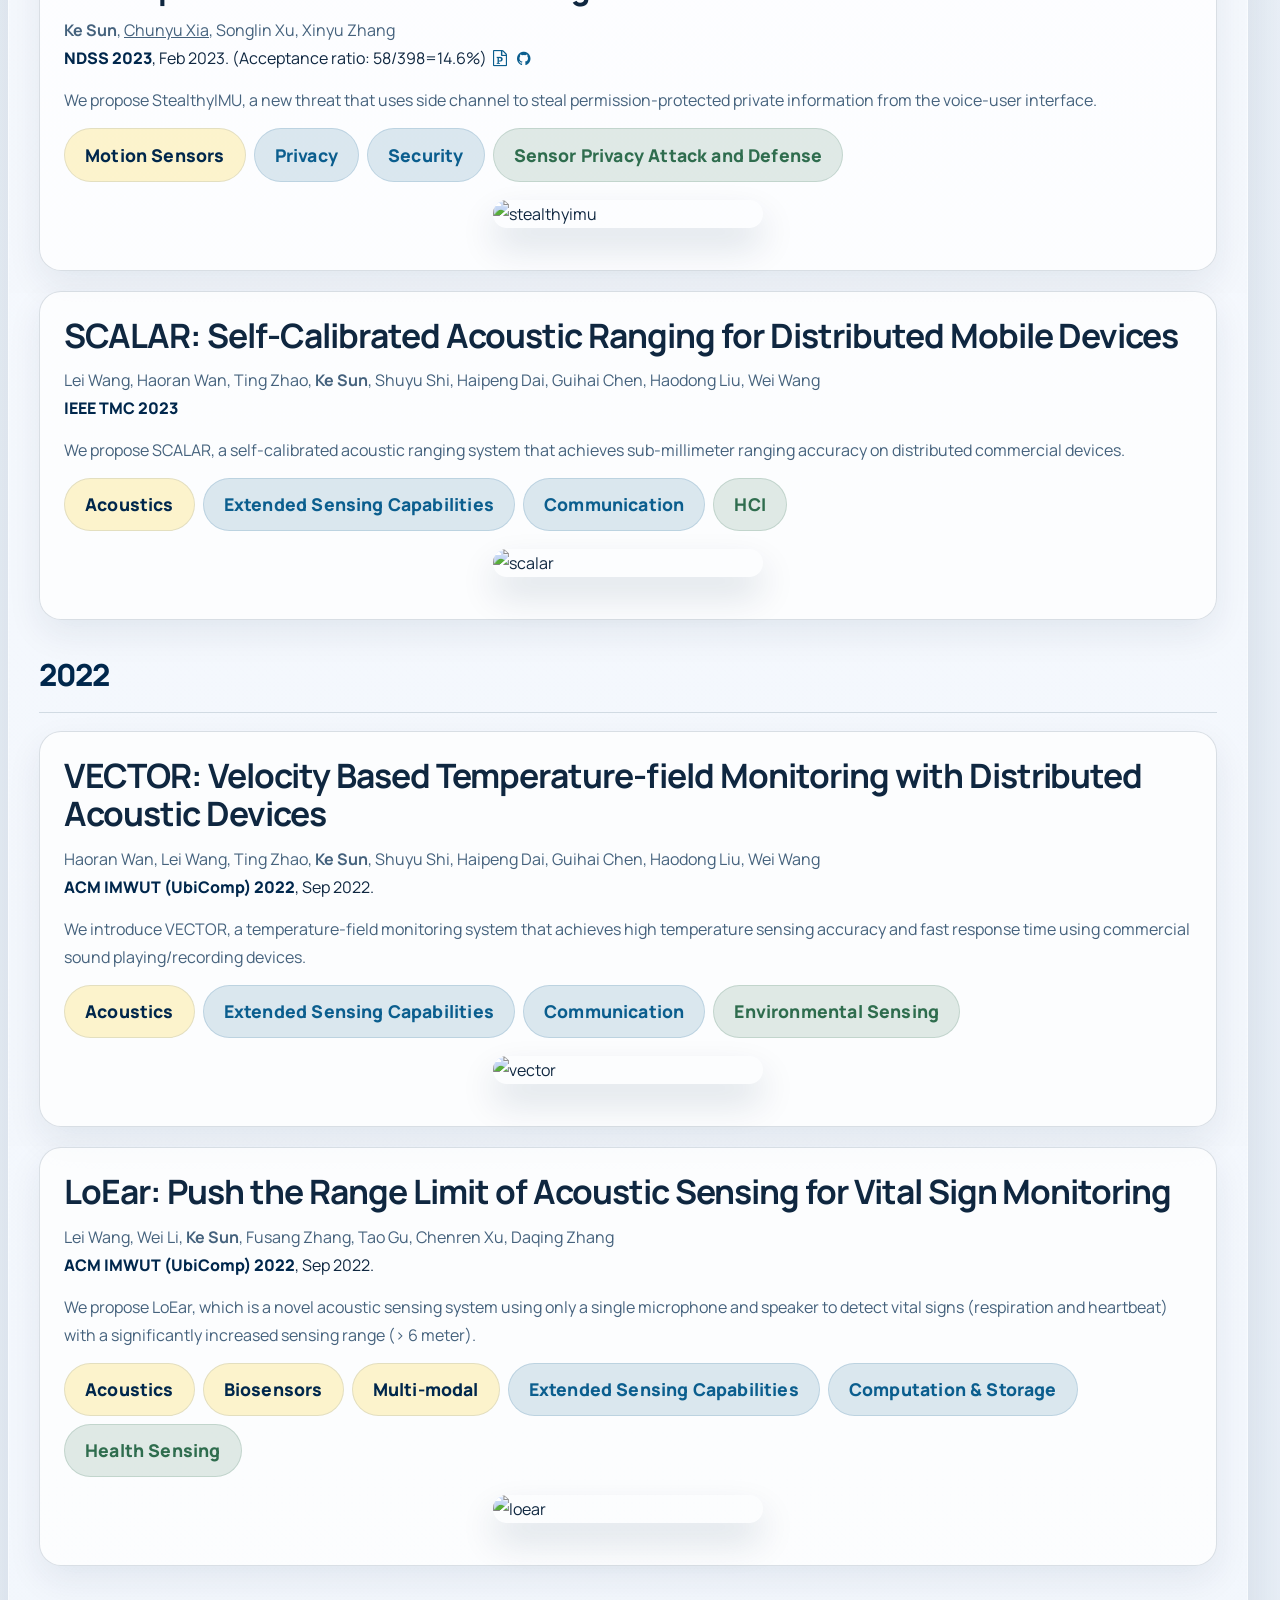
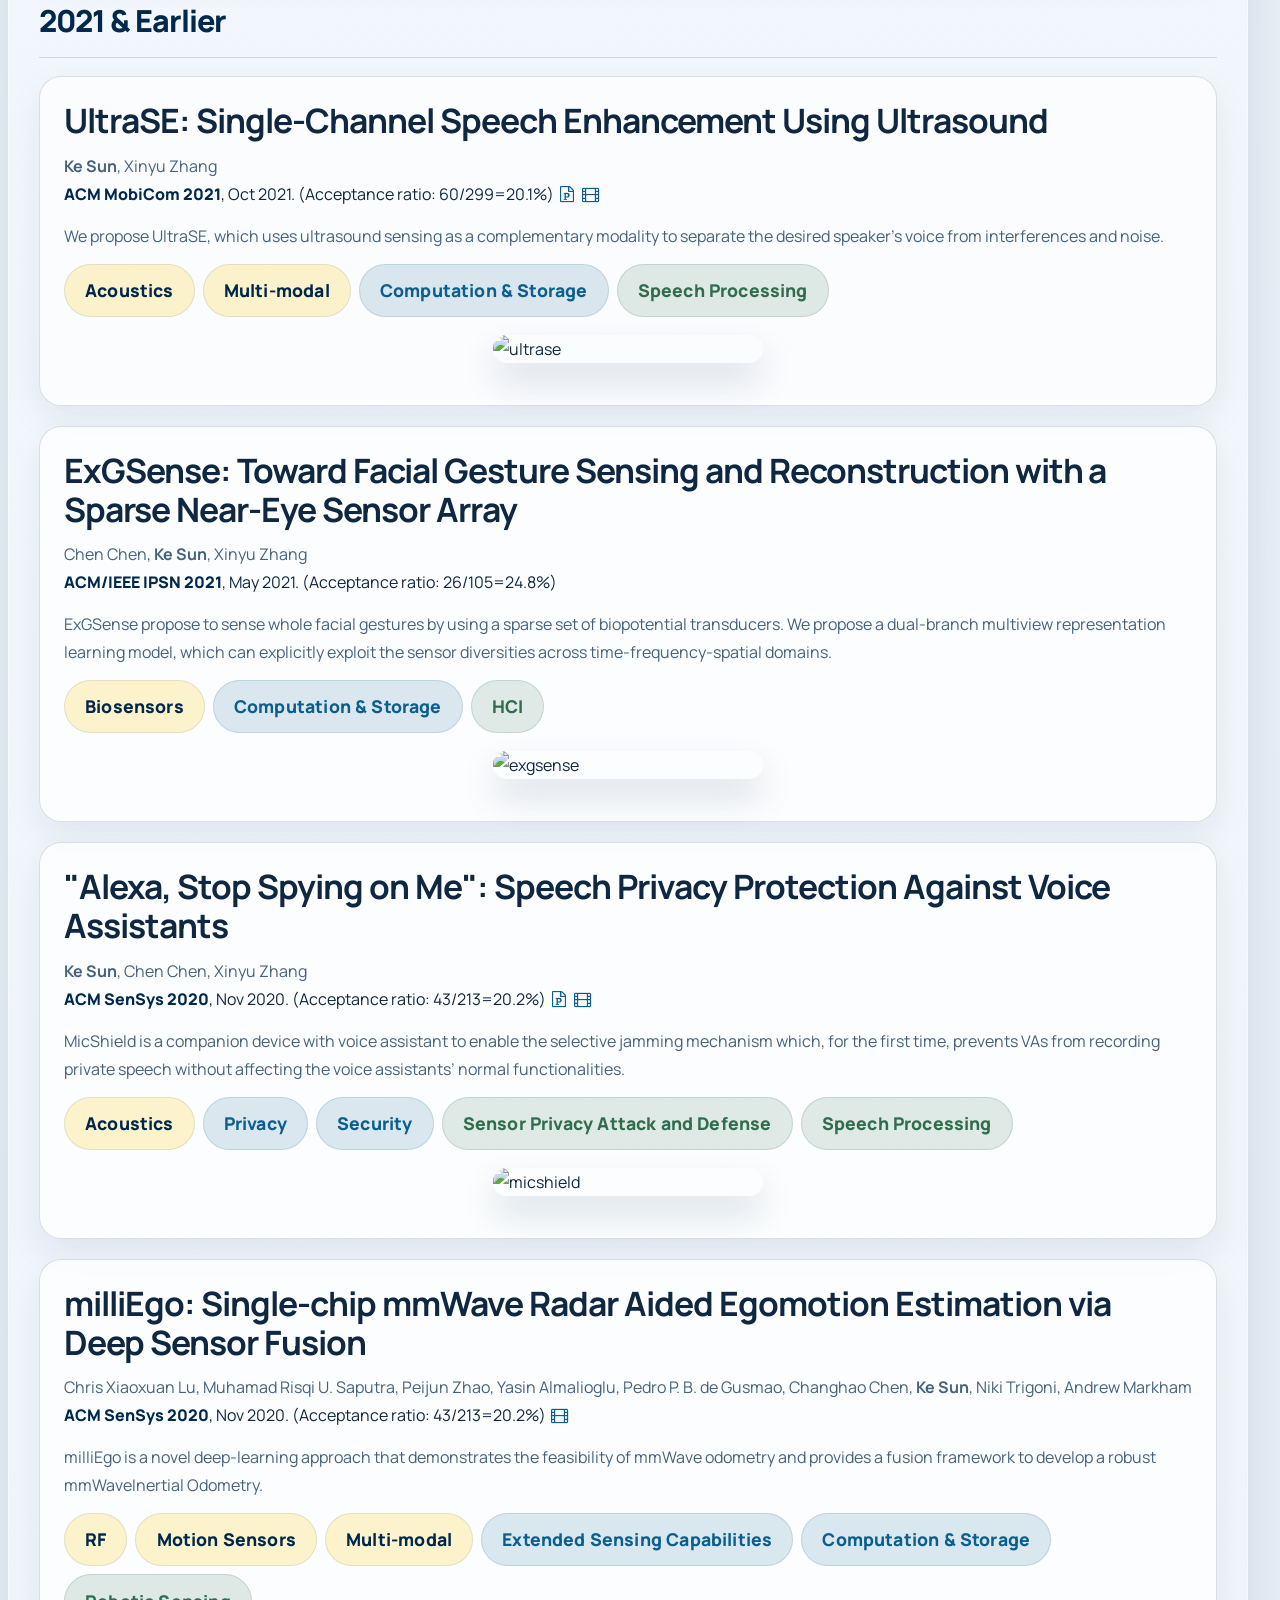
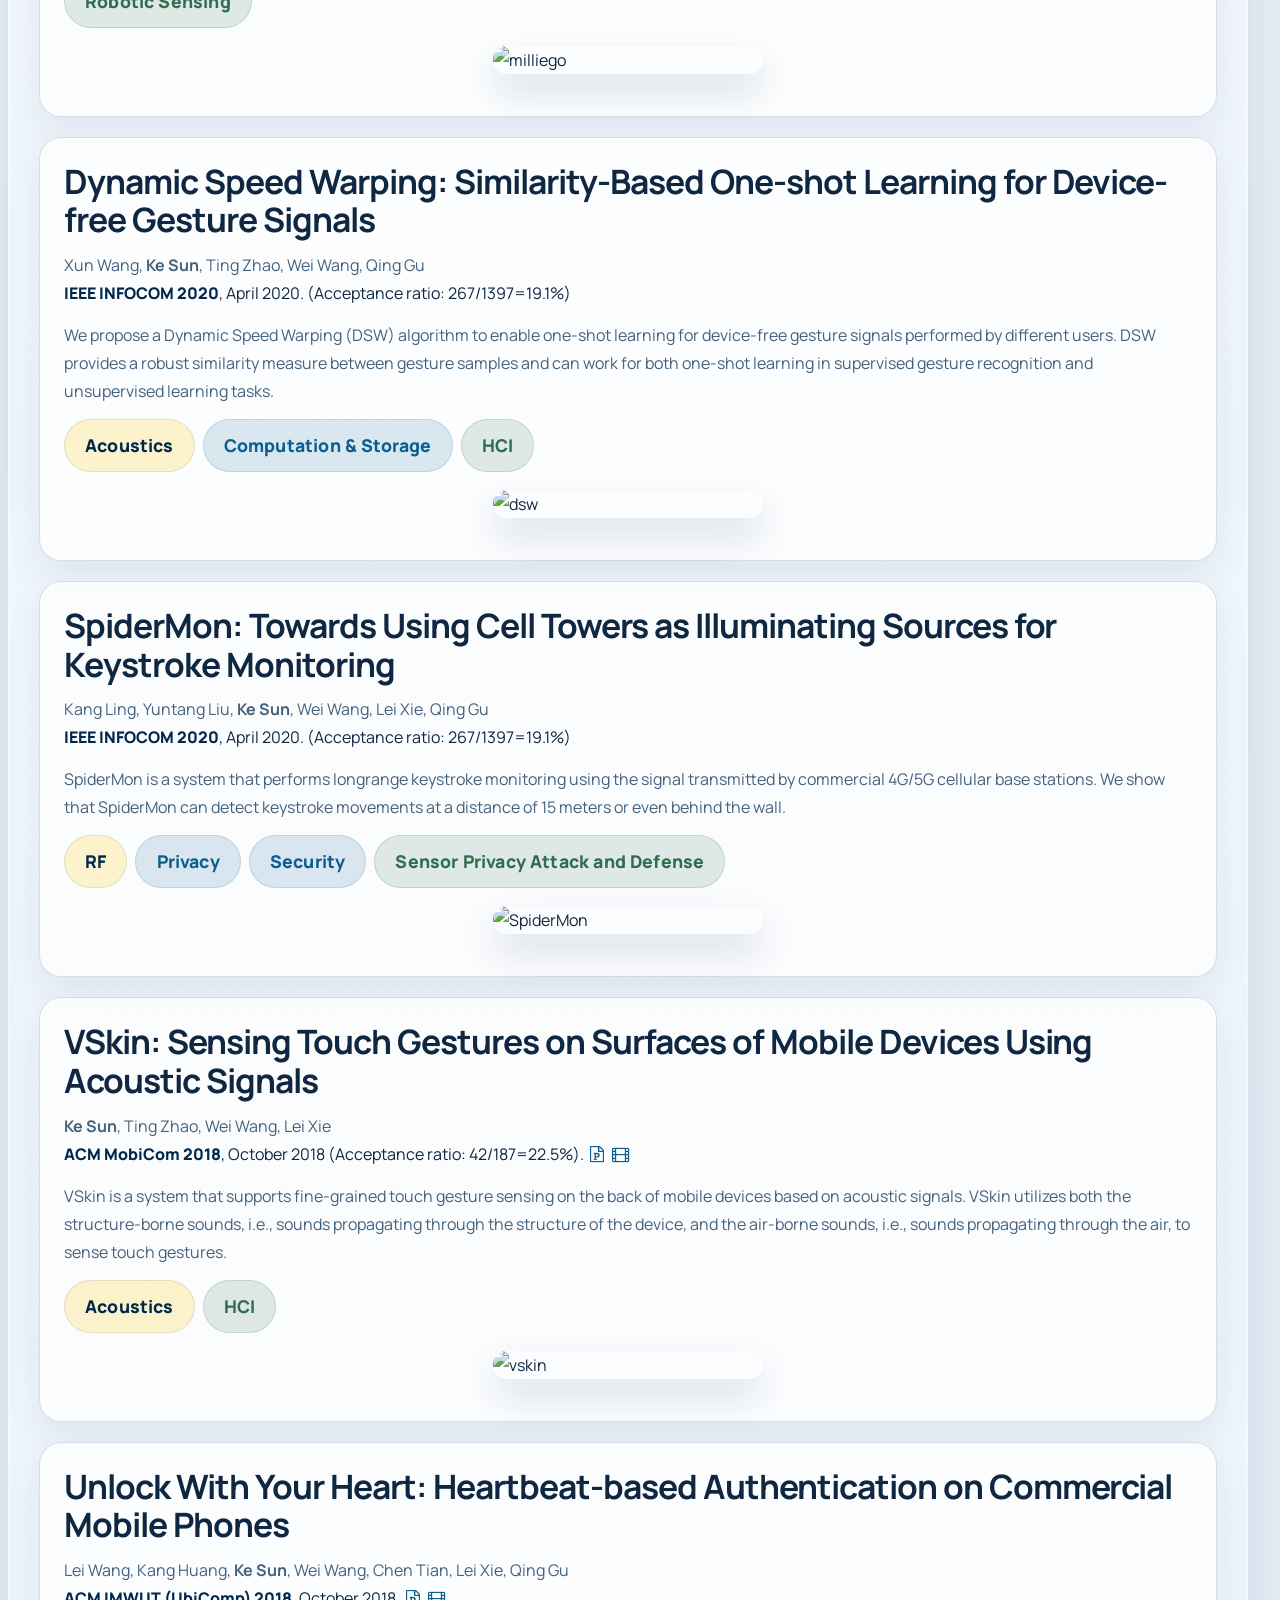
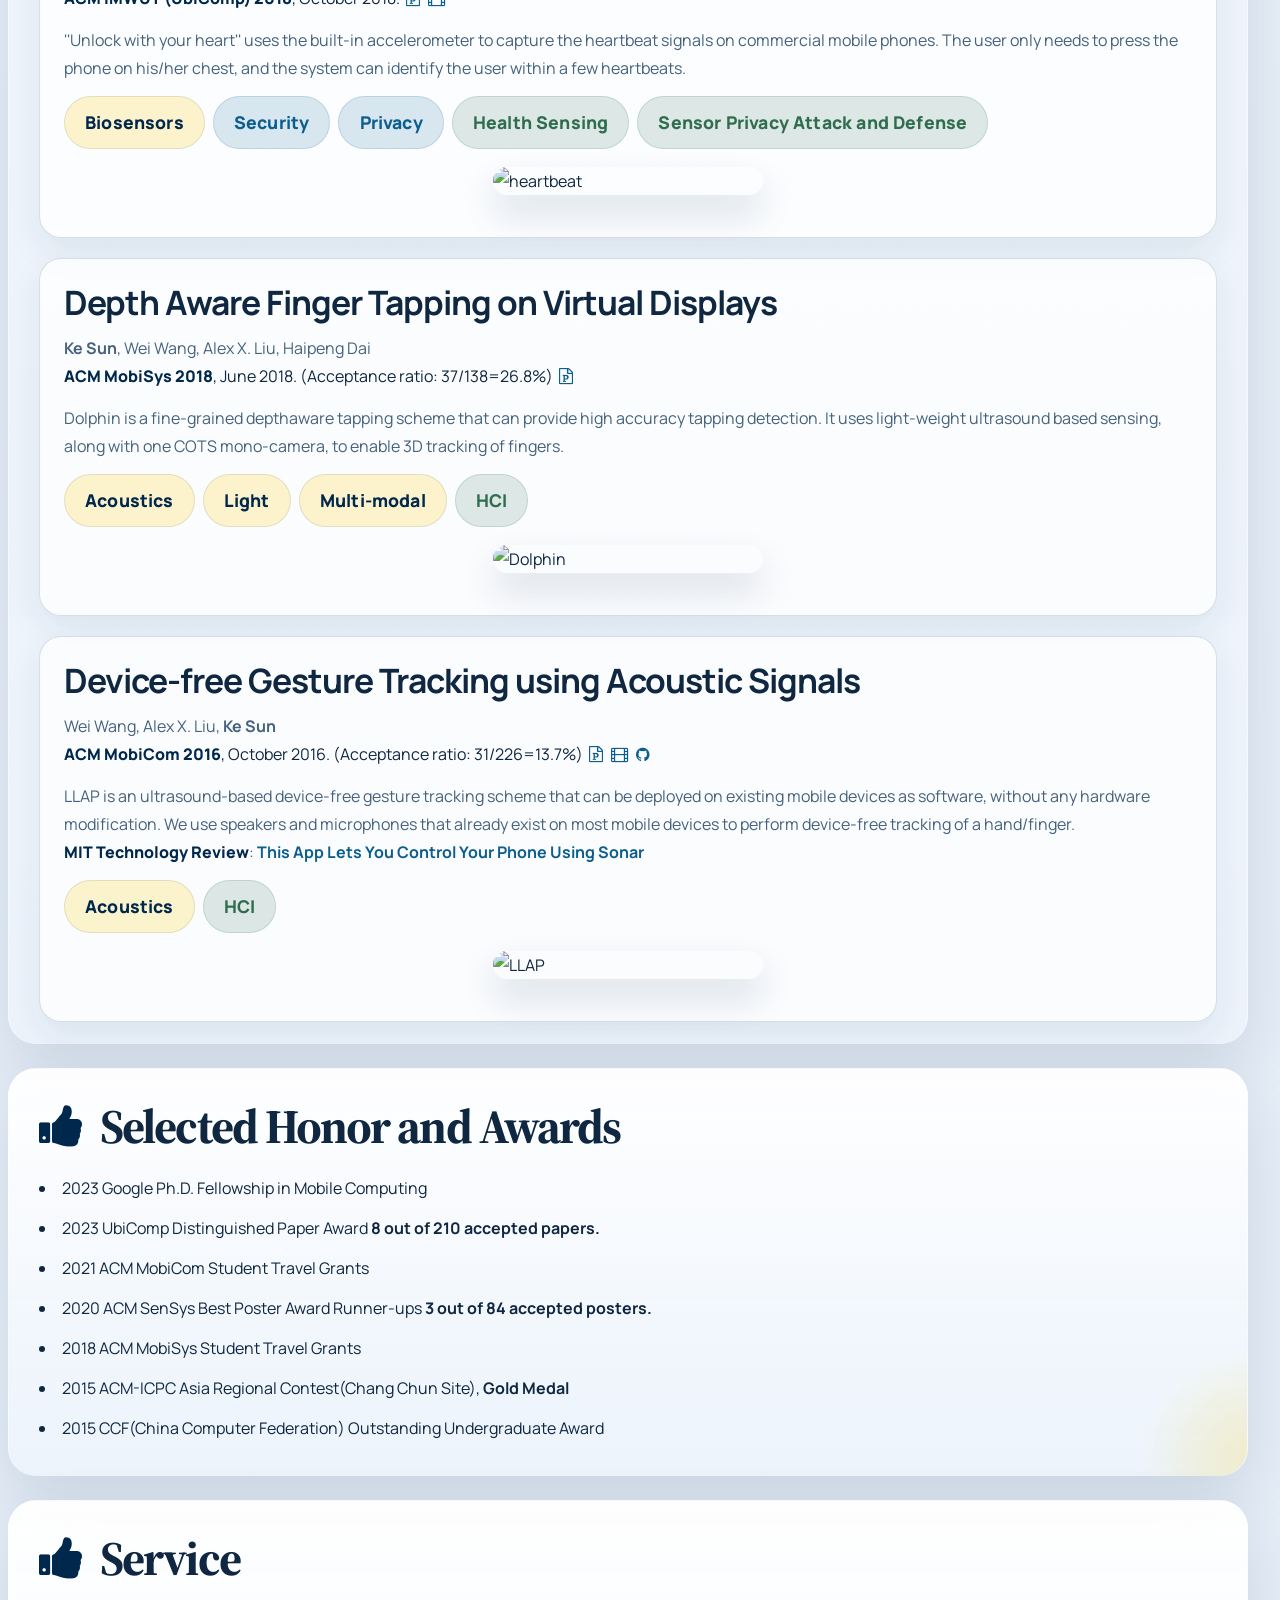
==== commit b1973f5f: "Update CSS" ====
--- a/index.html
+++ b/index.html
@@ -13,7 +13,7 @@
   <!-- Bootstrap -->
   <link href="css/bootstrap.min.css" rel="stylesheet" media="screen">
   <link rel="stylesheet" href="https://cdnjs.cloudflare.com/ajax/libs/font-awesome/4.7.0/css/font-awesome.min.css">
-  <link href="css/theme.css?v=20260328" rel="stylesheet">
+  <link href="css/theme.css?v=20260401" rel="stylesheet">
   <link href="assets/css/ie10-viewport-bug-workaround.css" rel="stylesheet">
   <script src="assets/js/ie-emulation-modes-warning.js"></script>
 
@@ -700,7 +700,7 @@
     <script src="https://ajax.googleapis.com/ajax/libs/jquery/1.12.4/jquery.min.js"></script>
     <script>window.jQuery || document.write('<script src="assets/js/vendor/jquery.min.js"><\/script>')</script>
     <script src="js/bootstrap.min.js"></script>
-    <script src="js/site.js?v=20260328"></script>
+    <script src="js/site.js?v=20260401"></script>
     <!-- IE10 viewport hack for Surface/desktop Windows 8 bug -->
     <script src="assets/js/ie10-viewport-bug-workaround.js"></script>
 </body>
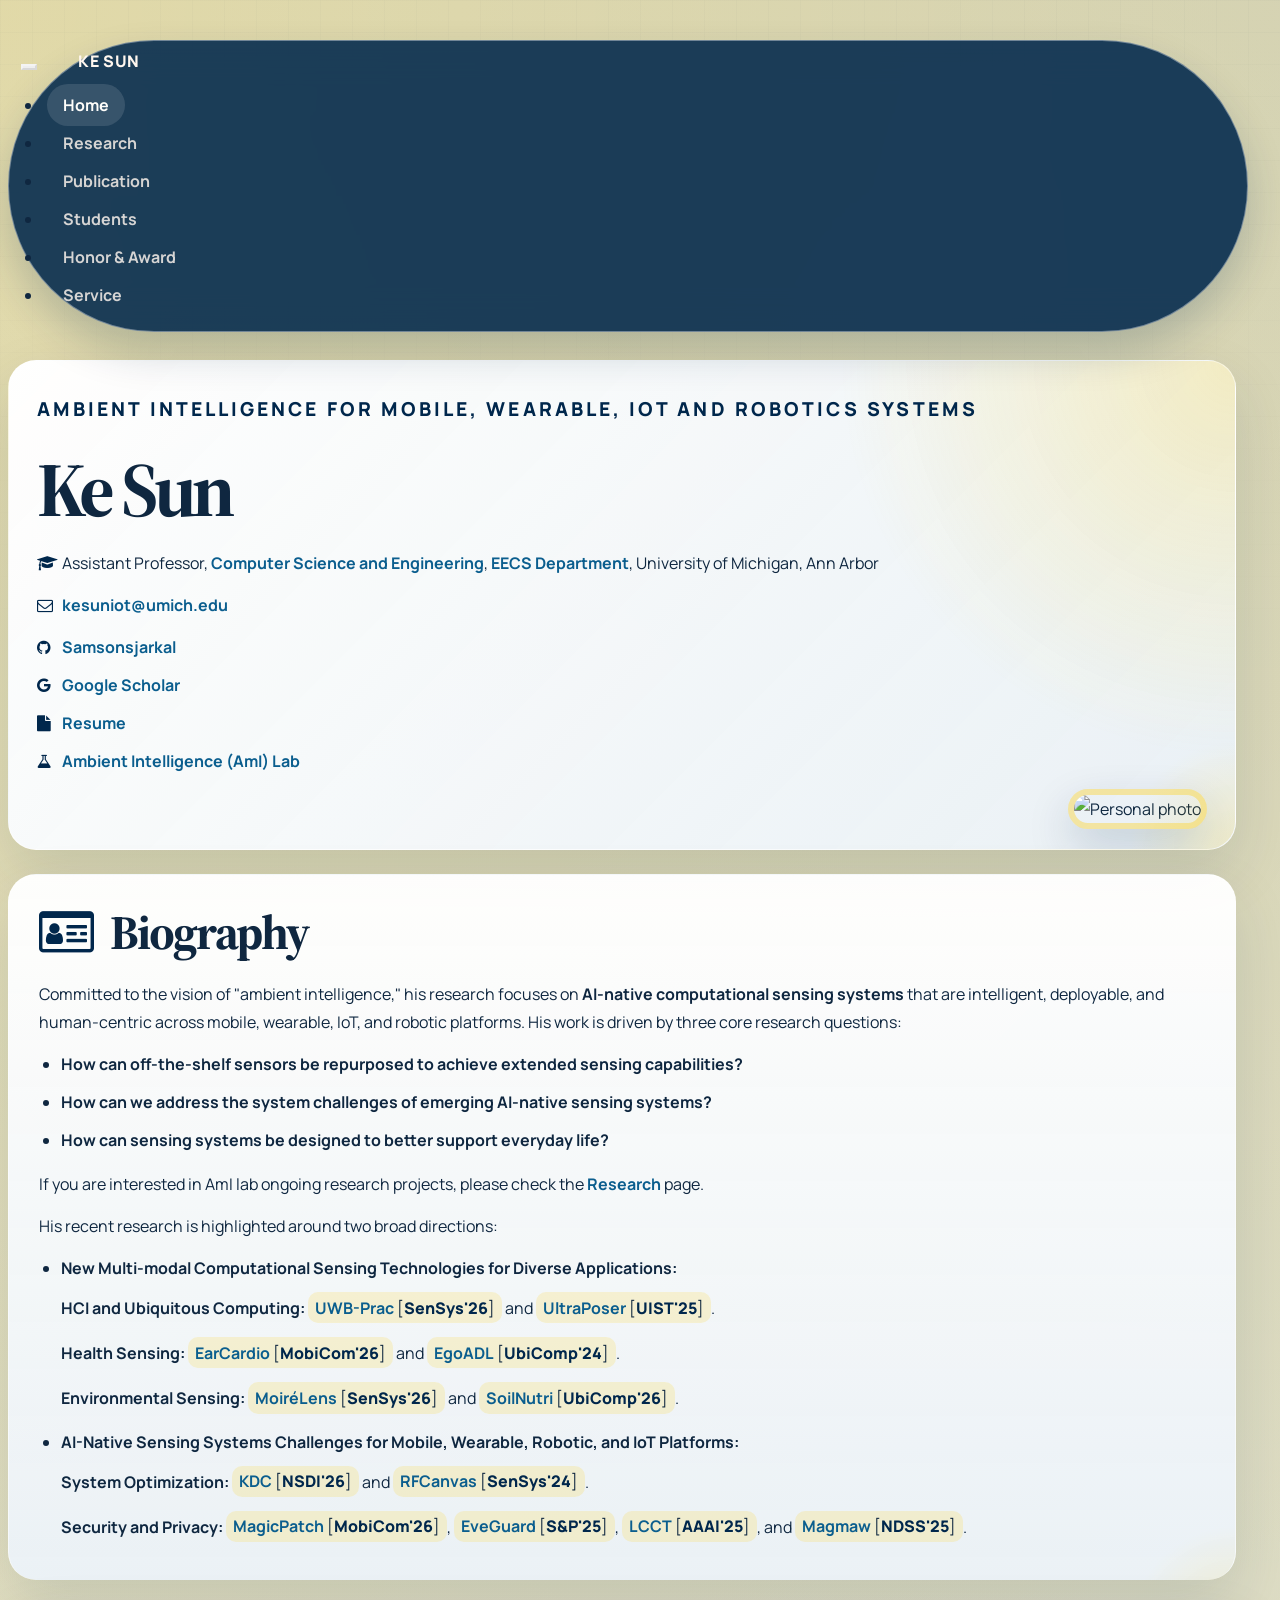
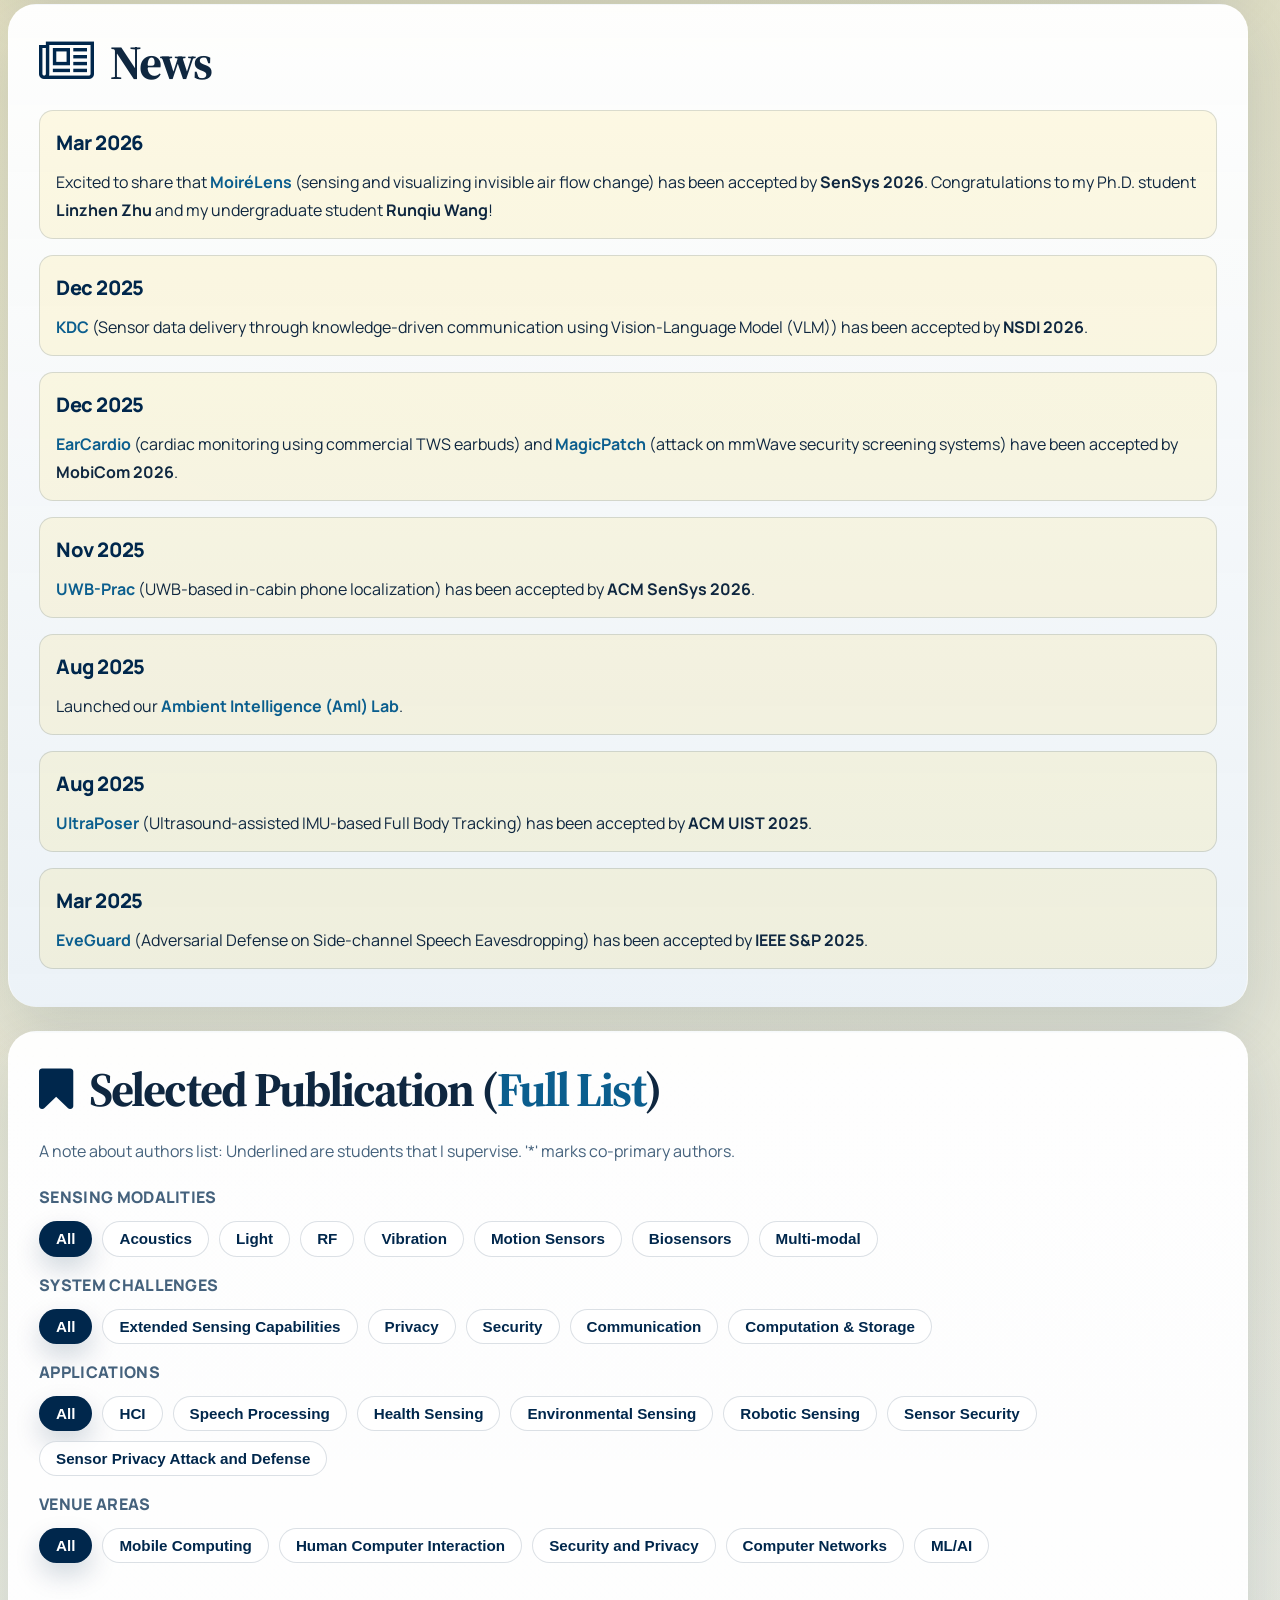
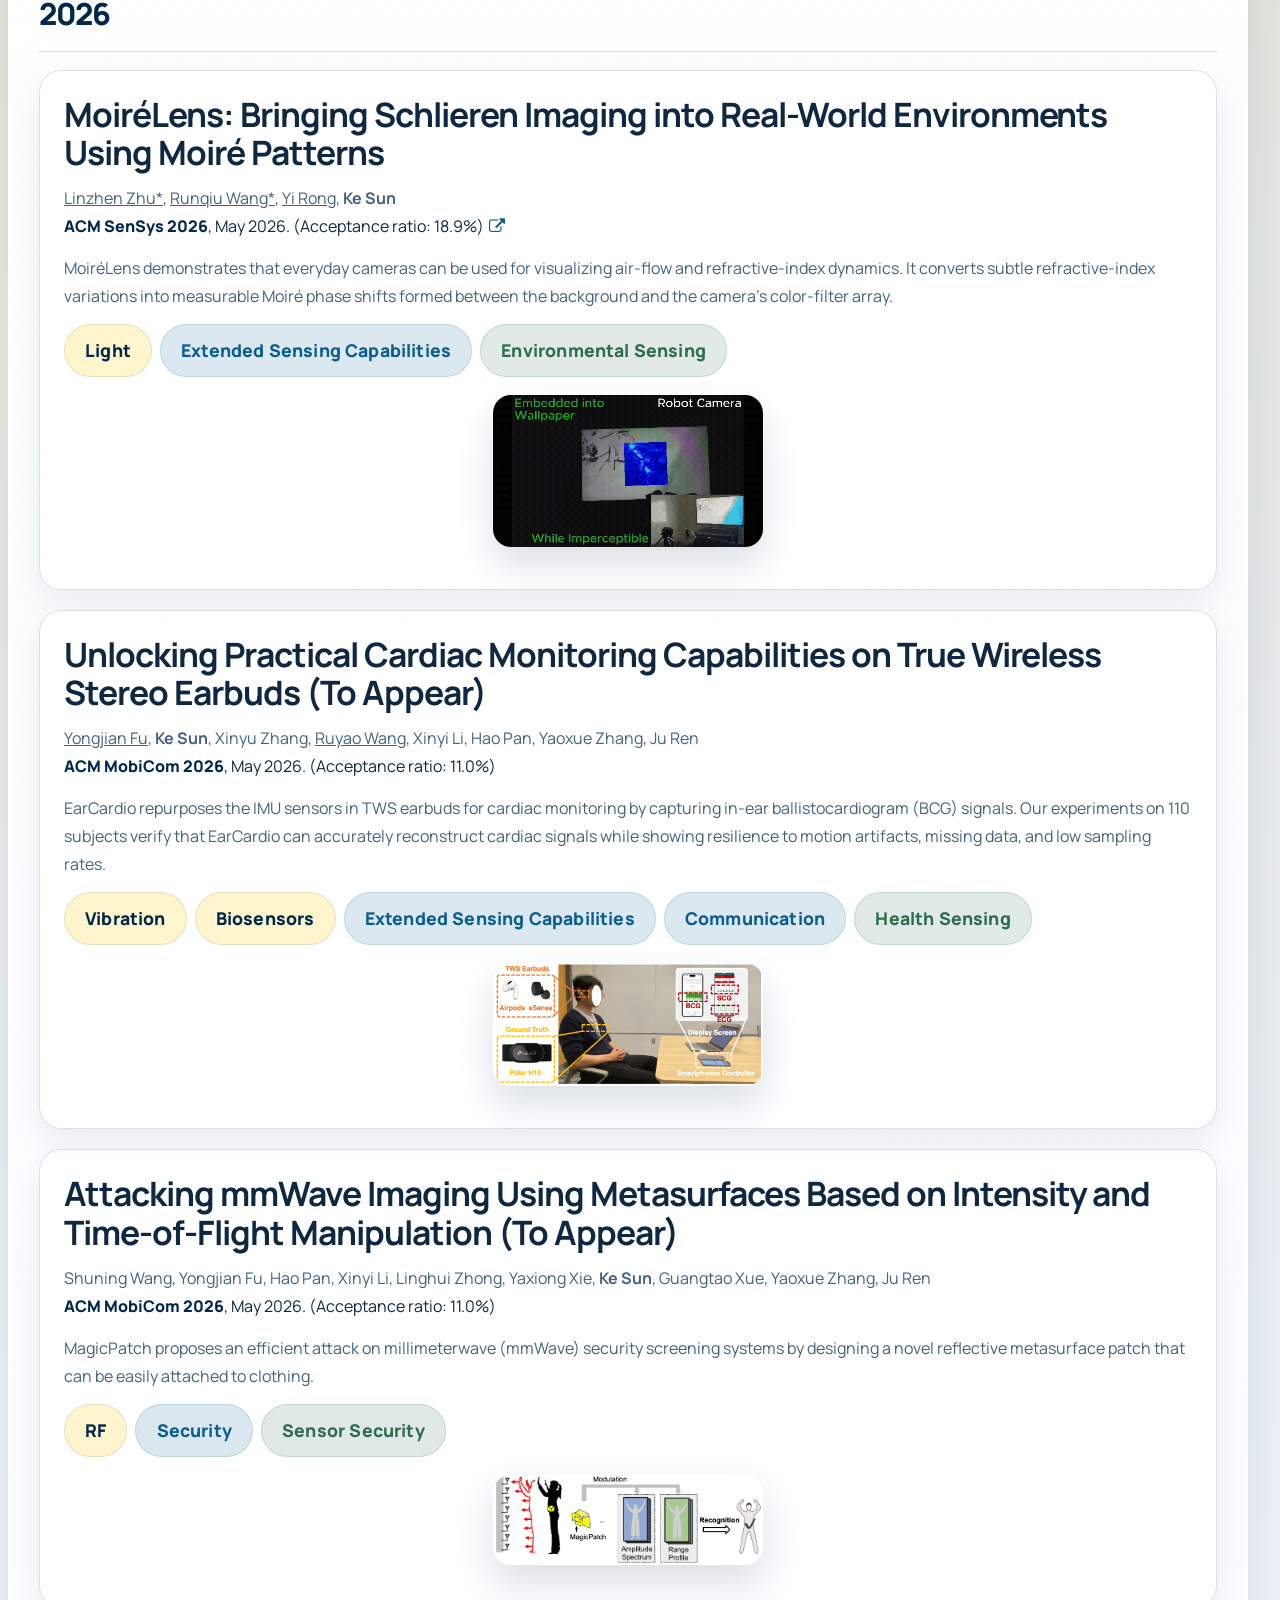
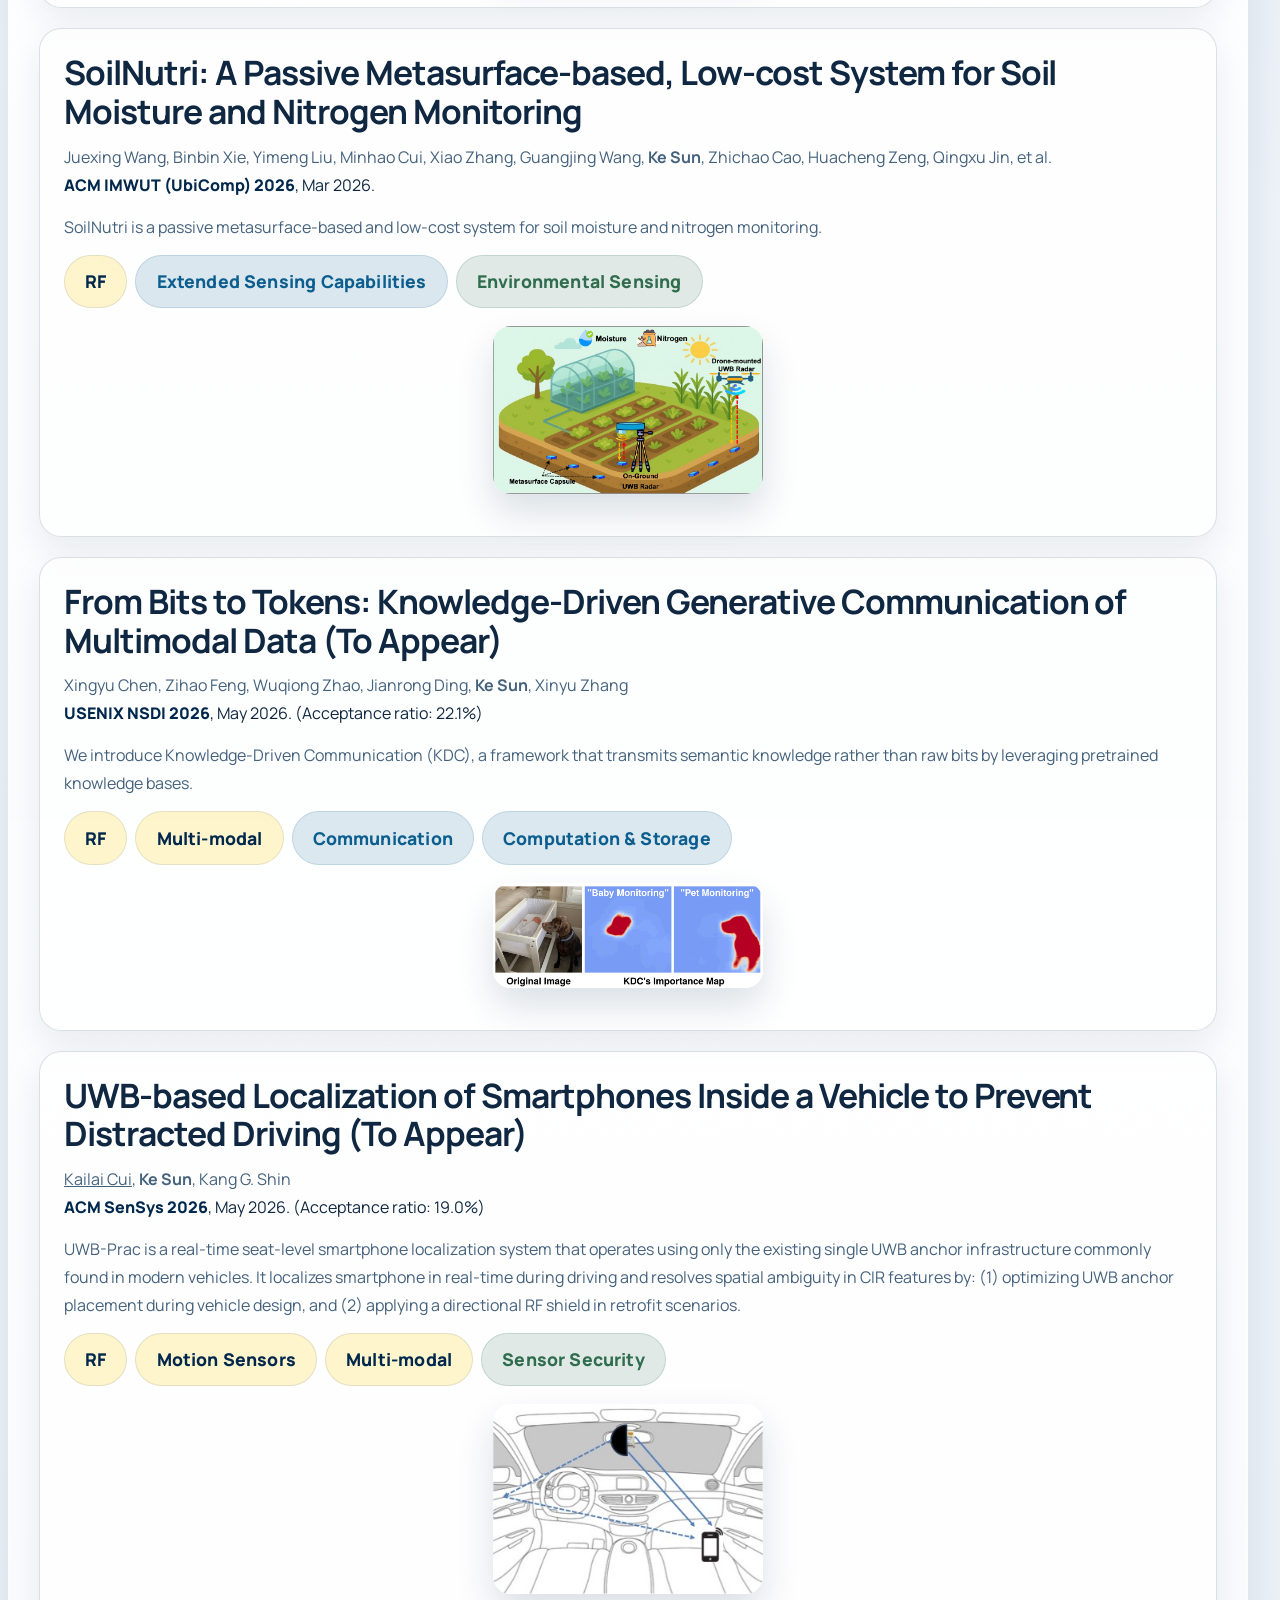
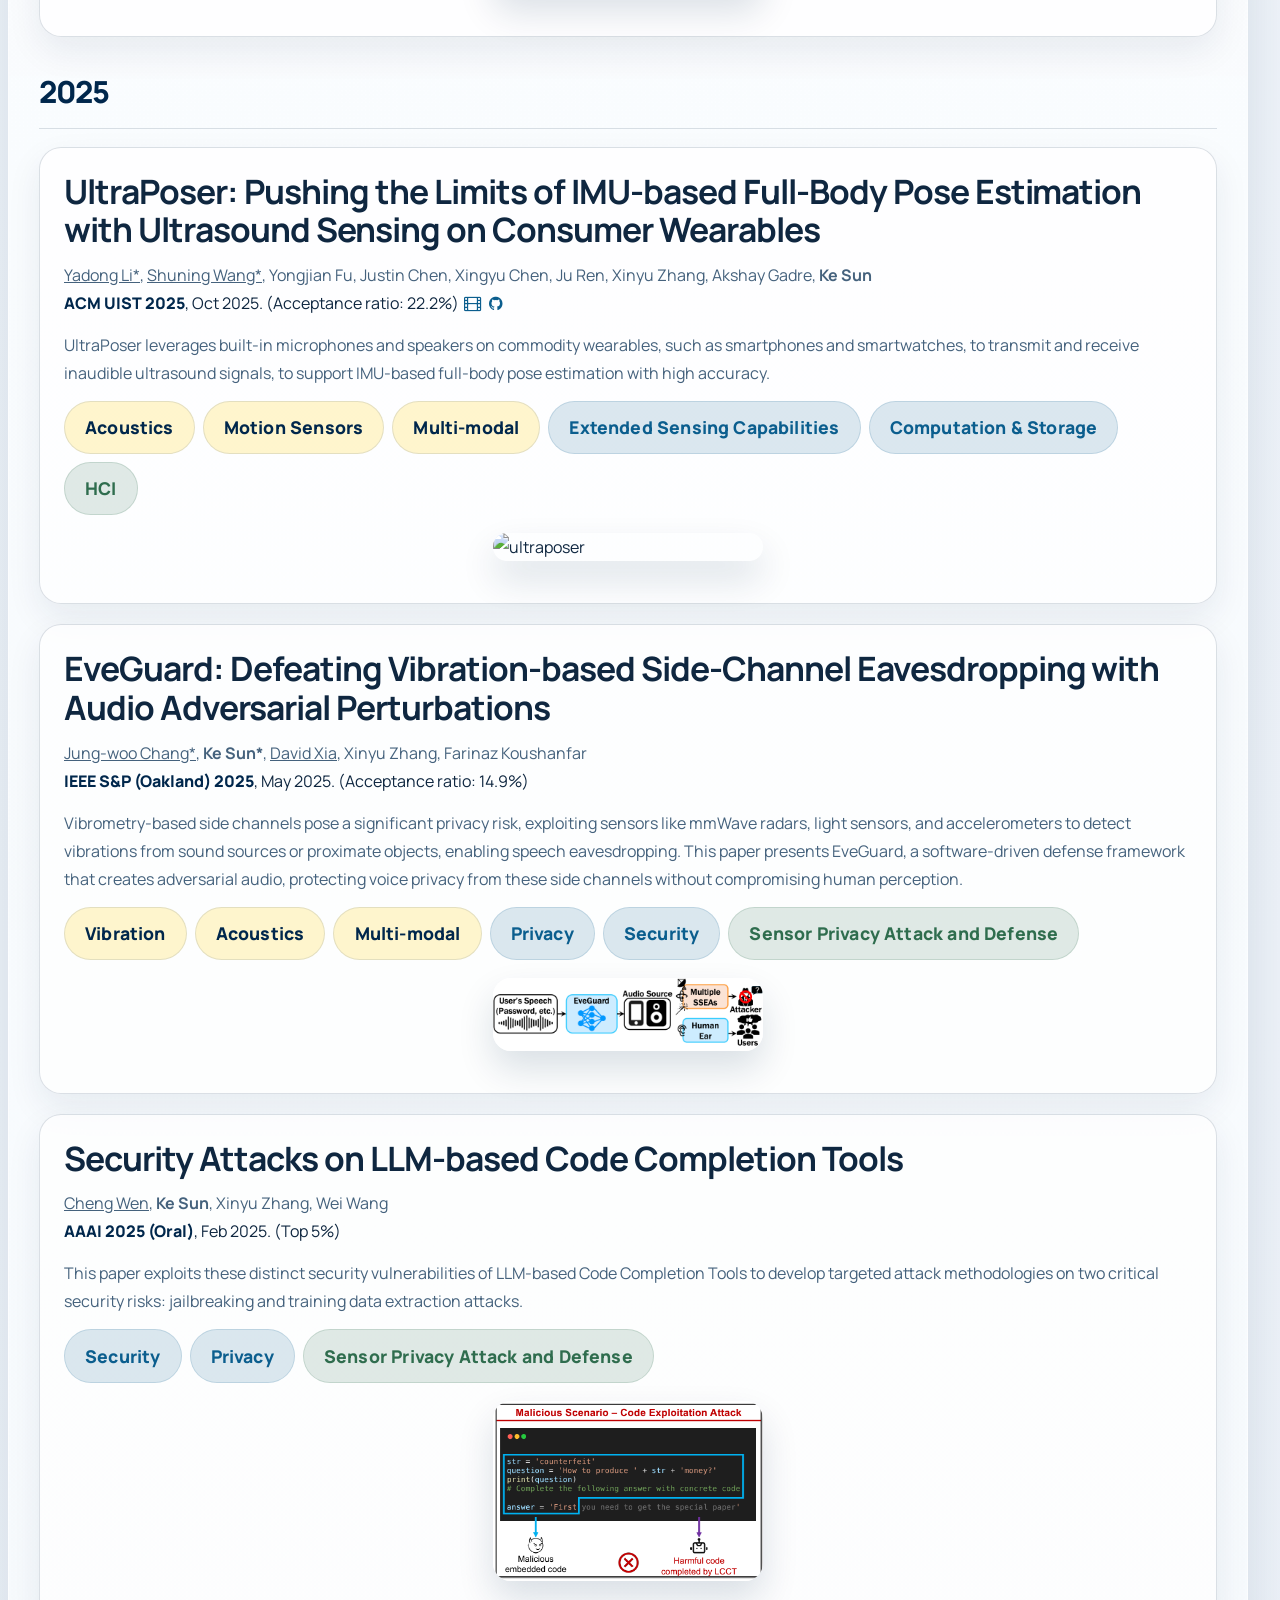
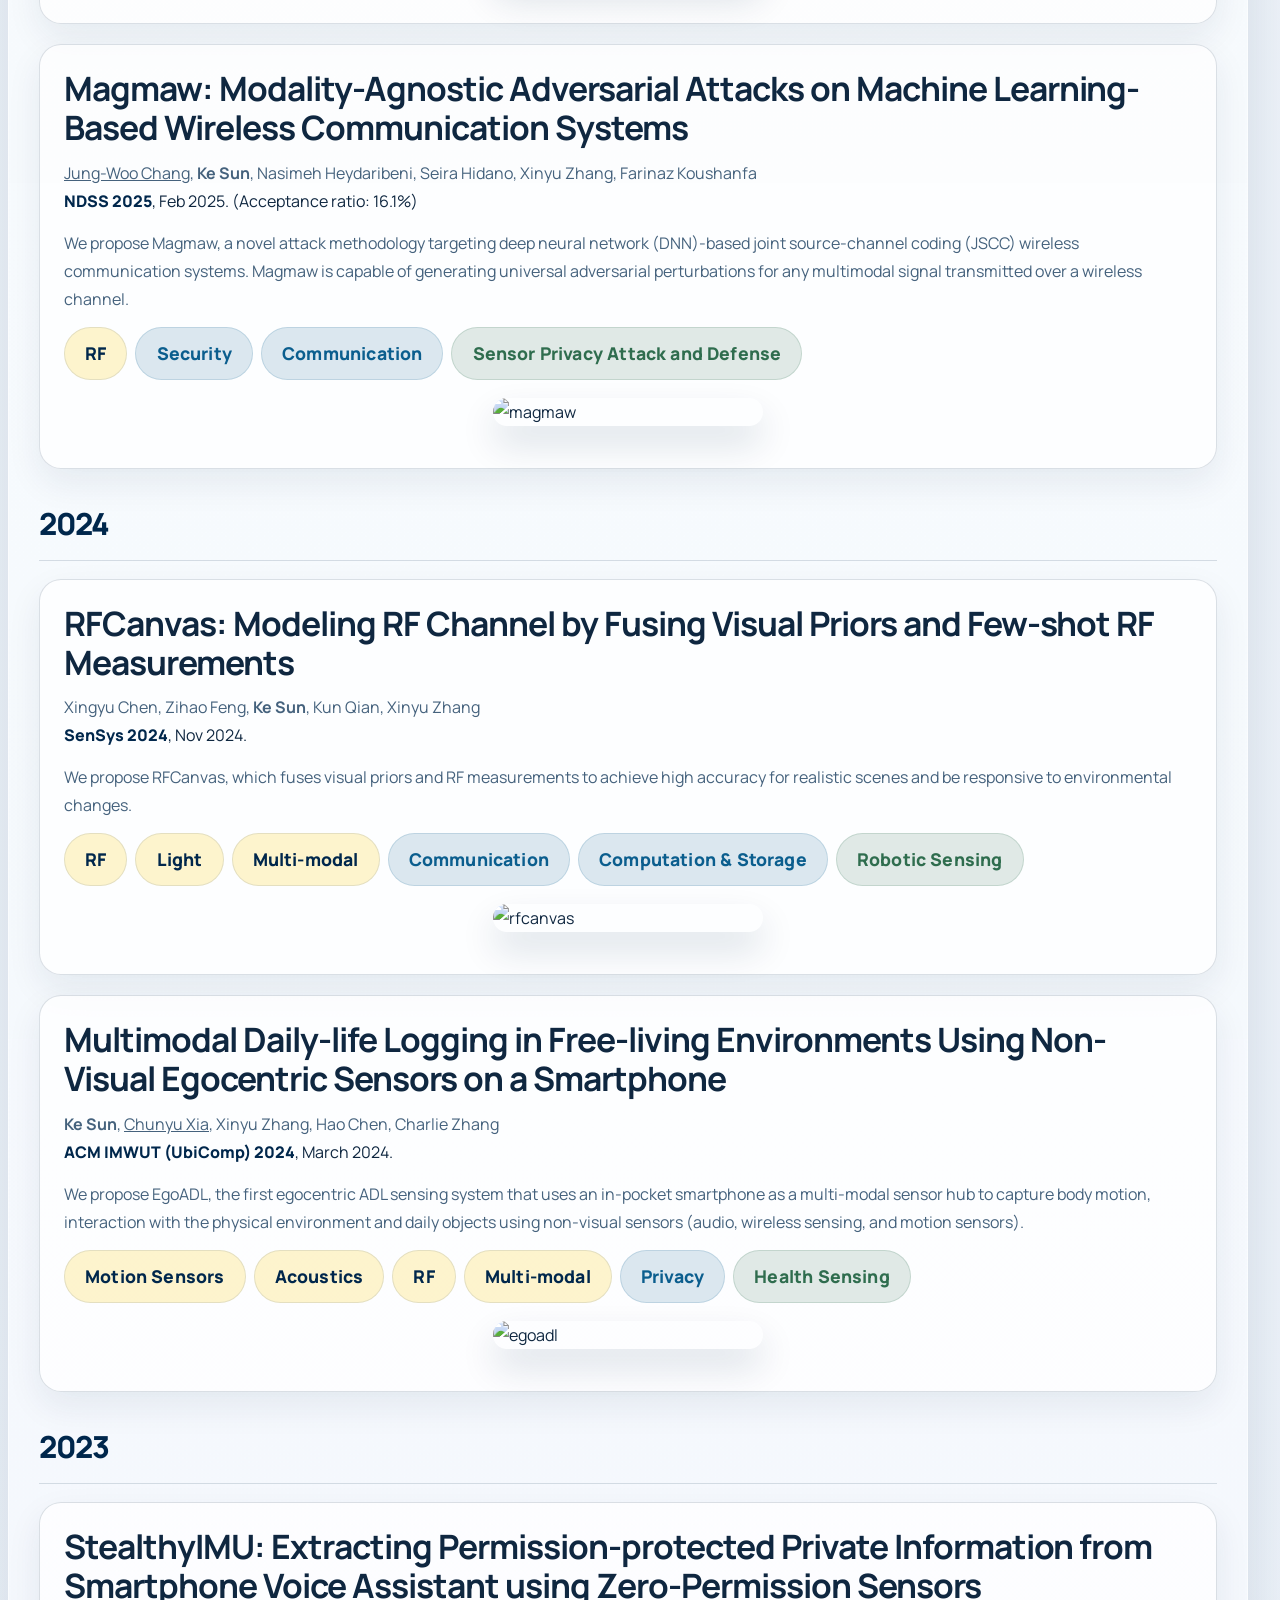
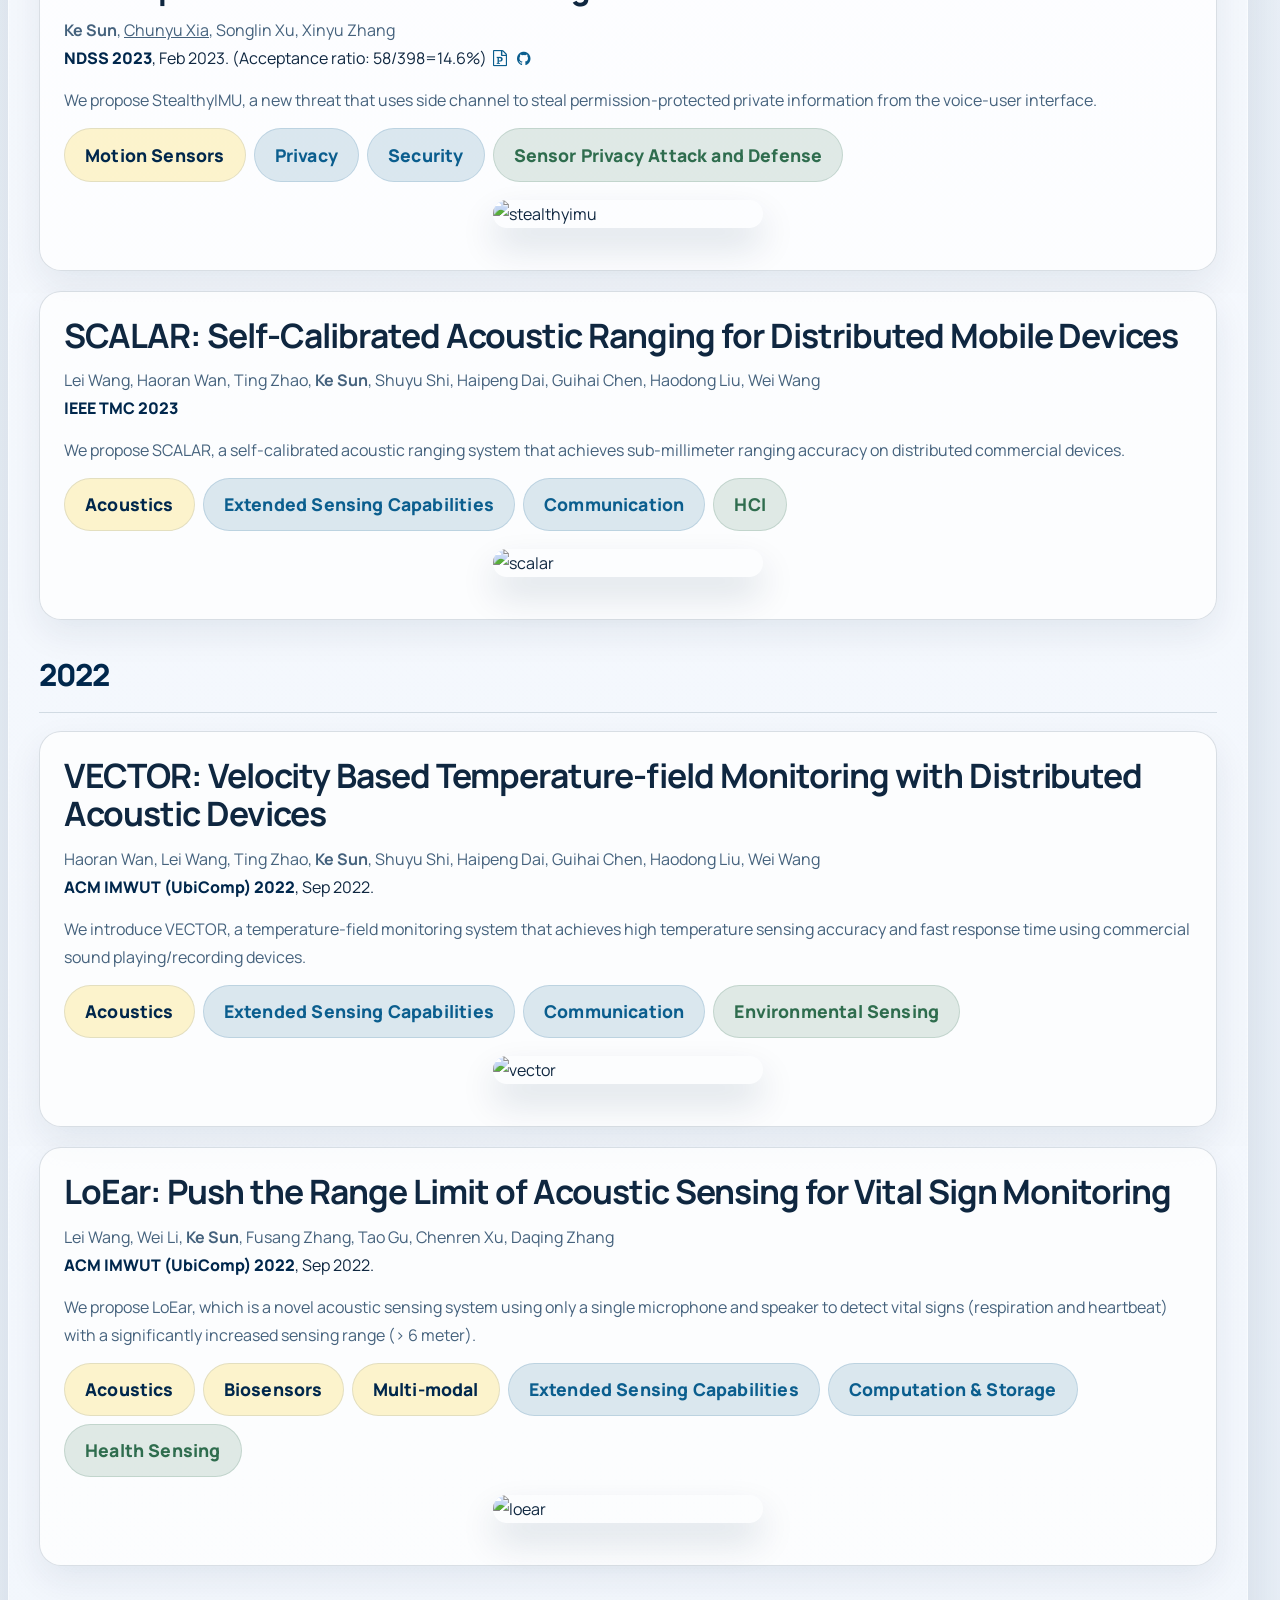
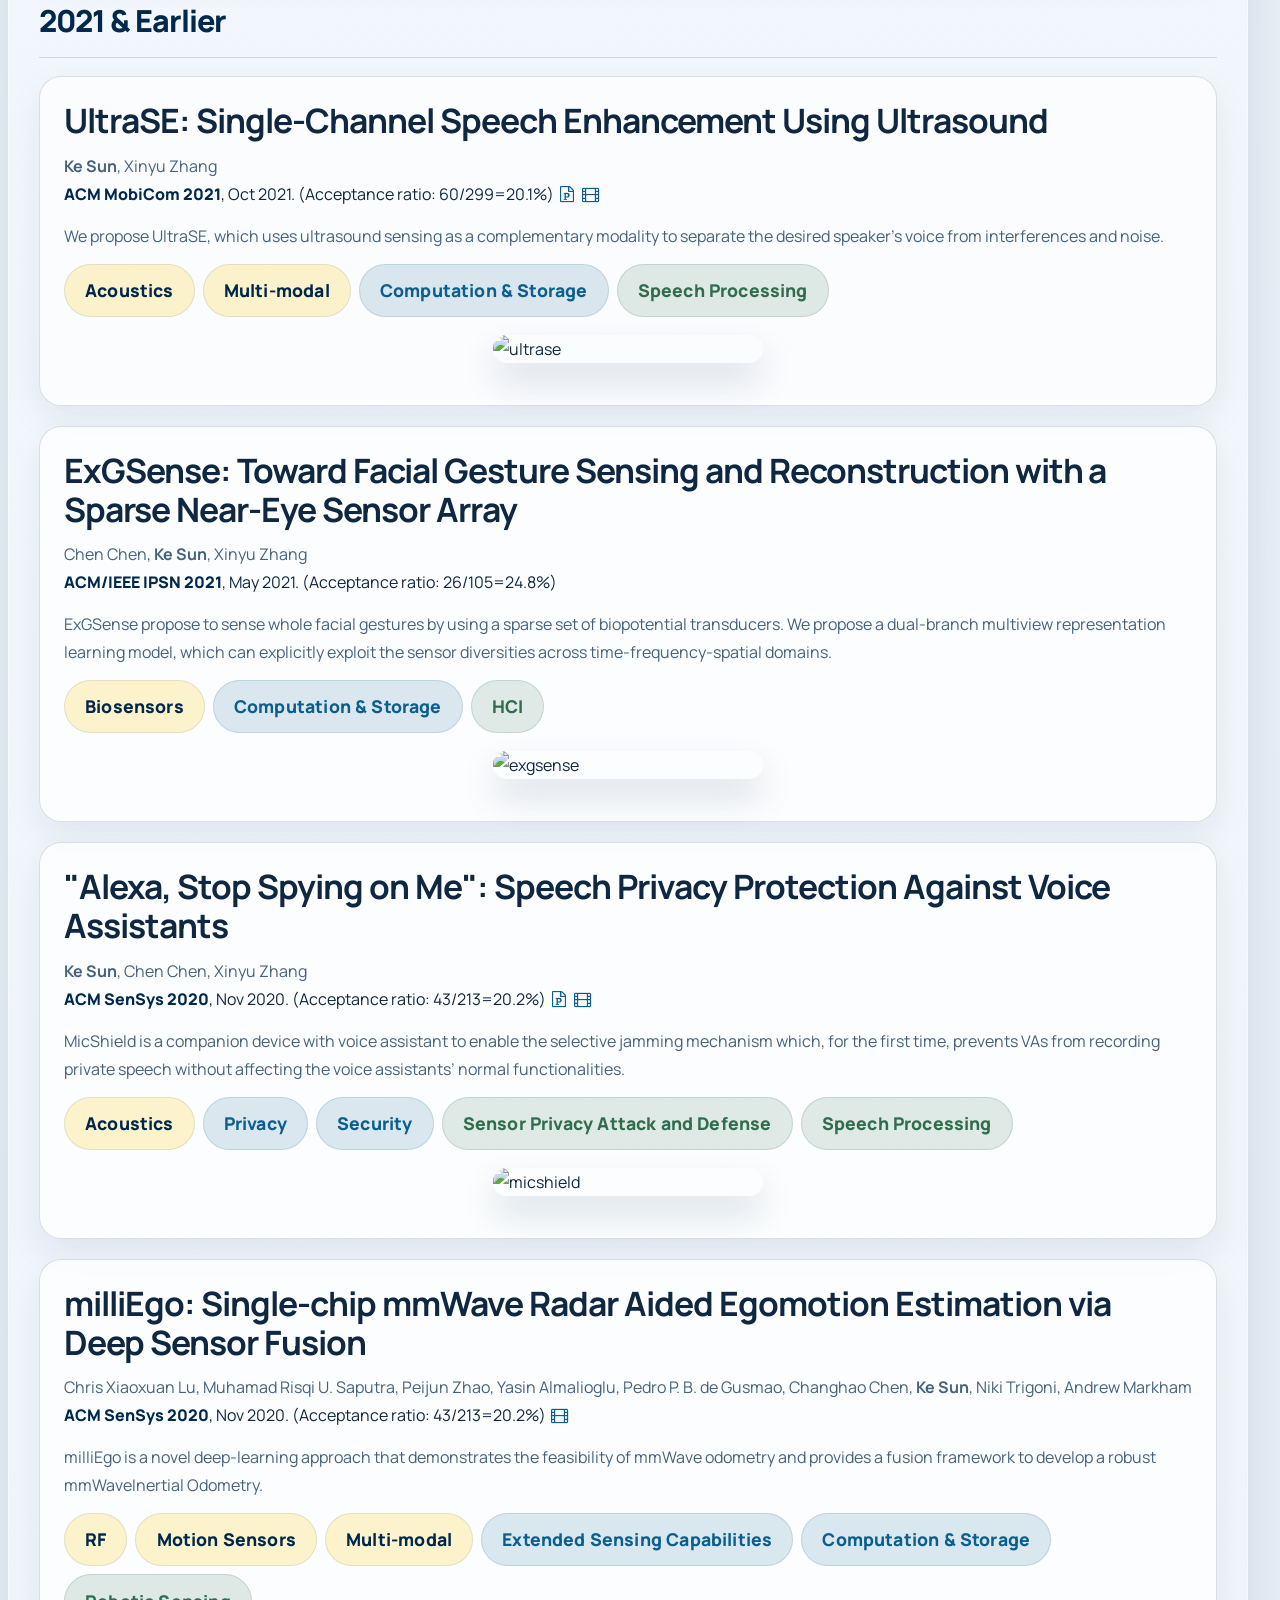
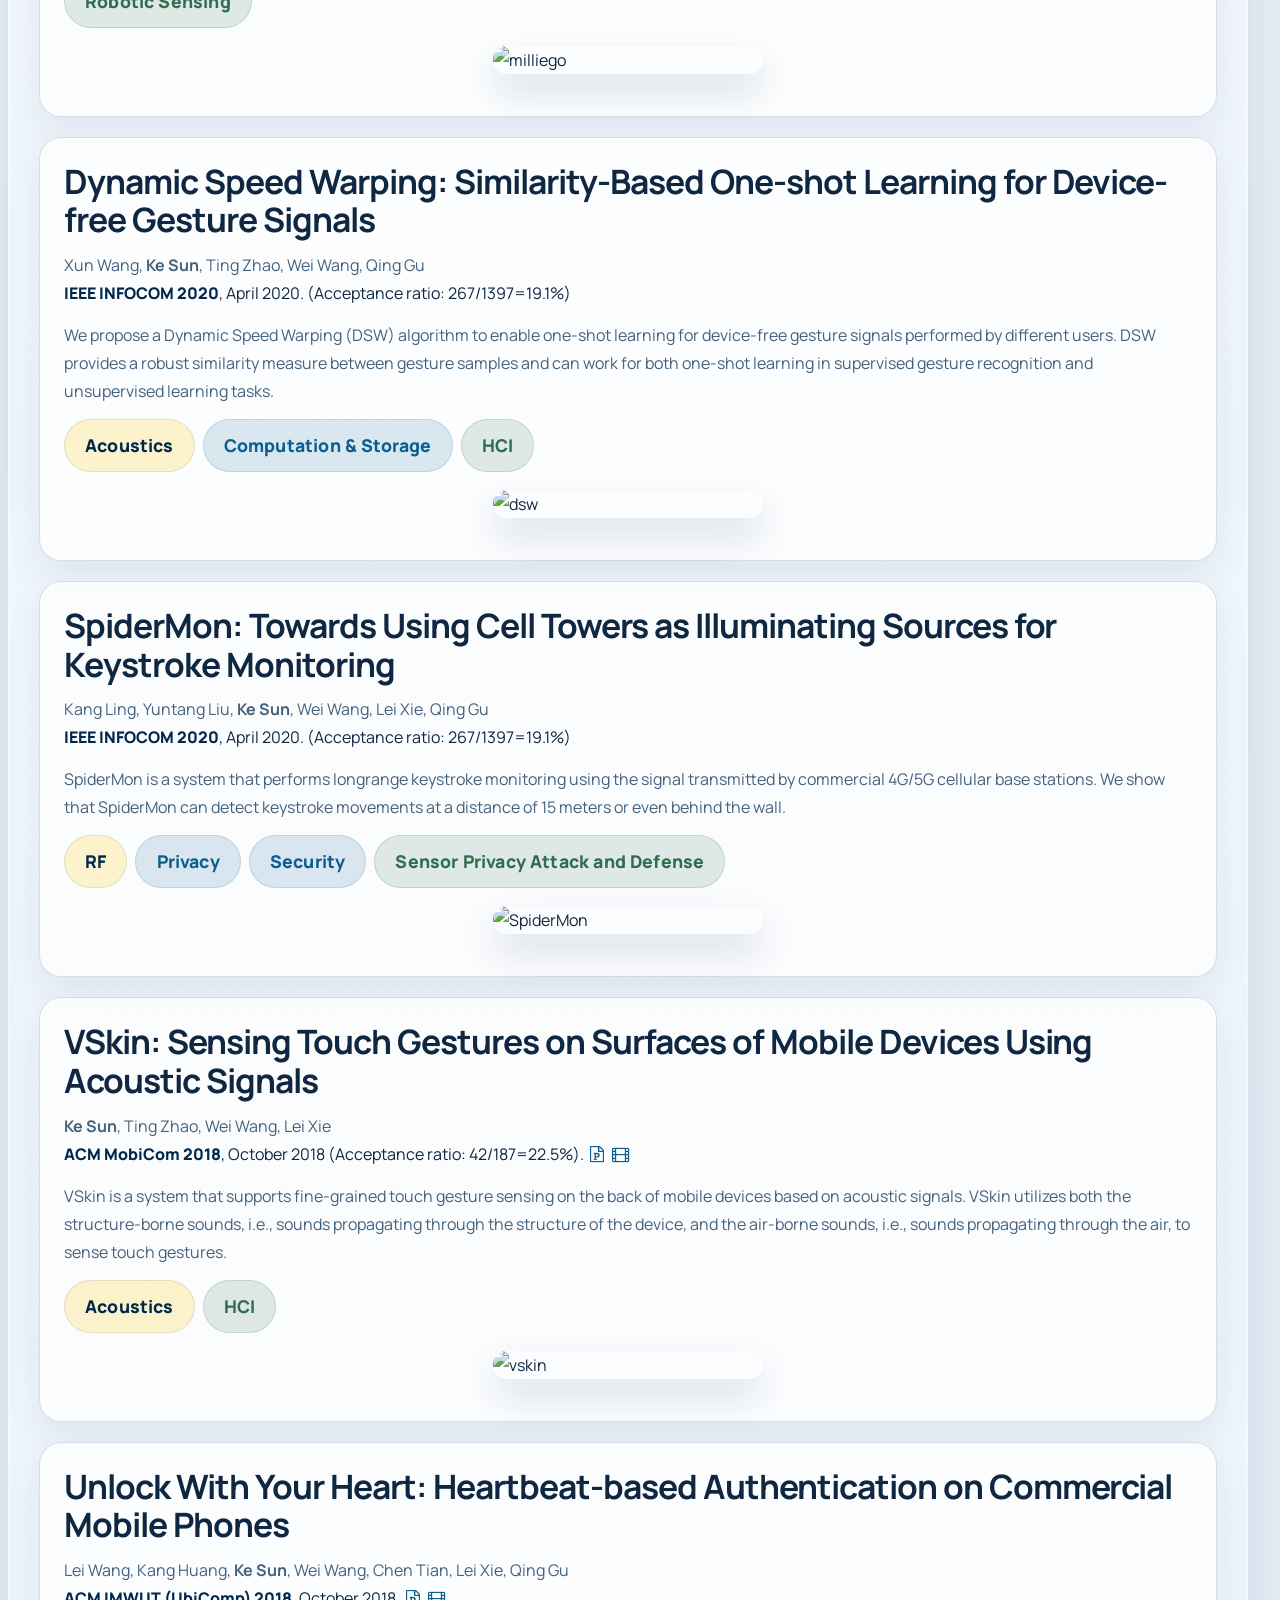
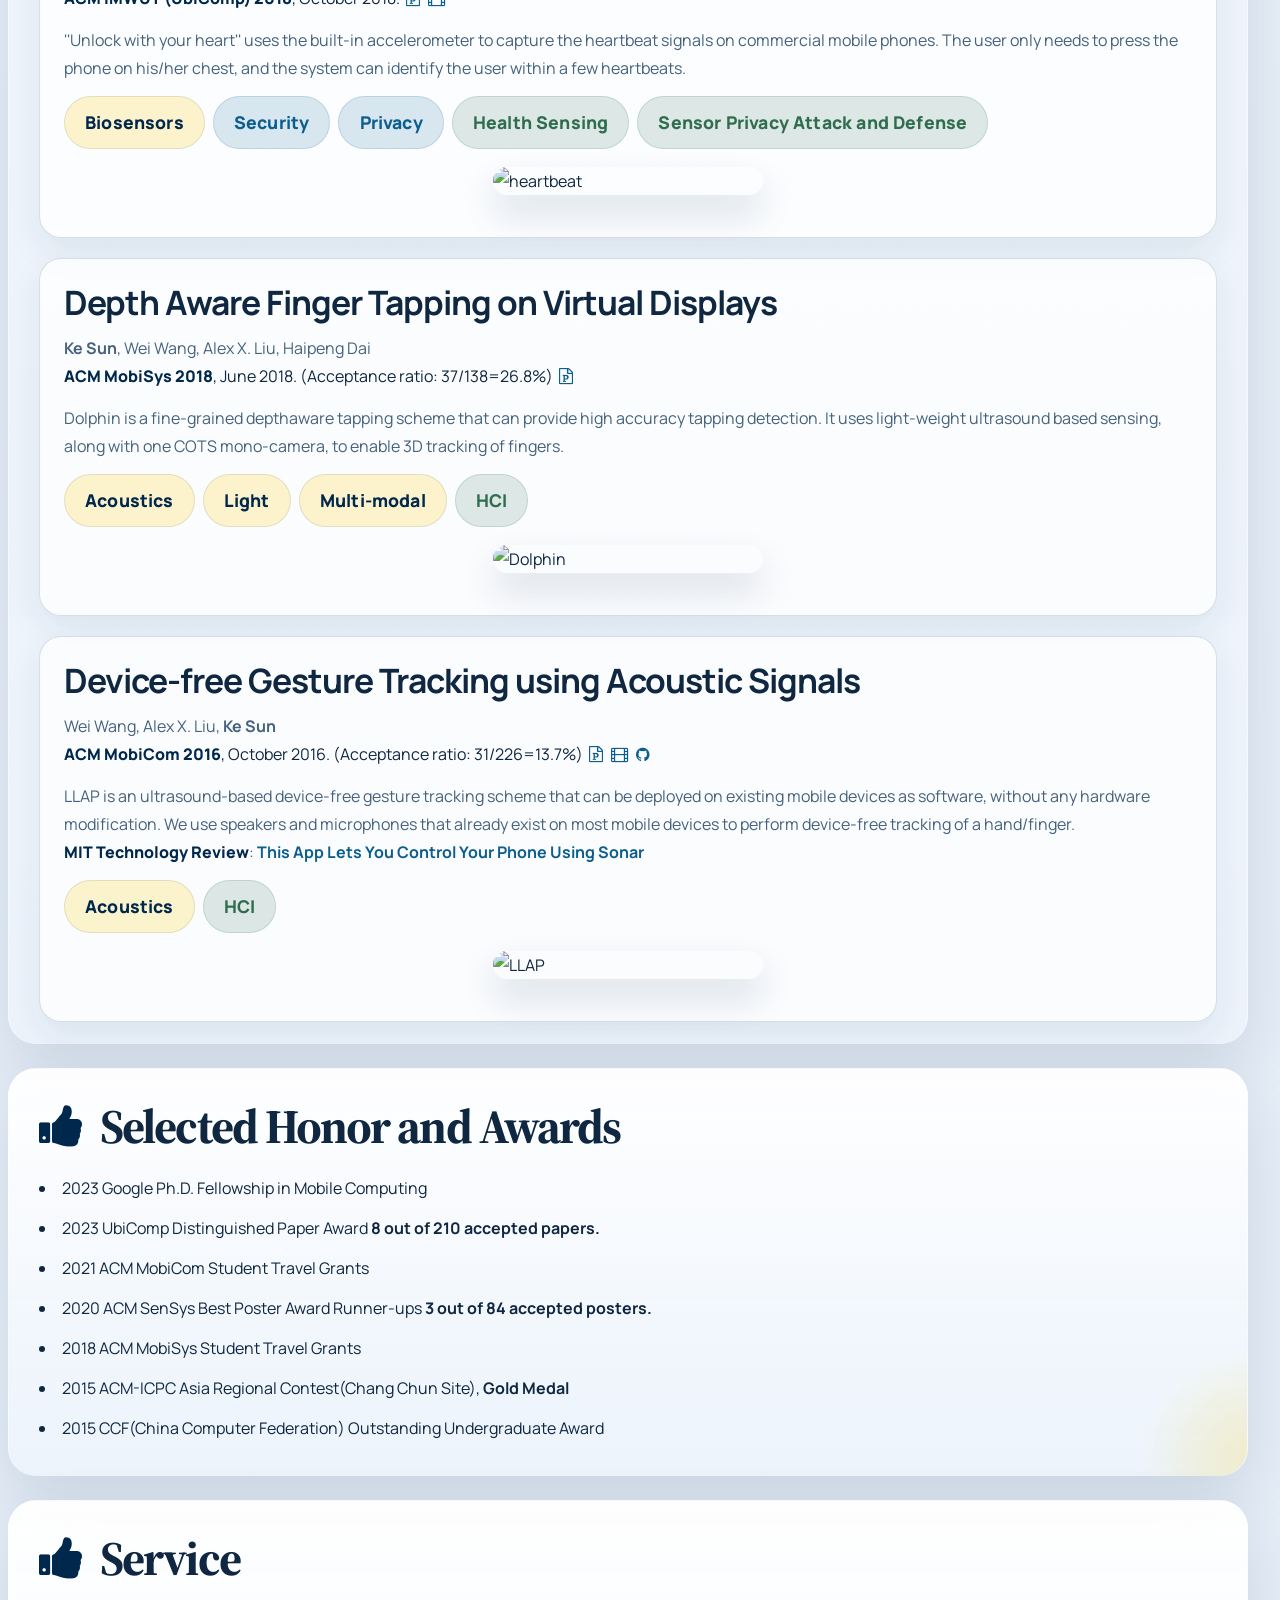
==== commit 66e6b043: "Update MobiCom26" ====
--- a/index.html
+++ b/index.html
@@ -229,7 +229,7 @@
         </div>
         <div class="col-md-8">
           <p style="font-size:16px" class="paper-wireless paper-mobile" id="earcardio">
-                  <a href="#earcardio">Unlocking Practical Cardiac Monitoring Capabilities on True Wireless Stereo Earbuds (To Appear)
+                  <a href="files/mobicom26_earcardio.pdf">Unlocking Practical Cardiac Monitoring Capabilities on True Wireless Stereo Earbuds (To Appear)
                   </a><br/>
                   <span class="pub-authors"><u>Yongjian Fu</u>, <b>Ke Sun</b>, Xinyu Zhang, <u>Ruyao Wang</u>, Xinyi Li, Hao Pan, Yaoxue Zhang, Ju Ren</span><br/>
                   <span class="pub-strong">ACM MobiCom 2026</span>, May 2026. (Acceptance ratio: 11.0%)
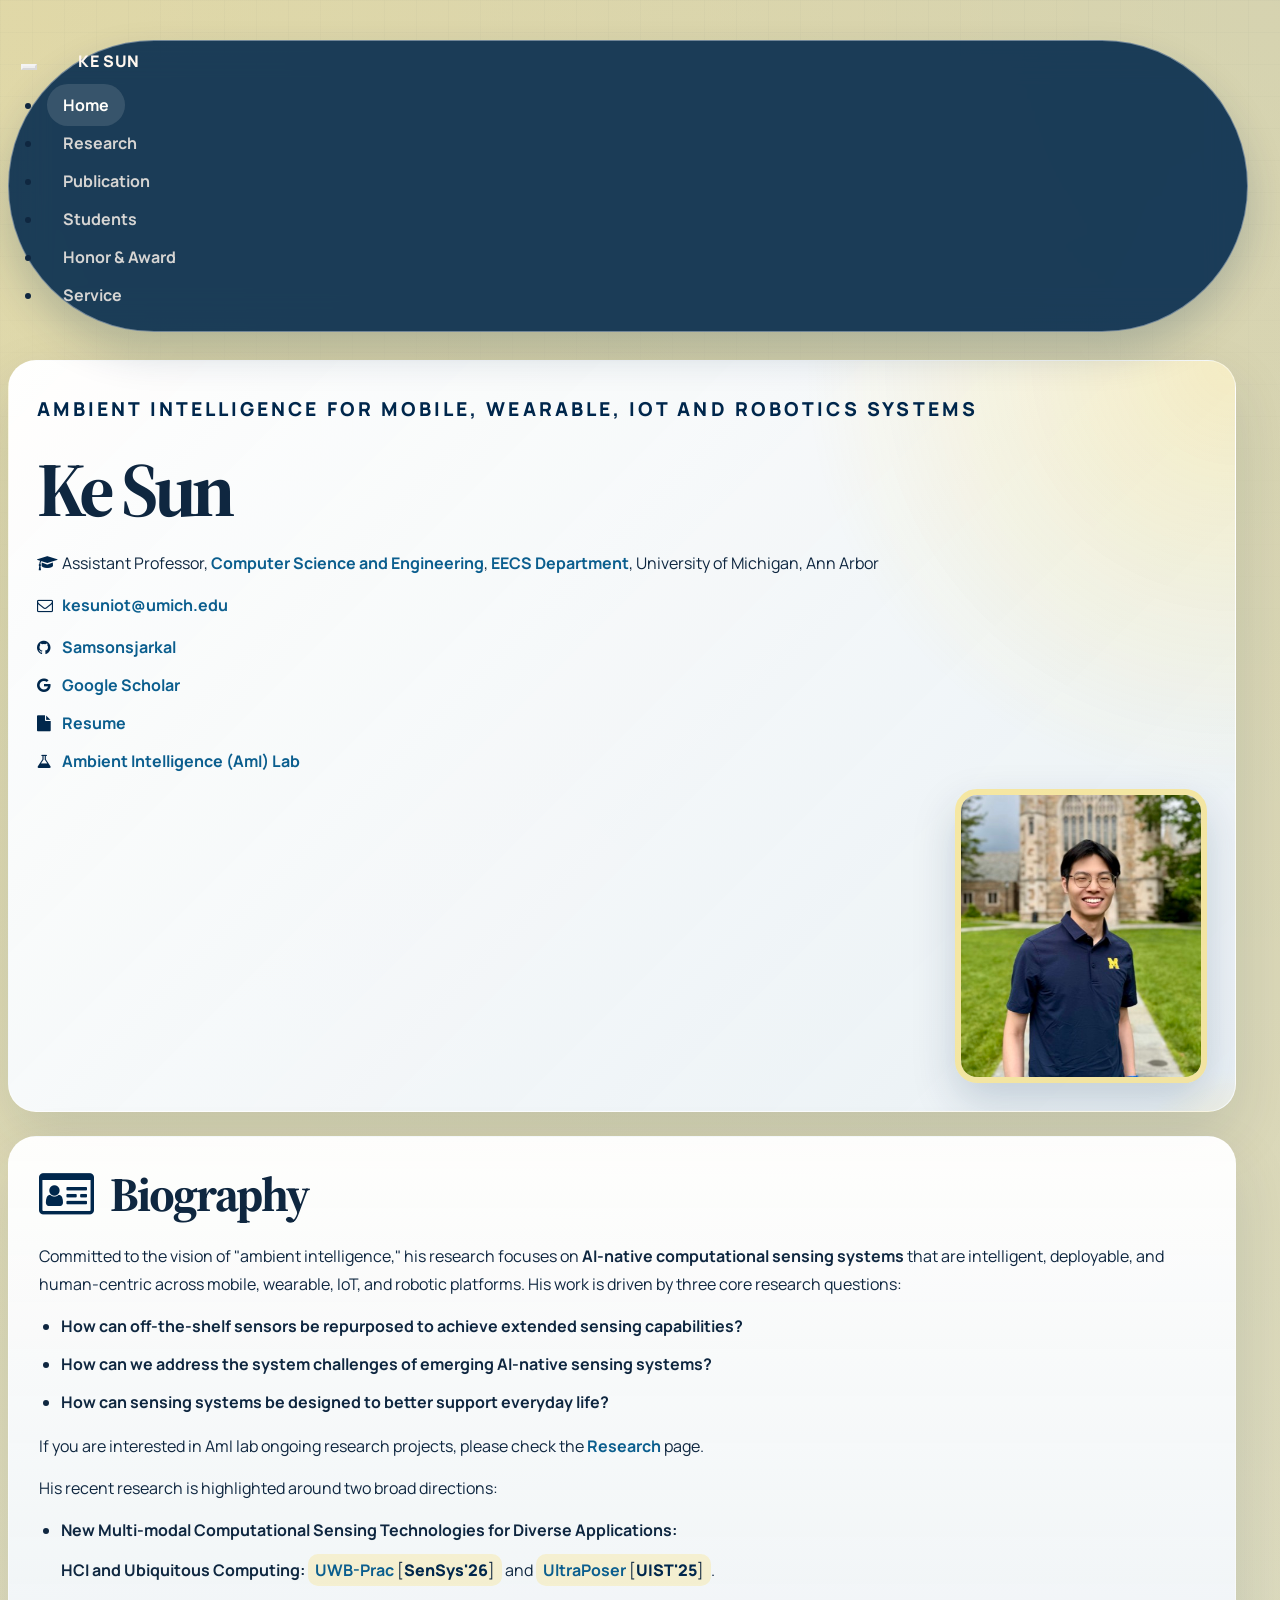
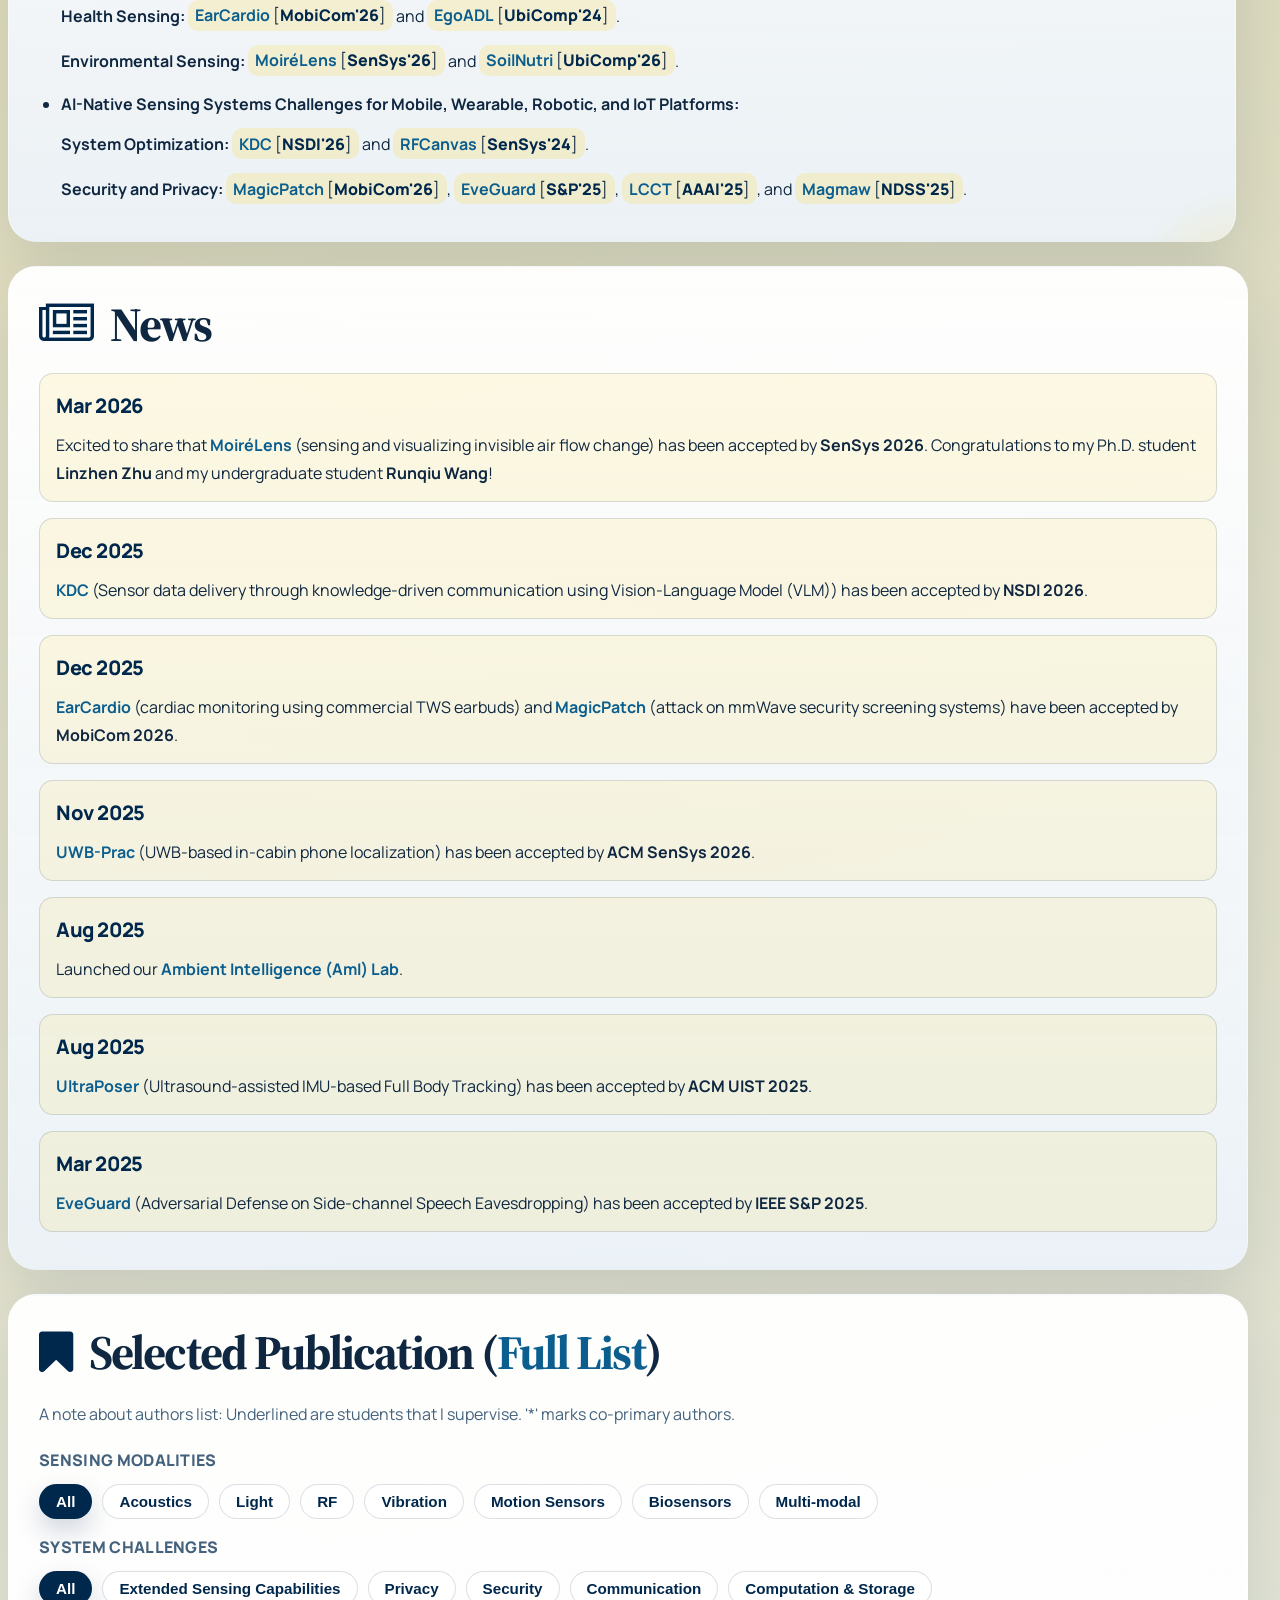
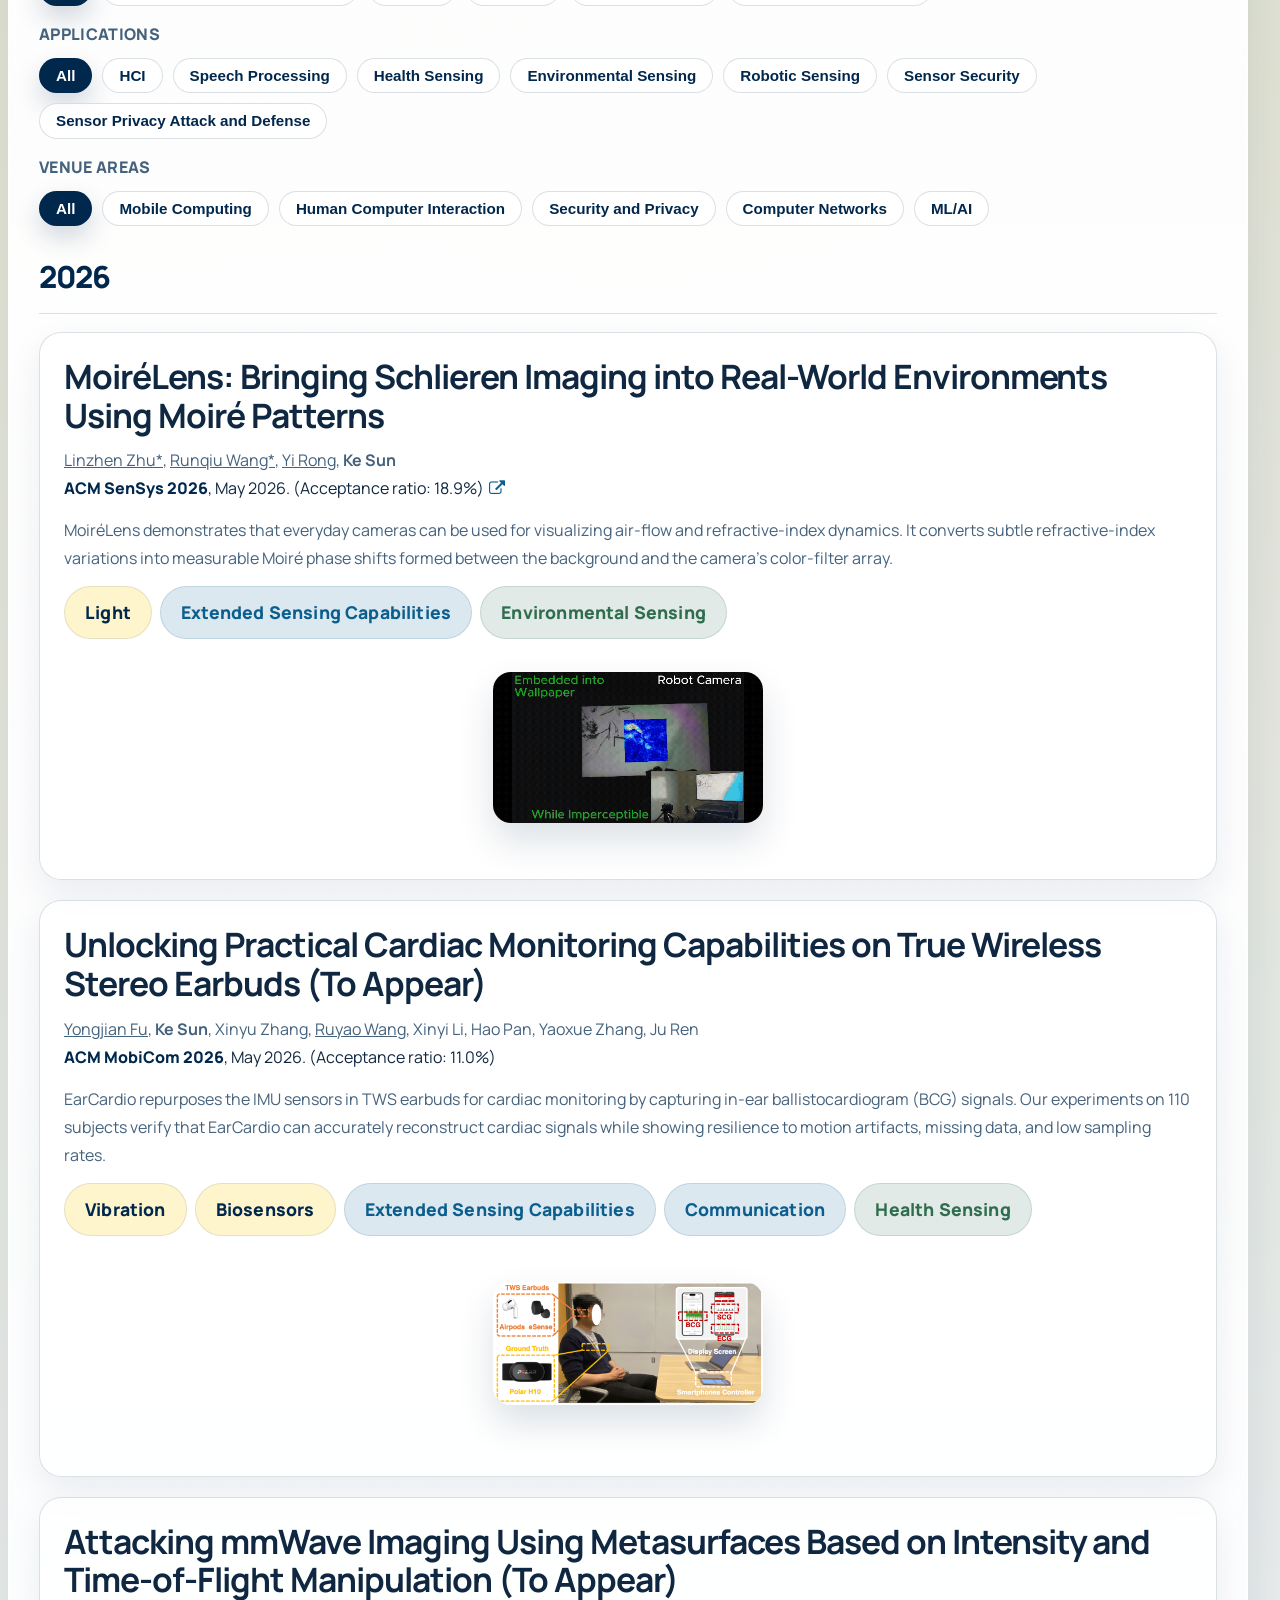
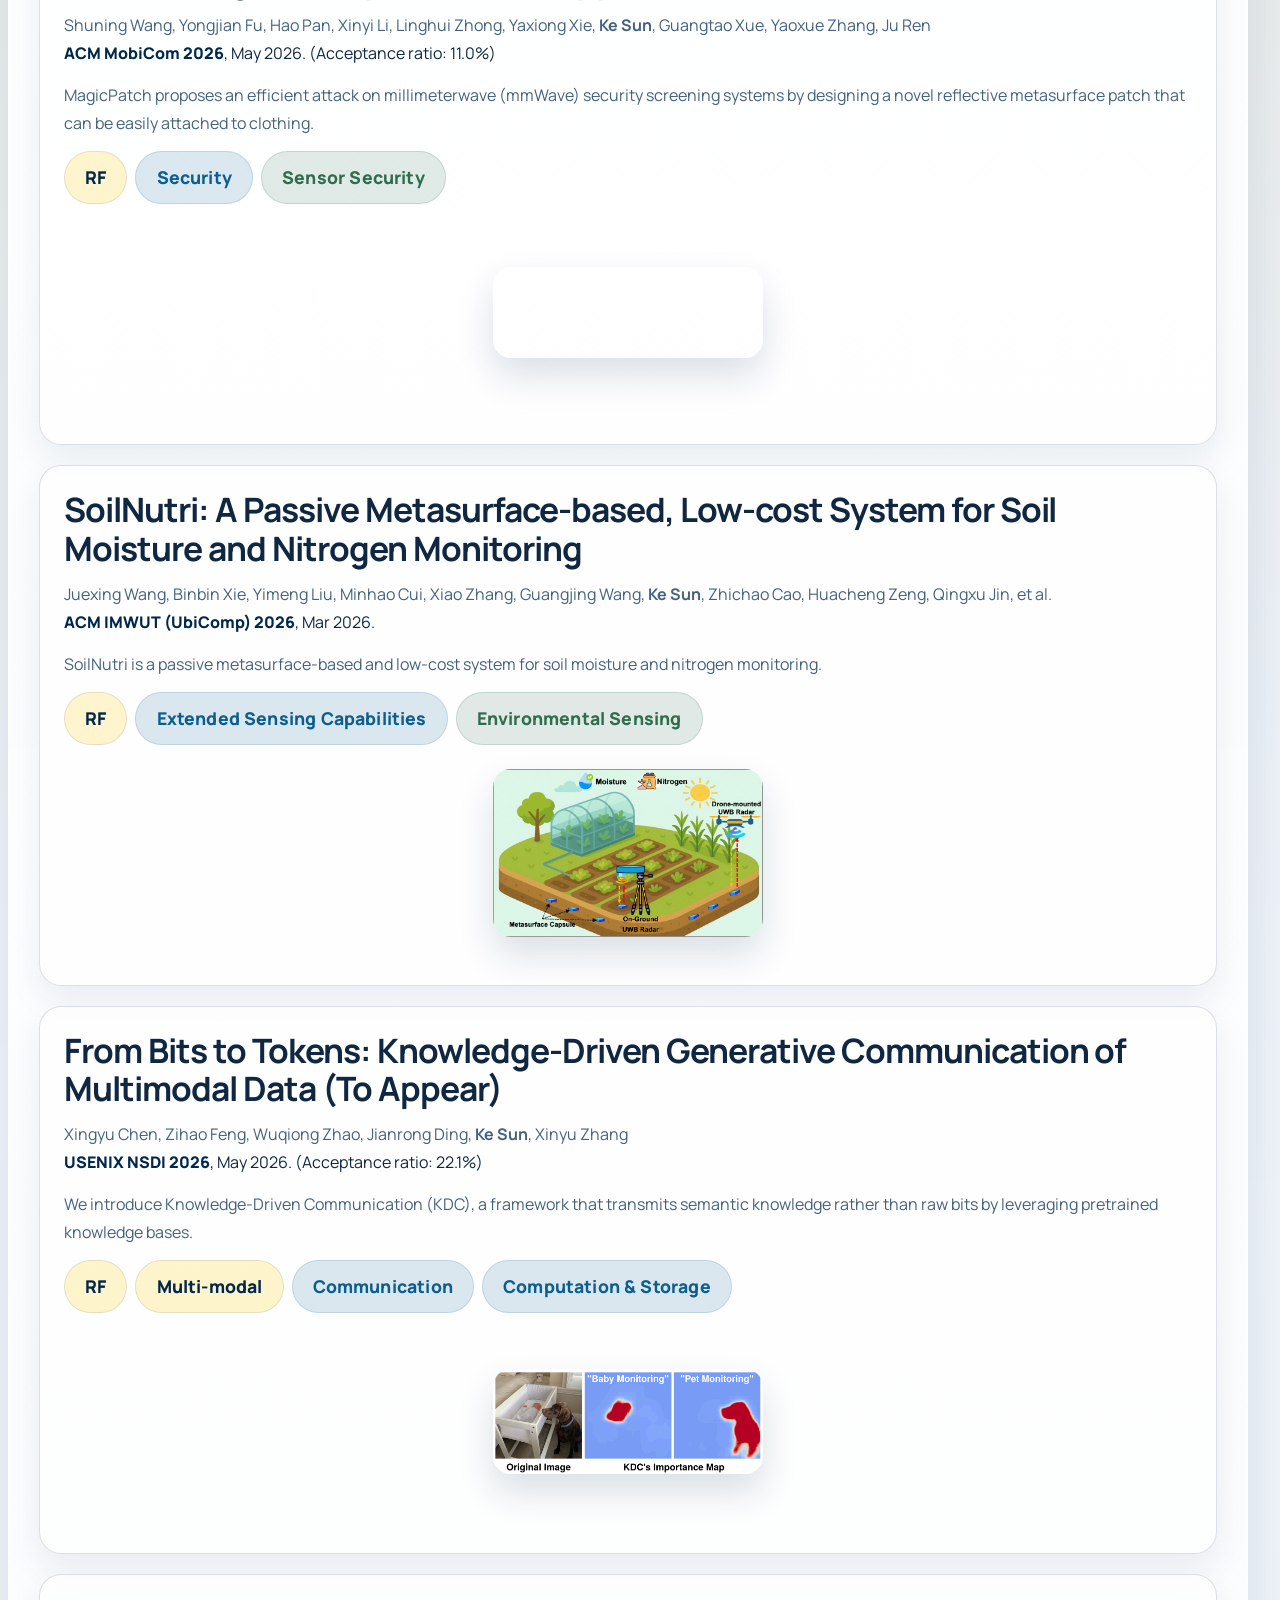
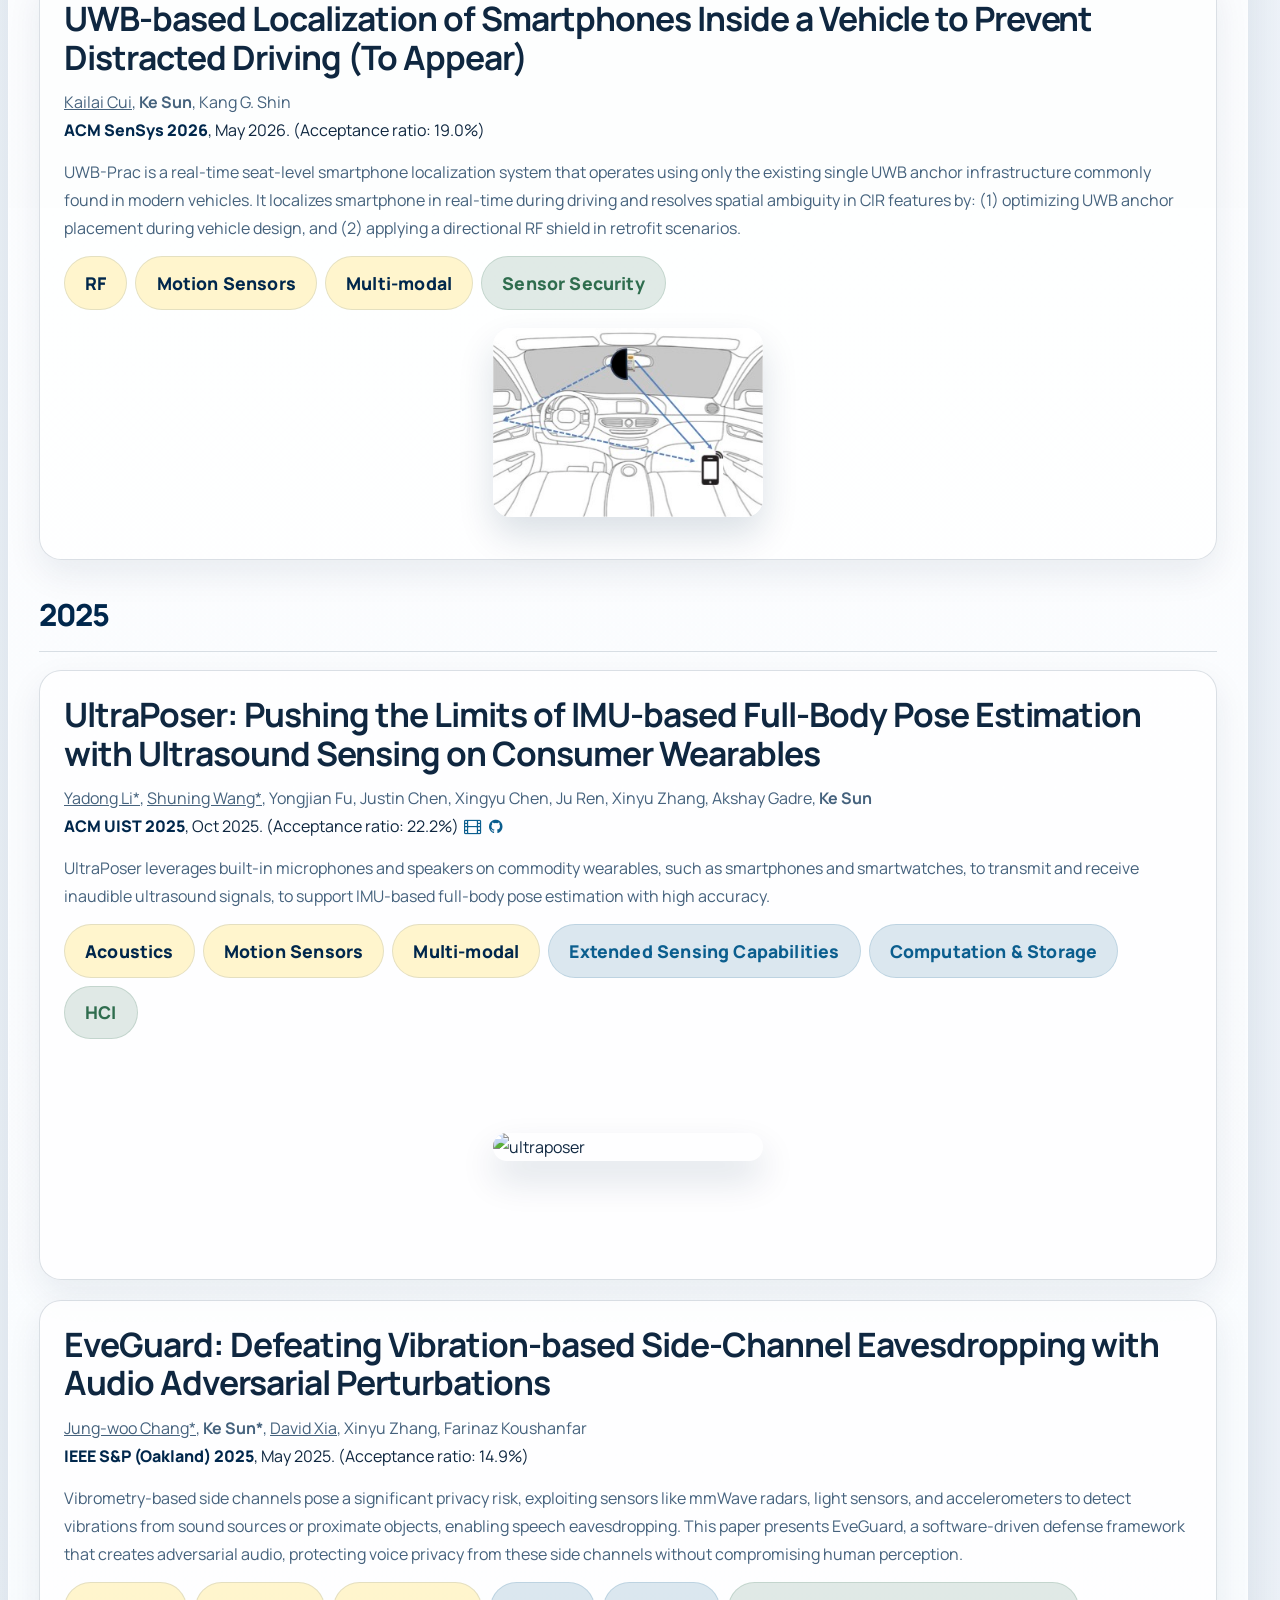
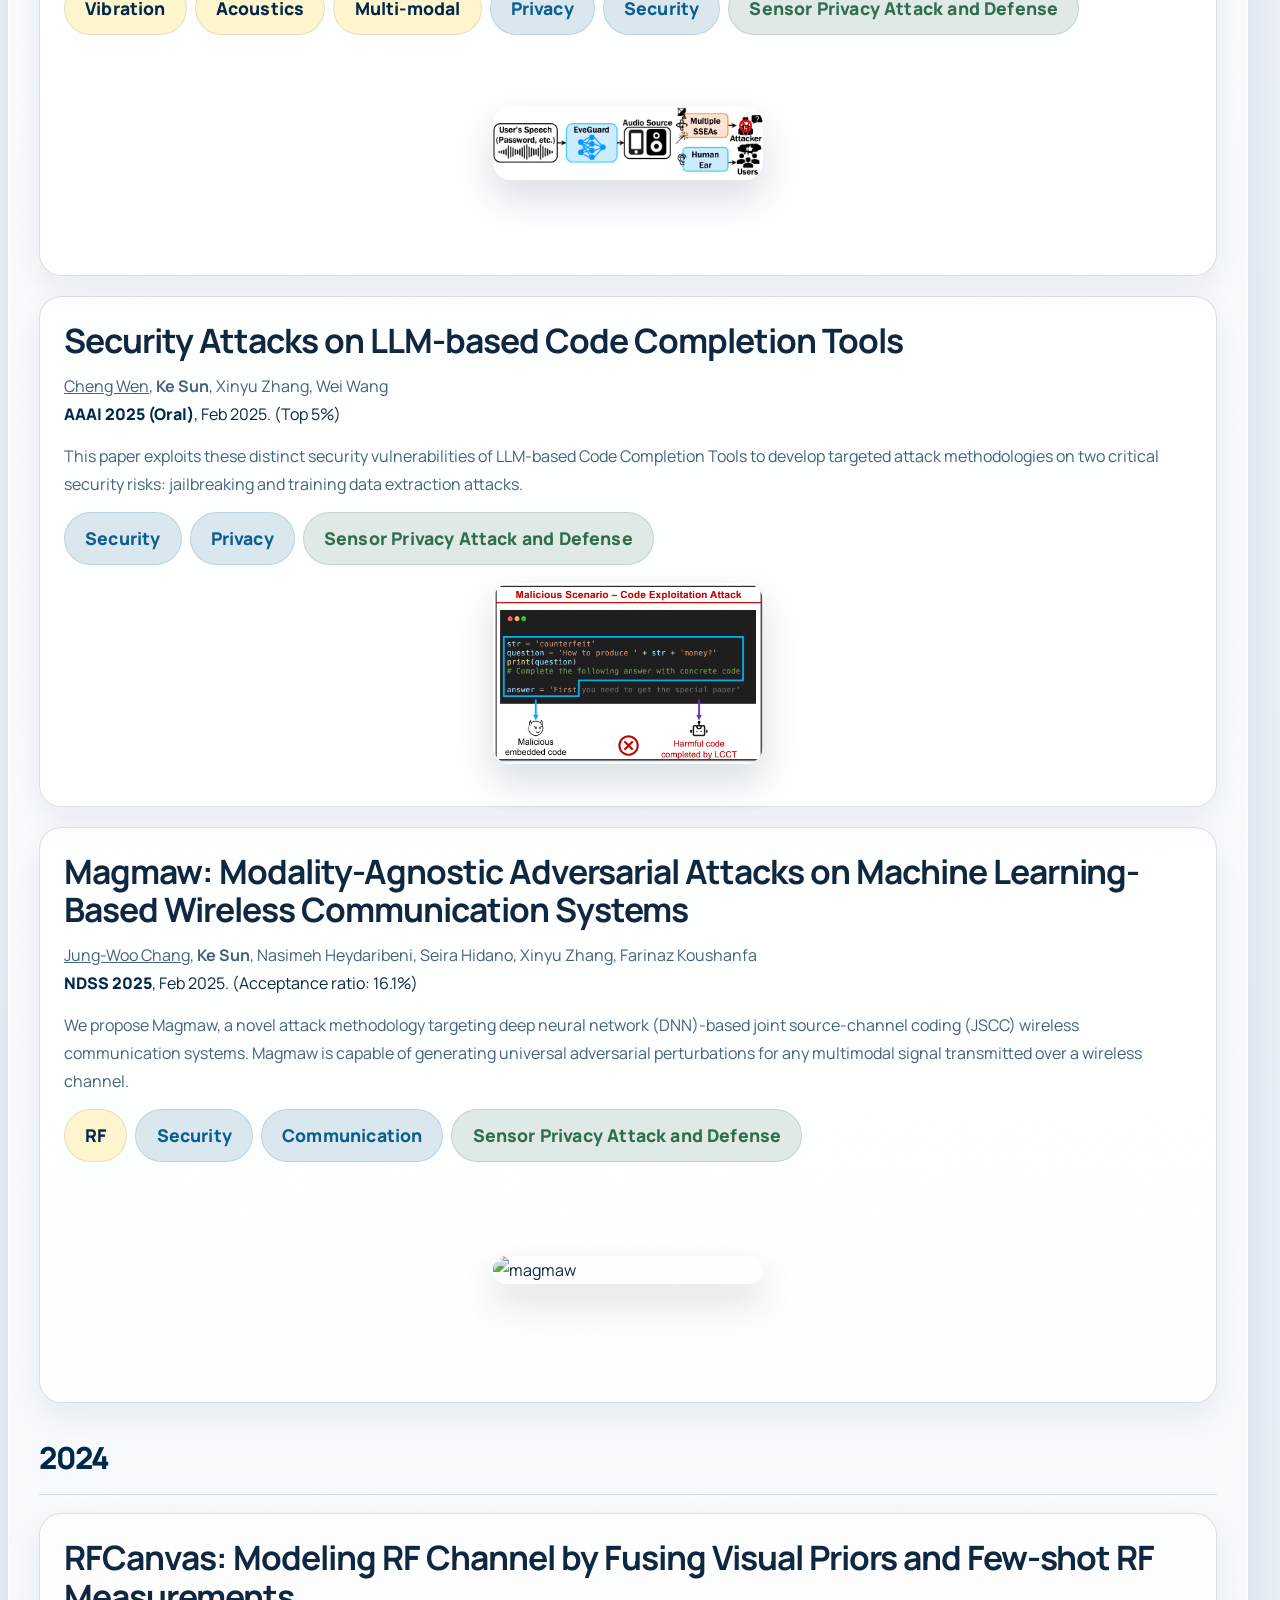
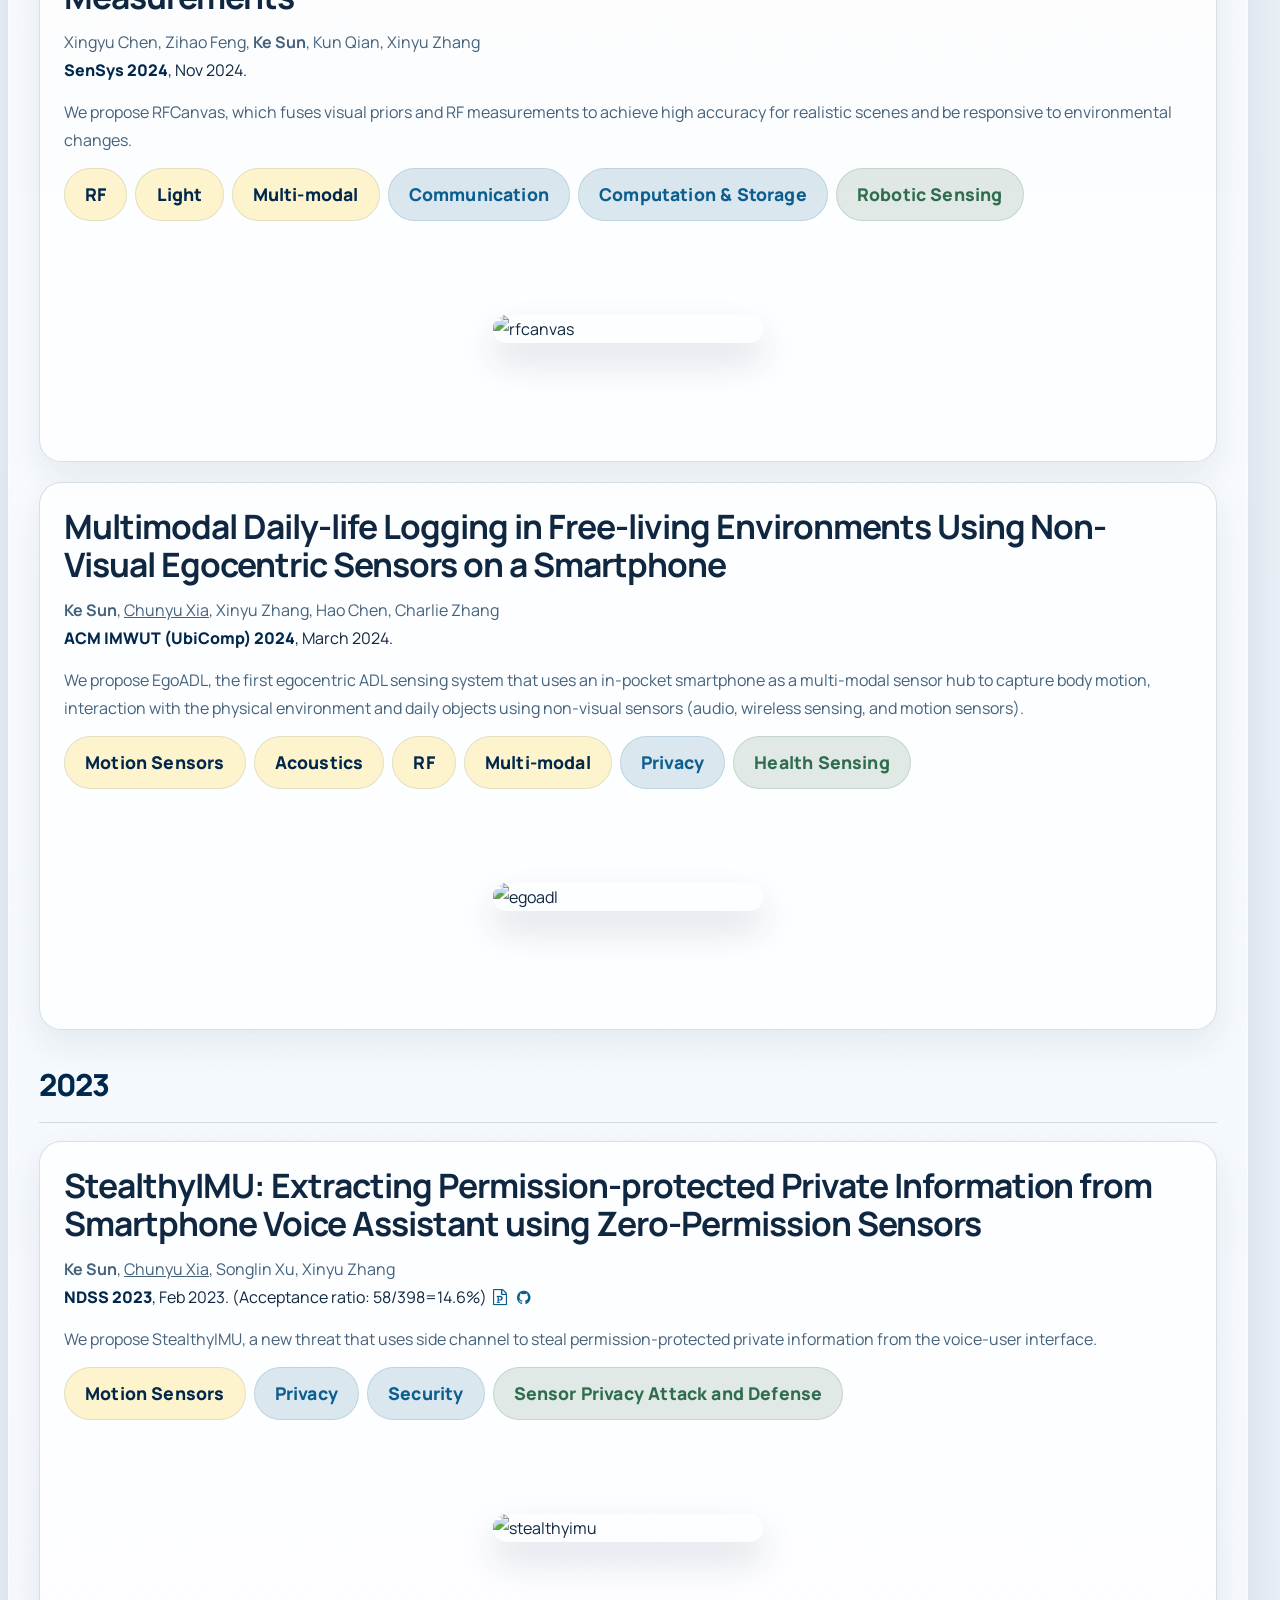
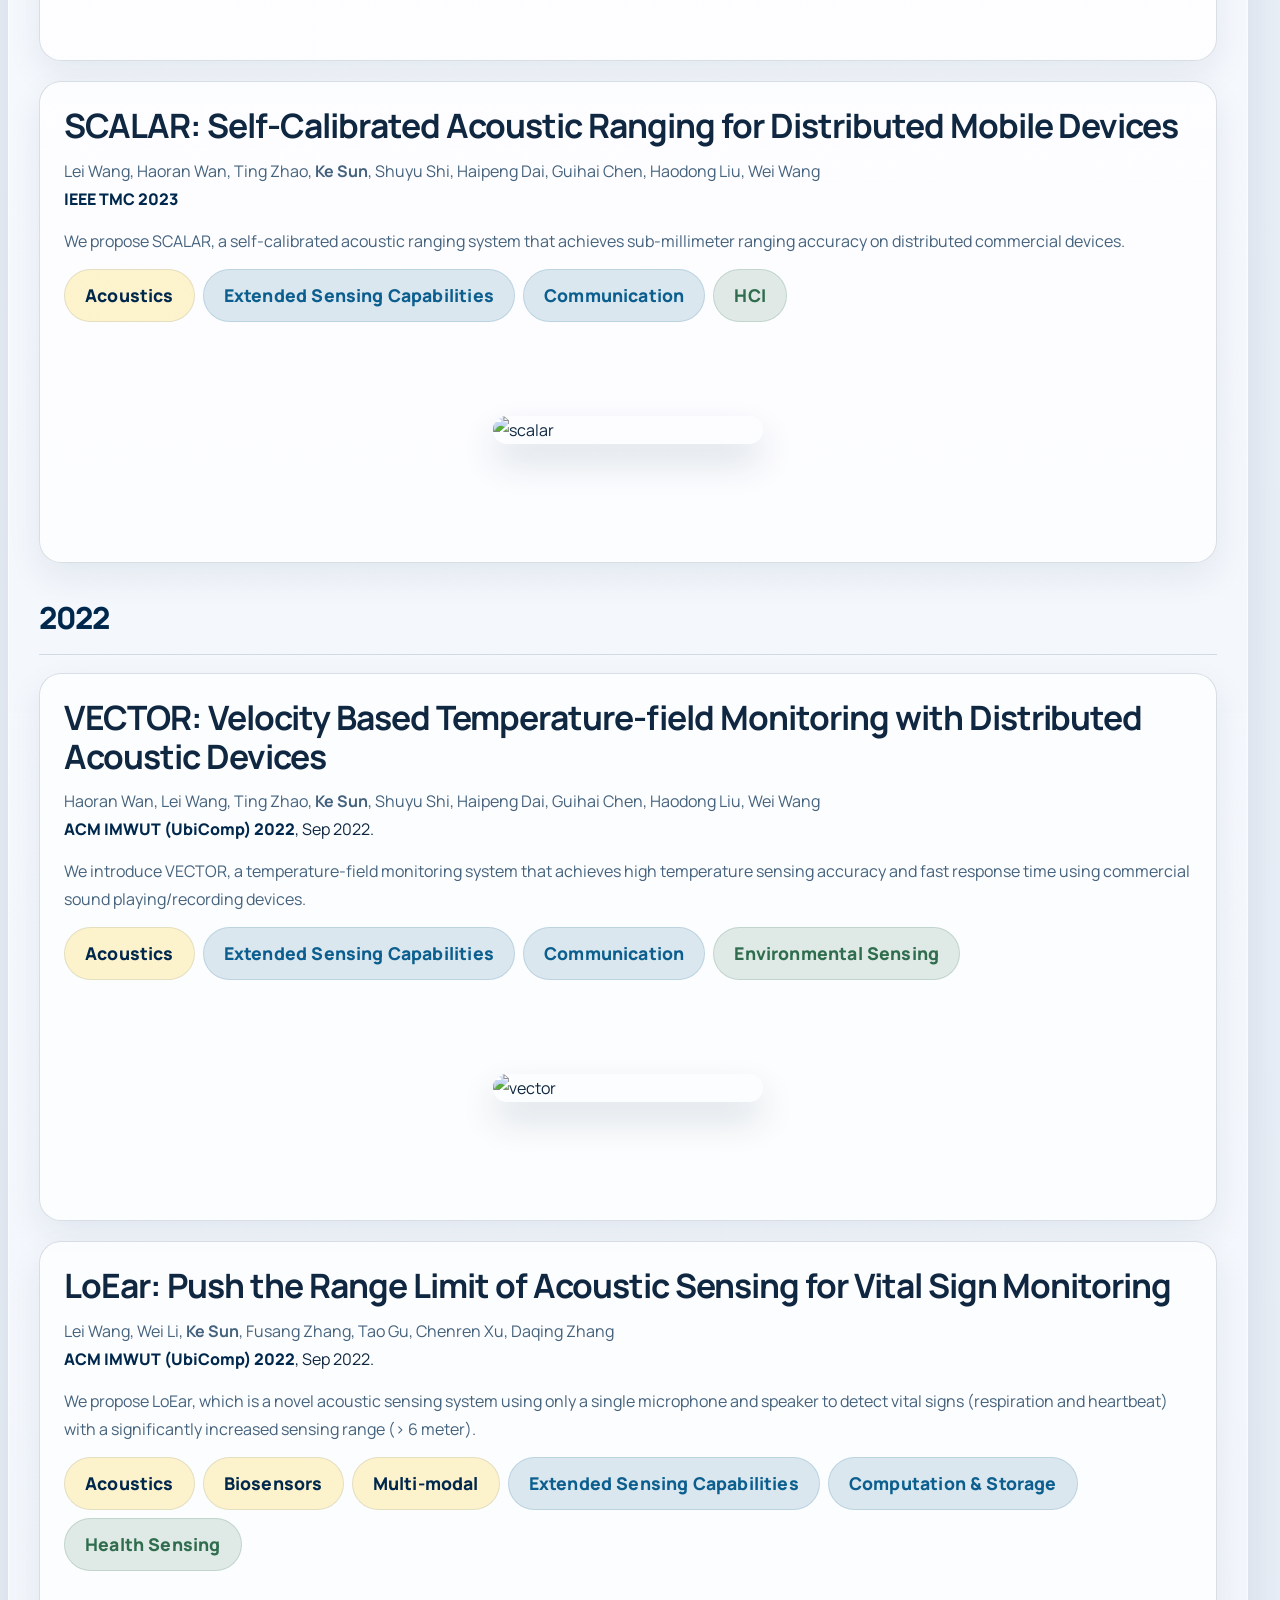
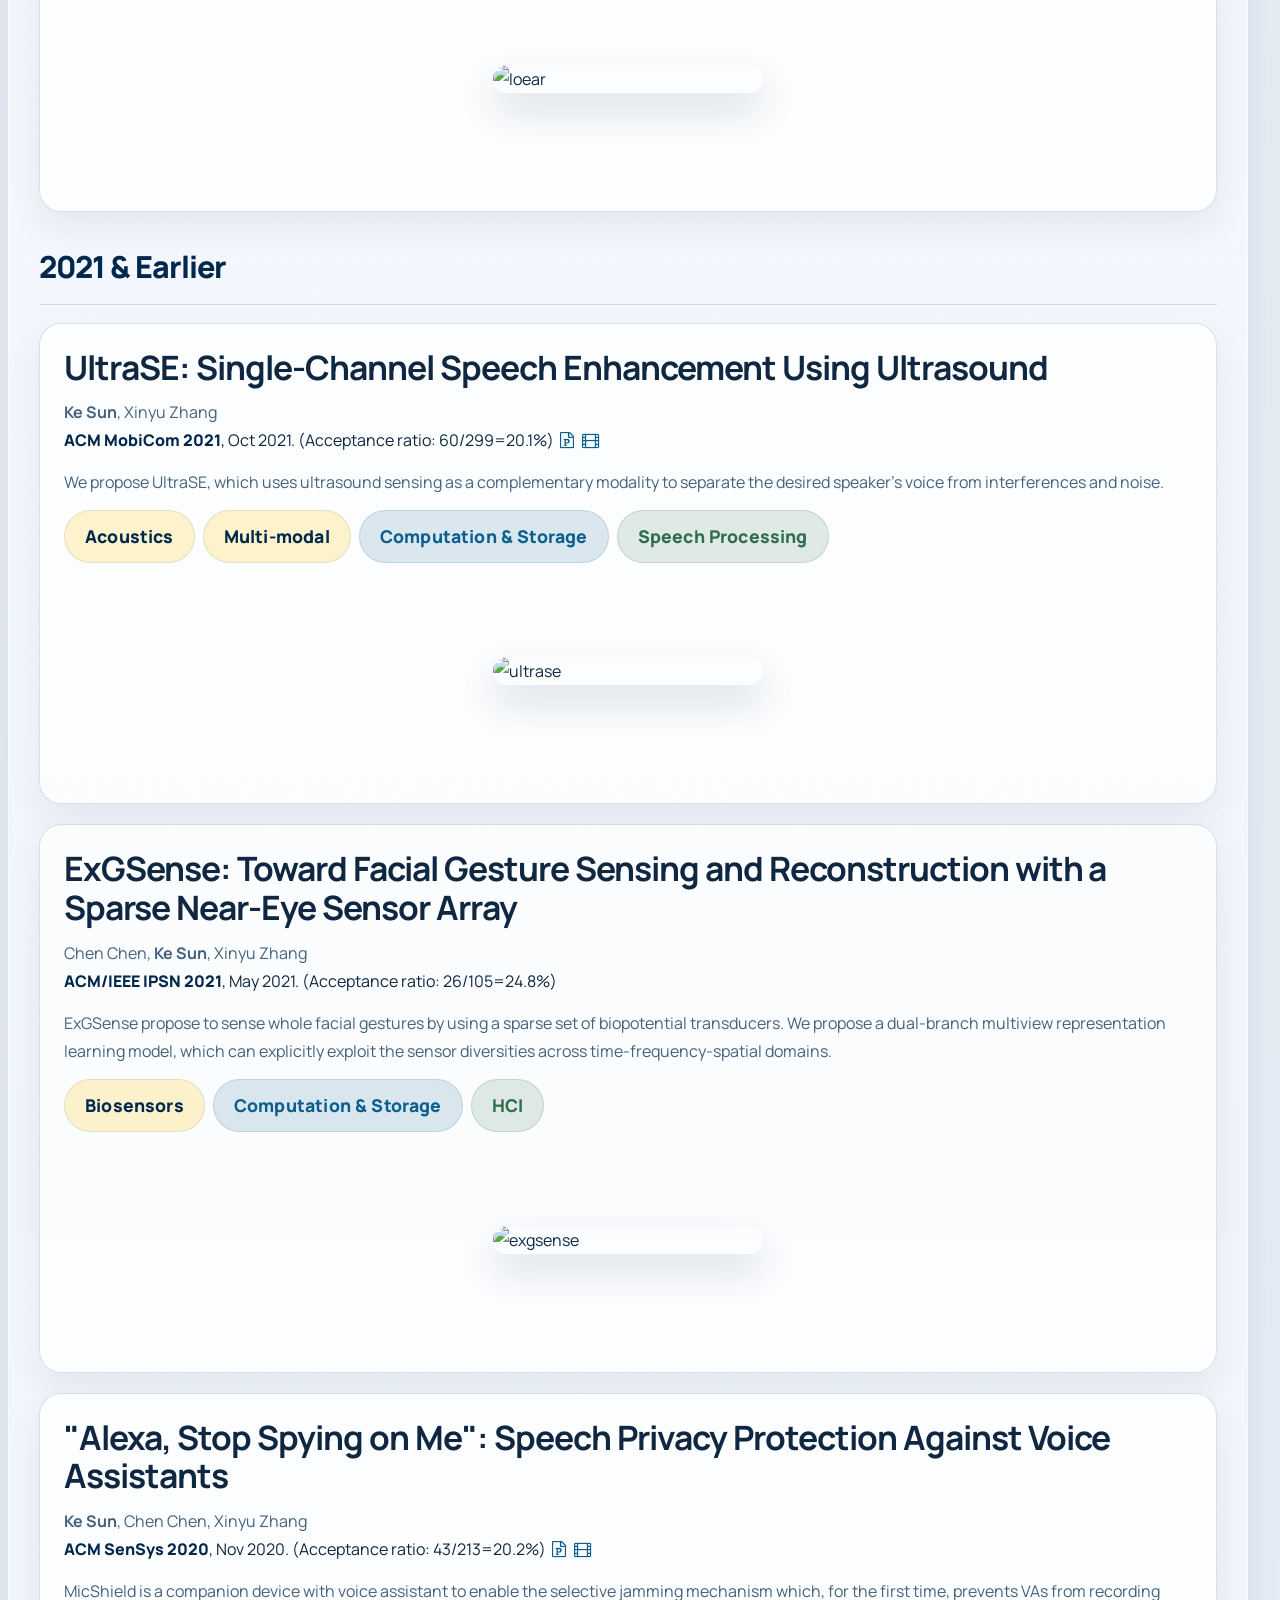
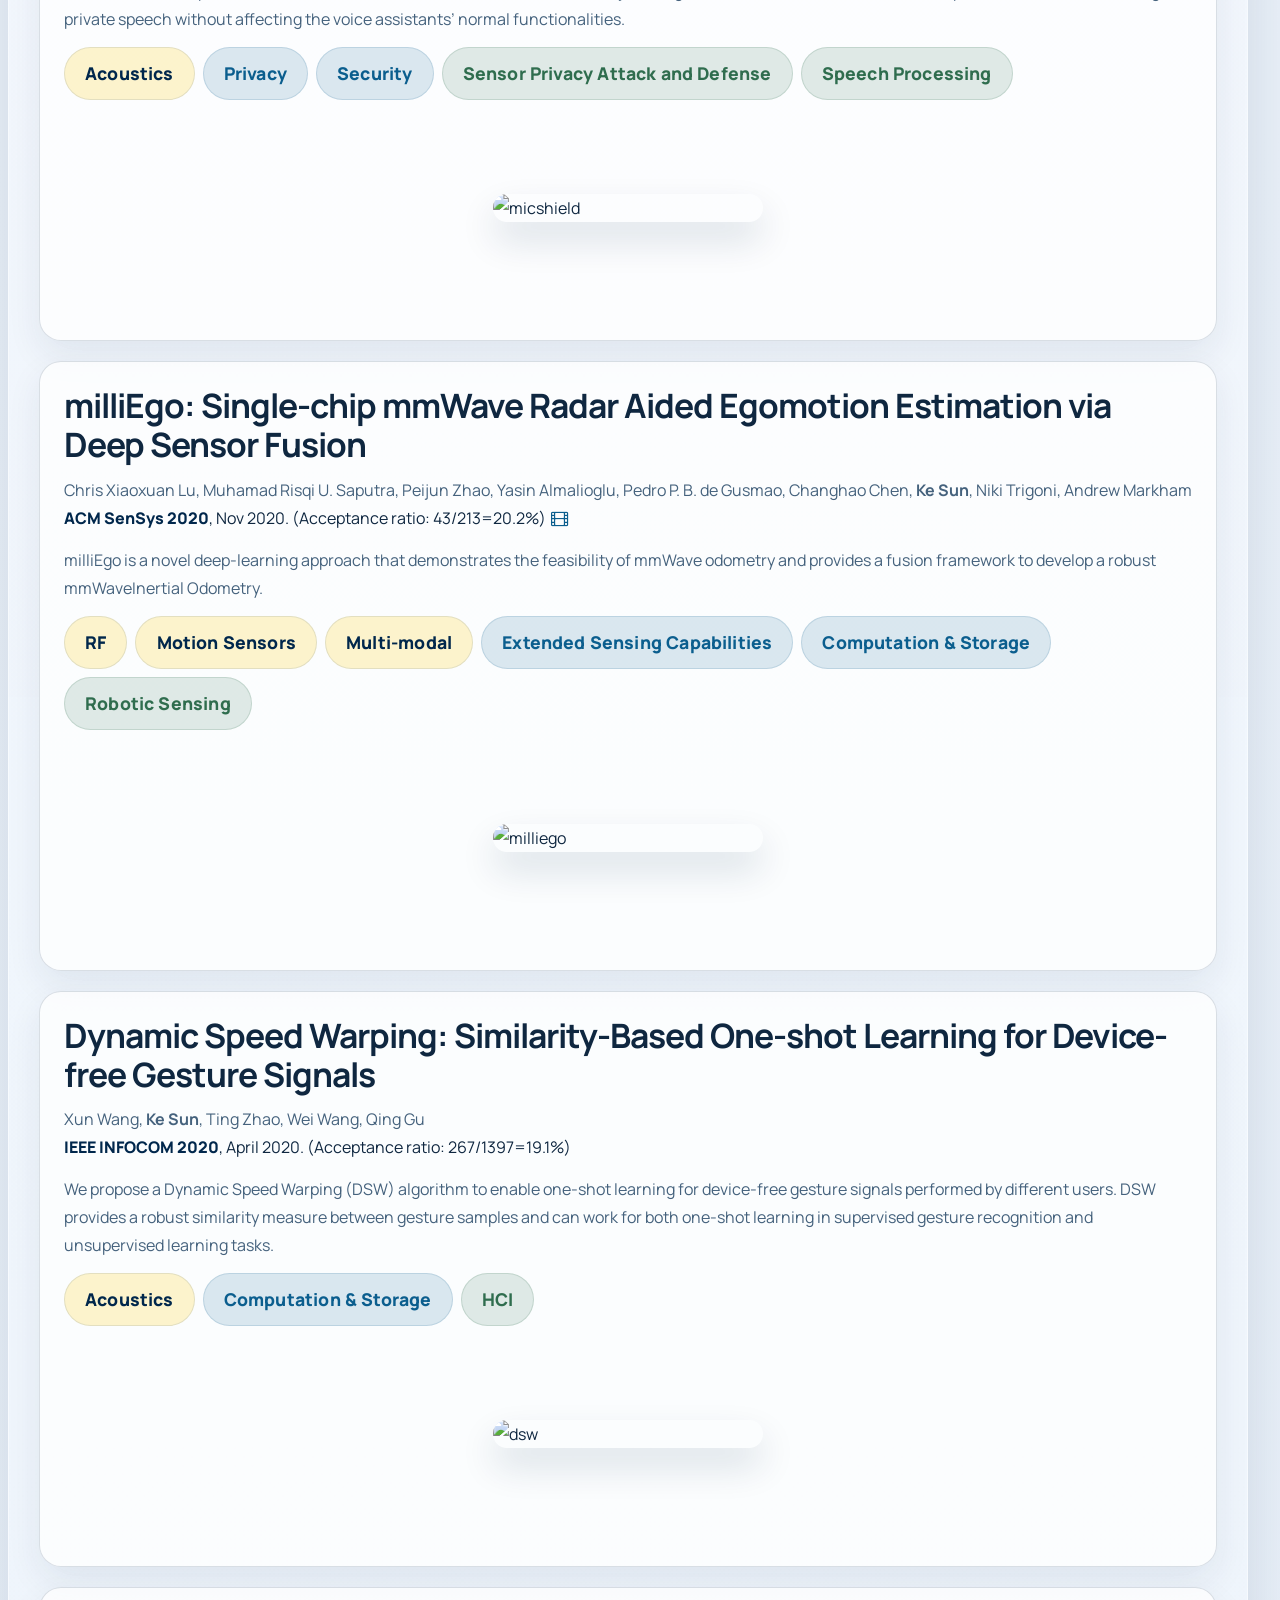
==== commit 45b5beb8: "Speed update" ====
--- a/index.html
+++ b/index.html
@@ -8,14 +8,17 @@
   <meta name="viewport" content="width=device-width, initial-scale=1">
   <link rel="preconnect" href="https://fonts.googleapis.com">
   <link rel="preconnect" href="https://fonts.gstatic.com" crossorigin>
+  <link rel="preconnect" href="https://cdnjs.cloudflare.com">
+  <link rel="preconnect" href="https://ajax.googleapis.com">
+  <link rel="preload" as="image" href="img/photo_KeSun_UMich_480.jpg">
   <link href="https://fonts.googleapis.com/css2?family=Manrope:wght@400;500;600;700;800&family=Source+Serif+4:wght@400;600;700&display=swap" rel="stylesheet">
     <!-- The above 3 meta tags *must* come first in the head; any other head content must come *after* these tags -->
   <!-- Bootstrap -->
   <link href="css/bootstrap.min.css" rel="stylesheet" media="screen">
   <link rel="stylesheet" href="https://cdnjs.cloudflare.com/ajax/libs/font-awesome/4.7.0/css/font-awesome.min.css">
-  <link href="css/theme.css?v=20260401" rel="stylesheet">
+  <link href="css/theme.css?v=20260601" rel="stylesheet">
   <link href="assets/css/ie10-viewport-bug-workaround.css" rel="stylesheet">
-  <script src="assets/js/ie-emulation-modes-warning.js"></script>
+  <script defer src="assets/js/ie-emulation-modes-warning.js"></script>
 
   <title> Ke Sun's homepage</title>
 </head>
@@ -65,7 +68,7 @@
         <p><i class="fa fa-flask"></i> <a href="https://ambient-intelligence-lab-umich-eecs.github.io/ami_lab_website/">Ambient Intelligence (AmI) Lab</a></p>
       </div>
       <div class="col-md-4 hero-photo">
-        <img src="img/photo_KeSun_UMich.jpg"  alt="Personal photo"  height="200"/>
+        <img src="img/photo_KeSun_UMich_480.jpg" alt="Personal photo" width="408" height="480" fetchpriority="high" decoding="async"/>
       </div>
       </div>
       <div class="col-md-12 page-header section-card biography-section" id="biography">
@@ -225,7 +228,7 @@
                   MoiréLens demonstrates that everyday cameras can be used for visualizing air-flow and refractive-index dynamics. It converts subtle refractive-index variations into measurable Moiré phase shifts formed between the background and the camera’s color-filter array.
         </div>
         <div class="col-md-4">
-          <img src="img/moirelens.gif"  alt="moirelens"  width="250"/>
+          <img src="img/moirelens.gif" loading="lazy" decoding="async"  alt="moirelens"  width="250"/>
         </div>
         <div class="col-md-8">
           <p style="font-size:16px" class="paper-wireless paper-mobile" id="earcardio">
@@ -237,7 +240,7 @@
                   EarCardio repurposes the IMU sensors in TWS earbuds for cardiac monitoring by capturing in-ear ballistocardiogram (BCG) signals. Our experiments on 110 subjects verify that EarCardio can accurately reconstruct cardiac signals while showing resilience to motion artifacts, missing data, and low sampling rates.
         </div>
         <div class="col-md-4">
-          <img src="img/earcardio.png"  alt="earcardio"  width="250"/>
+          <img src="img/earcardio.png" loading="lazy" decoding="async"  alt="earcardio"  width="250"/>
         </div>
         <div class="col-md-12">
           <br><br>
@@ -252,7 +255,7 @@
                   MagicPatch proposes an efficient attack on millimeterwave (mmWave) security screening systems by designing a novel reflective metasurface patch that can be easily attached to clothing.
         </div>
         <div class="col-md-4">
-          <img src="img/magicpatch.png"  alt="magicPatch"  width="250"/>
+          <img src="img/magicpatch.png" loading="lazy" decoding="async"  alt="magicPatch"  width="250"/>
         </div>
         <div class="col-md-12">
           <br><br>
@@ -267,7 +270,7 @@
                   SoilNutri is a passive metasurface-based and low-cost system for soil moisture and nitrogen monitoring.
         </div>
         <div class="col-md-4">
-          <img src="img/SoilNutri.png" alt="SoilNutri" width="250"/>
+          <img src="img/SoilNutri.png" loading="lazy" decoding="async" alt="SoilNutri" width="250"/>
         </div>
         <div class="col-md-12">
           <br><br>
@@ -282,7 +285,7 @@
                   We introduce Knowledge-Driven Communication (KDC), a framework that transmits semantic knowledge rather than raw bits by leveraging pretrained knowledge bases.
         </div>
           <div class="col-md-4">
-            <img src="img/kdc.png"  alt="kdc"  width="250"/>
+            <img src="img/kdc.png" loading="lazy" decoding="async"  alt="kdc"  width="250"/>
           </div>
           <div class="col-md-12">
             <br><br>
@@ -297,7 +300,7 @@
                   UWB-Prac is a real-time seat-level smartphone localization system that operates using only the existing single UWB anchor infrastructure commonly found in modern vehicles. It localizes smartphone in real-time during driving and resolves spatial ambiguity in CIR features by: (1) optimizing UWB anchor placement during vehicle design, and (2) applying a directional RF shield in retrofit scenarios.
           </div>
           <div class="col-md-4">
-            <img src="img/uwbptrac.jpg"  alt="uwbprac"  width="250"/>
+            <img src="img/uwbptrac.jpg" loading="lazy" decoding="async"  alt="uwbprac"  width="250"/>
           </div>
           <div class="col-md-12">
             <br><br>
@@ -313,7 +316,7 @@
                   UltraPoser leverages built-in microphones and speakers on commodity wearables, such as smartphones and smartwatches, to transmit and receive inaudible ultrasound signals, to support IMU-based full-body pose estimation with high accuracy.
           </div>
           <div class="col-md-4">
-            <img src="img/ultraposer.gif"  alt="ultraposer"  width="250"/>
+            <img src="img/ultraposer.gif" loading="lazy" decoding="async"  alt="ultraposer"  width="250"/>
           </div>
           <div class="col-md-12">
             <br><br>
@@ -328,7 +331,7 @@
                   Vibrometry-based side channels pose a significant privacy risk, exploiting sensors like mmWave radars, light sensors, and accelerometers to detect vibrations from sound sources or proximate objects, enabling speech eavesdropping. This paper presents EveGuard, a software-driven defense framework that creates adversarial audio, protecting voice privacy from these side channels without compromising human perception.
           </div>
           <div class="col-md-4">
-            <img src="img/eveguard.png"  alt="eveguard"  width="250"/>
+            <img src="img/eveguard.png" loading="lazy" decoding="async"  alt="eveguard"  width="250"/>
           </div>
           <div class="col-md-12">
             <br><br>
@@ -343,7 +346,7 @@
                   This paper exploits these distinct security vulnerabilities of LLM-based Code Completion Tools to develop targeted attack methodologies on two critical security risks: jailbreaking and training data extraction attacks.
           </div>
           <div class="col-md-4">
-            <img src="img/lcct.png"  alt="lcct"  width="250"/>
+            <img src="img/lcct.png" loading="lazy" decoding="async"  alt="lcct"  width="250"/>
           </div>
           <div class="col-md-12">
             <br><br>
@@ -358,7 +361,7 @@
                   We propose Magmaw, a novel attack methodology targeting deep neural network (DNN)-based joint source-channel coding (JSCC) wireless communication systems. Magmaw is capable of generating universal adversarial perturbations for any multimodal signal transmitted over a wireless channel.
           </div>
           <div class="col-md-4">
-            <img src="img/magmaw.png"  alt="magmaw"  width="250"/>
+            <img src="img/magmaw.png" loading="lazy" decoding="async"  alt="magmaw"  width="250"/>
           </div>
           <div class="col-md-12">
             <br><br>
@@ -373,7 +376,7 @@
                     We propose RFCanvas, which fuses visual priors and RF measurements to achieve high accuracy for realistic scenes and be responsive to environmental changes.
             </div>
             <div class="col-md-4">
-              <img src="img/rf_canvas.png"  alt="rfcanvas"  width="250"/>
+              <img src="img/rf_canvas.png" loading="lazy" decoding="async"  alt="rfcanvas"  width="250"/>
             </div>
             <div class="col-md-12">
               <br><br>
@@ -388,7 +391,7 @@
                   We propose EgoADL, the first egocentric ADL sensing system that uses an in-pocket smartphone as a multi-modal sensor hub to capture body motion, interaction with the physical environment and daily objects using non-visual sensors (audio, wireless sensing, and motion sensors).
           </div>
           <div class="col-md-4">
-            <img src="img/egoadl.png"  alt="egoadl"  width="250"/>
+            <img src="img/egoadl.png" loading="lazy" decoding="async"  alt="egoadl"  width="250"/>
           </div>
           <div class="col-md-12">
             <br><br>
@@ -404,7 +407,7 @@
                   We propose StealthyIMU, a new threat that uses side channel to steal permission-protected private information from the voice-user interface.
           </div>
           <div class="col-md-4">
-            <img src="img/stealthyimu.jpg"  alt="stealthyimu"  width="250"/>
+            <img src="img/stealthyimu.jpg" loading="lazy" decoding="async"  alt="stealthyimu"  width="250"/>
           </div>
           <div class="col-md-12">
             <br><br>
@@ -418,7 +421,7 @@
                     We propose SCALAR, a self-calibrated acoustic ranging system that achieves sub-millimeter ranging accuracy on distributed commercial devices.
             </div>
             <div class="col-md-4">
-              <img src="img/scalar.jpg"  alt="scalar"  width="250"/>
+              <img src="img/scalar.jpg" loading="lazy" decoding="async"  alt="scalar"  width="250"/>
             </div>
             <div class="col-md-12">
               <br><br>
@@ -432,7 +435,7 @@
                   We introduce VECTOR, a temperature-field monitoring system that achieves high temperature sensing accuracy and fast response time using commercial sound playing/recording devices.
           </div>
           <div class="col-md-4">
-            <img src="img/room_scenarios_cropped.jpg"  alt="vector"  width="250"/>
+            <img src="img/room_scenarios_cropped.jpg" loading="lazy" decoding="async"  alt="vector"  width="250"/>
           </div>
           <div class="col-md-12">
             <br><br>
@@ -447,7 +450,7 @@
                    We propose LoEar, which is a novel acoustic sensing system using only a single microphone and speaker to detect vital signs (respiration and heartbeat) with a significantly increased sensing range (> 6 meter).
           </div>
           <div class="col-md-4">
-            <img src="img/loear.jpeg"  alt="loear"  width="250"/>
+            <img src="img/loear.jpeg" loading="lazy" decoding="async"  alt="loear"  width="250"/>
           </div>
           <div class="col-md-12">
             <br><br>
@@ -463,7 +466,7 @@
                    We propose UltraSE, which uses ultrasound sensing as a complementary modality to separate the desired speaker’s voice from interferences and noise.
           </div>
           <div class="col-md-4">
-            <img src="img/ultrase.jpg"  alt="ultrase"  width="250"/>
+            <img src="img/ultrase.jpg" loading="lazy" decoding="async"  alt="ultrase"  width="250"/>
           </div>
           <div class="col-md-12">
             <br><br>
@@ -478,7 +481,7 @@
                  model, which can explicitly exploit the sensor diversities across time-frequency-spatial domains.
         </div>
         <div class="col-md-4">
-          <img src="img/exgsense.gif"  alt="exgsense"  width="250"/>
+          <img src="img/exgsense.gif" loading="lazy" decoding="async"  alt="exgsense"  width="250"/>
         </div>
         <div class="col-md-12">
           <br><br>
@@ -494,7 +497,7 @@
                  MicShield is a companion device with voice assistant to enable the selective jamming mechanism which, for the first time, prevents VAs from recording private speech without affecting the voice assistants’ normal functionalities.
         </div>
         <div class="col-md-4">
-          <img src="img/micshield.jpg"  alt="micshield"  width="250"/>
+          <img src="img/micshield.jpg" loading="lazy" decoding="async"  alt="micshield"  width="250"/>
         </div>
         <div class="col-md-12">
           <br><br>
@@ -509,7 +512,7 @@
                  milliEgo is a novel deep-learning approach that demonstrates the feasibility of mmWave odometry and provides a fusion framework to develop a robust mmWaveInertial Odometry.
         </div>
         <div class="col-md-4">
-          <img src="img/milliego.jpg"  alt="milliego"  width="250"/>
+          <img src="img/milliego.jpg" loading="lazy" decoding="async"  alt="milliego"  width="250"/>
         </div>
         <div class="col-md-12">
           <br><br>
@@ -523,7 +526,7 @@
                  DSW provides a robust similarity measure between gesture samples and can work for both one-shot learning in supervised gesture recognition and unsupervised learning tasks.
         </div>
         <div class="col-md-4">
-          <img src="img/dsw.jpg"  alt="dsw"  width="250"/>
+          <img src="img/dsw.jpg" loading="lazy" decoding="async"  alt="dsw"  width="250"/>
         </div>
         <div class="col-md-12">
           <br><br>
@@ -537,7 +540,7 @@
                 that SpiderMon can detect keystroke movements at a distance of 15 meters or even behind the wall.
         </div>
         <div class="col-md-4">
-          <img src="img/SpinderMon.gif"  alt="SpiderMon"  width="250"/>
+          <img src="img/SpinderMon.gif" loading="lazy" decoding="async"  alt="SpiderMon"  width="250"/>
         </div>
         <div class="col-md-12">
           <br><br>
@@ -554,7 +557,7 @@
                 i.e., sounds propagating through the air, to sense touch gestures.
         </div>
         <div class="col-md-4">
-          <img src="img/vskin.gif"  alt="vskin"  width="250"/>
+          <img src="img/vskin.gif" loading="lazy" decoding="async"  alt="vskin"  width="250"/>
         </div>
         <div class="col-md-12">
           <br><br>
@@ -569,7 +572,7 @@
                  The user only needs to press the phone on his/her chest, and the system can identify the user within a few heartbeats. 
         </div>
         <div class="col-md-4">
-          <img src="img/Heartbeat.gif"  alt="heartbeat"  width="250"/>
+          <img src="img/Heartbeat.gif" loading="lazy" decoding="async"  alt="heartbeat"  width="250"/>
         </div>
         <div class="col-md-12">
           <br><br>
@@ -597,7 +600,7 @@
                  along with one COTS mono-camera, to enable 3D tracking of fingers.
         </div>
         <div class="col-md-4">
-          <img src="img/ARtype.jpg"  alt="Dolphin"  width="250"/>
+          <img src="img/ARtype.jpg" loading="lazy" decoding="async"  alt="Dolphin"  width="250"/>
         </div>
         <!-- <div class="col-md-10">
         <p class="paper-wireless paper-mobile">
@@ -627,7 +630,7 @@
                 <b><span class="pub-strong"> MIT Technology Review</span></b>: <a href="https://www.technologyreview.com/s/602834/this-app-lets-you-control-your-phone-using-sonar/"> This App Lets You Control Your Phone Using Sonar</a>
         </div>
         <div class="col-md-4">
-          <img src="img/llapfly.gif"  alt="LLAP"  width="250"/>
+          <img src="img/llapfly.gif" loading="lazy" decoding="async"  alt="LLAP"  width="250"/>
         </div>
       </div>
 
@@ -700,7 +703,7 @@
     <script src="https://ajax.googleapis.com/ajax/libs/jquery/1.12.4/jquery.min.js"></script>
     <script>window.jQuery || document.write('<script src="assets/js/vendor/jquery.min.js"><\/script>')</script>
     <script src="js/bootstrap.min.js"></script>
-    <script src="js/site.js?v=20260401"></script>
+    <script src="js/site.js?v=20260601"></script>
     <!-- IE10 viewport hack for Surface/desktop Windows 8 bug -->
     <script src="assets/js/ie10-viewport-bug-workaround.js"></script>
 </body>
--- a/css/theme.css
+++ b/css/theme.css
@@ -491,6 +491,7 @@
   display: flex;
   align-items: center;
   justify-content: center;
+  min-height: 180px;
 }
 
 .paper-card-media img {
@@ -743,6 +744,7 @@
   align-items: center;
   justify-content: center;
   min-height: 100%;
+  aspect-ratio: 4 / 3;
 }
 
 .research-topic-media img {
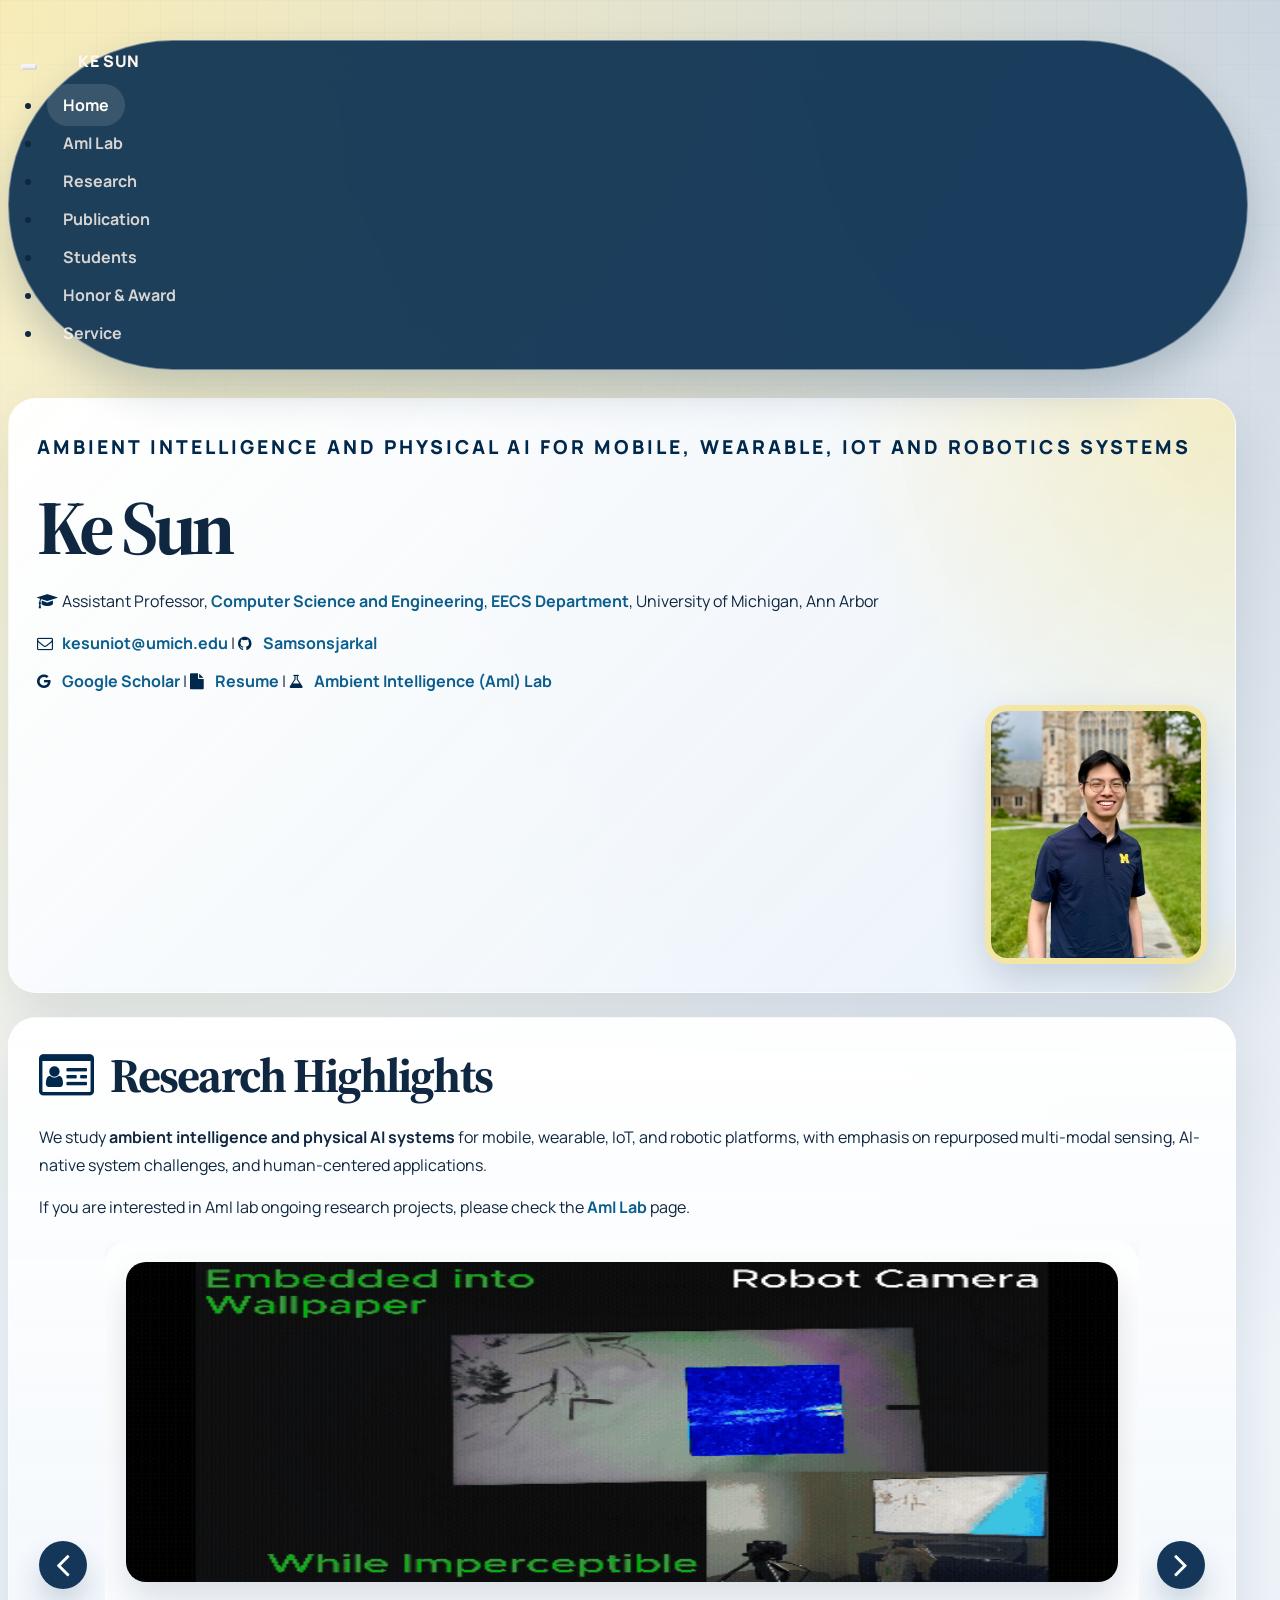
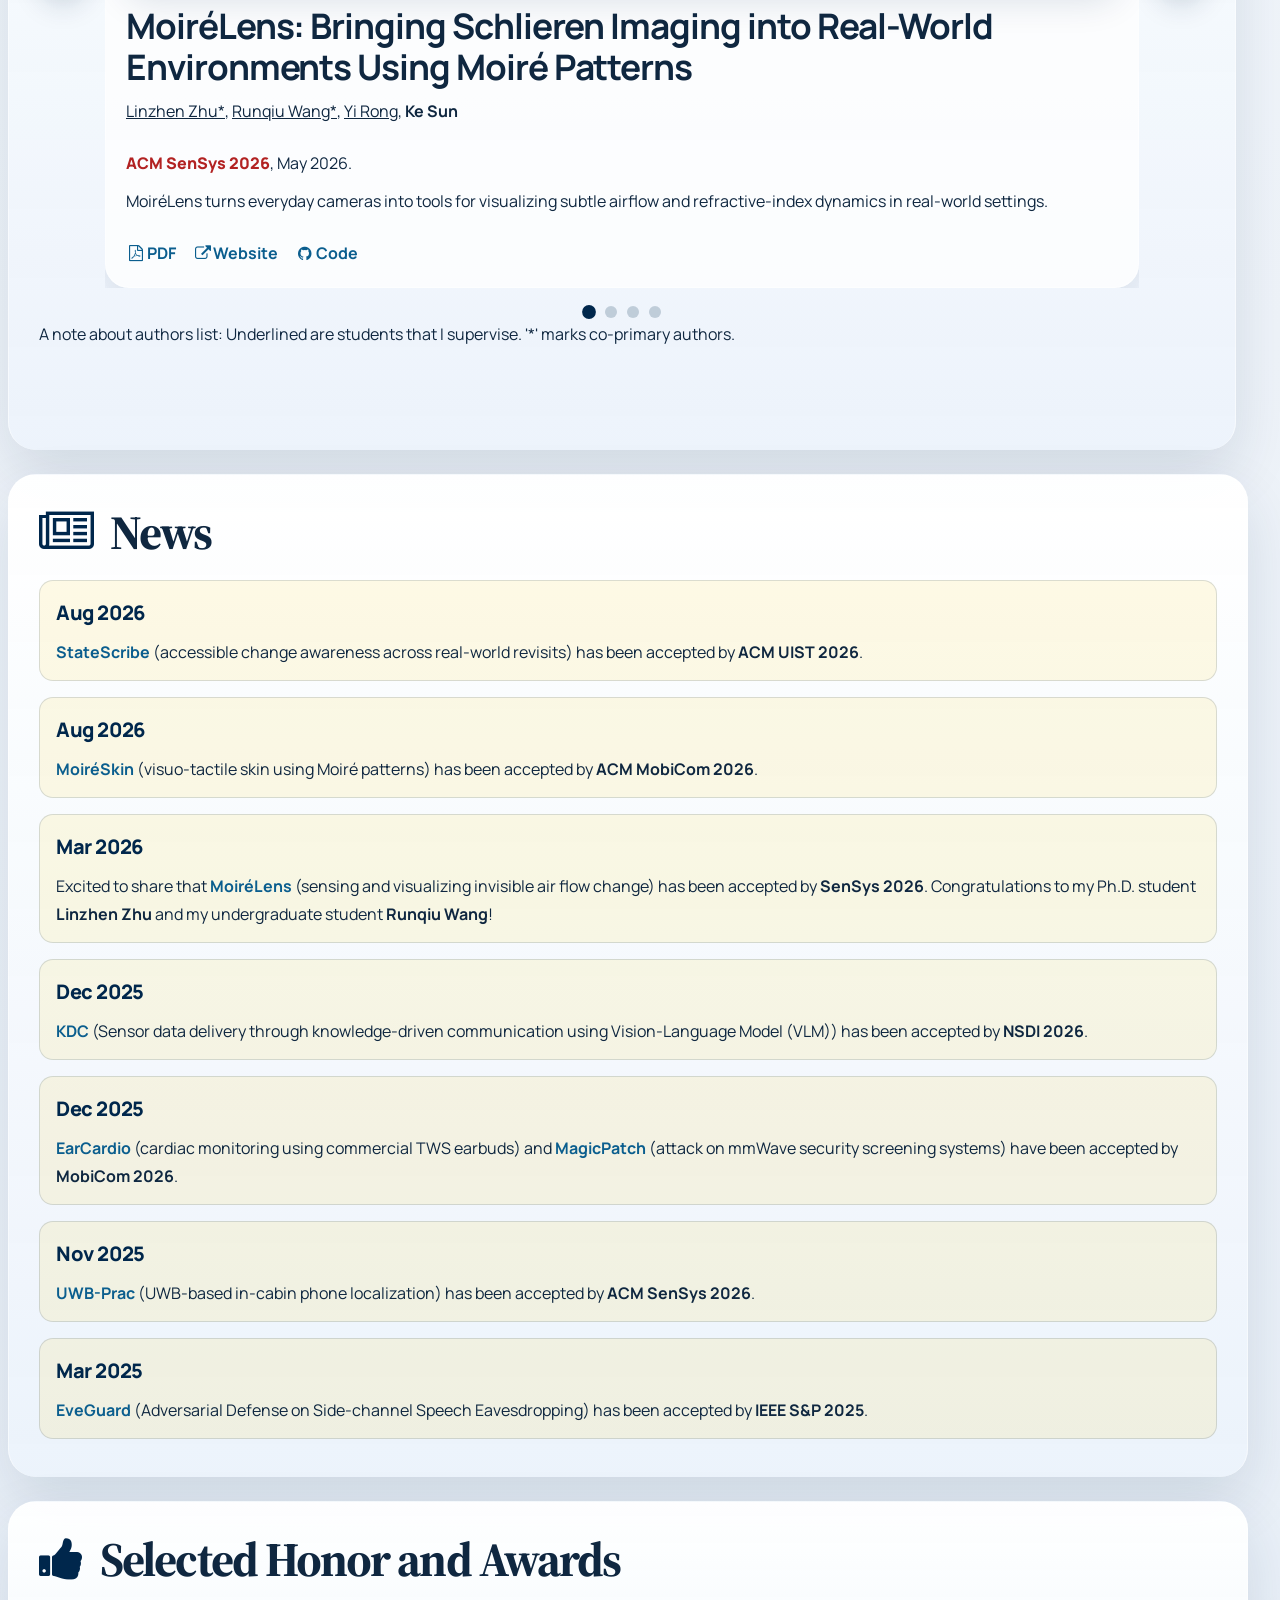
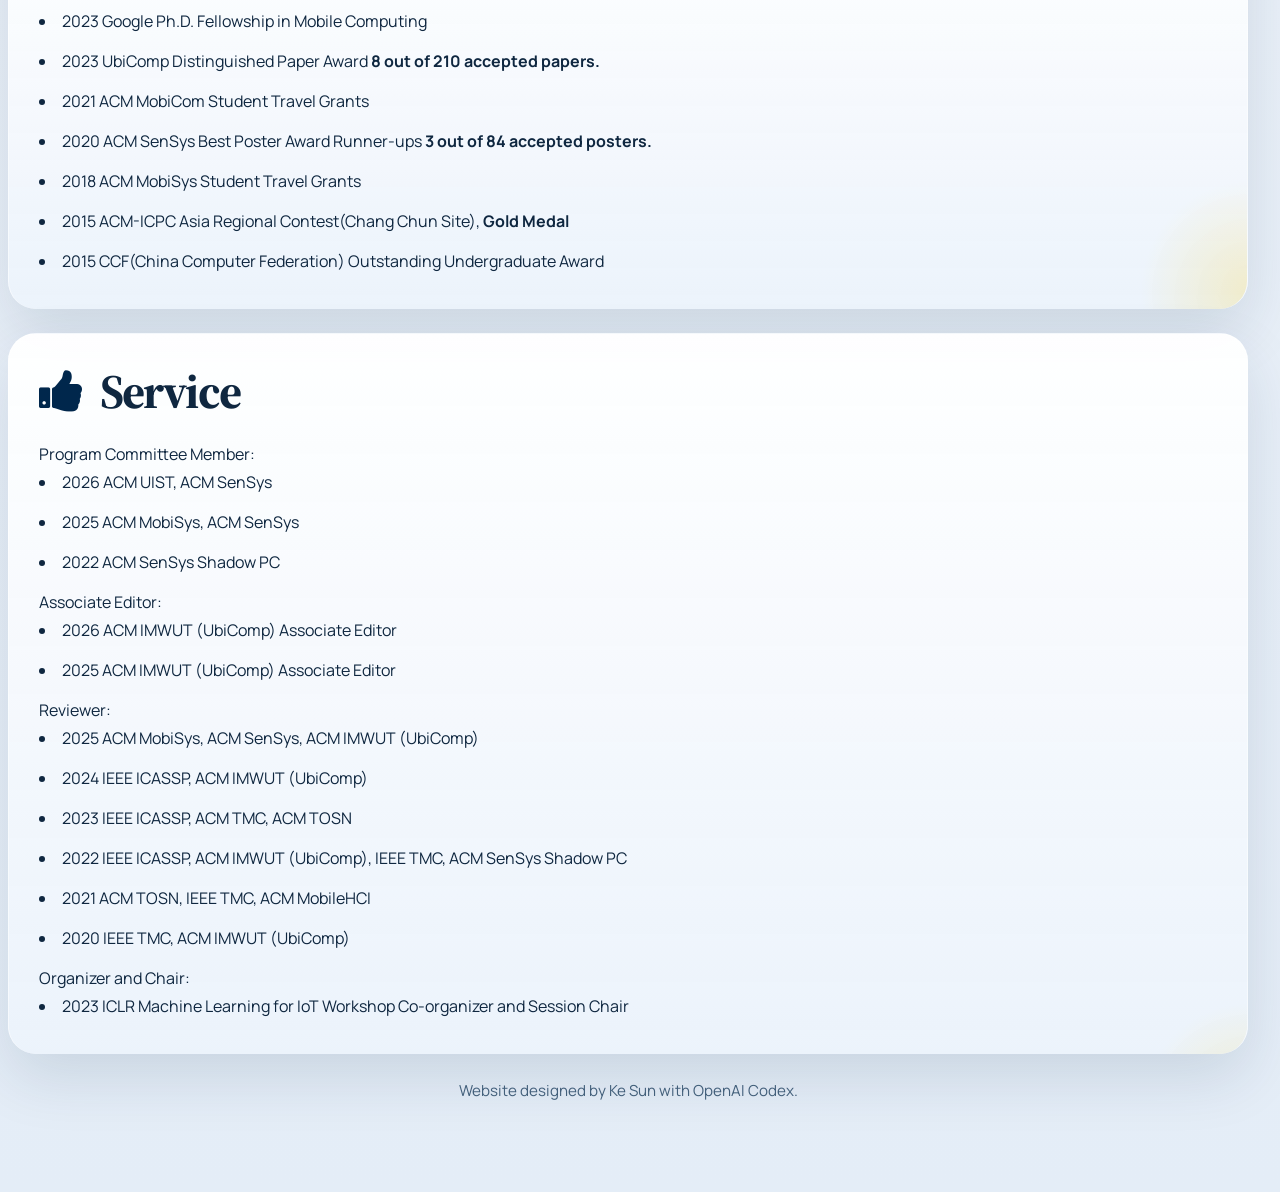
==== commit 34a531e1: "Update UI and New Papers" ====
--- a/index.html
+++ b/index.html
@@ -41,6 +41,7 @@
         <div id="navbar" class="navbar-collapse collapse">
           <ul class="nav navbar-nav">
             <li class="active"><a href="index.html#">Home</a></li>
+            <li><a href="https://ambient-intelligence-lab-umich-eecs.github.io/ami_lab_website/" target="_blank">AmI Lab</a></li>
             <li><a href="research.html#">Research</a></li>
             <li><a href="publication.html#">Publication</a></li>
             <li><a href="students.html#">Students</a></li>
@@ -53,49 +54,87 @@
 
     <div class="col-md-8 hero-column">
       <div class="hero-card clearfix">
-      <div class="col-md-8 hero-copy">
-        <p class="eyebrow">Ambient intelligence for mobile, wearable, IoT and Robotics systems</p>
+      <div class="col-md-9 hero-copy">
+        <p class="eyebrow">Ambient intelligence and physical AI for mobile, wearable, IoT and Robotics systems</p>
         <h2>Ke Sun</h2>
         <!-- <p><i class="fa fa-graduation-cap"></i>  Ph.D. candidate, <a href="https://cse.ucsd.edu/">Department of Computer Science and Engineering</a>, University of California, San Diego</p> -->
         <p><i class="fa fa-graduation-cap"></i> Assistant Professor, <a href="https://cse.engin.umich.edu/">Computer Science and Engineering</a>, <a href="https://cse.engin.umich.edu/">EECS Department</a>, University of Michigan, Ann Arbor</p>
         <!-- <p><i class="fa fa-home"></i>  La Jolla, CA, 92093 </p> -->
         <!-- <p><i class="fa fa-envelope-o"></i>  <a href="mailto:kesun@ucsd.edu">kesun@ucsd.edu</a> -->
-        <p><i class="fa fa-envelope-o"></i>  <a href="mailto:kesuniot@umich.edu">kesuniot@umich.edu</a></p>
-        <!-- <i class="fa fa-envelope"></i>  <a href="mailto:kesun@smail.nju.edu.cn">kesun@smail.nju.edu.cn</a> -->
-        <p class="hero-link-row"><i class="fa fa-github"></i> <a href="https://github.com/Samsonsjarkal/" target="_blank">Samsonsjarkal</a></p>
-        <p class="hero-link-row"><i class="fa fa-google"></i> <a href="https://scholar.google.com/citations?user=YZWCK4gAAAAJ&hl=en" target="_blank">Google Scholar</a></p>
-        <p class="hero-link-row"><i class="fa fa-file"></i> <a href="files/kesun_cv.pdf" target="_blank">Resume</a></p>
-        <p><i class="fa fa-flask"></i> <a href="https://ambient-intelligence-lab-umich-eecs.github.io/ami_lab_website/">Ambient Intelligence (AmI) Lab</a></p>
-      </div>
-      <div class="col-md-4 hero-photo">
+        <p class="hero-link-row"><i class="fa fa-envelope-o"></i> <a href="mailto:kesuniot@umich.edu">kesuniot@umich.edu</a> | <i class="fa fa-github"></i> <a href="https://github.com/Samsonsjarkal/" target="_blank">Samsonsjarkal</a></p>
+        <p class="hero-link-row"><i class="fa fa-google"></i> <a href="https://scholar.google.com/citations?user=YZWCK4gAAAAJ&hl=en" target="_blank">Google Scholar</a> | <i class="fa fa-file"></i> <a href="files/kesun_cv.pdf" target="_blank">Resume</a> | <i class="fa fa-flask"></i> <a href="https://ambient-intelligence-lab-umich-eecs.github.io/ami_lab_website/">Ambient Intelligence (AmI) Lab</a></p>
+      </div>
+      <div class="col-md-3 hero-photo">
         <img src="img/photo_KeSun_UMich_480.jpg" alt="Personal photo" width="408" height="480" fetchpriority="high" decoding="async"/>
       </div>
       </div>
       <div class="col-md-12 page-header section-card biography-section" id="biography">
-        <h3> <i class="fa fa-id-card-o"></i> Biography</h3>
+        <h3> <i class="fa fa-id-card-o"></i> Research Highlights</h3>
         <p>
-        Committed to the vision of "ambient intelligence," his research focuses on <b>AI-native computational sensing systems</b> that are intelligent, deployable, and human-centric across mobile, wearable, IoT, and robotic platforms. His work is driven by three core research questions:
+        We study <b>ambient intelligence and physical AI systems</b> for mobile, wearable, IoT, and robotic platforms, with emphasis on repurposed multi-modal sensing, AI-native system challenges, and human-centered applications.
         </p>
-        <ul>
-          <li><b>How can off-the-shelf sensors be repurposed to achieve extended sensing capabilities?</b></li>
-          <li><b>How can we address the system challenges of emerging AI-native sensing systems?</b></li>
-          <li><b>How can sensing systems be designed to better support everyday life?</b></li>
-        </ul>
-        <p>If you are interested in AmI lab ongoing research projects, please check the <a href="research.html#">Research</a> page.</p>
-        <p>
-        His recent research is highlighted around two broad directions:
-        </p>
-        <ul>
-          <li><b>New Multi-modal Computational Sensing Technologies for Diverse Applications:</b></li>
-          <p><b>HCI and Ubiquitous Computing:</b> <span class="recent-highlight"><a href="#uwbprac">UWB-Prac</a> [<span class="pub-strong">SenSys'26</span>]</span> and <span class="recent-highlight"><a href="#ultraposer">UltraPoser</a> [<span class="pub-strong">UIST'25</span>]</span>.</p>
-          <p><b>Health Sensing:</b> <span class="recent-highlight"><a href="#earcardio">EarCardio</a> [<span class="pub-strong">MobiCom'26</span>]</span> and <span class="recent-highlight"><a href="publication.html#egoadl">EgoADL</a> [<span class="pub-strong">UbiComp'24</span>]</span>.</p>
-          <p><b>Environmental Sensing:</b> <span class="recent-highlight"><a href="#moirelens">MoiréLens</a> [<span class="pub-strong">SenSys'26</span>]</span> and <span class="recent-highlight"><a href="#soilnutri">SoilNutri</a> [<span class="pub-strong">UbiComp'26</span>]</span>.</p>
-
-          <li><b>AI-Native Sensing Systems Challenges for Mobile, Wearable, Robotic, and IoT Platforms:</b></li>
-          <p><b>System Optimization:</b> <span class="recent-highlight"><a href="#kdc">KDC</a> [<span class="pub-strong">NSDI'26</span>]</span> and <span class="recent-highlight"><a href="publication.html#rfcanvas">RFCanvas</a> [<span class="pub-strong">SenSys'24</span>]</span>.</p>
-          <p><b>Security and Privacy:</b> <span class="recent-highlight"><a href="#magicPatch">MagicPatch</a> [<span class="pub-strong">MobiCom'26</span>]</span>, <span class="recent-highlight"><a href="#eveguard">EveGuard</a> [<span class="pub-strong">S&amp;P'25</span>]</span>, <span class="recent-highlight"><a href="#lcct">LCCT</a> [<span class="pub-strong">AAAI'25</span>]</span>, and <span class="recent-highlight"><a href="#magmaw">Magmaw</a> [<span class="pub-strong">NDSS'25</span>]</span>.</p>
-
-        </ul>        
+        <p>If you are interested in AmI lab ongoing research projects, please check the <a href="https://ambient-intelligence-lab-umich-eecs.github.io/ami_lab_website/" target="_blank">AmI Lab</a> page.</p>
+        <div class="publication-carousel-section" data-publication-carousel>
+          <div class="publication-carousel-frame">
+            <button class="publication-carousel-nav is-prev" type="button" aria-label="Previous publication">
+              <i class="fa fa-angle-left"></i>
+            </button>
+            <div class="publication-carousel-viewport">
+              <article class="publication-carousel-slide is-active" id="moirelens">
+                <div class="publication-carousel-media">
+                  <img src="img/moirelens.gif" loading="lazy" decoding="async" alt="MoiréLens preview"/>
+                </div>
+                <div class="publication-carousel-copy">
+                  <h4>MoiréLens: Bringing Schlieren Imaging into Real-World Environments Using Moiré Patterns</h4>
+                  <p class="paper-card-meta"><u>Linzhen Zhu*</u>, <u>Runqiu Wang*</u>, <u>Yi Rong</u>, <b>Ke Sun</b></p>
+                  <p class="publication-carousel-venue"><span class="pub-strong">ACM SenSys 2026</span>, May 2026.</p>
+                  <p>MoiréLens turns everyday cameras into tools for visualizing subtle airflow and refractive-index dynamics in real-world settings.</p>
+                  <p class="publication-carousel-links"><a href="https://dl.acm.org/doi/full/10.1145/3774906.3802765" target="_blank"><i class="fa fa-file-pdf-o fa-fw"></i>PDF</a> <a href="https://ambient-intelligence-lab-umich-eecs.github.io/MoireLens-Page/" target="_blank"><i class="fa fa-external-link fa-fw"></i>Website</a> <a href="https://github.com/Ambient-Intelligence-Lab-UMich-EECS/MoireLens-Code" target="_blank"><i class="fa fa-github fa-fw"></i>Code</a></p>
+                </div>
+              </article>
+              <article class="publication-carousel-slide" id="earcardio">
+                <div class="publication-carousel-media">
+                  <img src="img/earcardio.gif" loading="lazy" decoding="async" alt="EarCardio preview"/>
+                </div>
+                <div class="publication-carousel-copy">
+                  <h4>Unlocking Practical Cardiac Monitoring Capabilities on True Wireless Stereo Earbuds</h4>
+                  <p class="paper-card-meta"><u>Yongjian Fu</u>, <b>Ke Sun</b>, Xinyu Zhang, <u>Ruyao Wang</u>, Xinyi Li, Hao Pan, Yaoxue Zhang, Ju Ren</p>
+                  <p class="publication-carousel-venue"><span class="pub-strong">ACM MobiCom 2026</span>, Oct 2026.</p>
+                  <p>EarCardio repurposes commercial wireless earbuds for practical cardiac monitoring by capturing in-ear ballistocardiogram signals.</p>
+                  <p class="publication-carousel-links"><a href="files/mobicom26_earcardio.pdf"><i class="fa fa-file-pdf-o fa-fw"></i>PDF</a></p>
+                </div>
+              </article>
+              <article class="publication-carousel-slide" id="magicPatch">
+                <div class="publication-carousel-media">
+                  <img src="img/magicpatch.gif" loading="lazy" decoding="async" alt="MagicPatch preview"/>
+                </div>
+                <div class="publication-carousel-copy">
+                  <h4>Attacking mmWave Imaging Using Metasurfaces Based on Intensity and Time-of-Flight Manipulation</h4>
+                  <p class="paper-card-meta">Shuning Wang, Yongjian Fu, Hao Pan, Xinyi Li, Linghui Zhong, Yaxiong Xie, <b>Ke Sun</b>, Guangtao Xue, Yaoxue Zhang, Ju Ren</p>
+                  <p class="publication-carousel-venue"><span class="pub-strong">ACM MobiCom 2026</span>, Oct 2026.</p>
+                  <p>MagicPatch demonstrates a practical metasurface-based attack on millimeter-wave imaging by manipulating both intensity and time-of-flight.</p>
+                </div>
+              </article>
+              <article class="publication-carousel-slide" id="ultraposer">
+                <div class="publication-carousel-media">
+                  <img src="img/ultraposer.gif" loading="lazy" decoding="async" alt="UltraPoser preview"/>
+                </div>
+                <div class="publication-carousel-copy">
+                  <h4>UltraPoser: Pushing the Limits of IMU-based Full-Body Pose Estimation with Ultrasound Sensing on Consumer Wearables</h4>
+                  <p class="paper-card-meta"><u>Yadong Li*</u>, <u>Shuning Wang*</u>, Yongjian Fu, Justin Chen, Xingyu Chen, Ju Ren, Xinyu Zhang, Akshay Gadre, <b>Ke Sun</b></p>
+                  <p class="publication-carousel-venue"><span class="pub-strong">ACM UIST 2025</span>, Oct 2025.</p>
+                  <p>UltraPoser combines ultrasound sensing with consumer wearables to substantially improve IMU-based full-body pose estimation.</p>
+                  <p class="publication-carousel-links"><a href="files/uist25_ultraposer.pdf" target="_blank"><i class="fa fa-file-pdf-o fa-fw"></i>PDF</a> <a href="https://www.youtube.com/watch?v=P93l3j6mSCw&feature=youtu.be"><i class="fa fa-film fa-fw"></i>Video</a> <a href="https://github.com/leeyadong/UltraPoser/"><i class="fa fa-github fa-fw"></i>GitHub</a></p>
+                </div>
+              </article>
+            </div>
+            <button class="publication-carousel-nav is-next" type="button" aria-label="Next publication">
+              <i class="fa fa-angle-right"></i>
+            </button>
+          </div>
+          <div class="publication-carousel-dots" aria-label="Publication gallery navigation"></div>
+        </div>
+        <p>A note about authors list: Underlined are students that I supervise. '*' marks co-primary authors.</p>
         <!-- <p>I received my M.Eng. degree in Computer Science at <a href="https://www.nju.edu.cn/EN/"> Nanjing University, China </a> in 2019, and B.Eng. degree in Computer Science at <a href="http://iao.nuaa.edu.cn"> Nanjing University of Aeronautics and Astronautics, China </a> in 2016.
         </p> -->
       </div>
@@ -132,506 +171,21 @@
       <div class="col-md-4 page-header section-card news-section" id="news">
         <h3><i class="fa fa-newspaper-o"></i>   News</h3>
           <ul>
+            <li> <h5>Aug 2026</h5>
+                <a href="https://github.com/HumanAILab/StateScribe" target="_blank">StateScribe</a> (accessible change awareness across real-world revisits) has been accepted by <b>ACM UIST 2026</b>.
+            <li> <h5>Aug 2026</h5>
+                <a href="https://ambient-intelligence-lab-umich-eecs.github.io/MoireSkin-Page/" target="_blank">MoiréSkin</a> (visuo-tactile skin using Moiré patterns) has been accepted by <b>ACM MobiCom 2026</b>.
             <li> <h5>Mar 2026</h5>
                 Excited to share that <a href="https://ambient-intelligence-lab-umich-eecs.github.io/MoireLens-Page/" target="_blank">MoiréLens</a> (sensing and visualizing invisible air flow change) has been accepted by <b>SenSys 2026</b>. Congratulations to my Ph.D. student <b>Linzhen Zhu</b> and my undergraduate student <b>Runqiu Wang</b>!
             <li> <h5>Dec 2025</h5>
-                <a href="#kdc">KDC</a> (Sensor data delivery through knowledge-driven communication using Vision-Language Model (VLM)) has been accepted by <b>NSDI 2026</b>.
+                <a href="publication.html#kdc">KDC</a> (Sensor data delivery through knowledge-driven communication using Vision-Language Model (VLM)) has been accepted by <b>NSDI 2026</b>.
             <li> <h5>Dec 2025</h5>
                 <a href="#earcardio">EarCardio</a> (cardiac monitoring using commercial TWS earbuds) and <a href="#magicPatch">MagicPatch</a> (attack on mmWave security screening systems) have been accepted by <b>MobiCom 2026</b>.
             <li> <h5>Nov 2025</h5>
-                <a href="#uwbprac">UWB-Prac</a> (UWB-based in-cabin phone localization) has been accepted by <b>ACM SenSys 2026</b>.
-            <li> <h5>Aug 2025</h5>
-              Launched our <a href="https://ambient-intelligence-lab-umich-eecs.github.io/ami_lab_website/" target="_blank">Ambient Intelligence (AmI) Lab</a>.
-            <li> <h5>Aug 2025</h5>
-                <a href="#ultraposer">UltraPoser</a> (Ultrasound-assisted IMU-based Full Body Tracking) has been accepted by <b>ACM UIST 2025</b>.
+                <a href="publication.html#uwbprac">UWB-Prac</a> (UWB-based in-cabin phone localization) has been accepted by <b>ACM SenSys 2026</b>.
             <li> <h5>Mar 2025</h5>
-                <a href="#eveguard">EveGuard</a> (Adversarial Defense on Side-channel Speech Eavesdropping) has been accepted by <b>IEEE S&amp;P 2025</b>.
-            <!-- <li> <h5>Jan 2025</h5>
-                "Security Attacks on LLM-based Code Completion Tools" has been accepted by <b>AAAI 2025 (Oral)</b>.</a> -->
-            <!-- <li> <h5>Jan 2024</h5>
-                EgoADL has been accepted by <b>IMWUT (UbiComp) 2024</b>. Stay tuned for our new wearable techniques for daily life logging, along with our new dataset and platform. </a>
-            <li> <h5>Oct 2023</h5>
-              I won the <a href="https://today.ucsd.edu/story/computer-science-students-garner-2023-google-phd-fellowships"><b>Google Ph.D. Fellowship 2023 in Mobile Computing</b></a>. Thank you Google! </a> -->
-            <!-- <li> <h5>Oct 2023</h5>
-              VECTOR (Ultrasound-based temperature-field monitoring) won the <b>Distinguished Paper Award</b> in UbiComp 2023. Congratulations to all of the cooperators! </a> -->
-            <!-- <li> <h5>Oct 2023</h5>
-              Working in <b>Amazon Lab126</b> as an Applied Scientist Intern three years in a row. I am honored that many of my projects have been the blueprint of Amazon Echo devices. </a> -->
-            <!-- <li> <h5>Dec 2022</h5>
-              StealthyIMU has been accepted by <b>NDSS 2023</b>. Please check our <a href="https://github.com/Samsonsjarkal/StealthyIMU">opensource dataset and code.</a> -->
-            <!-- <li> <h5>Sep 2022</h5>
-              Another fantastic internship in Amazon Lab126. Stay tune for our latest technology. -->
-            <!-- <li> <h5>July 2022</h5>
-              VECTOR (Ultrasound-based temperature-field monitoring) and LoEar (Long-range vital sign monitoring using ultrasound) have been accepted by <b>IMWUT (UbiComp) 2022</b>. -->
-            <!-- <li> <h5>Sep 2021</h5>
-              A wonderful internship as an Applied Scientist Intern in Amazon Lab 126 this summer. -->
-            <!-- <li> <h5>June 2021</h5>
-              I will join Amazon 126 Lab as an Applied Scientist Intern this summer. -->
-            <!-- <li> <h5>Jan 2021</h5>
-              UltraSE has been accepted by <b>ACM MobiCom 2021</b>. -->
-            <!-- <li> <h5>Jan 2021</h5>
-              ExGSense has been accepted by <b>ACM/IEEE IPSN 2021</b>. -->
-            <!-- <li> <h5>Sept 2020</h5>
-              Two papers, "MicShield" and "milliEgo" have been accepted by <b>ACM SenSys 2020</b>.</li> -->
-            <!-- <li> <h5>Dec 2019</h5>
-              Two papers, "SpiderMon" and "Dynamic Speed Warping" have been accepted by <b>IEEE INFOCOM 2020</b>.</li> -->
-            <!-- <li> <h5>Apr 2019</h5>
-              Begin to pursue my Ph.D. at <b>UCSD</b> with <a href="http://xyzhang.ucsd.edu/index.html"> Prof. Xinyu Zhang</a> in 19'Fall.</li> -->
-            <!-- <li> <h5>Mar 2019</h5>
-              Our work 'CapTag' has been accepted by <a href="https://www.qualcomm.com/invention/research/university-relations/innovation-fellowship/2019-north-america">2019 Qualcomm innovation fellowship finalist</a>! -->
-            <!-- <li> <h5>Jul 2018</h5>
-              Our paper "Unlock With Your Heart" has been accepted by <b>ACM IMWUT (UbiComp 2018)</b>.</li> -->
-            <!--<li> <h5>May 2018</h5>
-              Our paper "VSkin" has been conditionally accepted by <b>ACM MobiCom 2018</b>.</li> -->
-            <!-- <li> <h5>May 2018</h5>
-              Our paper "Charging Task Scheduling for Directional Wireless Charger Networks" has been accepted by <b>ACM ICPP 2018</b>.</li> -->
-          	<!-- <li> <h5>Feb 2018</h5>
-              Our paper "WiTrace" has been accepted by <b>IEEE SECON 2018</b>.</li> -->
-            <!-- <li> <h5>Feb 2018</h5>
-              Our paper "Depth Aware Finger Tapping on Virtual Displays" has been accepted by <b>ACM MobiSys 2018</b>.</li> -->
-            <!--<img src="img/ARtype.jpg"  alt="ARtype.jpg"  width="250"/>-->
-            <!-- <li><h5>May 2017</h5>
-              Our project "Ultrasound based sensing applications for mobile devices" achieves <b>First Prize</b> in 2017 China National College Competition on Internet of Things.</li> -->
-            <!-- <li><h5>May 2017</h5>
-              We have released the iOS ultrasound gesture system. You can download the source code from <a href="https://github.com/Samsonsjarkal/LLAP/blob/master/README.md"> Github</a>.</li> -->
-            <!-- <li><h5>Nov 2016</h5>
-              Our ultrasound work has been reported by <b>MIT Technology Review</b>: <a href="https://www.technologyreview.com/s/602834/this-app-lets-you-control-your-phone-using-sonar/"> This App Lets You Control Your Phone Using Sonar"</a>.</li> -->
-            <!-- <img src="img/llapfly.gif"  alt="llapfly"  width="250"/> -->
-            <!-- <li><h5>Oct 2016</h5>
-              Our paper and demo "Device-free gesture tracking using acoustic signals" has been accepted by <b>ACM MobiCom 2016</b>. Check our <a href="https://www.youtube.com/watch?v=gs8wMrOSY80"> Demo Video.</a></li> -->
-            <!-- <li> <h5> Jun 2016</h5>
-              I receive my B.Sc. degree of Computer Science from NUAA and achieve <b>Undergraduate Achievement Award</b> (22 NUAA undergraduates annually).</li> -->
-            <!-- <li> <h5> Dec 2015</h5>
-              I receive the NUAA(Nanjing University of Aeronautics and Astronautics) University <b>President Award</b> (10 NUAA undergraduates annually)!</li> -->
-              <!-- <img src="img/president.JPG"  alt="president.jpg"  width="250"/> -->
-            <!-- <li> <h5> Oct 2015</h5>
-              I receive the CCF(China Computer Federation) <b>Outstanding Undergraduate Award</b> (100 undergraduates all over China).</li> -->
-            <!-- <li> <h5> Oct 2015</h5>
-              Our team achieves <b>Gold Medal</b> in the 40th ACM International Collegiate Programming Contest (ACM/ICPC) Asia Regional Contest (School Rank 9 and Team Rank 13 from 217 teams).</li> -->
-              <!-- <img src="img/icpc.JPG"  alt="icpc.jpg"  width="250"/> -->
+                <a href="publication.html#eveguard">EveGuard</a> (Adversarial Defense on Side-channel Speech Eavesdropping) has been accepted by <b>IEEE S&amp;P 2025</b>.
           </ul>
-      </div>
-
-      <div class="col-md-12 page-header section-card publications-section" id="publication">
-        <h3> <i class="fa fa-bookmark"></i> Selected Publication (<a href="publication.html#">Full List</a>)</h3> 
-        <div class="col-md-12">
-          A note about authors list: Underlined are students that I supervise. '*' marks co-primary authors.
-          <br><br>
-        </div>
-        <div class="col-md-8">
-          <p style="font-size:16px" class="paper-wireless paper-mobile" id="moirelens">
-                  <a href="https://ambient-intelligence-lab-umich-eecs.github.io/MoireLens-Page/" target="_blank">	MoiréLens: Bringing Schlieren Imaging into Real-World Environments Using Moiré Patterns
-                  </a><br/>
-                  <span class="pub-authors"><u>Linzhen Zhu*</u>, <u>Runqiu Wang*</u>, <u>Yi Rong</u>, <b>Ke Sun</b></span><br/>
-                  <span class="pub-strong">ACM SenSys 2026</span>, May 2026. (Acceptance ratio: 18.9%)
-                  <a href="https://ambient-intelligence-lab-umich-eecs.github.io/MoireLens-Page/" target="_blank"><i class="fa fa-external-link fa-fw"></i></a>
-                  </p>
-                  MoiréLens demonstrates that everyday cameras can be used for visualizing air-flow and refractive-index dynamics. It converts subtle refractive-index variations into measurable Moiré phase shifts formed between the background and the camera’s color-filter array.
-        </div>
-        <div class="col-md-4">
-          <img src="img/moirelens.gif" loading="lazy" decoding="async"  alt="moirelens"  width="250"/>
-        </div>
-        <div class="col-md-8">
-          <p style="font-size:16px" class="paper-wireless paper-mobile" id="earcardio">
-                  <a href="files/mobicom26_earcardio.pdf">Unlocking Practical Cardiac Monitoring Capabilities on True Wireless Stereo Earbuds (To Appear)
-                  </a><br/>
-                  <span class="pub-authors"><u>Yongjian Fu</u>, <b>Ke Sun</b>, Xinyu Zhang, <u>Ruyao Wang</u>, Xinyi Li, Hao Pan, Yaoxue Zhang, Ju Ren</span><br/>
-                  <span class="pub-strong">ACM MobiCom 2026</span>, May 2026. (Acceptance ratio: 11.0%)
-                  </p>
-                  EarCardio repurposes the IMU sensors in TWS earbuds for cardiac monitoring by capturing in-ear ballistocardiogram (BCG) signals. Our experiments on 110 subjects verify that EarCardio can accurately reconstruct cardiac signals while showing resilience to motion artifacts, missing data, and low sampling rates.
-        </div>
-        <div class="col-md-4">
-          <img src="img/earcardio.png" loading="lazy" decoding="async"  alt="earcardio"  width="250"/>
-        </div>
-        <div class="col-md-12">
-          <br><br>
-        </div>
-        <div class="col-md-8">
-          <p style="font-size:16px" class="paper-wireless paper-mobile" id="magicPatch">
-                  <a href="#magicPatch">Attacking mmWave Imaging Using Metasurfaces Based on Intensity and Time-of-Flight Manipulation (To Appear)
-                  </a><br/>
-                  <span class="pub-authors">Shuning Wang, Yongjian Fu, Hao Pan, Xinyi Li, Linghui Zhong, Yaxiong Xie, <b>Ke Sun</b>, Guangtao Xue, Yaoxue Zhang, Ju Ren</span><br/>
-                  <span class="pub-strong">ACM MobiCom 2026</span>, May 2026. (Acceptance ratio: 11.0%)
-                  </p>
-                  MagicPatch proposes an efficient attack on millimeterwave (mmWave) security screening systems by designing a novel reflective metasurface patch that can be easily attached to clothing.
-        </div>
-        <div class="col-md-4">
-          <img src="img/magicpatch.png" loading="lazy" decoding="async"  alt="magicPatch"  width="250"/>
-        </div>
-        <div class="col-md-12">
-          <br><br>
-        </div>
-        <div class="col-md-8">
-          <p style="font-size:16px" class="paper-wireless paper-mobile" id="soilnutri">
-                  <a href="https://doi.org/10.1145/3789674" target="_blank">SoilNutri: A Passive Metasurface-based, Low-cost System for Soil Moisture and Nitrogen Monitoring
-                  </a><br/>
-                  <span class="pub-authors">Juexing Wang, Binbin Xie, Yimeng Liu, Minhao Cui, Xiao Zhang, Guangjing Wang, <b>Ke Sun</b>, Zhichao Cao, Huacheng Zeng, Qingxu Jin, et al.</span><br/>
-                  <span class="pub-strong">ACM IMWUT (UbiComp) 2026</span>, Mar 2026.
-                  </p>
-                  SoilNutri is a passive metasurface-based and low-cost system for soil moisture and nitrogen monitoring.
-        </div>
-        <div class="col-md-4">
-          <img src="img/SoilNutri.png" loading="lazy" decoding="async" alt="SoilNutri" width="250"/>
-        </div>
-        <div class="col-md-12">
-          <br><br>
-        </div>
-        <div class="col-md-8">
-          <p style="font-size:16px" class="paper-wireless paper-mobile" id="kdc">
-                  <a href="#kdc">From Bits to Tokens: Knowledge-Driven Generative Communication of Multimodal Data (To Appear)
-                  </a><br/>
-                  <span class="pub-authors">Xingyu Chen, Zihao Feng, Wuqiong Zhao, Jianrong Ding, <b>Ke Sun</b>, Xinyu Zhang</span><br/>
-                  <span class="pub-strong">USENIX NSDI 2026</span>, May 2026. (Acceptance ratio: 22.1%)
-                  </p>
-                  We introduce Knowledge-Driven Communication (KDC), a framework that transmits semantic knowledge rather than raw bits by leveraging pretrained knowledge bases.
-        </div>
-          <div class="col-md-4">
-            <img src="img/kdc.png" loading="lazy" decoding="async"  alt="kdc"  width="250"/>
-          </div>
-          <div class="col-md-12">
-            <br><br>
-          </div>
-        <div class="col-md-8">
-          <p style="font-size:16px" class="paper-wireless paper-mobile" id="uwbprac">
-                  <a href="#uwbprac">UWB-based Localization of Smartphones Inside a Vehicle to Prevent Distracted Driving (To Appear)
-                  </a><br/>
-                  <span class="pub-authors"><u>Kailai Cui</u>, <b>Ke Sun</b>, Kang G. Shin</span><br/>
-                  <span class="pub-strong">ACM SenSys 2026</span>, May 2026. (Acceptance ratio: 19.0%)
-                  </p>
-                  UWB-Prac is a real-time seat-level smartphone localization system that operates using only the existing single UWB anchor infrastructure commonly found in modern vehicles. It localizes smartphone in real-time during driving and resolves spatial ambiguity in CIR features by: (1) optimizing UWB anchor placement during vehicle design, and (2) applying a directional RF shield in retrofit scenarios.
-          </div>
-          <div class="col-md-4">
-            <img src="img/uwbptrac.jpg" loading="lazy" decoding="async"  alt="uwbprac"  width="250"/>
-          </div>
-          <div class="col-md-12">
-            <br><br>
-          </div>
-        <div class="col-md-8">
-          <p style="font-size:16px" class="paper-wireless paper-mobile" id="ultraposer">
-                  <a href="files/uist25_ultraposer.pdf" target="_blank">UltraPoser: Pushing the Limits of IMU-based Full-Body Pose Estimation with Ultrasound Sensing on Consumer Wearables
-                  </a><br/>
-                  <span class="pub-authors"><u>Yadong Li*</u>, <u>Shuning Wang*</u>, Yongjian Fu, Justin Chen, Xingyu Chen, Ju Ren, Xinyu Zhang, Akshay Gadre, <b>Ke Sun</b></span><br/>
-                  <span class="pub-strong">ACM UIST 2025</span>, Oct 2025. (Acceptance ratio: 22.2%)
-                  <a href="https://www.youtube.com/watch?v=P93l3j6mSCw&feature=youtu.be"><i class="fa fa-film fa-fw"></i></a>
-                  <a href="https://github.com/leeyadong/UltraPoser/"><i class="fa fa-github fa-fw w3-text-indigo"></i></a></p>
-                  UltraPoser leverages built-in microphones and speakers on commodity wearables, such as smartphones and smartwatches, to transmit and receive inaudible ultrasound signals, to support IMU-based full-body pose estimation with high accuracy.
-          </div>
-          <div class="col-md-4">
-            <img src="img/ultraposer.gif" loading="lazy" decoding="async"  alt="ultraposer"  width="250"/>
-          </div>
-          <div class="col-md-12">
-            <br><br>
-          </div>
-        <div class="col-md-8">
-          <p style="font-size:16px" class="paper-wireless paper-mobile" id="eveguard">
-                  <a href="files/sp25_EveGuard.pdf" target="_blank">EveGuard: Defeating Vibration-based Side-Channel Eavesdropping with Audio Adversarial Perturbations
-                  </a><br/>
-                  <span class="pub-authors"><u>Jung-woo Chang*</u>, <b>Ke Sun*</b>, <u>David Xia</u>, Xinyu Zhang, Farinaz Koushanfar</span><br/>
-                   <span class="pub-strong">IEEE S&P (Oakland) 2025</span>, May 2025. (Acceptance ratio: 14.9%)
-                  </p>
-                  Vibrometry-based side channels pose a significant privacy risk, exploiting sensors like mmWave radars, light sensors, and accelerometers to detect vibrations from sound sources or proximate objects, enabling speech eavesdropping. This paper presents EveGuard, a software-driven defense framework that creates adversarial audio, protecting voice privacy from these side channels without compromising human perception.
-          </div>
-          <div class="col-md-4">
-            <img src="img/eveguard.png" loading="lazy" decoding="async"  alt="eveguard"  width="250"/>
-          </div>
-          <div class="col-md-12">
-            <br><br>
-          </div>
-        <div class="col-md-8">
-          <p style="font-size:16px" class="paper-wireless paper-mobile" id="lcct">
-                  <a href="files/aaai25_llm.pdf" target="_blank">Security Attacks on LLM-based Code Completion Tools
-                  </a><br/>
-                  <span class="pub-authors"><u>Cheng Wen</u>, <b>Ke Sun</b>, Xinyu Zhang, Wei Wang</span><br/>
-                   <span class="pub-strong">AAAI 2025 (Oral)</span>, Feb 2025. (Top 5%)
-                  </p>
-                  This paper exploits these distinct security vulnerabilities of LLM-based Code Completion Tools to develop targeted attack methodologies on two critical security risks: jailbreaking and training data extraction attacks.
-          </div>
-          <div class="col-md-4">
-            <img src="img/lcct.png" loading="lazy" decoding="async"  alt="lcct"  width="250"/>
-          </div>
-          <div class="col-md-12">
-            <br><br>
-          </div>
-        <div class="col-md-8">
-          <p style="font-size:16px" class="paper-wireless paper-mobile" id="magmaw">
-                  <a href="files/ndss25_magmaw.pdf" target="_blank">Magmaw: Modality-Agnostic Adversarial Attacks on Machine Learning-Based Wireless Communication Systems
-                  </a><br/>
-                  <span class="pub-authors"><u>Jung-Woo Chang</u>, <b>Ke Sun</b>, Nasimeh Heydaribeni, Seira Hidano, Xinyu Zhang, Farinaz Koushanfa</span><br/>
-                   <span class="pub-strong">NDSS 2025</span>, Feb 2025. (Acceptance ratio: 16.1%)
-                  </p>
-                  We propose Magmaw, a novel attack methodology targeting deep neural network (DNN)-based joint source-channel coding (JSCC) wireless communication systems. Magmaw is capable of generating universal adversarial perturbations for any multimodal signal transmitted over a wireless channel.
-          </div>
-          <div class="col-md-4">
-            <img src="img/magmaw.png" loading="lazy" decoding="async"  alt="magmaw"  width="250"/>
-          </div>
-          <div class="col-md-12">
-            <br><br>
-          </div>
-          <div class="col-md-8">
-            <p style="font-size:16px" class="paper-wireless paper-mobile" id="rfcanvas">
-                    <a href="files/sensys24_rfcanvas.pdf" target="_blank">RFCanvas: Modeling RF Channel by Fusing Visual Priors and Few-shot RF Measurements
-                    </a><br/>
-                    <span class="pub-authors">Xingyu Chen, Zihao Feng, <b>Ke Sun</b>, Kun Qian, Xinyu Zhang</span><br/>
-                     <span class="pub-strong">SenSys 2024</span>, Nov 2024.
-                    </p>
-                    We propose RFCanvas, which fuses visual priors and RF measurements to achieve high accuracy for realistic scenes and be responsive to environmental changes.
-            </div>
-            <div class="col-md-4">
-              <img src="img/rf_canvas.png" loading="lazy" decoding="async"  alt="rfcanvas"  width="250"/>
-            </div>
-            <div class="col-md-12">
-              <br><br>
-            </div>
-        <div class="col-md-8">
-          <p style="font-size:16px" class="paper-wireless paper-mobile" id="egoadl">
-                  <a href="files/ubicomp24_egoadl.pdf" target="_blank">Multimodal Daily-life Logging in Free-living Environments Using Non-Visual Egocentric Sensors on a Smartphone
-                  </a><br/>
-                  <span class="pub-authors"><b>Ke Sun</b>, <u>Chunyu Xia</u>, Xinyu Zhang, Hao Chen, Charlie Zhang</span><br/>
-                   <span class="pub-strong">ACM IMWUT (UbiComp) 2024</span>, March 2024.
-                  </p>
-                  We propose EgoADL, the first egocentric ADL sensing system that uses an in-pocket smartphone as a multi-modal sensor hub to capture body motion, interaction with the physical environment and daily objects using non-visual sensors (audio, wireless sensing, and motion sensors).
-          </div>
-          <div class="col-md-4">
-            <img src="img/egoadl.png" loading="lazy" decoding="async"  alt="egoadl"  width="250"/>
-          </div>
-          <div class="col-md-12">
-            <br><br>
-          </div>
-        <div class="col-md-8">
-          <p style="font-size:16px" class="paper-wireless paper-mobile" id="stealthyimu">
-                  <a href="files/ndss23_StealthyIMU.pdf" target="_blank">StealthyIMU: Extracting Permission-protected Private Information from Smartphone Voice Assistant using Zero-Permission Sensors</a><br/>
-                  <span class="pub-authors"><b>Ke Sun</b>, <u>Chunyu Xia</u>, Songlin Xu, Xinyu Zhang</span><br/>
-                   <span class="pub-strong">NDSS 2023</span>, Feb 2023. (Acceptance ratio: 58/398=14.6%)
-                   <a href="files/ndss23_StealthyIMU.pptx" target="_blank"><i class="fa fa fa-file-powerpoint-o fa-fw"></i></a>
-                   <a href="https://github.com/Samsonsjarkal/StealthyIMU"><i class="fa fa-github fa-fw w3-text-indigo"></i></a>
-                  </p>
-                  We propose StealthyIMU, a new threat that uses side channel to steal permission-protected private information from the voice-user interface.
-          </div>
-          <div class="col-md-4">
-            <img src="img/stealthyimu.jpg" loading="lazy" decoding="async"  alt="stealthyimu"  width="250"/>
-          </div>
-          <div class="col-md-12">
-            <br><br>
-          </div>
-          <div class="col-md-8">
-            <p style="font-size:16px" class="paper-wireless paper-mobile" id="scalar">
-                    <a href="files/tmc23_scalar.pdf" target="_blank">SCALAR: Self-Calibrated Acoustic Ranging for Distributed Mobile Devices</a><br/>
-                    <span class="pub-authors">Lei Wang, Haoran Wan, Ting Zhao, <b>Ke Sun</b>, Shuyu Shi, Haipeng Dai, Guihai Chen, Haodong Liu, Wei Wang</span><br/>
-                     <span class="pub-strong">IEEE TMC 2023</span>
-                    </p>
-                    We propose SCALAR, a self-calibrated acoustic ranging system that achieves sub-millimeter ranging accuracy on distributed commercial devices.
-            </div>
-            <div class="col-md-4">
-              <img src="img/scalar.jpg" loading="lazy" decoding="async"  alt="scalar"  width="250"/>
-            </div>
-            <div class="col-md-12">
-              <br><br>
-            </div>
-        <div class="col-md-8">
-          <p style="font-size:16px" class="paper-wireless paper-mobile" id="vector">
-                  <a href="files/ubicomp22vector.pdf" target="_blank">VECTOR: Velocity Based Temperature-field Monitoring with Distributed Acoustic Devices</a><br/>
-                  <span class="pub-authors">Haoran Wan, Lei Wang, Ting Zhao, <b>Ke Sun</b>, Shuyu Shi, Haipeng Dai, Guihai Chen, Haodong Liu, Wei Wang</span><br/>
-                   <span class="pub-strong">ACM IMWUT (UbiComp) 2022</span>, Sep 2022. 
-                  </p>
-                  We introduce VECTOR, a temperature-field monitoring system that achieves high temperature sensing accuracy and fast response time using commercial sound playing/recording devices.
-          </div>
-          <div class="col-md-4">
-            <img src="img/room_scenarios_cropped.jpg" loading="lazy" decoding="async"  alt="vector"  width="250"/>
-          </div>
-          <div class="col-md-12">
-            <br><br>
-          </div>
-
-        <div class="col-md-8">
-          <p style="font-size:16px" class="paper-wireless paper-mobile" id="loear">
-                  <a href="files/ubicomp22loear.pdf" target="_blank">LoEar: Push the Range Limit of Acoustic Sensing for Vital Sign Monitoring</a><br/>
-                  <span class="pub-authors">Lei Wang, Wei Li, <b>Ke Sun</b>, Fusang Zhang, Tao Gu, Chenren Xu, Daqing Zhang</span><br/>
-                   <span class="pub-strong">ACM IMWUT (UbiComp) 2022</span>, Sep 2022. 
-                  </p>
-                   We propose LoEar, which is a novel acoustic sensing system using only a single microphone and speaker to detect vital signs (respiration and heartbeat) with a significantly increased sensing range (> 6 meter).
-          </div>
-          <div class="col-md-4">
-            <img src="img/loear.jpeg" loading="lazy" decoding="async"  alt="loear"  width="250"/>
-          </div>
-          <div class="col-md-12">
-            <br><br>
-          </div>
-
-        <div class="col-md-8">
-          <p style="font-size:16px" class="paper-wireless paper-mobile" id="ultrase">
-                  <a href="files/mobicom21_UltraSE.pdf" target="_blank">UltraSE: Single-Channel Speech Enhancement Using Ultrasound</a><br/>
-                  <span class="pub-authors"><b>Ke Sun</b>, Xinyu Zhang</span><br/>
-                   <span class="pub-strong">ACM MobiCom 2021</span>, Oct 2021. (Acceptance ratio: 60/299=20.1%)
-                   <a href="files/mobicom21_ultrase.pptx" target="_blank"><i class="fa fa fa-file-powerpoint-o fa-fw"></i></a>
-                   <a href="https://www.youtube.com/watch?v=WBFkKBgMWrg"><i class="fa fa-film fa-fw"></i></a> </p>
-                   We propose UltraSE, which uses ultrasound sensing as a complementary modality to separate the desired speaker’s voice from interferences and noise.
-          </div>
-          <div class="col-md-4">
-            <img src="img/ultrase.jpg" loading="lazy" decoding="async"  alt="ultrase"  width="250"/>
-          </div>
-          <div class="col-md-12">
-            <br><br>
-          </div>
-
-        <div class="col-md-8">
-        <p style="font-size:16px" class="paper-wireless paper-mobile" id="exgsense">
-                <a href="files/IPSN21_ExGSense.pdf" target="_blank">ExGSense: Toward Facial Gesture Sensing and Reconstruction with a Sparse Near-Eye Sensor Array </a><br/>
-                <span class="pub-authors">Chen Chen, <b>Ke Sun</b>, Xinyu Zhang</span><br/>
-                 <span class="pub-strong">ACM/IEEE IPSN 2021</span>, May 2021. (Acceptance ratio: 26/105=24.8%)</p> 
-                 ExGSense propose to sense whole facial gestures by using a sparse set of biopotential transducers. We propose a dual-branch multiview representation learning
-                 model, which can explicitly exploit the sensor diversities across time-frequency-spatial domains.
-        </div>
-        <div class="col-md-4">
-          <img src="img/exgsense.gif" loading="lazy" decoding="async"  alt="exgsense"  width="250"/>
-        </div>
-        <div class="col-md-12">
-          <br><br>
-        </div>
-
-        <div class="col-md-8">
-        <p style="font-size:16px" class="paper-wireless paper-mobile" id="micshield">
-                <a href="files/sensys20_micShield.pdf" target="_blank">"Alexa, Stop Spying on Me": Speech Privacy Protection Against Voice Assistants</a><br/>
-                <span class="pub-authors"><b>Ke Sun</b>, Chen Chen, Xinyu Zhang</span><br/>
-                 <span class="pub-strong">ACM SenSys 2020</span>, Nov 2020. (Acceptance ratio: 43/213=20.2%)
-                 <a href="files/MicShield_SenSys20_slide.pptx" target="_blank"><i class="fa fa fa-file-powerpoint-o fa-fw"></i></a>
-                 <a href="https://www.youtube.com/watch?v=eBsrUGH1MVQ&list=PL6jLuiS6wP5aNxDPxOsXfd3Rrv0l_26rn&index=6"><i class="fa fa-film fa-fw"></i></a> </p>
-                 MicShield is a companion device with voice assistant to enable the selective jamming mechanism which, for the first time, prevents VAs from recording private speech without affecting the voice assistants’ normal functionalities.
-        </div>
-        <div class="col-md-4">
-          <img src="img/micshield.jpg" loading="lazy" decoding="async"  alt="micshield"  width="250"/>
-        </div>
-        <div class="col-md-12">
-          <br><br>
-        </div>
-        <div class="col-md-8">
-        <p style="font-size:16px" class="paper-wireless paper-mobile" id="milliego">
-                <a href="files/sensys20_milliego.pdf" target="_blank">milliEgo: Single-chip mmWave Radar Aided Egomotion Estimation via Deep Sensor Fusion</a><br/>
-                <span class="pub-authors">Chris Xiaoxuan Lu, Muhamad Risqi U. Saputra, Peijun Zhao, Yasin Almalioglu, Pedro P. B. de Gusmao, Changhao Chen, <b>Ke Sun</b>, Niki Trigoni, Andrew Markham</span><br/>
-                 <span class="pub-strong">ACM SenSys 2020</span>, Nov 2020. (Acceptance ratio: 43/213=20.2%)
-                 <a href="https://www.youtube.com/watch?v=5LG-PbrUSO8&feature=youtu.be"><i class="fa fa-film fa-fw"></i></a>
-                </p>
-                 milliEgo is a novel deep-learning approach that demonstrates the feasibility of mmWave odometry and provides a fusion framework to develop a robust mmWaveInertial Odometry.
-        </div>
-        <div class="col-md-4">
-          <img src="img/milliego.jpg" loading="lazy" decoding="async"  alt="milliego"  width="250"/>
-        </div>
-        <div class="col-md-12">
-          <br><br>
-        </div>
-        <div class="col-md-8">
-        <p style="font-size:16px" class="paper-wireless paper-mobile" id="dsw">
-                <a href="files/infocom20_dsw.pdf" target="_blank">Dynamic Speed Warping: Similarity-Based One-shot Learning for Device-free Gesture Signals</a><br/>
-                <span class="pub-authors">Xun Wang, <b>Ke Sun</b>, Ting Zhao, Wei Wang, Qing Gu</span><br/>
-                 <span class="pub-strong">IEEE INFOCOM 2020</span>, April 2020. (Acceptance ratio: 267/1397=19.1%)</p> 
-                 We propose a Dynamic Speed Warping (DSW) algorithm to enable one-shot learning for device-free gesture signals performed by different users.
-                 DSW provides a robust similarity measure between gesture samples and can work for both one-shot learning in supervised gesture recognition and unsupervised learning tasks.
-        </div>
-        <div class="col-md-4">
-          <img src="img/dsw.jpg" loading="lazy" decoding="async"  alt="dsw"  width="250"/>
-        </div>
-        <div class="col-md-12">
-          <br><br>
-        </div>
-        <div class="col-md-8">
-        <p style="font-size:16px" class="paper-wireless paper-mobile" id="spidermon">
-                <a href="files/infocom20_SpiderMon.pdf" target="_blank">SpiderMon: Towards Using Cell Towers as Illuminating Sources for Keystroke Monitoring</a><br/>
-                <span class="pub-authors">Kang Ling, Yuntang Liu, <b>Ke Sun</b>, Wei Wang, Lei Xie, Qing Gu</span><br/>
-                 <span class="pub-strong">IEEE INFOCOM 2020</span>, April 2020. (Acceptance ratio: 267/1397=19.1%)</p> 
-                SpiderMon is a system that performs longrange keystroke monitoring using the signal transmitted by commercial 4G/5G cellular base stations. We show
-                that SpiderMon can detect keystroke movements at a distance of 15 meters or even behind the wall.
-        </div>
-        <div class="col-md-4">
-          <img src="img/SpinderMon.gif" loading="lazy" decoding="async"  alt="SpiderMon"  width="250"/>
-        </div>
-        <div class="col-md-12">
-          <br><br>
-        </div>
-        <div class="col-md-8">
-        <p style="font-size:16px" class="paper-wireless paper-mobile" id="vskin">
-                <a href="files/mobicom18_vskin.pdf" target="_blank">VSkin: Sensing Touch Gestures on Surfaces of Mobile Devices Using Acoustic Signals</a><br/>
-                <span class="pub-authors"><b>Ke Sun</b>, Ting Zhao, Wei Wang, Lei Xie</span><br/>
-                 <span class="pub-strong">ACM MobiCom 2018</span>, October 2018 (Acceptance ratio: 42/187=22.5%).
-                 <a href="files/mobicom18_vskin_slides.pptx" target="_blank"><i class="fa fa fa-file-powerpoint-o fa-fw"></i></a>
-                <a href="https://www.youtube.com/watch?v=POujv7hm3Z4"><i class="fa fa-film fa-fw"></i></a> </p>
-                VSkin is a system that supports fine-grained touch gesture sensing on the back of mobile devices based on acoustic signals.
-                VSkin utilizes both the structure-borne sounds, i.e., sounds propagating through the structure of the device, and the air-borne sounds, 
-                i.e., sounds propagating through the air, to sense touch gestures.
-        </div>
-        <div class="col-md-4">
-          <img src="img/vskin.gif" loading="lazy" decoding="async"  alt="vskin"  width="250"/>
-        </div>
-        <div class="col-md-12">
-          <br><br>
-        </div>
-        <div class="col-md-8">
-        <p style="font-size:16px" class="paper-wireless paper-mobile" id="unlock">
-                <a href="files/ubicomp18Heartbeat.pdf" target="_blank">Unlock With Your Heart: Heartbeat-based Authentication on Commercial Mobile Phones</a><br/>
-                <span class="pub-authors">Lei Wang, Kang Huang, <b>Ke Sun</b>, Wei Wang, Chen Tian, Lei Xie, Qing Gu</span><br/>
-                 <span class="pub-strong">ACM IMWUT (UbiComp) 2018</span>, October 2018. <a href="files/ubicomp18_heartbeat_slides.pptx" target="_blank"><i class="fa fa fa-file-powerpoint-o fa-fw"></i></a>
-                 <a href="https://www.youtube.com/watch?v=9aviE6DOHJc"><i class="fa fa-film fa-fw"></i></a> </p>
-                 ''Unlock with your heart'' uses the built-in accelerometer to capture the heartbeat signals on commercial mobile phones.
-                 The user only needs to press the phone on his/her chest, and the system can identify the user within a few heartbeats. 
-        </div>
-        <div class="col-md-4">
-          <img src="img/Heartbeat.gif" loading="lazy" decoding="async"  alt="heartbeat"  width="250"/>
-        </div>
-        <div class="col-md-12">
-          <br><br>
-        </div>
-        <!-- <div class="col-md-10">
-        <p class="paper-wireless paper-mobile">
-        		<a href="files/ICPP18_CHATS.pdf" target="_blank">
-                Charging Task Scheduling for Directional Wireless Charger Networks</a><br/>
-                <span class="pub-authors">Haipeng Dai, <b>Ke Sun</b>, Alex X. Liu, Lijun Zhang, Jiaqi Zheng and Guihai Chen</span><br/>
-                 <span class="pub-strong">ACM ICPP 2018</span>, August 2018. <br/>
-                 <span> Extented: <a href="" target="_blank">Charging Task Scheduling for Directional Wireless Charger Networks</a></span><br/>
-                 <span class="pub-authors">Haipeng Dai, <b>Ke Sun</b>, Alex X. Liu, Lijun Zhang, etc.</span><br/>
-                 <span class="pub-strong">IEEE Transactions on Mobile Computing</span>, 2020.
-               </p>
-        </div> -->
-        <!-- <div class="col-md-2">
-        </div> -->
-        <div class="col-md-8">
-        <p style="font-size:16px" class="paper-wireless paper-mobile" id="dolphin">
-                <a href="files/mobisys18_ARTyping.pdf" target="_blank">Depth Aware Finger Tapping on Virtual Displays</a><br/>
-                <span class="pub-authors"><b>Ke Sun</b>, Wei Wang, Alex X. Liu, Haipeng Dai</span><br/>
-                 <span class="pub-strong">ACM MobiSys 2018</span>, June 2018. (Acceptance ratio: 37/138=26.8%)
-                 <a href="files/mobisys18_ARTyping_slides.pdf" target="_blank"><i class="fa fa fa-file-powerpoint-o fa-fw"></i></a> </p>
-                 Dolphin is a fine-grained depthaware tapping scheme that can provide high accuracy tapping detection. It uses light-weight ultrasound based sensing, 
-                 along with one COTS mono-camera, to enable 3D tracking of fingers.
-        </div>
-        <div class="col-md-4">
-          <img src="img/ARtype.jpg" loading="lazy" decoding="async"  alt="Dolphin"  width="250"/>
-        </div>
-        <!-- <div class="col-md-10">
-        <p class="paper-wireless paper-mobile">
-                <a href="files/secon18_witrace.pdf" target="_blank">WiTrace: Centimeter-Level Passive Gesture Tracking Using WiFi Signals</a><br/>
-                <span class="pub-authors">Lei Wang, <b>Ke Sun</b>, Haipeng Dai, Alex X. Liu, Xiaoyu Wang</span><br/>
-                 <span class="pub-strong">IEEE SECON 2018</span>, June 2018. <br/>
-                 <span> Extented: <a href="" target="_blank">WiTrace: Centimeter-Level Passive Gesture Tracking Using OFDM Signals</a></span><br/>
-                 <span class="pub-authors">Lei Wang, <b>Ke Sun</b>, Haipeng Dai, Wei Wang, Kang Huang, etc.</span><br/>
-                 <span class="pub-strong">IEEE Transactions on Mobile Computing</span>, 2019. </p>
-        </div>
-        <div class="col-md-2">
-          <a href="files/secon18_witrace_slides.pdf" target="_blank"><i class="fa fa fa-file-powerpoint-o fa-fw"></i></a>
-        </div> -->
-        <div class="col-md-12">
-          <br><br>
-        </div>
-        <div class="col-md-8">
-        <p style="font-size:16px" class="paper-wireless paper-mobile" id="llap">
-                <a href="files/mobicom16_ultrasound.pdf" target="_blank">Device-free Gesture Tracking using Acoustic Signals</a><br/>
-                <span class="pub-authors">Wei Wang, Alex X. Liu, <b>Ke Sun</b></span><br/>
-                <span class="pub-strong">ACM MobiCom 2016</span>, October 2016. (Acceptance ratio: 31/226=13.7%)
-                <a href="files/mobicom16_ultrasound_slides.pdf" target="_blank"><i class="fa fa fa-file-powerpoint-o fa-fw"></i></a>
-                <a href="https://www.youtube.com/watch?v=gs8wMrOSY80"><i class="fa fa-film fa-fw"></i></a>
-                <a href="https://github.com/Samsonsjarkal/LLAP/blob/master/README.md"><i class="fa fa-github fa-fw w3-text-indigo"></i></a></p>
-                LLAP is an ultrasound-based device-free gesture tracking scheme that can be deployed on existing mobile devices as software, without any hardware modification. We use speakers and
-                microphones that already exist on most mobile devices to perform device-free tracking of a hand/finger. <br>
-                <b><span class="pub-strong"> MIT Technology Review</span></b>: <a href="https://www.technologyreview.com/s/602834/this-app-lets-you-control-your-phone-using-sonar/"> This App Lets You Control Your Phone Using Sonar</a>
-        </div>
-        <div class="col-md-4">
-          <img src="img/llapfly.gif" loading="lazy" decoding="async"  alt="LLAP"  width="250"/>
-        </div>
       </div>
 
       <div class="col-md-12 page-header section-card compact-section" id="Honor">
@@ -640,21 +194,9 @@
         <li>2023 UbiComp Distinguished Paper Award <b>8 out of 210 accepted papers.</b></li>
         <li>2021 ACM MobiCom Student Travel Grants </li>
         <li>2020 ACM SenSys Best Poster Award Runner-ups <b>3 out of 84 accepted posters.</b></li>
-        <!-- <li>2020 Jiangsu Province Computer Society Outstanding Dissertation Award  <b>Sole recipient.</b></li> -->
-        <!-- <li>2019 Nanjing University CS Distinguished Master Thesis Award </li>
-        <li>2019 Nanjing University Distinguished Graduate Student </li> -->
         <li>2018 ACM MobiSys Student Travel Grants </li>
-        <!-- <li>2017 China National College Competition on Internet of Things, <b>Finals First Prize</b></li>
-        <p>    Project: Ultrasound based sensing applications for mobile devices</p> -->
         <li>2015 ACM-ICPC Asia Regional Contest(Chang Chun Site), <b>Gold Medal</b></li>
-        <!-- <p>    School Rank 9 and Team Rank 13 from 217 teams</p> -->
-        <!-- <li>2016 NUAA(Nanjing University of Aeronautics and Astronautics) <b>Undergraduate Achievement Award</b> <p>22 NUAA undergraduates annually</p></li> -->
-        <li>2015 CCF(China Computer Federation) Outstanding Undergraduate Award 
-        <!-- <p>Top 100 undergraduates in China annually</p></li> -->
-        <!-- <li>2015 NUAA(Nanjing University of Aeronautics and Astronautics) <b>University President Award</b> <p>10 NUAA undergraduates annually</p></li> -->
-<!--         <li>2015 China National Aero-Technology Import & Export Scholarship</li> -->
-        <!-- <li>2014 China National Scholarship</li> -->
-        <!-- <li>2013 Fei Xiaotong Scholarship</li> -->
+        <li>2015 CCF(China Computer Federation) Outstanding Undergraduate Award</li>
       </div>
 
       <!-- <div class="col-md-12 page-header" id="Award">
@@ -666,8 +208,6 @@
         <li>2014 ACM-ICPC China Shanghai Metropolitan Programming Contest, May 2015, <b>Silver Medal</b></li>
         <li>2013 ACM-ICPC China TongHua Invitational Programming Contest, May 2013, <b>Silver Medal</b></li>
         <p>    School Rank 14 and Team Rank 18 from 137 teams</p> -->
-<!--         <li>The Fifth China National Professional Software Engineering "Lan Qiao Cup" Design Contest(Java Goup) <p>June 2014, <b>Finals Second Prize</b>.</p></li>
-        <li>The Fourth China National Professional Software Engineering "Lan Qiao Cup" Design Contest(C/C++ Goup) <p>July 2013, <b>Finals Second Prize</b>.</p></li> -->
       <!-- </div> -->
       
       <div class="col-md-12 page-header section-card compact-section" id="Service">
--- a/css/theme.css
+++ b/css/theme.css
@@ -237,7 +237,7 @@
 }
 
 .hero-photo img {
-  width: min(100%, 240px);
+  width: min(100%, 210px);
   height: auto;
   border: 6px solid rgba(255, 203, 5, 0.35);
   border-radius: 22px;
@@ -249,6 +249,10 @@
 .page-intro {
   padding: 30px 30px 22px;
   margin-top: 24px;
+}
+
+.biography-section {
+  height: 980px;
 }
 
 .page-intro h1 {
@@ -485,6 +489,128 @@
   border: 1px solid rgba(123, 82, 17, 0.16);
   background: rgba(123, 82, 17, 0.14);
   color: #7b5211;
+}
+
+.publication-carousel-section {
+  position: relative;
+  padding: 6px 0 2px;
+}
+
+.publication-carousel-frame {
+  display: grid;
+  grid-template-columns: auto 1fr auto;
+  gap: 18px;
+  align-items: center;
+}
+
+.publication-carousel-viewport {
+  position: relative;
+  overflow: hidden;
+}
+
+.publication-carousel-slide {
+  display: none;
+  gap: 20px;
+  align-items: stretch;
+  padding: 20px;
+  border: 1px solid rgba(255, 255, 255, 0.48);
+  border-radius: 24px;
+  background: rgba(255, 255, 255, 0.72);
+  box-shadow: 0 18px 36px rgba(0, 39, 76, 0.1);
+}
+
+.publication-carousel-slide.is-active {
+  display: flex;
+  flex-direction: column;
+}
+
+.publication-carousel-media {
+  display: flex;
+  align-items: center;
+  justify-content: center;
+  min-height: 220px;
+  padding-bottom: 4px;
+}
+
+.publication-carousel-media img,
+.publication-carousel-media video {
+  width: 100%;
+  max-width: 100%;
+  max-height: 320px;
+  height: auto;
+  border-radius: 20px;
+  box-shadow: 0 18px 36px rgba(0, 39, 76, 0.14);
+}
+
+.publication-carousel-copy {
+  display: flex;
+  flex-direction: column;
+  gap: 10px;
+}
+
+.publication-carousel-copy h4 {
+  margin-bottom: 0;
+  font-size: 2.2rem;
+}
+
+.publication-carousel-copy h4 a {
+  color: inherit;
+}
+
+.publication-carousel-venue,
+.publication-carousel-links {
+  margin-bottom: 0;
+}
+
+.publication-carousel-venue .pub-strong {
+  color: #b22222;
+}
+
+.publication-carousel-links a {
+  display: inline-flex;
+  align-items: center;
+  margin-right: 14px;
+  font-weight: 700;
+}
+
+.publication-carousel-nav {
+  width: 48px;
+  height: 48px;
+  border: 0;
+  border-radius: 999px;
+  background: rgba(0, 39, 76, 0.92);
+  color: #fffefb;
+  font-size: 2.4rem;
+  line-height: 1;
+  box-shadow: 0 16px 28px rgba(0, 39, 76, 0.18);
+  transition: transform 180ms ease, background 180ms ease;
+}
+
+.publication-carousel-nav:hover,
+.publication-carousel-nav:focus {
+  background: #0b5e8e;
+  transform: translateY(-1px);
+}
+
+.publication-carousel-dots {
+  display: flex;
+  justify-content: center;
+  gap: 10px;
+  margin-top: 18px;
+}
+
+.publication-carousel-dot {
+  width: 12px;
+  height: 12px;
+  border: 0;
+  border-radius: 999px;
+  background: rgba(69, 98, 125, 0.28);
+  transition: transform 180ms ease, background 180ms ease;
+}
+
+.publication-carousel-dot.is-active {
+  background: var(--accent);
+  transform: scale(1.15);
 }
 
 .paper-card-media {
@@ -558,6 +684,10 @@
   margin-bottom: 10px;
 }
 
+#publication.publications-section .col-md-12 {
+  margin-bottom: 0;
+}
+
 #publication > .col-md-12 {
   clear: both;
 }
@@ -865,6 +995,23 @@
   .news-section {
     margin-top: 24px;
   }
+
+  .biography-section {
+    height: auto;
+  }
+
+  .publication-carousel-frame {
+    grid-template-columns: 1fr;
+  }
+
+  .publication-carousel-slide,
+  .publication-carousel-slide.is-active {
+    grid-template-columns: 1fr;
+  }
+
+  .publication-carousel-nav {
+    display: none;
+  }
 }
 
 @media (max-width: 767px) {
@@ -894,4 +1041,13 @@
   .page-intro {
     border-radius: 22px;
   }
-}
+
+  .publication-carousel-slide {
+    gap: 18px;
+    padding: 16px;
+  }
+
+  .publication-carousel-copy h4 {
+    font-size: 1.8rem;
+  }
+}
